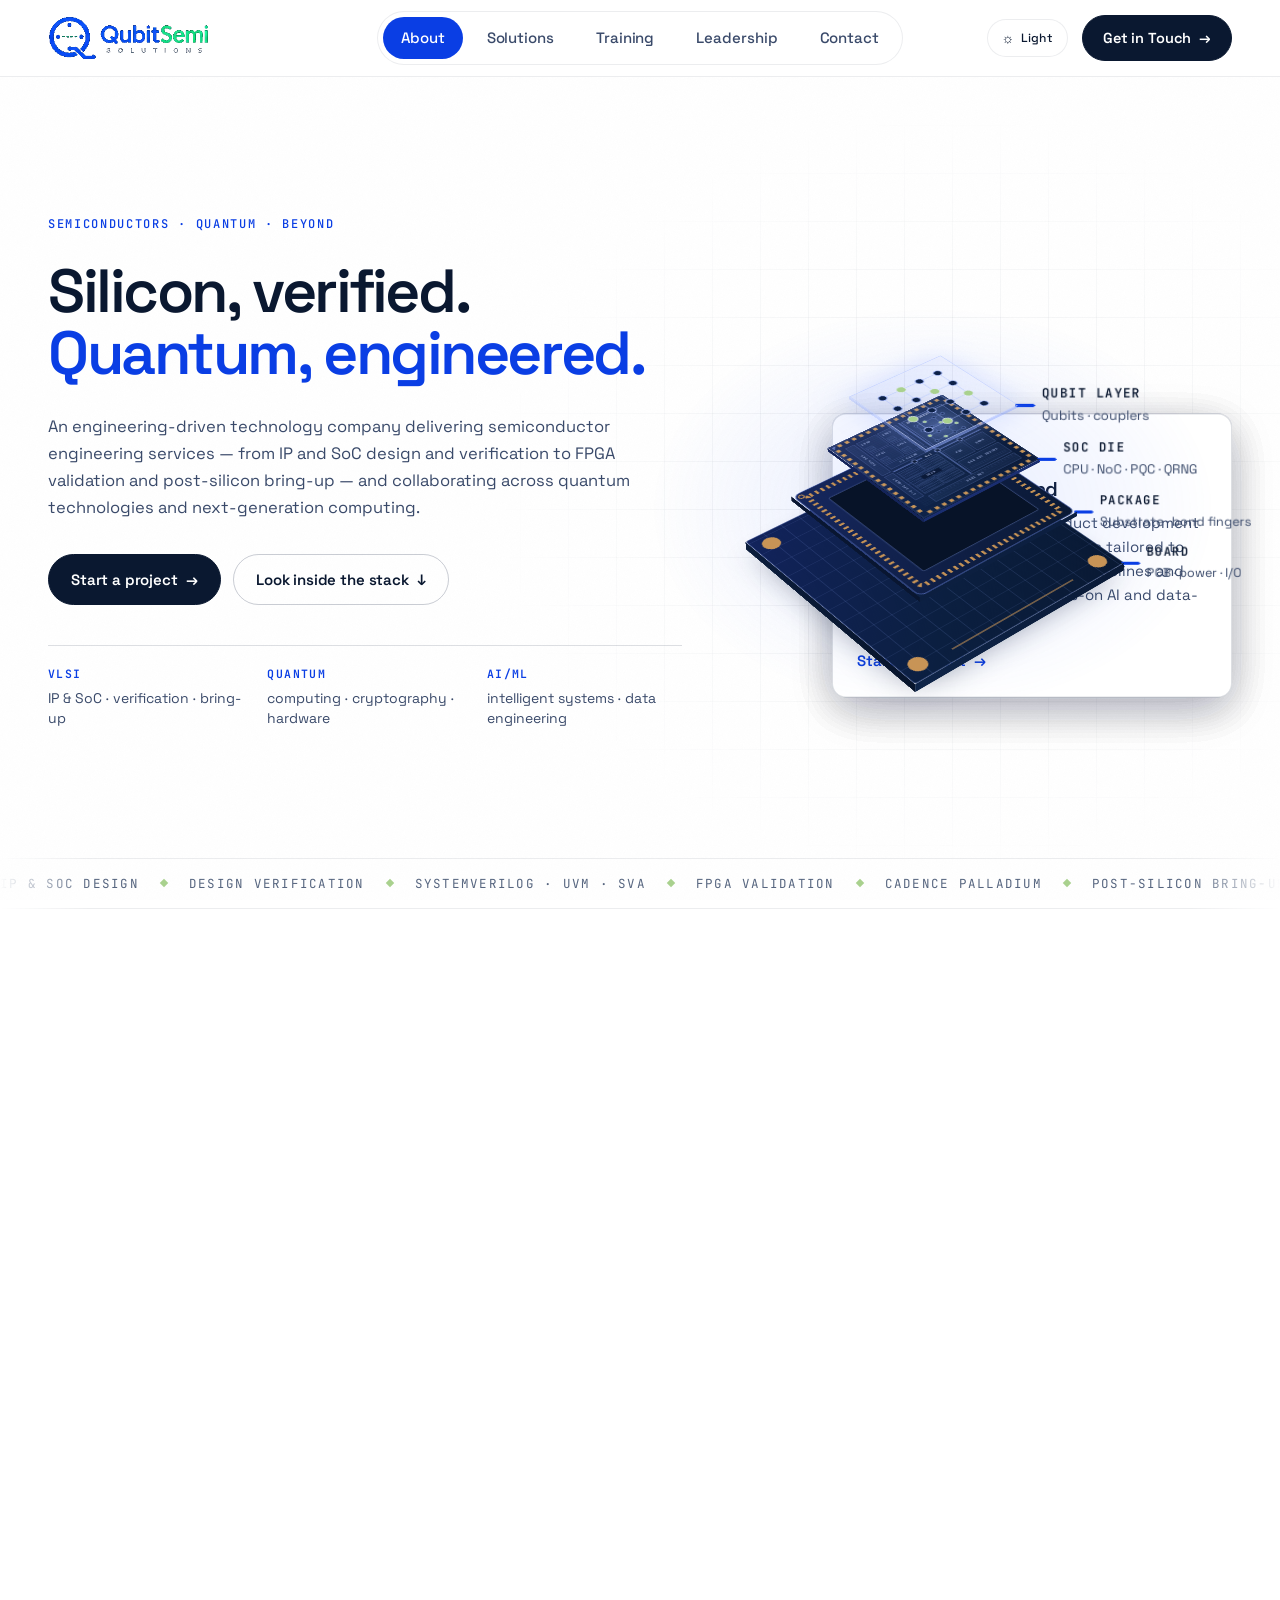
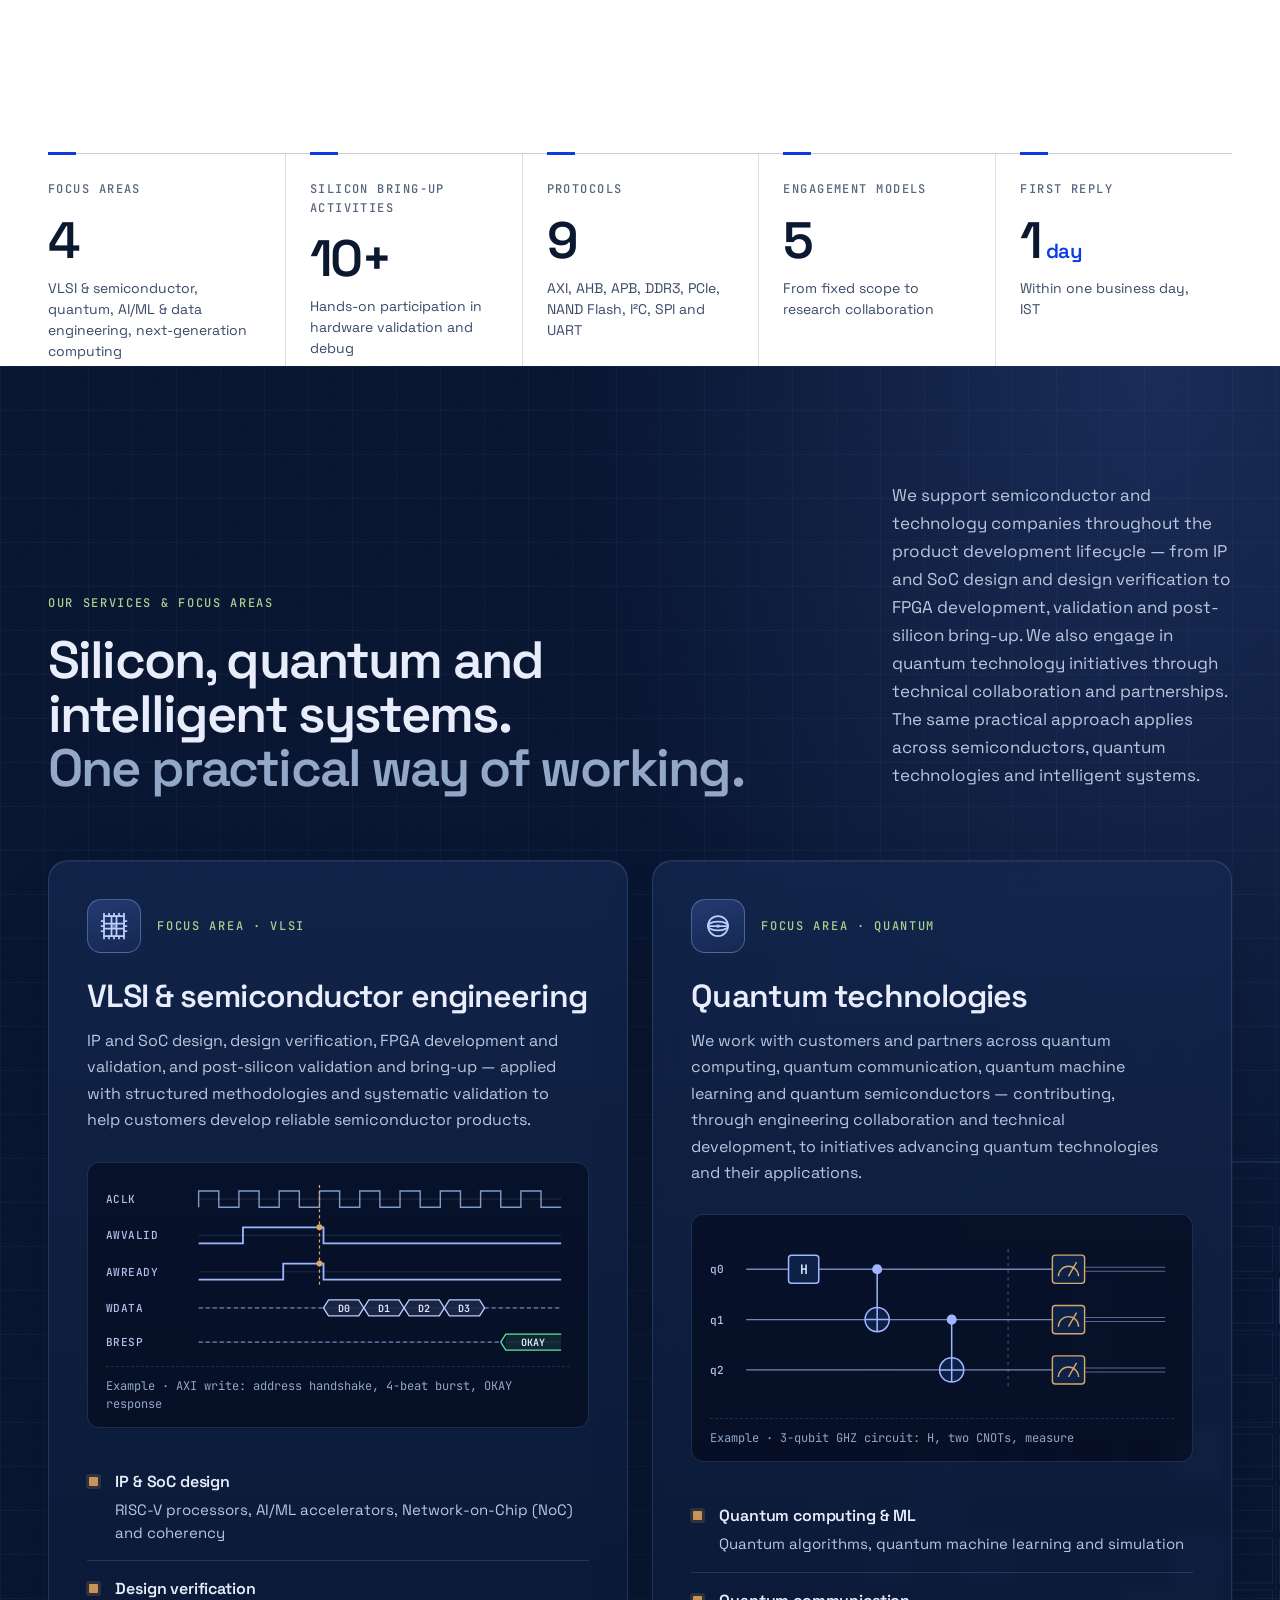
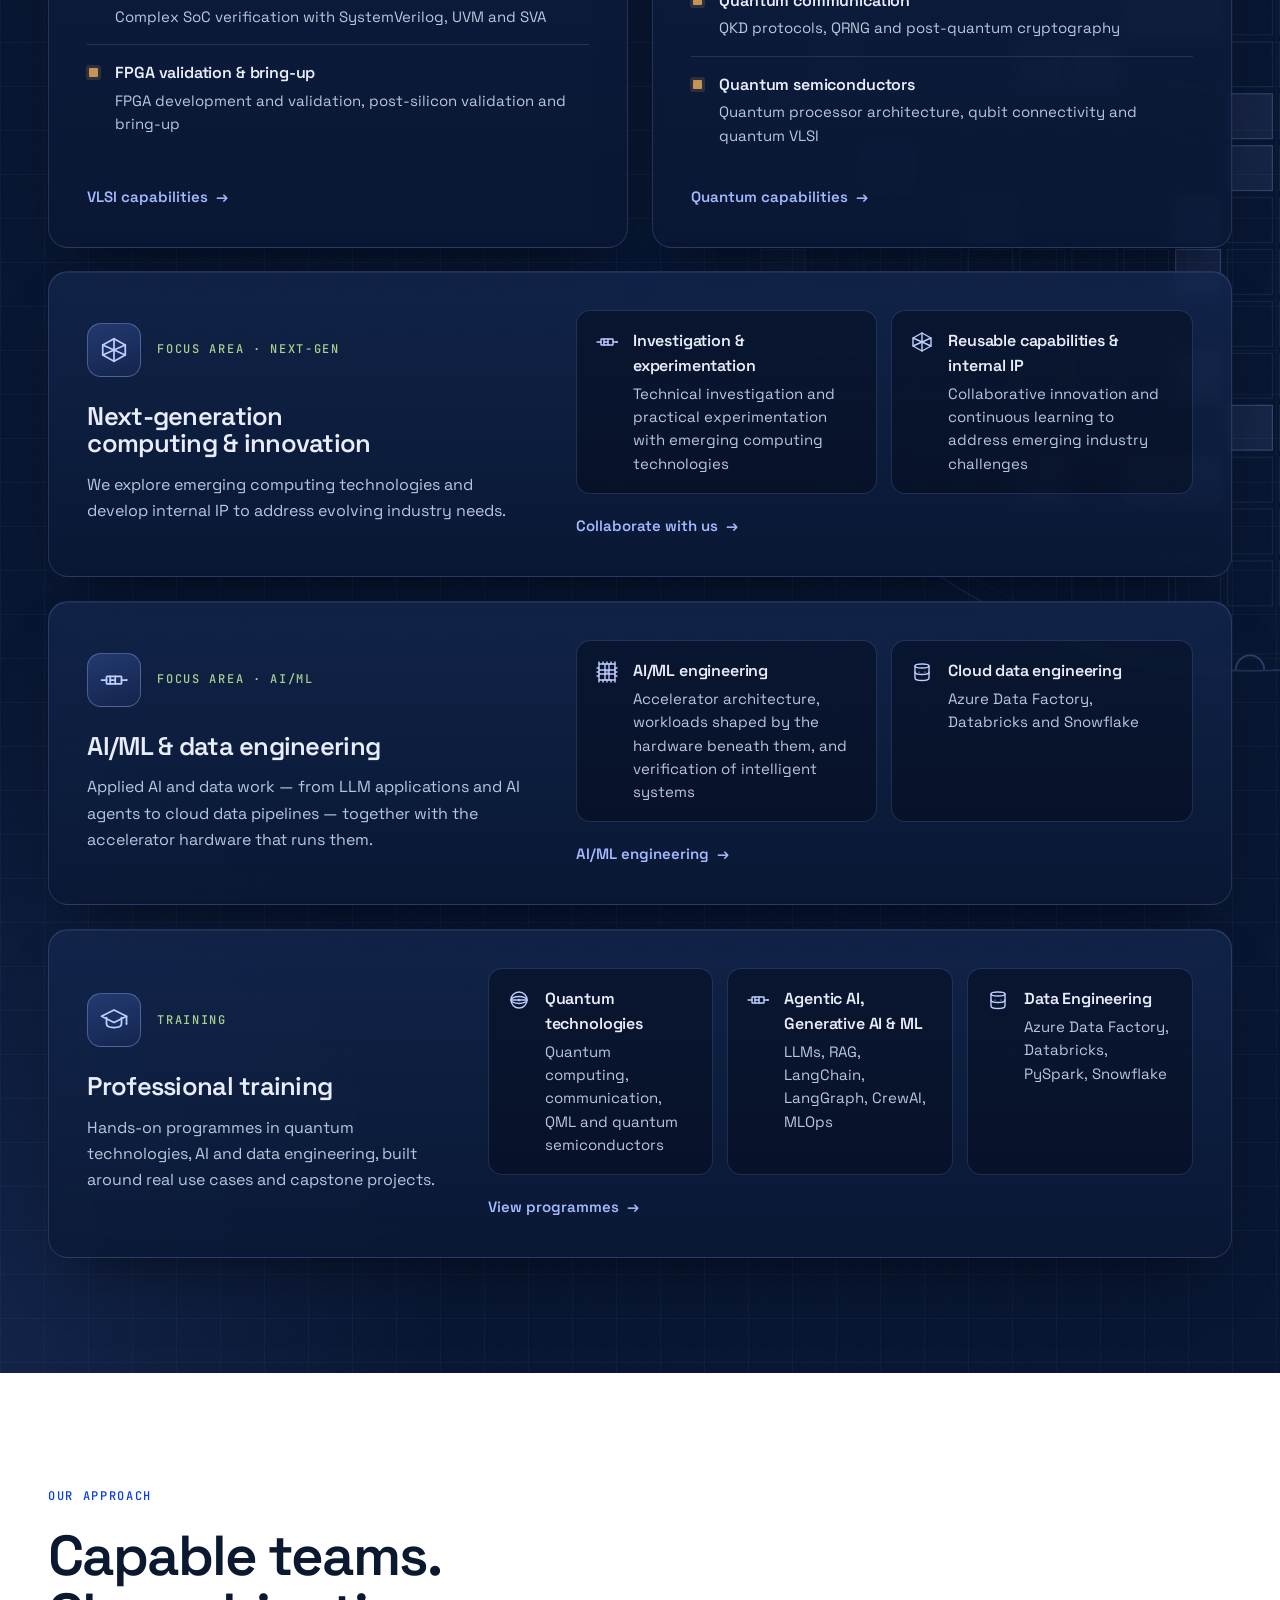
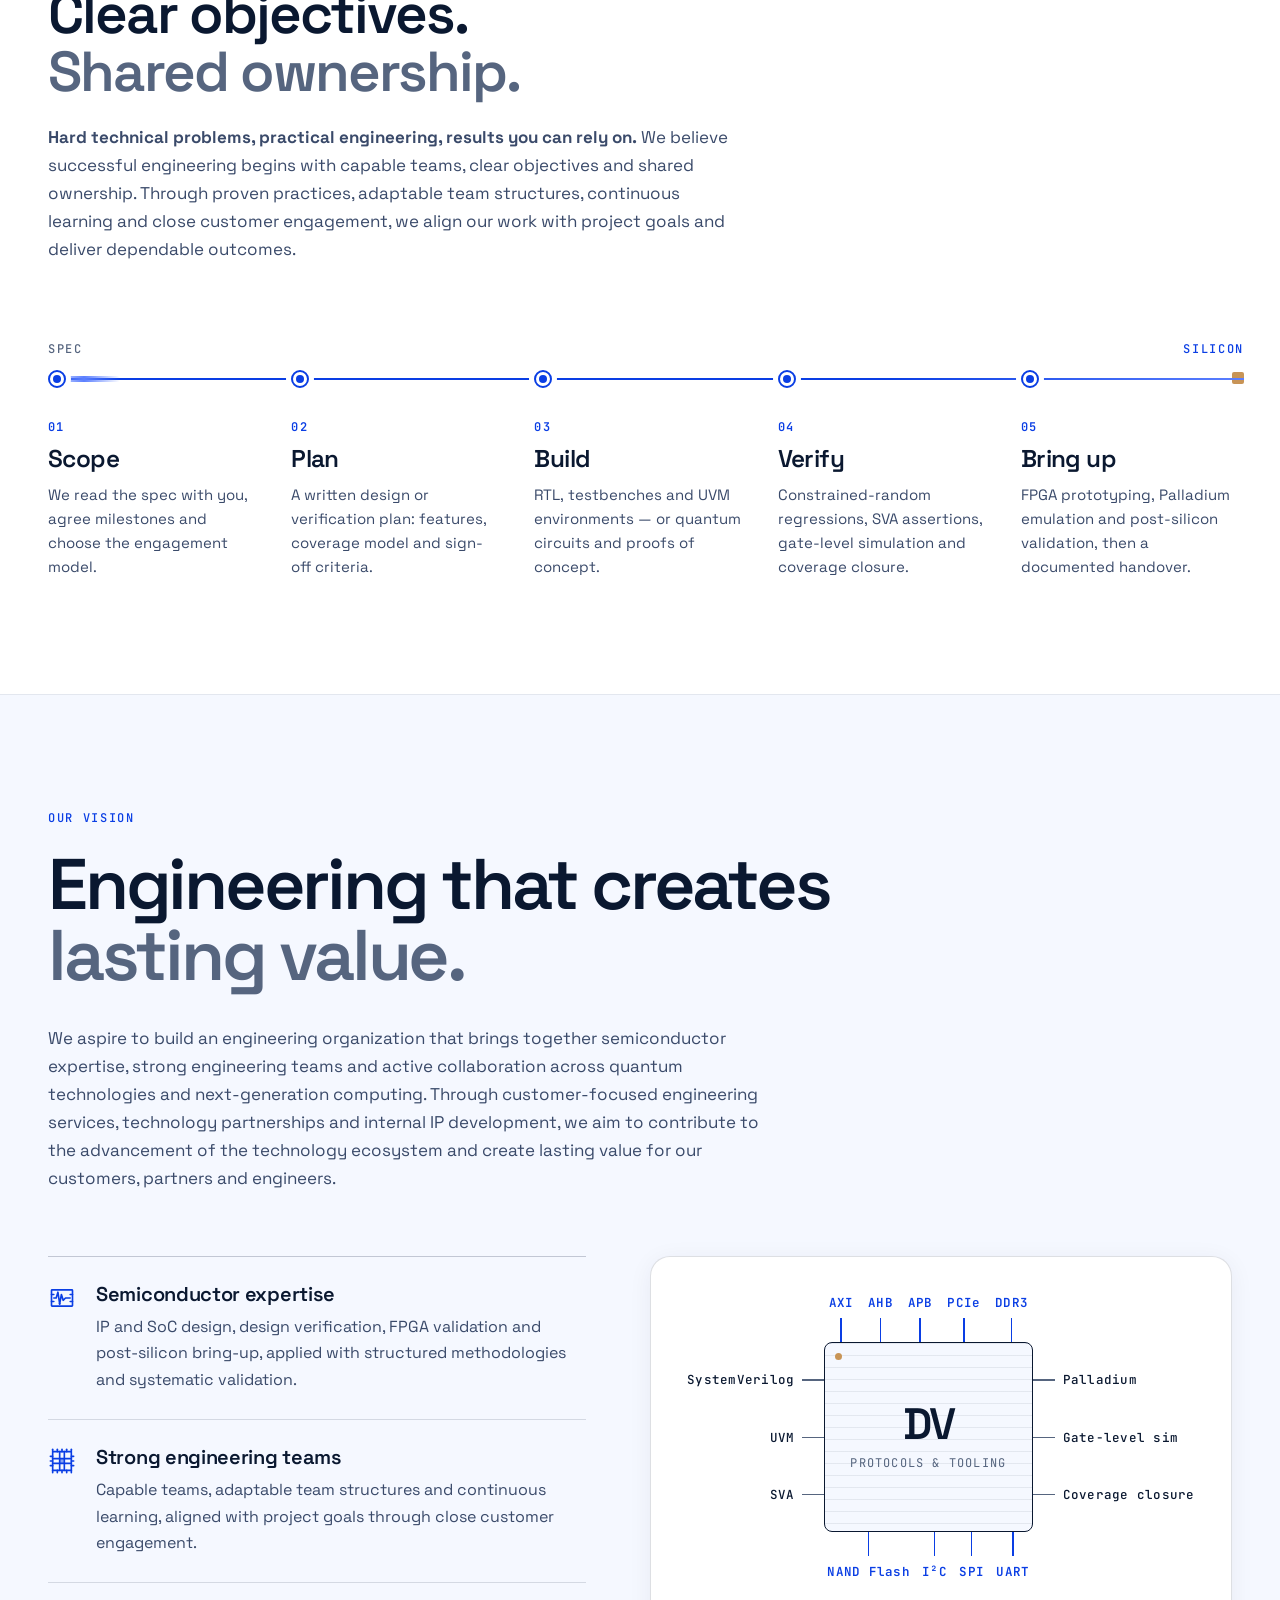
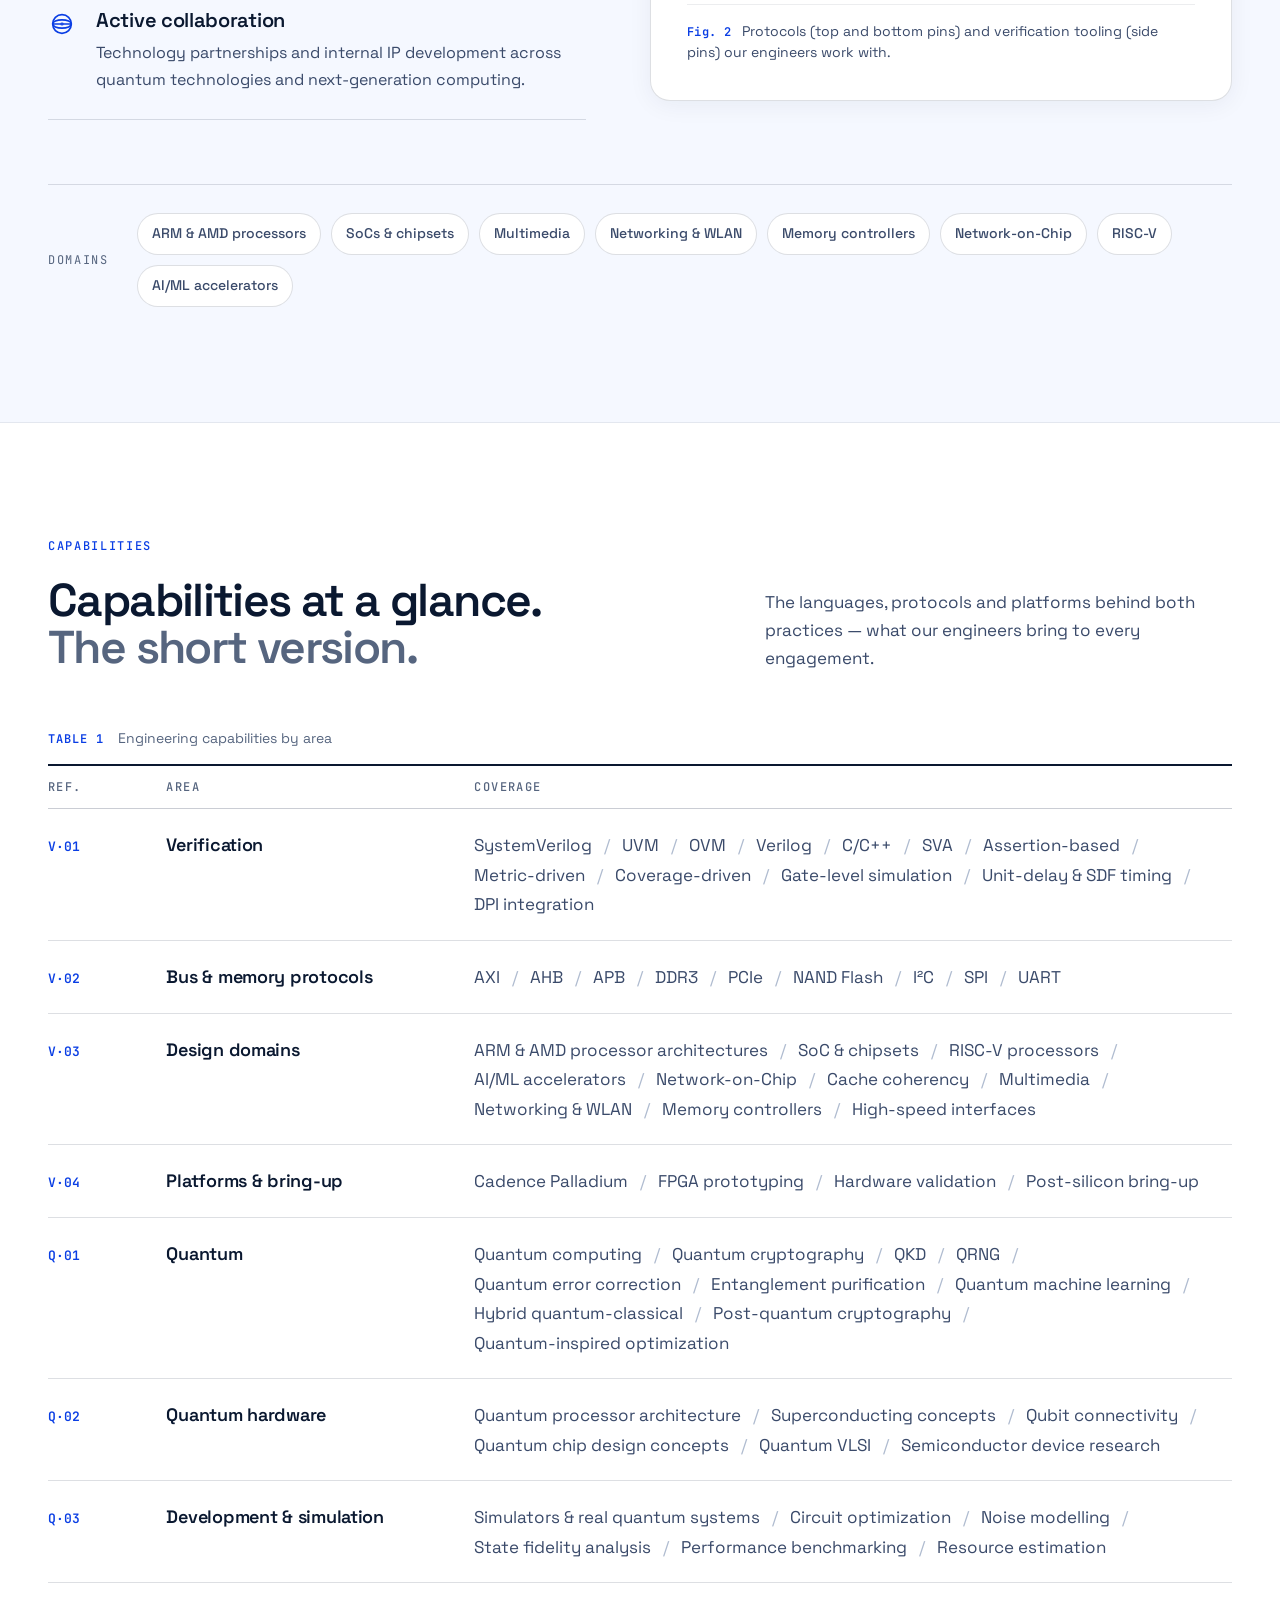
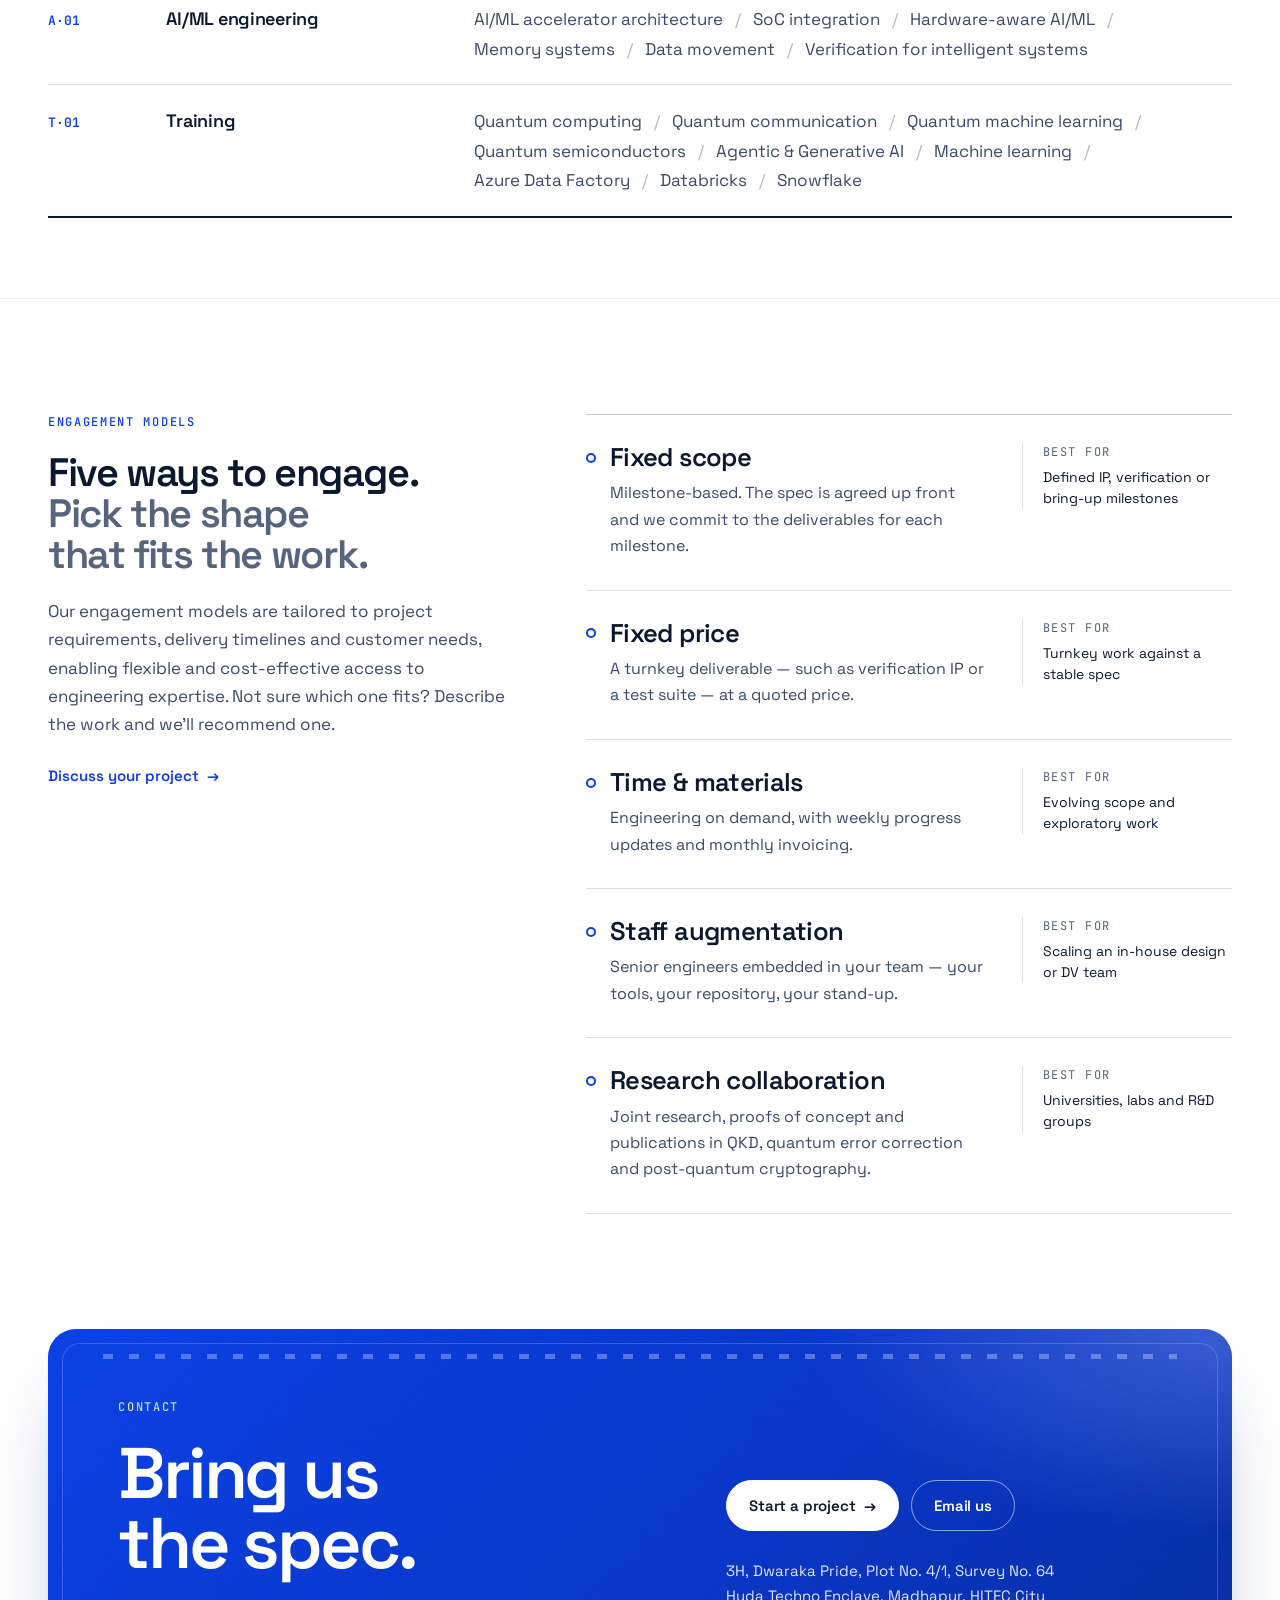
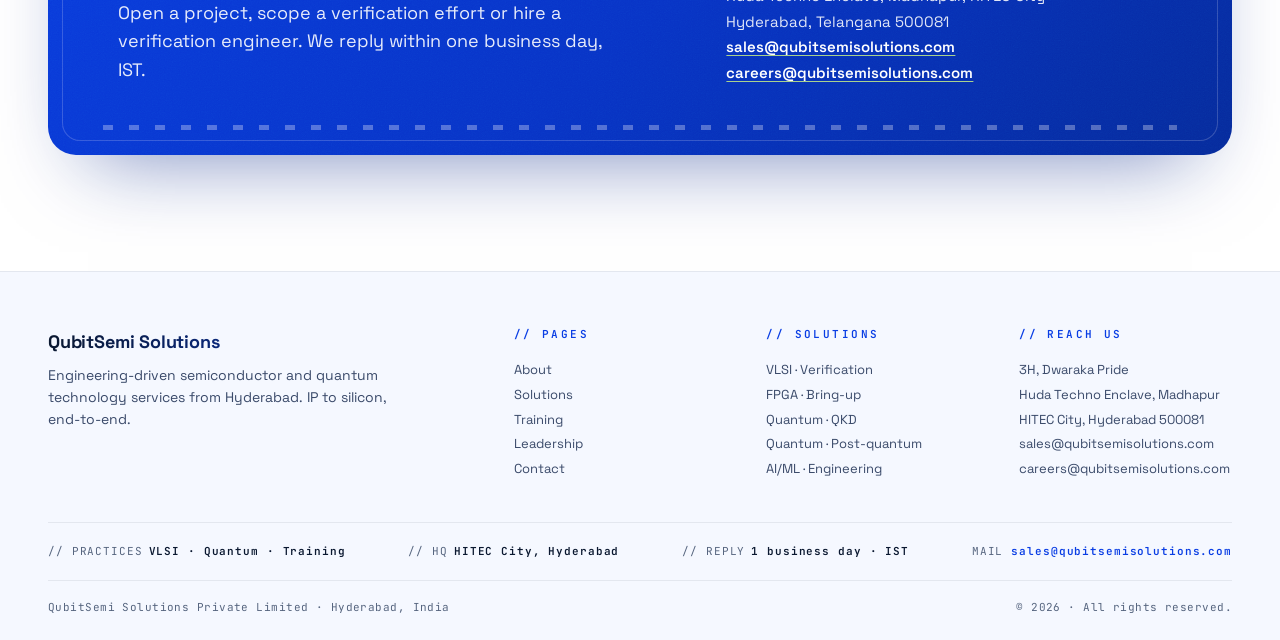
==== index.html @ c495916e "Build QubitSemi Solutions marketing site Static HTML/CSS/JS site: Home, Solutions, Training, Leaders" ====
<!DOCTYPE html>
<html lang="en" data-theme="light">
<head>
<meta charset="UTF-8" />
<meta name="viewport" content="width=device-width, initial-scale=1.0" />
<title>QubitSemi Solutions · Semiconductor, Quantum, AI Engineering</title>
<meta name="description" content="Hyderabad engineering company: IP/SoC design, verification, FPGA validation and silicon bring-up, plus quantum technologies and AI/ML & data engineering." />
<link rel="icon" type="image/png" sizes="64x64" href="favicon.png" />
<link rel="apple-touch-icon" href="apple-touch-icon.png" />
<meta name="robots" content="index, follow, max-image-preview:large" />
<meta name="theme-color" content="#ffffff" />
<link rel="preconnect" href="https://fonts.googleapis.com">
<link rel="preconnect" href="https://fonts.gstatic.com" crossorigin>
<link href="https://fonts.googleapis.com/css2?family=JetBrains+Mono:wght@400;500;600;700&family=Space+Grotesk:wght@400;500;600;700&display=swap" rel="stylesheet">
<meta property="og:type" content="website" />
<meta property="og:site_name" content="QubitSemi Solutions" />
<meta property="og:title" content="QubitSemi Solutions · Semiconductor, Quantum, AI Engineering" />
<meta property="og:description" content="Hyderabad engineering company: IP/SoC design, verification, FPGA validation and silicon bring-up, plus quantum technologies and AI/ML & data engineering." />
<meta property="og:url" content="https://www.qubitsemisolutions.com/" />
<meta property="og:image" content="https://www.qubitsemisolutions.com/og.png" />
<meta property="og:image:alt" content="QubitSemi Solutions — semiconductors, quantum technologies and beyond" />
<meta property="og:image:width" content="1200" />
<meta property="og:image:height" content="630" />
<meta property="og:locale" content="en_IN" />
<meta name="twitter:card" content="summary_large_image" />
<meta name="twitter:title" content="QubitSemi Solutions · Semiconductor, Quantum, AI Engineering" />
<meta name="twitter:description" content="Hyderabad engineering company: IP/SoC design, verification, FPGA validation and silicon bring-up, plus quantum technologies and AI/ML & data engineering." />
<meta name="twitter:image" content="https://www.qubitsemisolutions.com/og.png" />
<link rel="canonical" href="https://www.qubitsemisolutions.com/" />
<link rel="alternate" hreflang="en-IN" href="https://www.qubitsemisolutions.com/" />
<link rel="alternate" hreflang="x-default" href="https://www.qubitsemisolutions.com/" />
<script type="application/ld+json">
{
  "@context": "https://schema.org",
  "@type": "Organization",
  "name": "QubitSemi Solutions Private Limited",
  "alternateName": "QubitSemi Solutions",
  "url": "https://www.qubitsemisolutions.com/",
  "logo": "https://www.qubitsemisolutions.com/logo.png",
  "image": "https://www.qubitsemisolutions.com/og.png",
  "description": "Engineering-driven semiconductor and quantum technology services from Hyderabad. IP to silicon, end-to-end.",
  "email": "sales@qubitsemisolutions.com",
  "contactPoint": [
    { "@type": "ContactPoint", "contactType": "sales", "email": "sales@qubitsemisolutions.com", "areaServed": "IN" },
    { "@type": "ContactPoint", "contactType": "human resources", "email": "careers@qubitsemisolutions.com", "areaServed": "IN" }
  ],
  "address": {
    "@type": "PostalAddress",
    "streetAddress": "3H, Dwaraka Pride, Plot No. 4/1, Survey No. 64, Huda Techno Enclave, Madhapur, HITEC City",
    "addressLocality": "Hyderabad",
    "addressRegion": "Telangana",
    "postalCode": "500081",
    "addressCountry": "IN"
  },
  "geo": { "@type": "GeoCoordinates", "latitude": 17.44496, "longitude": 78.38548 },
  "areaServed": "IN",
  "knowsAbout": [
    "VLSI Design", "Design Verification", "SystemVerilog", "UVM", "FPGA",
    "Silicon Bring-Up", "Quantum Computing", "Quantum Cryptography",
    "Post-Quantum Cryptography", "Quantum Key Distribution",
    "Generative AI", "Agentic AI", "Machine Learning", "Data Engineering"
  ]
}
</script>
<script>/* runs before first paint: theme, js flag, page-transition support and the once-per-visit opening scene */
(function(d){d.classList.add('js');if('CSSViewTransitionRule' in window)d.classList.add('vt');try{if(!sessionStorage.getItem('qsmi-intro')&&!(window.matchMedia&&matchMedia('(prefers-reduced-motion: reduce)').matches)){sessionStorage.setItem('qsmi-intro','1');d.classList.add('intro','intro-wait');var go=function(){d.classList.remove('intro-wait')};document.addEventListener('DOMContentLoaded',function(){try{document.fonts.load('600 1em "Space Grotesk"').then(go,go)}catch(e){go()}});setTimeout(go,1100);setTimeout(function(){d.classList.remove('intro')},4200)}}catch(e){}var t=null;try{t=localStorage.getItem('qsmi-theme')}catch(e){}if(t!=='light'&&t!=='dark'){t=(window.matchMedia&&matchMedia('(prefers-color-scheme: dark)').matches)?'dark':'light'}d.setAttribute('data-theme',t);var m=document.querySelector('meta[name="theme-color"]');if(m)m.setAttribute('content',t==='dark'?'#060c1a':'#ffffff')})(document.documentElement);</script>
<link rel="stylesheet" href="styles.css?v=20261104f" />
</head>
<body>
<a class="skip-link" href="#main">Skip to content</a>

<div class="scroll-progress" id="scroll-progress" aria-hidden="true"></div>

<!-- ─── MASTHEAD ─────────────────────────────────────────── -->
<header class="masthead" role="banner">
  <div class="container masthead-inner">

    <a href="index.html" class="masthead-logo" aria-label="QubitSemi Solutions — home">
      <img class="masthead-logo-img logo-light" src="logo.png" alt="QubitSemi Solutions" width="297" height="81" />
      <img class="masthead-logo-img logo-dark" src="logo-dark.png" alt="" width="297" height="81" aria-hidden="true" />
    </a>

    <nav class="masthead-nav" aria-label="Primary">
      <a href="index.html" class="active">About</a>
      <a href="solutions.html">Solutions</a>
      <a href="training.html">Training</a>
      <a href="leadership.html">Leadership</a>
      <a href="contact.html">Contact</a>
    </nav>

    <div class="masthead-actions">
      <button type="button" class="theme-toggle-pill" data-theme-toggle aria-label="Switch theme">
        <span class="theme-icon-light" aria-hidden="true">☼</span>
        <span class="theme-icon-dark" aria-hidden="true">☾</span>
        <span class="theme-label">Light</span>
      </button>
      <a href="contact.html" class="btn-cta">Get in Touch <span aria-hidden="true">→</span></a>
    </div>

    <button type="button" class="masthead-burger" data-nav-toggle aria-label="Open menu" aria-expanded="false" aria-controls="mobile-nav">
      <span class="burger-bar"></span><span class="burger-bar"></span><span class="burger-bar"></span>
    </button>

  </div>
</header>

<div class="nav-scrim" data-nav-scrim aria-hidden="true"></div>

<div class="nav-drawer" id="mobile-nav" data-nav-drawer aria-hidden="true">
  <nav aria-label="Mobile">
    <a href="index.html">About</a>
    <a href="solutions.html">Solutions</a>
    <a href="training.html">Training</a>
    <a href="leadership.html">Leadership</a>
    <a href="contact.html">Contact</a>
  </nav>
  <a href="contact.html" class="btn-cta nav-drawer-cta">Get in Touch <span aria-hidden="true">→</span></a>
  <p class="nav-drawer-meta">
    3H, Dwaraka Pride<br>Huda Techno Enclave, Madhapur<br>HITEC City, Hyderabad 500081<br>
    <a href="mailto:sales@qubitsemisolutions.com">sales@qubitsemisolutions.com</a><br>
    <a href="mailto:careers@qubitsemisolutions.com">careers@qubitsemisolutions.com</a>
  </p>
</div>


<main id="main" tabindex="-1" class="hv2">

<!-- ─── HERO · headline + one die illustration (identical in both themes) ─── -->
<div class="hv2-scene" data-story>
<section class="hv2-hero" aria-labelledby="hv2-title">
  <div class="container hv2-railed">
    <div class="hv2-hero-grid">
      <div class="hv2-hero-main">
        <p class="hv2-net hv2-hero-net"><span class="hv2-via" aria-hidden="true"></span>Semiconductors · Quantum · Beyond</p>

        <h1 class="hv2-title" id="hv2-title">
          <span class="hv2-title-line">Silicon, verified.</span>
          <span class="hv2-title-line hv2-title-accent">Quantum, engineered.</span>
        </h1>

        <p class="hv2-hero-sub">An engineering-driven technology company delivering semiconductor engineering services — from IP and SoC design and verification to FPGA validation and post-silicon bring-up — and collaborating across quantum technologies and next-generation computing.</p>

        <div class="hv2-hero-ctas">
          <a href="contact.html" class="btn-cta">Start a project <span aria-hidden="true">→</span></a>
          <a href="#stack" class="btn-cta-outline" data-story-jump>Look inside the stack <span aria-hidden="true">↓</span></a>
        </div>

        <ul class="hv2-hero-points">
          <li><b>VLSI</b> IP &amp; SoC · verification · bring-up</li>
          <li><b>Quantum</b> computing · cryptography · hardware</li>
          <li><b>AI/ML</b> intelligent systems · data engineering</li>
        </ul>
      </div>

      <figure class="hv2-die hv2-chip3d">
        <div class="hv2-die-frame">
          <div class="hv2-3d" data-chip3d role="img" aria-label="Illustrative chip stack separated into four layers: a circuit board, the chip package, a system-on-chip die with CPU cores, network-on-chip, post-quantum crypto and QRNG blocks, and a qubit layer on top.">
            <div class="hv2-3d-stage">
              <div class="hv2-3d-shadow"></div>
              <div class="hv2-3d-layer hv2-3d-board">
                <span class="hv2-3d-tag"><b>Board</b><small>PCB · power · I/O</small></span>
              </div>
              <div class="hv2-3d-layer hv2-3d-pkg">
                <svg viewBox="0 0 100 100" aria-hidden="true" focusable="false">
              <defs><linearGradient id="hv2-3d-pkgf" x1="0" y1="0" x2="1" y2="1"><stop offset="0" stop-color="#16275e"/><stop offset="1" stop-color="#0a1934"/></linearGradient></defs>
              <rect x=".5" y=".5" width="99" height="99" rx="4" fill="url(#hv2-3d-pkgf)" stroke="#5e77ca" stroke-opacity=".65" stroke-width=".6"/>
              <rect x="5.5" y="5.5" width="89" height="89" rx="2" fill="none" stroke="#c89456" stroke-width="3" stroke-dasharray="1.4 2.1"/>
              <rect x="13.2" y="13.2" width="73.6" height="73.6" rx="1" fill="#071328" stroke="#92acff" stroke-opacity=".35" stroke-width=".5"/>
              <circle cx="3.6" cy="3.6" r="1.4" fill="none" stroke="#c89456" stroke-width=".6"/>
            </svg>
                <span class="hv2-3d-tag"><b>Package</b><small>Substrate · bond fingers</small></span>
              </div>
              <div class="hv2-3d-layer hv2-3d-die">
                <svg class="hv2-die-svg" viewBox="96 96 408 408" aria-hidden="true" focusable="false">
          <defs>
            <linearGradient id="hv2-pkg" x1="0" y1="0" x2="1" y2="1"><stop offset="0" stop-color="#11244a"/><stop offset="1" stop-color="#081329"/></linearGradient>
            <linearGradient id="hv2-dief" x1="0" y1="0" x2="1" y2="1"><stop offset="0" stop-color="#15265c"/><stop offset=".55" stop-color="#0e2246"/><stop offset="1" stop-color="#0b1a38"/></linearGradient>
            <linearGradient id="hv2-sheen" x1="0" y1="0" x2="1" y2="1"><stop offset="0" stop-color="#ffffff" stop-opacity=".10"/><stop offset=".45" stop-color="#ffffff" stop-opacity="0"/></linearGradient>
            <radialGradient id="hv2-qglow" cx=".5" cy=".55" r=".6"><stop offset="0" stop-color="#91abff" stop-opacity=".30"/><stop offset="1" stop-color="#91abff" stop-opacity="0"/></radialGradient>
            <pattern id="hv2-bits" width="6" height="4" patternUnits="userSpaceOnUse"><rect width="4" height="2" fill="#92acff" fill-opacity=".22"/></pattern>
            <pattern id="hv2-std" width="8" height="8" patternUnits="userSpaceOnUse"><path d="M0 .5H8M0 4.5H5" stroke="#92acff" stroke-opacity=".14" stroke-width="1"/></pattern>
          </defs>
          <rect x="6" y="6" width="588" height="588" rx="28" fill="url(#hv2-pkg)" stroke="#3a54a8" stroke-opacity=".55"/>
          <rect x="20" y="20" width="560" height="560" rx="18" fill="none" stroke="#94adff" stroke-opacity=".10"/>
          <g fill="#c89456" fill-opacity=".85"><rect x="67.0" y="34" width="6" height="16" rx="1"/><rect x="67.0" y="550" width="6" height="16" rx="1"/><rect x="34" y="67.0" width="16" height="6" rx="1"/><rect x="550" y="67.0" width="16" height="6" rx="1"/><rect x="99.9" y="34" width="6" height="16" rx="1"/><rect x="99.9" y="550" width="6" height="16" rx="1"/><rect x="34" y="99.9" width="16" height="6" rx="1"/><rect x="550" y="99.9" width="16" height="6" rx="1"/><rect x="132.7" y="34" width="6" height="16" rx="1"/><rect x="132.7" y="550" width="6" height="16" rx="1"/><rect x="34" y="132.7" width="16" height="6" rx="1"/><rect x="550" y="132.7" width="16" height="6" rx="1"/><rect x="165.6" y="34" width="6" height="16" rx="1"/><rect x="165.6" y="550" width="6" height="16" rx="1"/><rect x="34" y="165.6" width="16" height="6" rx="1"/><rect x="550" y="165.6" width="16" height="6" rx="1"/><rect x="198.4" y="34" width="6" height="16" rx="1"/><rect x="198.4" y="550" width="6" height="16" rx="1"/><rect x="34" y="198.4" width="16" height="6" rx="1"/><rect x="550" y="198.4" width="16" height="6" rx="1"/><rect x="231.3" y="34" width="6" height="16" rx="1"/><rect x="231.3" y="550" width="6" height="16" rx="1"/><rect x="34" y="231.3" width="16" height="6" rx="1"/><rect x="550" y="231.3" width="16" height="6" rx="1"/><rect x="264.1" y="34" width="6" height="16" rx="1"/><rect x="264.1" y="550" width="6" height="16" rx="1"/><rect x="34" y="264.1" width="16" height="6" rx="1"/><rect x="550" y="264.1" width="16" height="6" rx="1"/><rect x="297.0" y="34" width="6" height="16" rx="1"/><rect x="297.0" y="550" width="6" height="16" rx="1"/><rect x="34" y="297.0" width="16" height="6" rx="1"/><rect x="550" y="297.0" width="16" height="6" rx="1"/><rect x="329.9" y="34" width="6" height="16" rx="1"/><rect x="329.9" y="550" width="6" height="16" rx="1"/><rect x="34" y="329.9" width="16" height="6" rx="1"/><rect x="550" y="329.9" width="16" height="6" rx="1"/><rect x="362.7" y="34" width="6" height="16" rx="1"/><rect x="362.7" y="550" width="6" height="16" rx="1"/><rect x="34" y="362.7" width="16" height="6" rx="1"/><rect x="550" y="362.7" width="16" height="6" rx="1"/><rect x="395.6" y="34" width="6" height="16" rx="1"/><rect x="395.6" y="550" width="6" height="16" rx="1"/><rect x="34" y="395.6" width="16" height="6" rx="1"/><rect x="550" y="395.6" width="16" height="6" rx="1"/><rect x="428.4" y="34" width="6" height="16" rx="1"/><rect x="428.4" y="550" width="6" height="16" rx="1"/><rect x="34" y="428.4" width="16" height="6" rx="1"/><rect x="550" y="428.4" width="16" height="6" rx="1"/><rect x="461.3" y="34" width="6" height="16" rx="1"/><rect x="461.3" y="550" width="6" height="16" rx="1"/><rect x="34" y="461.3" width="16" height="6" rx="1"/><rect x="550" y="461.3" width="16" height="6" rx="1"/><rect x="494.1" y="34" width="6" height="16" rx="1"/><rect x="494.1" y="550" width="6" height="16" rx="1"/><rect x="34" y="494.1" width="16" height="6" rx="1"/><rect x="550" y="494.1" width="16" height="6" rx="1"/><rect x="527.0" y="34" width="6" height="16" rx="1"/><rect x="527.0" y="550" width="6" height="16" rx="1"/><rect x="34" y="527.0" width="16" height="6" rx="1"/><rect x="550" y="527.0" width="16" height="6" rx="1"/></g>
          <path class="hv2-die-wires" d="M128.0 106 L70.0 48 M128.0 494 L70.0 552 M106 128.0 L48 70.0 M494 128.0 L552 70.0 M152.6 106 L102.9 48 M152.6 494 L102.9 552 M106 152.6 L48 102.9 M494 152.6 L552 102.9 M177.1 106 L135.7 48 M177.1 494 L135.7 552 M106 177.1 L48 135.7 M494 177.1 L552 135.7 M201.7 106 L168.6 48 M201.7 494 L168.6 552 M106 201.7 L48 168.6 M494 201.7 L552 168.6 M226.3 106 L201.4 48 M226.3 494 L201.4 552 M106 226.3 L48 201.4 M494 226.3 L552 201.4 M250.9 106 L234.3 48 M250.9 494 L234.3 552 M106 250.9 L48 234.3 M494 250.9 L552 234.3 M275.4 106 L267.1 48 M275.4 494 L267.1 552 M106 275.4 L48 267.1 M494 275.4 L552 267.1 M300.0 106 L300.0 48 M300.0 494 L300.0 552 M106 300.0 L48 300.0 M494 300.0 L552 300.0 M324.6 106 L332.9 48 M324.6 494 L332.9 552 M106 324.6 L48 332.9 M494 324.6 L552 332.9 M349.1 106 L365.7 48 M349.1 494 L365.7 552 M106 349.1 L48 365.7 M494 349.1 L552 365.7 M373.7 106 L398.6 48 M373.7 494 L398.6 552 M106 373.7 L48 398.6 M494 373.7 L552 398.6 M398.3 106 L431.4 48 M398.3 494 L431.4 552 M106 398.3 L48 431.4 M494 398.3 L552 431.4 M422.9 106 L464.3 48 M422.9 494 L464.3 552 M106 422.9 L48 464.3 M494 422.9 L552 464.3 M447.4 106 L497.1 48 M447.4 494 L497.1 552 M106 447.4 L48 497.1 M494 447.4 L552 497.1 M472.0 106 L530.0 48 M472.0 494 L530.0 552 M106 472.0 L48 530.0 M494 472.0 L552 530.0" stroke="#e0b47c" stroke-opacity=".55" stroke-width=".9" fill="none"/>
          <rect x="96" y="96" width="408" height="408" rx="3" fill="url(#hv2-dief)" stroke="#627dd6" stroke-opacity=".75"/>
          <rect x="100.5" y="100.5" width="399" height="399" fill="none" stroke="#92acff" stroke-opacity=".28"/>
          <rect x="120.5" y="120.5" width="359" height="359" fill="none" stroke="#92acff" stroke-opacity=".16" stroke-dasharray="2 3"/>
          <g fill="#c89456" stroke="#f0c992" stroke-opacity=".5" stroke-width=".8"><rect x="122.5" y="104" width="11" height="11"/><rect x="122.5" y="485" width="11" height="11"/><rect x="104" y="122.5" width="11" height="11"/><rect x="485" y="122.5" width="11" height="11"/><rect x="147.1" y="104" width="11" height="11"/><rect x="147.1" y="485" width="11" height="11"/><rect x="104" y="147.1" width="11" height="11"/><rect x="485" y="147.1" width="11" height="11"/><rect x="171.6" y="104" width="11" height="11"/><rect x="171.6" y="485" width="11" height="11"/><rect x="104" y="171.6" width="11" height="11"/><rect x="485" y="171.6" width="11" height="11"/><rect x="196.2" y="104" width="11" height="11"/><rect x="196.2" y="485" width="11" height="11"/><rect x="104" y="196.2" width="11" height="11"/><rect x="485" y="196.2" width="11" height="11"/><rect x="220.8" y="104" width="11" height="11"/><rect x="220.8" y="485" width="11" height="11"/><rect x="104" y="220.8" width="11" height="11"/><rect x="485" y="220.8" width="11" height="11"/><rect x="245.4" y="104" width="11" height="11"/><rect x="245.4" y="485" width="11" height="11"/><rect x="104" y="245.4" width="11" height="11"/><rect x="485" y="245.4" width="11" height="11"/><rect x="269.9" y="104" width="11" height="11"/><rect x="269.9" y="485" width="11" height="11"/><rect x="104" y="269.9" width="11" height="11"/><rect x="485" y="269.9" width="11" height="11"/><rect x="294.5" y="104" width="11" height="11"/><rect x="294.5" y="485" width="11" height="11"/><rect x="104" y="294.5" width="11" height="11"/><rect x="485" y="294.5" width="11" height="11"/><rect x="319.1" y="104" width="11" height="11"/><rect x="319.1" y="485" width="11" height="11"/><rect x="104" y="319.1" width="11" height="11"/><rect x="485" y="319.1" width="11" height="11"/><rect x="343.6" y="104" width="11" height="11"/><rect x="343.6" y="485" width="11" height="11"/><rect x="104" y="343.6" width="11" height="11"/><rect x="485" y="343.6" width="11" height="11"/><rect x="368.2" y="104" width="11" height="11"/><rect x="368.2" y="485" width="11" height="11"/><rect x="104" y="368.2" width="11" height="11"/><rect x="485" y="368.2" width="11" height="11"/><rect x="392.8" y="104" width="11" height="11"/><rect x="392.8" y="485" width="11" height="11"/><rect x="104" y="392.8" width="11" height="11"/><rect x="485" y="392.8" width="11" height="11"/><rect x="417.4" y="104" width="11" height="11"/><rect x="417.4" y="485" width="11" height="11"/><rect x="104" y="417.4" width="11" height="11"/><rect x="485" y="417.4" width="11" height="11"/><rect x="441.9" y="104" width="11" height="11"/><rect x="441.9" y="485" width="11" height="11"/><rect x="104" y="441.9" width="11" height="11"/><rect x="485" y="441.9" width="11" height="11"/><rect x="466.5" y="104" width="11" height="11"/><rect x="466.5" y="485" width="11" height="11"/><rect x="104" y="466.5" width="11" height="11"/><rect x="485" y="466.5" width="11" height="11"/></g>
          <circle cx="44" cy="44" r="5" fill="none" stroke="#c89456" stroke-width="1.5"/>
          <path d="M104 104 L118 104 L104 118 Z" fill="#92acff" fill-opacity=".55"/>
          <rect x="132" y="132" width="336" height="336" fill="url(#hv2-std)"/>
          <rect x="132" y="132" width="28" height="160" fill="#92acff" fill-opacity=".05" stroke="#92acff" stroke-opacity=".5" stroke-width="1"/>
          <text class="hv2-die-lbl" transform="translate(150 212) rotate(-90)" text-anchor="middle">PCIe PHY</text>
          <rect x="132" y="300" width="28" height="130" fill="#92acff" fill-opacity=".05" stroke="#92acff" stroke-opacity=".5" stroke-width="1"/>
          <text class="hv2-die-lbl" transform="translate(150 365) rotate(-90)" text-anchor="middle">I²C·SPI·UART</text>
          <rect x="168" y="438" width="300" height="30" fill="#92acff" fill-opacity=".05" stroke="#92acff" stroke-opacity=".5" stroke-width="1"/>
          <text class="hv2-die-lbl" x="318" y="457" text-anchor="middle">DDR3 PHY</text>
          <g stroke="#92acff" stroke-opacity=".35"><path d="M178 442V448"/><path d="M190 442V448"/><path d="M202 442V448"/><path d="M214 442V448"/><path d="M226 442V448"/><path d="M238 442V448"/><path d="M250 442V448"/><path d="M262 442V448"/><path d="M274 442V448"/><path d="M286 442V448"/><path d="M298 442V448"/><path d="M310 442V448"/><path d="M322 442V448"/><path d="M334 442V448"/><path d="M346 442V448"/><path d="M358 442V448"/><path d="M370 442V448"/><path d="M382 442V448"/><path d="M394 442V448"/><path d="M406 442V448"/><path d="M418 442V448"/><path d="M430 442V448"/><path d="M442 442V448"/><path d="M454 442V448"/><path d="M466 442V448"/></g>
          <rect x="168" y="132" width="66" height="58" fill="#92acff" fill-opacity=".05" stroke="#92acff" stroke-opacity=".5" stroke-width="1"/>
          <rect x="174" y="166" width="22" height="18" fill="url(#hv2-bits)" stroke="#92acff" stroke-opacity=".3"/>
          <text class="hv2-die-lbl" x="176" y="150">CPU0</text>
          <rect x="240" y="132" width="66" height="58" fill="#92acff" fill-opacity=".05" stroke="#92acff" stroke-opacity=".5" stroke-width="1"/>
          <rect x="246" y="166" width="22" height="18" fill="url(#hv2-bits)" stroke="#92acff" stroke-opacity=".3"/>
          <text class="hv2-die-lbl" x="248" y="150">CPU1</text>
          <rect x="168" y="196" width="66" height="58" fill="#92acff" fill-opacity=".05" stroke="#92acff" stroke-opacity=".5" stroke-width="1"/>
          <rect x="174" y="230" width="22" height="18" fill="url(#hv2-bits)" stroke="#92acff" stroke-opacity=".3"/>
          <text class="hv2-die-lbl" x="176" y="214">CPU2</text>
          <rect x="240" y="196" width="66" height="58" fill="#92acff" fill-opacity=".05" stroke="#92acff" stroke-opacity=".5" stroke-width="1"/>
          <rect x="246" y="230" width="22" height="18" fill="url(#hv2-bits)" stroke="#92acff" stroke-opacity=".3"/>
          <text class="hv2-die-lbl" x="248" y="214">CPU3</text>
          <rect x="168" y="260" width="138" height="24" fill="#92acff" fill-opacity=".05" stroke="#92acff" stroke-opacity=".5" stroke-width="1"/>
          <text class="hv2-die-lbl" x="237" y="276" text-anchor="middle">L2 CACHE</text>
          <rect x="168" y="308" width="67" height="36" fill="url(#hv2-bits)" stroke="#92acff" stroke-opacity=".4"/>
          <rect x="239" y="308" width="67" height="36" fill="url(#hv2-bits)" stroke="#92acff" stroke-opacity=".4"/>
          <rect x="168" y="348" width="67" height="36" fill="url(#hv2-bits)" stroke="#92acff" stroke-opacity=".4"/>
          <rect x="239" y="348" width="67" height="36" fill="url(#hv2-bits)" stroke="#92acff" stroke-opacity=".4"/>
          <rect x="168" y="388" width="67" height="36" fill="url(#hv2-bits)" stroke="#92acff" stroke-opacity=".4"/>
          <rect x="239" y="388" width="67" height="36" fill="url(#hv2-bits)" stroke="#92acff" stroke-opacity=".4"/>
          <rect x="206" y="358" width="62" height="16" rx="2" fill="#0b1a38"/>
          <text class="hv2-die-lbl" x="237" y="370" text-anchor="middle">SRAM</text>
          <rect x="326" y="132" width="142" height="152" fill="url(#hv2-qglow)"/>
          <rect x="326" y="132" width="142" height="152" fill="#91abff" fill-opacity=".05" stroke="#92acff" stroke-opacity=".8" stroke-width="1.2"/>
          <text class="hv2-die-lbl hv2-die-lbl--hi" x="334" y="148">QUBIT ARRAY</text>
          <path d="M346 170H442 M346 170V200 M410 170V200 M346 200H442 M378 200V230 M442 200V230 M346 230H442 M346 230V260 M410 230V260 M346 260H442" stroke="#92acff" stroke-opacity=".55" stroke-width="1.2" fill="none"/>
          <circle class="hv2-q" cx="346" cy="170" r="5" fill="#0d2147" stroke="#92acff" stroke-width="1.2"/>
          <circle class="hv2-q hv2-q--on" style="animation-delay:0s" cx="378" cy="170" r="5.5" fill="#abbeff" stroke="#e5ebff" stroke-width="1"/>
          <circle class="hv2-q" cx="410" cy="170" r="5" fill="#0d2147" stroke="#92acff" stroke-width="1.2"/>
          <circle class="hv2-q" cx="442" cy="170" r="5" fill="#0d2147" stroke="#92acff" stroke-width="1.2"/>
          <circle class="hv2-q" cx="346" cy="200" r="5" fill="#0d2147" stroke="#92acff" stroke-width="1.2"/>
          <circle class="hv2-q" cx="378" cy="200" r="5" fill="#0d2147" stroke="#92acff" stroke-width="1.2"/>
          <circle class="hv2-q hv2-q--on" style="animation-delay:-1.1s" cx="410" cy="200" r="5.5" fill="#abbeff" stroke="#e5ebff" stroke-width="1"/>
          <circle class="hv2-q" cx="442" cy="200" r="5" fill="#0d2147" stroke="#92acff" stroke-width="1.2"/>
          <circle class="hv2-q hv2-q--on" style="animation-delay:-2.3s" cx="346" cy="230" r="5.5" fill="#abbeff" stroke="#e5ebff" stroke-width="1"/>
          <circle class="hv2-q" cx="378" cy="230" r="5" fill="#0d2147" stroke="#92acff" stroke-width="1.2"/>
          <circle class="hv2-q" cx="410" cy="230" r="5" fill="#0d2147" stroke="#92acff" stroke-width="1.2"/>
          <circle class="hv2-q hv2-q--on" style="animation-delay:-0.6s" cx="442" cy="230" r="5.5" fill="#abbeff" stroke="#e5ebff" stroke-width="1"/>
          <circle class="hv2-q" cx="346" cy="260" r="5" fill="#0d2147" stroke="#92acff" stroke-width="1.2"/>
          <circle class="hv2-q hv2-q--on" style="animation-delay:-1.7s" cx="378" cy="260" r="5.5" fill="#abbeff" stroke="#e5ebff" stroke-width="1"/>
          <circle class="hv2-q" cx="410" cy="260" r="5" fill="#0d2147" stroke="#92acff" stroke-width="1.2"/>
          <circle class="hv2-q" cx="442" cy="260" r="5" fill="#0d2147" stroke="#92acff" stroke-width="1.2"/>
          <rect x="326" y="308" width="68" height="56" fill="#92acff" fill-opacity=".05" stroke="#92acff" stroke-opacity=".5" stroke-width="1"/>
          <text class="hv2-die-lbl" x="360" y="340" text-anchor="middle">PQC</text>
          <rect x="400" y="308" width="68" height="56" fill="#92acff" fill-opacity=".05" stroke="#92acff" stroke-opacity=".5" stroke-width="1"/>
          <text class="hv2-die-lbl" x="434" y="340" text-anchor="middle">QRNG</text>
          <rect x="326" y="372" width="142" height="58" fill="#92acff" fill-opacity=".05" stroke="#92acff" stroke-opacity=".5" stroke-width="1"/>
          <text class="hv2-die-lbl" x="397" y="398" text-anchor="middle">QKD KEY ENGINE</text>
          <g stroke="#92acff" stroke-opacity=".3"><path d="M336 410V420"/><path d="M344 410V420"/><path d="M352 410V420"/><path d="M360 410V420"/><path d="M368 410V420"/><path d="M376 410V420"/><path d="M384 410V420"/><path d="M392 410V420"/><path d="M400 410V420"/><path d="M408 410V420"/><path d="M416 410V420"/><path d="M424 410V420"/><path d="M432 410V420"/><path d="M440 410V420"/><path d="M448 410V420"/><path d="M456 410V420"/></g>
          <path d="M164 296H472M318 128V434" stroke="#91abff" stroke-opacity=".9" stroke-width="2.4" fill="none"/>
          <path d="M237 284V296M237 296V308M397 284V296M397 296V308M160 212H164M160 365H164M318 434V438" stroke="#91abff" stroke-opacity=".7" stroke-width="1.4" fill="none"/>
          <rect x="312" y="290" width="12" height="12" fill="#0b1a38" stroke="#abbeff" stroke-width="1.4"/>
          <rect x="231" y="290" width="12" height="12" fill="#0b1a38" stroke="#abbeff" stroke-width="1.4"/>
          <rect x="391" y="290" width="12" height="12" fill="#0b1a38" stroke="#abbeff" stroke-width="1.4"/>
          <rect x="263" y="289" width="44" height="14" rx="2" fill="#0d2147"/>
          <text class="hv2-die-lbl hv2-die-lbl--hi" x="285" y="300" text-anchor="middle">NoC</text>
          <path class="hv2-pulse" d="M164 296H472" />
          <path class="hv2-pulse hv2-pulse--b" d="M318 128V434" />
          <path class="hv2-pulse hv2-pulse--c" d="M472 296H164" />
          <rect x="6" y="6" width="588" height="588" rx="28" fill="url(#hv2-sheen)" pointer-events="none"/>
          </svg>
                <span class="hv2-3d-tag"><b>SoC die</b><small>CPU · NoC · PQC · QRNG</small></span>
              </div>
              <div class="hv2-3d-layer hv2-3d-q">
                <svg viewBox="0 0 100 100" aria-hidden="true" focusable="false">
              <path d="M20 20H80M20 40H80M20 60H80M20 80H80M20 20V80M40 20V80M60 20V80M80 20V80" stroke="#abbeff" stroke-opacity=".55" stroke-width=".8" fill="none"/>
              <circle class="hv2-q" cx="20" cy="20" r="3.6" fill="#0d2147" stroke="#abbeff" stroke-width=".9"/>
              <circle class="hv2-q hv2-q--on" style="animation-delay:0s" cx="40" cy="20" r="4.2" fill="#c2d0ff" stroke="#e6ebff" stroke-width=".8"/>
              <circle class="hv2-q" cx="60" cy="20" r="3.6" fill="#0d2147" stroke="#abbeff" stroke-width=".9"/>
              <circle class="hv2-q" cx="80" cy="20" r="3.6" fill="#0d2147" stroke="#abbeff" stroke-width=".9"/>
              <circle class="hv2-q" cx="20" cy="40" r="3.6" fill="#0d2147" stroke="#abbeff" stroke-width=".9"/>
              <circle class="hv2-q" cx="40" cy="40" r="3.6" fill="#0d2147" stroke="#abbeff" stroke-width=".9"/>
              <circle class="hv2-q hv2-q--on" style="animation-delay:-1.1s" cx="60" cy="40" r="4.2" fill="#c2d0ff" stroke="#e6ebff" stroke-width=".8"/>
              <circle class="hv2-q" cx="80" cy="40" r="3.6" fill="#0d2147" stroke="#abbeff" stroke-width=".9"/>
              <circle class="hv2-q hv2-q--on" style="animation-delay:-2.3s" cx="20" cy="60" r="4.2" fill="#c2d0ff" stroke="#e6ebff" stroke-width=".8"/>
              <circle class="hv2-q" cx="40" cy="60" r="3.6" fill="#0d2147" stroke="#abbeff" stroke-width=".9"/>
              <circle class="hv2-q" cx="60" cy="60" r="3.6" fill="#0d2147" stroke="#abbeff" stroke-width=".9"/>
              <circle class="hv2-q hv2-q--on" style="animation-delay:-0.6s" cx="80" cy="60" r="4.2" fill="#c2d0ff" stroke="#e6ebff" stroke-width=".8"/>
              <circle class="hv2-q" cx="20" cy="80" r="3.6" fill="#0d2147" stroke="#abbeff" stroke-width=".9"/>
              <circle class="hv2-q hv2-q--on" style="animation-delay:-1.7s" cx="40" cy="80" r="4.2" fill="#c2d0ff" stroke="#e6ebff" stroke-width=".8"/>
              <circle class="hv2-q" cx="60" cy="80" r="3.6" fill="#0d2147" stroke="#abbeff" stroke-width=".9"/>
              <circle class="hv2-q" cx="80" cy="80" r="3.6" fill="#0d2147" stroke="#abbeff" stroke-width=".9"/>
            </svg>
                <span class="hv2-3d-tag"><b>Qubit layer</b><small>Qubits · couplers</small></span>
              </div>
            </div>
          </div>
        </div>
      </figure>
    </div>
  </div>
  <div class="hv2-ticker">
    <div class="hv2-ticker-track">
      <ul aria-label="Capabilities">
        <li>IP &amp; SoC design</li>
        <li>Design verification</li>
        <li>SystemVerilog · UVM · SVA</li>
        <li>FPGA validation</li>
        <li>Cadence Palladium</li>
        <li>Post-silicon bring-up</li>
        <li>RISC-V processors</li>
        <li>AI/ML accelerators</li>
        <li>Network-on-Chip</li>
        <li>Cache coherency</li>
        <li>Quantum computing</li>
        <li>QKD · QRNG</li>
        <li>Post-quantum cryptography</li>
        <li>Quantum machine learning</li>
        <li>Quantum hardware architecture</li><li>Quantum communication</li><li>Fault tolerance</li><li>Agentic &amp; generative AI</li><li>Hardware-aware AI/ML</li><li>Cloud data engineering</li>
      </ul>
      <ul aria-hidden="true">
        <li>IP &amp; SoC design</li>
        <li>Design verification</li>
        <li>SystemVerilog · UVM · SVA</li>
        <li>FPGA validation</li>
        <li>Cadence Palladium</li>
        <li>Post-silicon bring-up</li>
        <li>RISC-V processors</li>
        <li>AI/ML accelerators</li>
        <li>Network-on-Chip</li>
        <li>Cache coherency</li>
        <li>Quantum computing</li>
        <li>QKD · QRNG</li>
        <li>Post-quantum cryptography</li>
        <li>Quantum machine learning</li>
        <li>Quantum hardware architecture</li><li>Quantum communication</li><li>Fault tolerance</li><li>Agentic &amp; generative AI</li><li>Hardware-aware AI/ML</li><li>Cloud data engineering</li>
      </ul>
    </div>
  </div>
</section>

<!-- ─── INSIDE THE STACK · scroll story (pinned in story mode, a card grid otherwise) ─── -->
<section class="hv2-story" id="stack" aria-labelledby="hv2-story-title">
  <div class="hv2-story-stage" data-story-stage></div>
  <div class="container hv2-railed hv2-story-inner">
    <header class="hv2-story-head">
      <p class="hv2-net"><span class="hv2-via" aria-hidden="true"></span>Inside the stack</p>
      <h2 class="hv2-h2" id="hv2-story-title">Four layers. <span class="hv2-mute">One engineering team.</span></h2>
      <p class="hv2-lede hv2-story-lede">Each layer of the chip maps to work our engineers do — from the qubits on top to the board underneath.</p>
      <div class="hv2-story-dots" aria-hidden="true"><span></span><span></span><span></span><span></span></div>
    </header>
    <ol class="hv2-story-steps">
      <li class="hv2-story-step" data-layer="q">
        <p class="hv2-story-n"><b>01</b> / 04 · Qubit layer</p>
        <h3>Quantum technologies</h3>
        <p>Quantum computing, quantum communication, quantum machine learning and quantum semiconductors — through engineering collaboration and technical development with customers and partners.</p>
        <a class="hv2-link hv2-link--ink" href="solutions.html#quantum">Quantum practice <span aria-hidden="true">→</span></a>
      </li>
      <li class="hv2-story-step" data-layer="die">
        <p class="hv2-story-n"><b>02</b> / 04 · SoC die</p>
        <h3>IP &amp; SoC design and verification</h3>
        <p>IP and SoC design and design verification across RISC-V processors, AI/ML accelerators, Network-on-Chip and coherency — with structured methodologies and systematic validation.</p>
        <a class="hv2-link hv2-link--ink" href="solutions.html#vlsi">VLSI practice <span aria-hidden="true">→</span></a>
      </li>
      <li class="hv2-story-step" data-layer="pkg">
        <p class="hv2-story-n"><b>03</b> / 04 · Package</p>
        <h3>FPGA validation, emulation &amp; bring-up</h3>
        <p>FPGA-based prototyping, hardware validation and Cadence Palladium emulation — with practical experience participating in more than 10 silicon bring-up activities.</p>
        <a class="hv2-link hv2-link--ink" href="solutions.html#vlsi">Bring-up services <span aria-hidden="true">→</span></a>
      </li>
      <li class="hv2-story-step" data-layer="board">
        <p class="hv2-story-n"><b>04</b> / 04 · Board</p>
        <h3>One team, end to end</h3>
        <p>Support throughout the product development lifecycle, on engagement models tailored to project requirements, delivery timelines and customer needs — plus hands-on AI and data-engineering training.</p>
        <a class="hv2-link hv2-link--ink" href="contact.html">Start a project <span aria-hidden="true">→</span></a>
      </li>
    </ol>
  </div>
</section>
<div class="hv2-story-track" aria-hidden="true"></div>
</div>

<!-- ─── KEY FACTS ─── -->
<section class="hv2-facts-sec" aria-label="Key facts">
  <div class="container hv2-railed">
    <dl class="hv2-facts">
      <div class="hv2-fact">
        <dt>Focus areas</dt>
        <dd><span class="hv2-fact-num">4</span><span class="hv2-fact-note">VLSI &amp; semiconductor, quantum, AI/ML &amp; data engineering, next-generation computing</span></dd>
      </div>
      <div class="hv2-fact">
        <dt>Silicon bring-up activities</dt>
        <dd><span class="hv2-fact-num">10+</span><span class="hv2-fact-note">Hands-on participation in hardware validation and debug</span></dd>
      </div>
      <div class="hv2-fact">
        <dt>Protocols</dt>
        <dd><span class="hv2-fact-num">9</span><span class="hv2-fact-note">AXI, AHB, APB, DDR3, PCIe, NAND Flash, I²C, SPI and UART</span></dd>
      </div>
      <div class="hv2-fact">
        <dt>Engagement models</dt>
        <dd><span class="hv2-fact-num">5</span><span class="hv2-fact-note">From fixed scope to research collaboration</span></dd>
      </div>
      <div class="hv2-fact">
        <dt>First reply</dt>
        <dd><span class="hv2-fact-num">1<small> day</small></span><span class="hv2-fact-note">Within one business day, IST</span></dd>
      </div>
    </dl>
  </div>
</section>

<!-- ─── PRACTICES · full-bleed dark band (dark in both themes) ─── -->
<section class="hv2-band" id="practices" aria-labelledby="hv2-practices-title">
  <div class="hv2-band-bg" aria-hidden="true">
    <svg class="hv2-wafer" viewBox="0 0 1000 1000" aria-hidden="true" focusable="false"><circle cx="500" cy="500" r="470" fill="none" stroke="#94adff" stroke-opacity=".22" stroke-width="1.5"/><circle cx="500" cy="500" r="456" fill="none" stroke="#94adff" stroke-opacity=".08"/><g fill="none" stroke="#94adff" stroke-opacity=".13"><rect x="85" y="349" width="38" height="38"/><rect x="85" y="393" width="38" height="38"/><rect x="85" y="437" width="38" height="38"/><rect x="85" y="525" width="38" height="38"/><rect x="85" y="569" width="38" height="38"/><rect x="129" y="261" width="38" height="38"/><rect x="129" y="349" width="38" height="38"/><rect x="129" y="481" width="38" height="38"/><rect x="129" y="525" width="38" height="38"/><rect x="129" y="569" width="38" height="38"/><rect x="129" y="613" width="38" height="38"/><rect x="129" y="657" width="38" height="38"/><rect x="129" y="701" width="38" height="38"/><rect x="173" y="217" width="38" height="38"/><rect x="173" y="261" width="38" height="38"/><rect x="173" y="305" width="38" height="38"/><rect x="173" y="393" width="38" height="38"/><rect x="173" y="437" width="38" height="38"/><rect x="173" y="481" width="38" height="38"/><rect x="173" y="569" width="38" height="38"/><rect x="173" y="613" width="38" height="38"/><rect x="173" y="657" width="38" height="38"/><rect x="173" y="701" width="38" height="38"/><rect x="173" y="745" width="38" height="38"/><rect x="217" y="173" width="38" height="38"/><rect x="217" y="217" width="38" height="38"/><rect x="217" y="349" width="38" height="38"/><rect x="217" y="393" width="38" height="38"/><rect x="217" y="437" width="38" height="38"/><rect x="217" y="481" width="38" height="38"/><rect x="217" y="525" width="38" height="38"/><rect x="217" y="569" width="38" height="38"/><rect x="217" y="613" width="38" height="38"/><rect x="217" y="657" width="38" height="38"/><rect x="217" y="701" width="38" height="38"/><rect x="217" y="745" width="38" height="38"/><rect x="217" y="789" width="38" height="38"/><rect x="261" y="129" width="38" height="38"/><rect x="261" y="173" width="38" height="38"/><rect x="261" y="217" width="38" height="38"/><rect x="261" y="261" width="38" height="38"/><rect x="261" y="305" width="38" height="38"/><rect x="261" y="393" width="38" height="38"/><rect x="261" y="437" width="38" height="38"/><rect x="261" y="481" width="38" height="38"/><rect x="261" y="525" width="38" height="38"/><rect x="261" y="613" width="38" height="38"/><rect x="261" y="657" width="38" height="38"/><rect x="261" y="701" width="38" height="38"/><rect x="261" y="745" width="38" height="38"/><rect x="261" y="789" width="38" height="38"/><rect x="261" y="833" width="38" height="38"/><rect x="305" y="129" width="38" height="38"/><rect x="305" y="173" width="38" height="38"/><rect x="305" y="217" width="38" height="38"/><rect x="305" y="261" width="38" height="38"/><rect x="305" y="305" width="38" height="38"/><rect x="305" y="349" width="38" height="38"/><rect x="305" y="393" width="38" height="38"/><rect x="305" y="481" width="38" height="38"/><rect x="305" y="525" width="38" height="38"/><rect x="305" y="569" width="38" height="38"/><rect x="305" y="613" width="38" height="38"/><rect x="305" y="657" width="38" height="38"/><rect x="305" y="701" width="38" height="38"/><rect x="305" y="745" width="38" height="38"/><rect x="305" y="833" width="38" height="38"/><rect x="349" y="85" width="38" height="38"/><rect x="349" y="217" width="38" height="38"/><rect x="349" y="261" width="38" height="38"/><rect x="349" y="305" width="38" height="38"/><rect x="349" y="349" width="38" height="38"/><rect x="349" y="393" width="38" height="38"/><rect x="349" y="481" width="38" height="38"/><rect x="349" y="525" width="38" height="38"/><rect x="349" y="569" width="38" height="38"/><rect x="349" y="613" width="38" height="38"/><rect x="349" y="657" width="38" height="38"/><rect x="349" y="701" width="38" height="38"/><rect x="349" y="745" width="38" height="38"/><rect x="349" y="789" width="38" height="38"/><rect x="349" y="833" width="38" height="38"/><rect x="349" y="877" width="38" height="38"/><rect x="393" y="85" width="38" height="38"/><rect x="393" y="129" width="38" height="38"/><rect x="393" y="173" width="38" height="38"/><rect x="393" y="217" width="38" height="38"/><rect x="393" y="261" width="38" height="38"/><rect x="393" y="305" width="38" height="38"/><rect x="393" y="349" width="38" height="38"/><rect x="393" y="437" width="38" height="38"/><rect x="393" y="481" width="38" height="38"/><rect x="393" y="525" width="38" height="38"/><rect x="393" y="569" width="38" height="38"/><rect x="393" y="613" width="38" height="38"/><rect x="393" y="657" width="38" height="38"/><rect x="393" y="701" width="38" height="38"/><rect x="393" y="745" width="38" height="38"/><rect x="393" y="833" width="38" height="38"/><rect x="393" y="877" width="38" height="38"/><rect x="437" y="85" width="38" height="38"/><rect x="437" y="129" width="38" height="38"/><rect x="437" y="173" width="38" height="38"/><rect x="437" y="217" width="38" height="38"/><rect x="437" y="305" width="38" height="38"/><rect x="437" y="437" width="38" height="38"/><rect x="437" y="481" width="38" height="38"/><rect x="437" y="525" width="38" height="38"/><rect x="437" y="657" width="38" height="38"/><rect x="437" y="745" width="38" height="38"/><rect x="437" y="833" width="38" height="38"/><rect x="437" y="877" width="38" height="38"/><rect x="481" y="85" width="38" height="38"/><rect x="481" y="129" width="38" height="38"/><rect x="481" y="173" width="38" height="38"/><rect x="481" y="217" width="38" height="38"/><rect x="481" y="261" width="38" height="38"/><rect x="481" y="305" width="38" height="38"/><rect x="481" y="349" width="38" height="38"/><rect x="481" y="393" width="38" height="38"/><rect x="481" y="437" width="38" height="38"/><rect x="481" y="569" width="38" height="38"/><rect x="481" y="613" width="38" height="38"/><rect x="481" y="657" width="38" height="38"/><rect x="481" y="701" width="38" height="38"/><rect x="481" y="789" width="38" height="38"/><rect x="481" y="833" width="38" height="38"/><rect x="481" y="877" width="38" height="38"/><rect x="525" y="85" width="38" height="38"/><rect x="525" y="173" width="38" height="38"/><rect x="525" y="217" width="38" height="38"/><rect x="525" y="261" width="38" height="38"/><rect x="525" y="305" width="38" height="38"/><rect x="525" y="349" width="38" height="38"/><rect x="525" y="393" width="38" height="38"/><rect x="525" y="437" width="38" height="38"/><rect x="525" y="481" width="38" height="38"/><rect x="525" y="525" width="38" height="38"/><rect x="525" y="569" width="38" height="38"/><rect x="525" y="613" width="38" height="38"/><rect x="525" y="657" width="38" height="38"/><rect x="525" y="701" width="38" height="38"/><rect x="525" y="745" width="38" height="38"/><rect x="525" y="789" width="38" height="38"/><rect x="525" y="833" width="38" height="38"/><rect x="525" y="877" width="38" height="38"/><rect x="569" y="85" width="38" height="38"/><rect x="569" y="129" width="38" height="38"/><rect x="569" y="173" width="38" height="38"/><rect x="569" y="217" width="38" height="38"/><rect x="569" y="349" width="38" height="38"/><rect x="569" y="393" width="38" height="38"/><rect x="569" y="437" width="38" height="38"/><rect x="569" y="481" width="38" height="38"/><rect x="569" y="525" width="38" height="38"/><rect x="569" y="569" width="38" height="38"/><rect x="569" y="613" width="38" height="38"/><rect x="569" y="657" width="38" height="38"/><rect x="569" y="701" width="38" height="38"/><rect x="569" y="745" width="38" height="38"/><rect x="569" y="789" width="38" height="38"/><rect x="569" y="833" width="38" height="38"/><rect x="569" y="877" width="38" height="38"/><rect x="613" y="85" width="38" height="38"/><rect x="613" y="129" width="38" height="38"/><rect x="613" y="173" width="38" height="38"/><rect x="613" y="217" width="38" height="38"/><rect x="613" y="261" width="38" height="38"/><rect x="613" y="305" width="38" height="38"/><rect x="613" y="393" width="38" height="38"/><rect x="613" y="437" width="38" height="38"/><rect x="613" y="481" width="38" height="38"/><rect x="613" y="525" width="38" height="38"/><rect x="613" y="569" width="38" height="38"/><rect x="613" y="613" width="38" height="38"/><rect x="613" y="657" width="38" height="38"/><rect x="613" y="701" width="38" height="38"/><rect x="613" y="745" width="38" height="38"/><rect x="613" y="789" width="38" height="38"/><rect x="613" y="833" width="38" height="38"/><rect x="613" y="877" width="38" height="38"/><rect x="657" y="129" width="38" height="38"/><rect x="657" y="173" width="38" height="38"/><rect x="657" y="217" width="38" height="38"/><rect x="657" y="261" width="38" height="38"/><rect x="657" y="305" width="38" height="38"/><rect x="657" y="349" width="38" height="38"/><rect x="657" y="393" width="38" height="38"/><rect x="657" y="437" width="38" height="38"/><rect x="657" y="481" width="38" height="38"/><rect x="657" y="525" width="38" height="38"/><rect x="657" y="569" width="38" height="38"/><rect x="657" y="613" width="38" height="38"/><rect x="657" y="657" width="38" height="38"/><rect x="657" y="701" width="38" height="38"/><rect x="657" y="789" width="38" height="38"/><rect x="657" y="833" width="38" height="38"/><rect x="701" y="129" width="38" height="38"/><rect x="701" y="173" width="38" height="38"/><rect x="701" y="217" width="38" height="38"/><rect x="701" y="261" width="38" height="38"/><rect x="701" y="305" width="38" height="38"/><rect x="701" y="349" width="38" height="38"/><rect x="701" y="393" width="38" height="38"/><rect x="701" y="437" width="38" height="38"/><rect x="701" y="481" width="38" height="38"/><rect x="701" y="525" width="38" height="38"/><rect x="701" y="569" width="38" height="38"/><rect x="701" y="613" width="38" height="38"/><rect x="701" y="657" width="38" height="38"/><rect x="701" y="701" width="38" height="38"/><rect x="701" y="745" width="38" height="38"/><rect x="701" y="789" width="38" height="38"/><rect x="701" y="833" width="38" height="38"/><rect x="745" y="173" width="38" height="38"/><rect x="745" y="217" width="38" height="38"/><rect x="745" y="261" width="38" height="38"/><rect x="745" y="305" width="38" height="38"/><rect x="745" y="349" width="38" height="38"/><rect x="745" y="393" width="38" height="38"/><rect x="745" y="481" width="38" height="38"/><rect x="745" y="525" width="38" height="38"/><rect x="745" y="613" width="38" height="38"/><rect x="745" y="657" width="38" height="38"/><rect x="745" y="701" width="38" height="38"/><rect x="745" y="745" width="38" height="38"/><rect x="745" y="789" width="38" height="38"/><rect x="789" y="217" width="38" height="38"/><rect x="789" y="261" width="38" height="38"/><rect x="789" y="305" width="38" height="38"/><rect x="789" y="349" width="38" height="38"/><rect x="789" y="437" width="38" height="38"/><rect x="789" y="481" width="38" height="38"/><rect x="789" y="525" width="38" height="38"/><rect x="789" y="569" width="38" height="38"/><rect x="789" y="613" width="38" height="38"/><rect x="789" y="657" width="38" height="38"/><rect x="789" y="701" width="38" height="38"/><rect x="789" y="745" width="38" height="38"/><rect x="833" y="261" width="38" height="38"/><rect x="833" y="305" width="38" height="38"/><rect x="833" y="349" width="38" height="38"/><rect x="833" y="393" width="38" height="38"/><rect x="833" y="437" width="38" height="38"/><rect x="833" y="481" width="38" height="38"/><rect x="833" y="525" width="38" height="38"/><rect x="833" y="569" width="38" height="38"/><rect x="833" y="613" width="38" height="38"/><rect x="833" y="657" width="38" height="38"/><rect x="833" y="701" width="38" height="38"/><rect x="877" y="349" width="38" height="38"/><rect x="877" y="393" width="38" height="38"/><rect x="877" y="437" width="38" height="38"/><rect x="877" y="481" width="38" height="38"/><rect x="877" y="525" width="38" height="38"/><rect x="877" y="569" width="38" height="38"/><rect x="877" y="613" width="38" height="38"/></g><g fill="#91abff" fill-opacity=".13" stroke="#92acff" stroke-opacity=".38"><rect x="85" y="481" width="38" height="38"/><rect x="85" y="613" width="38" height="38"/><rect x="129" y="305" width="38" height="38"/><rect x="129" y="393" width="38" height="38"/><rect x="129" y="437" width="38" height="38"/><rect x="173" y="349" width="38" height="38"/><rect x="173" y="525" width="38" height="38"/><rect x="217" y="261" width="38" height="38"/><rect x="217" y="305" width="38" height="38"/><rect x="261" y="349" width="38" height="38"/><rect x="261" y="569" width="38" height="38"/><rect x="305" y="437" width="38" height="38"/><rect x="305" y="789" width="38" height="38"/><rect x="349" y="129" width="38" height="38"/><rect x="349" y="173" width="38" height="38"/><rect x="349" y="437" width="38" height="38"/><rect x="393" y="393" width="38" height="38"/><rect x="393" y="789" width="38" height="38"/><rect x="437" y="261" width="38" height="38"/><rect x="437" y="349" width="38" height="38"/><rect x="437" y="393" width="38" height="38"/><rect x="437" y="569" width="38" height="38"/><rect x="437" y="613" width="38" height="38"/><rect x="437" y="701" width="38" height="38"/><rect x="437" y="789" width="38" height="38"/><rect x="481" y="481" width="38" height="38"/><rect x="481" y="525" width="38" height="38"/><rect x="481" y="745" width="38" height="38"/><rect x="525" y="129" width="38" height="38"/><rect x="569" y="261" width="38" height="38"/><rect x="569" y="305" width="38" height="38"/><rect x="613" y="349" width="38" height="38"/><rect x="657" y="745" width="38" height="38"/><rect x="745" y="437" width="38" height="38"/><rect x="745" y="569" width="38" height="38"/><rect x="789" y="393" width="38" height="38"/></g><path d="M488 969 A12 12 0 0 1 512 969" fill="none" stroke="#94adff" stroke-opacity=".35" stroke-width="1.5"/></svg>
  </div>
  <div class="container hv2-railed">
    <div class="hv2-band-head reveal">
      <div>
        <p class="hv2-net"><span class="hv2-via" aria-hidden="true"></span>Our services &amp; focus areas</p>
        <h2 class="hv2-h2" id="hv2-practices-title">Silicon, quantum and intelligent systems. <span class="hv2-mute">One practical way of working.</span></h2>
      </div>
      <p class="hv2-band-lede">We support semiconductor and technology companies throughout the product development lifecycle — from IP and SoC design and design verification to FPGA development, validation and post-silicon bring-up. We also engage in quantum technology initiatives through technical collaboration and partnerships. The same practical approach applies across semiconductors, quantum technologies and intelligent systems.</p>
    </div>

    <div class="hv2-practices">
      <article class="hv2-practice reveal">
        <div class="hv2-practice-head">
          <span class="hv2-icon" aria-hidden="true"><svg viewBox="0 0 24 24"><use href="#i-vlsi"/></svg></span>
          <p class="hv2-practice-tag">Focus area · VLSI</p>
        </div>
        <h3>VLSI &amp; semiconductor engineering</h3>
        <p class="hv2-practice-text">IP and SoC design, design verification, FPGA development and validation, and post-silicon validation and bring-up — applied with structured methodologies and systematic validation to help customers develop reliable semiconductor products.</p>
        <figure class="hv2-specimen">
          <svg viewBox="0 0 460 172" aria-hidden="true" focusable="false"><text class="hv2-spec-lbl" x="0" y="22">ACLK</text><path d="M92 18H452" stroke="#9eb0e9" stroke-opacity=".12"/><text class="hv2-spec-lbl" x="0" y="58">AWVALID</text><path d="M92 54H452" stroke="#9eb0e9" stroke-opacity=".12"/><text class="hv2-spec-lbl" x="0" y="94">AWREADY</text><path d="M92 90H452" stroke="#9eb0e9" stroke-opacity=".12"/><text class="hv2-spec-lbl" x="0" y="130">WDATA</text><path d="M92 126H452" stroke="#9eb0e9" stroke-opacity=".12"/><text class="hv2-spec-lbl" x="0" y="164">BRESP</text><path d="M92 160H452" stroke="#9eb0e9" stroke-opacity=".12"/><path d="M92 26 V10 H112 V26 H132 V10 H152 V26 H172 V10 H192 V26 H212 V10 H232 V26 H252 V10 H272 V26 H292 V10 H312 V26 H332 V10 H352 V26 H372 V10 H392 V26 H412 V10 H432 V26 H452" stroke="#7d9cc9" stroke-width="1.4" fill="none"/><path d="M212 4V104" stroke="#d9a866" stroke-width="1.2" stroke-dasharray="3 3"/><path d="M92 62H136V46H216V62H452" stroke="#a0b6ff" stroke-width="1.8" fill="none"/><path d="M92 98H176V82H216V98H452" stroke="#a0b6ff" stroke-width="1.8" fill="none"/><circle cx="212" cy="46" r="3" fill="#d9a866"/><circle cx="212" cy="82" r="3" fill="#d9a866"/><path d="M92 126H216M376 126H452" stroke="#9eb0e9" stroke-opacity=".7" stroke-width="1.4" stroke-dasharray="4 3"/><path d="M216 126L221 118H251L256 126L251 134H221Z" fill="#a0b6ff" fill-opacity=".12" stroke="#bdccff" stroke-width="1.3"/><text class="hv2-spec-val" x="236.0" y="130" text-anchor="middle">D0</text><path d="M256 126L261 118H291L296 126L291 134H261Z" fill="#a0b6ff" fill-opacity=".12" stroke="#bdccff" stroke-width="1.3"/><text class="hv2-spec-val" x="276.0" y="130" text-anchor="middle">D1</text><path d="M296 126L301 118H331L336 126L331 134H301Z" fill="#a0b6ff" fill-opacity=".12" stroke="#bdccff" stroke-width="1.3"/><text class="hv2-spec-val" x="316.0" y="130" text-anchor="middle">D2</text><path d="M336 126L341 118H371L376 126L371 134H341Z" fill="#a0b6ff" fill-opacity=".12" stroke="#bdccff" stroke-width="1.3"/><text class="hv2-spec-val" x="356.0" y="130" text-anchor="middle">D3</text><path d="M92 160H392" stroke="#9eb0e9" stroke-opacity=".7" stroke-width="1.4" stroke-dasharray="4 3"/><path d="M392 160L397 152H452M392 160L397 168H452" fill="none" stroke="#5fe39a" stroke-width="1.3"/><rect x="397" y="152" width="55" height="16" fill="#5fe39a" fill-opacity=".10"/><text class="hv2-spec-val" x="424" y="164" text-anchor="middle">OKAY</text></svg>
          <figcaption>Example · AXI write: address handshake, 4-beat burst, OKAY response</figcaption>
        </figure>
        <ul class="hv2-services">
          <li><strong>IP &amp; SoC design</strong><span>RISC-V processors, AI/ML accelerators, Network-on-Chip (NoC) and coherency</span></li>
          <li><strong>Design verification</strong><span>Complex SoC verification with SystemVerilog, UVM and SVA</span></li>
          <li><strong>FPGA validation &amp; bring-up</strong><span>FPGA development and validation, post-silicon validation and bring-up</span></li>
        </ul>
        <a class="hv2-link" href="solutions.html#vlsi">VLSI capabilities <span aria-hidden="true">→</span></a>
      </article>

      <article class="hv2-practice reveal" data-reveal-delay="1">
        <div class="hv2-practice-head">
          <span class="hv2-icon" aria-hidden="true"><svg viewBox="0 0 24 24"><use href="#i-quantum"/></svg></span>
          <p class="hv2-practice-tag">Focus area · Quantum</p>
        </div>
        <h3>Quantum technologies</h3>
        <p class="hv2-practice-text">We work with customers and partners across quantum computing, quantum communication, quantum machine learning and quantum semiconductors — contributing, through engineering collaboration and technical development, to initiatives advancing quantum technologies and their applications.</p>
        <figure class="hv2-specimen">
          <svg viewBox="0 0 460 172" aria-hidden="true" focusable="false"><text class="hv2-spec-lbl" x="0" y="40">q0</text><path d="M36 36H340" stroke="#9eb0e9" stroke-opacity=".75" stroke-width="1.3"/><path d="M372 34H452M372 38H452" stroke="#9eb0e9" stroke-opacity=".55" stroke-width="1"/><text class="hv2-spec-lbl" x="0" y="90">q1</text><path d="M36 86H340" stroke="#9eb0e9" stroke-opacity=".75" stroke-width="1.3"/><path d="M372 84H452M372 88H452" stroke="#9eb0e9" stroke-opacity=".55" stroke-width="1"/><text class="hv2-spec-lbl" x="0" y="140">q2</text><path d="M36 136H340" stroke="#9eb0e9" stroke-opacity=".75" stroke-width="1.3"/><path d="M372 134H452M372 138H452" stroke="#9eb0e9" stroke-opacity=".55" stroke-width="1"/><rect x="78" y="22" width="30" height="28" rx="3" fill="#0d2147" stroke="#a0b6ff" stroke-width="1.5"/><text class="hv2-spec-gate" x="93" y="41" text-anchor="middle">H</text><path d="M166 36V98" stroke="#a0b6ff" stroke-width="1.5"/><circle cx="166" cy="36" r="5" fill="#a0b6ff"/><circle cx="166" cy="86" r="12" fill="#0d2147" stroke="#a0b6ff" stroke-width="1.5"/><path d="M154 86H178M166 74V98" stroke="#a0b6ff" stroke-width="1.5"/><path d="M240 86V148" stroke="#a0b6ff" stroke-width="1.5"/><circle cx="240" cy="86" r="5" fill="#a0b6ff"/><circle cx="240" cy="136" r="12" fill="#0d2147" stroke="#a0b6ff" stroke-width="1.5"/><path d="M228 136H252M240 124V148" stroke="#a0b6ff" stroke-width="1.5"/><path d="M296 16V156" stroke="#9eb0e9" stroke-opacity=".45" stroke-dasharray="3 4"/><rect x="340" y="22" width="32" height="28" rx="3" fill="#0d2147" stroke="#d9a866" stroke-width="1.4"/><path d="M346 43A10 10 0 0 1 366 43M356 43L364 29" fill="none" stroke="#d9a866" stroke-width="1.4"/><rect x="340" y="72" width="32" height="28" rx="3" fill="#0d2147" stroke="#d9a866" stroke-width="1.4"/><path d="M346 93A10 10 0 0 1 366 93M356 93L364 79" fill="none" stroke="#d9a866" stroke-width="1.4"/><rect x="340" y="122" width="32" height="28" rx="3" fill="#0d2147" stroke="#d9a866" stroke-width="1.4"/><path d="M346 143A10 10 0 0 1 366 143M356 143L364 129" fill="none" stroke="#d9a866" stroke-width="1.4"/></svg>
          <figcaption>Example · 3-qubit GHZ circuit: H, two CNOTs, measure</figcaption>
        </figure>
        <ul class="hv2-services">
          <li><strong>Quantum computing &amp; ML</strong><span>Quantum algorithms, quantum machine learning and simulation</span></li>
          <li><strong>Quantum communication</strong><span>QKD protocols, QRNG and post-quantum cryptography</span></li>
          <li><strong>Quantum semiconductors</strong><span>Quantum processor architecture, qubit connectivity and quantum VLSI</span></li>
        </ul>
        <a class="hv2-link" href="solutions.html#quantum">Quantum capabilities <span aria-hidden="true">→</span></a>
      </article>
    </div>

    <article class="hv2-training hv2-nextgen reveal">
      <div class="hv2-training-main">
        <div class="hv2-practice-head">
          <span class="hv2-icon" aria-hidden="true"><svg viewBox="0 0 24 24"><use href="#i-nextgen"/></svg></span>
          <p class="hv2-practice-tag">Focus area · Next-gen</p>
        </div>
        <h3>Next-generation computing &amp; innovation</h3>
        <p class="hv2-practice-text">We explore emerging computing technologies and develop internal IP to address evolving industry needs.</p>
      </div>
      <ul class="hv2-tracks">
        <li class="hv2-track">
          <svg class="hv2-track-icon" viewBox="0 0 24 24" aria-hidden="true"><use href="#i-algorithms"/></svg>
          <div><strong>Investigation &amp; experimentation</strong><span>Technical investigation and practical experimentation with emerging computing technologies</span></div>
        </li>
        <li class="hv2-track">
          <svg class="hv2-track-icon" viewBox="0 0 24 24" aria-hidden="true"><use href="#i-nextgen"/></svg>
          <div><strong>Reusable capabilities &amp; internal IP</strong><span>Collaborative innovation and continuous learning to address emerging industry challenges</span></div>
        </li>
      </ul>
      <a class="hv2-link" href="contact.html">Collaborate with us <span aria-hidden="true">→</span></a>
    </article>

    <article class="hv2-training hv2-nextgen reveal">
      <div class="hv2-training-main">
        <div class="hv2-practice-head">
          <span class="hv2-icon" aria-hidden="true"><svg viewBox="0 0 24 24"><use href="#i-algorithms"/></svg></span>
          <p class="hv2-practice-tag">Focus area · AI/ML</p>
        </div>
        <h3>AI/ML &amp; data engineering</h3>
        <p class="hv2-practice-text">Applied AI and data work — from LLM applications and AI agents to cloud data pipelines — together with the accelerator hardware that runs them.</p>
      </div>
      <ul class="hv2-tracks">
        <li class="hv2-track">
          <svg class="hv2-track-icon" viewBox="0 0 24 24" aria-hidden="true"><use href="#i-vlsi"/></svg>
          <div><strong>AI/ML engineering</strong><span>Accelerator architecture, workloads shaped by the hardware beneath them, and verification of intelligent systems</span></div>
        </li>
        <li class="hv2-track">
          <svg class="hv2-track-icon" viewBox="0 0 24 24" aria-hidden="true"><use href="#i-data"/></svg>
          <div><strong>Cloud data engineering</strong><span>Azure Data Factory, Databricks and Snowflake</span></div>
        </li>
      </ul>
      <a class="hv2-link" href="solutions.html#ai-ml">AI/ML engineering <span aria-hidden="true">→</span></a>
    </article>

    <article class="hv2-training reveal">
      <div class="hv2-training-main">
        <div class="hv2-practice-head">
          <span class="hv2-icon" aria-hidden="true"><svg viewBox="0 0 24 24"><use href="#i-training"/></svg></span>
          <p class="hv2-practice-tag">Training</p>
        </div>
        <h3>Professional training</h3>
        <p class="hv2-practice-text">Hands-on programmes in quantum technologies, AI and data engineering, built around real use cases and capstone projects.</p>
      </div>
      <ul class="hv2-tracks hv2-tracks--3">
        <li class="hv2-track">
          <svg class="hv2-track-icon" viewBox="0 0 24 24" aria-hidden="true"><use href="#i-quantum"/></svg>
          <div><strong>Quantum technologies</strong><span>Quantum computing, communication, QML and quantum semiconductors</span></div>
        </li>
        <li class="hv2-track">
          <svg class="hv2-track-icon" viewBox="0 0 24 24" aria-hidden="true"><use href="#i-algorithms"/></svg>
          <div><strong>Agentic AI, Generative AI &amp; ML</strong><span>LLMs, RAG, LangChain, LangGraph, CrewAI, MLOps</span></div>
        </li>
        <li class="hv2-track">
          <svg class="hv2-track-icon" viewBox="0 0 24 24" aria-hidden="true"><use href="#i-data"/></svg>
          <div><strong>Data Engineering</strong><span>Azure Data Factory, Databricks, PySpark, Snowflake</span></div>
        </li>
      </ul>
      <a class="hv2-link" href="training.html">View programmes <span aria-hidden="true">→</span></a>
    </article>
  </div>
</section>

<!-- ─── HOW WE WORK · the process drawn as a signal path ─── -->
<section class="hv2-sec hv2-process" id="process" aria-labelledby="hv2-process-title">
  <div class="container hv2-railed">
    <div class="hv2-process-head reveal">
      <p class="hv2-net"><span class="hv2-via" aria-hidden="true"></span>Our approach</p>
      <h2 class="hv2-h2" id="hv2-process-title">Capable teams. Clear objectives. <span class="hv2-mute">Shared ownership.</span></h2>
      <p class="hv2-lede"><strong>Hard technical problems, practical engineering, results you can rely on.</strong> We believe successful engineering begins with capable teams, clear objectives and shared ownership. Through proven practices, adaptable team structures, continuous learning and close customer engagement, we align our work with project goals and deliver dependable outcomes.</p>
    </div>
    <div class="hv2-path-wrap reveal">
      <span class="hv2-term hv2-term--in" aria-hidden="true">Spec</span>
      <span class="hv2-term hv2-term--out" aria-hidden="true">Silicon</span>
      <ol class="hv2-path">
        <li class="hv2-step">
          <span class="hv2-step-via" aria-hidden="true"></span>
          <span class="hv2-step-num" aria-hidden="true">01</span>
          <h3>Scope</h3>
          <p>We read the spec with you, agree milestones and choose the engagement model.</p>
        </li>
        <li class="hv2-step">
          <span class="hv2-step-via" aria-hidden="true"></span>
          <span class="hv2-step-num" aria-hidden="true">02</span>
          <h3>Plan</h3>
          <p>A written design or verification plan: features, coverage model and sign-off criteria.</p>
        </li>
        <li class="hv2-step">
          <span class="hv2-step-via" aria-hidden="true"></span>
          <span class="hv2-step-num" aria-hidden="true">03</span>
          <h3>Build</h3>
          <p>RTL, testbenches and UVM environments — or quantum circuits and proofs of concept.</p>
        </li>
        <li class="hv2-step">
          <span class="hv2-step-via" aria-hidden="true"></span>
          <span class="hv2-step-num" aria-hidden="true">04</span>
          <h3>Verify</h3>
          <p>Constrained-random regressions, SVA assertions, gate-level simulation and coverage closure.</p>
        </li>
        <li class="hv2-step">
          <span class="hv2-step-via" aria-hidden="true"></span>
          <span class="hv2-step-num" aria-hidden="true">05</span>
          <h3>Bring up</h3>
          <p>FPGA prototyping, Palladium emulation and post-silicon validation, then a documented handover.</p>
        </li>
      </ol>
    </div>
  </div>
</section>

<!-- ─── OUR VISION · statement, client vision text, reasons ─── -->
<section class="hv2-sec hv2-why" id="why" aria-labelledby="hv2-why-title">
  <div class="container hv2-railed">
    <div class="reveal">
      <p class="hv2-net"><span class="hv2-via" aria-hidden="true"></span>Our vision</p>
      <h2 class="hv2-statement" id="hv2-why-title">Engineering that creates <span class="hv2-mute">lasting value.</span></h2>
      <p class="hv2-lede hv2-vision-text">We aspire to build an engineering organization that brings together semiconductor expertise, strong engineering teams and active collaboration across quantum technologies and next-generation computing. Through customer-focused engineering services, technology partnerships and internal IP development, we aim to contribute to the advancement of the technology ecosystem and create lasting value for our customers, partners and engineers.</p>
    </div>

    <div class="hv2-why-grid">
      <ul class="hv2-reasons reveal">
        <li>
          <svg class="hv2-reason-icon" viewBox="0 0 24 24" aria-hidden="true"><use href="#i-verification"/></svg>
          <div>
            <h3>Semiconductor expertise</h3>
            <p>IP and SoC design, design verification, FPGA validation and post-silicon bring-up, applied with structured methodologies and systematic validation.</p>
          </div>
        </li>
        <li>
          <svg class="hv2-reason-icon" viewBox="0 0 24 24" aria-hidden="true"><use href="#i-vlsi"/></svg>
          <div>
            <h3>Strong engineering teams</h3>
            <p>Capable teams, adaptable team structures and continuous learning, aligned with project goals through close customer engagement.</p>
          </div>
        </li>
        <li>
          <svg class="hv2-reason-icon" viewBox="0 0 24 24" aria-hidden="true"><use href="#i-quantum"/></svg>
          <div>
            <h3>Active collaboration</h3>
            <p>Technology partnerships and internal IP development across quantum technologies and next-generation computing.</p>
          </div>
        </li>
      </ul>

      <figure class="hv2-pinout reveal" data-reveal-delay="1">
        <div class="hv2-pinout-grid">
          <ul class="hv2-pins hv2-pins--top" aria-label="Bus and interconnect protocols">
            <li>AXI</li><li>AHB</li><li>APB</li><li>PCIe</li><li>DDR3</li>
          </ul>
          <ul class="hv2-pins hv2-pins--left" aria-label="Verification languages and methodology">
            <li>SystemVerilog</li><li>UVM</li><li>SVA</li>
          </ul>
          <div class="hv2-chip">
            <span class="hv2-chip-big">DV</span>
            <span class="hv2-chip-sub">Protocols &amp; tooling</span>
          </div>
          <ul class="hv2-pins hv2-pins--right" aria-label="Verification platforms and sign-off">
            <li>Palladium</li><li>Gate-level sim</li><li>Coverage closure</li>
          </ul>
          <ul class="hv2-pins hv2-pins--bot" aria-label="Memory and peripheral protocols">
            <li>NAND Flash</li><li>I²C</li><li>SPI</li><li>UART</li>
          </ul>
        </div>
        <figcaption><b>Fig. 2</b> Protocols (top and bottom pins) and verification tooling (side pins) our engineers work with.</figcaption>
      </figure>
    </div>

    <!-- PLACEHOLDER: client logos. Domains below come from the client's Solutions content (Domain Expertise); add approved client names/logos here when available. Do not invent names. -->
    <div class="hv2-clients">
      <p class="hv2-clients-label">Domains</p>
      <ul class="hv2-domains" aria-label="Domains we work in">
        <li>ARM &amp; AMD processors</li><li>SoCs &amp; chipsets</li><li>Multimedia</li><li>Networking &amp; WLAN</li><li>Memory controllers</li><li>Network-on-Chip</li><li>RISC-V</li><li>AI/ML accelerators</li>
      </ul>
    </div>
  </div>
</section>

<!-- ─── CAPABILITIES · datasheet table ─── -->
<section class="hv2-sec hv2-caps" id="capabilities" aria-labelledby="hv2-caps-title">
  <div class="container hv2-railed">
    <div class="hv2-caps-head reveal">
      <div>
        <p class="hv2-net"><span class="hv2-via" aria-hidden="true"></span>Capabilities</p>
        <h2 class="hv2-h2" id="hv2-caps-title">Capabilities at a glance. <span class="hv2-mute">The short version.</span></h2>
      </div>
      <p class="hv2-lede">The languages, protocols and platforms behind both practices — what our engineers bring to every engagement.</p>
    </div>

    <div class="hv2-caps-table reveal" data-reveal-delay="1">
      <table class="hv2-spec">
        <caption><span class="hv2-spec-n">Table 1</span> Engineering capabilities by area</caption>
        <thead>
          <tr><th scope="col" class="hv2-c-ref">Ref.</th><th scope="col" class="hv2-c-area">Area</th><th scope="col">Coverage</th></tr>
        </thead>
        <tbody>
          <tr><td class="hv2-c-ref">V·01</td><th scope="row" class="hv2-c-area">Verification</th>
            <td><ul class="hv2-inline"><li>SystemVerilog</li><li>UVM</li><li>OVM</li><li>Verilog</li><li>C/C++</li><li>SVA</li><li>Assertion-based</li><li>Metric-driven</li><li>Coverage-driven</li><li>Gate-level simulation</li><li>Unit-delay &amp; SDF timing</li><li>DPI integration</li></ul></td></tr>
          <tr><td class="hv2-c-ref">V·02</td><th scope="row" class="hv2-c-area">Bus &amp; memory protocols</th>
            <td><ul class="hv2-inline"><li>AXI</li><li>AHB</li><li>APB</li><li>DDR3</li><li>PCIe</li><li>NAND Flash</li><li>I²C</li><li>SPI</li><li>UART</li></ul></td></tr>
          <tr><td class="hv2-c-ref">V·03</td><th scope="row" class="hv2-c-area">Design domains</th>
            <td><ul class="hv2-inline"><li>ARM &amp; AMD processor architectures</li><li>SoC &amp; chipsets</li><li>RISC-V processors</li><li>AI/ML accelerators</li><li>Network-on-Chip</li><li>Cache coherency</li><li>Multimedia</li><li>Networking &amp; WLAN</li><li>Memory controllers</li><li>High-speed interfaces</li></ul></td></tr>
          <tr><td class="hv2-c-ref">V·04</td><th scope="row" class="hv2-c-area">Platforms &amp; bring-up</th>
            <td><ul class="hv2-inline"><li>Cadence Palladium</li><li>FPGA prototyping</li><li>Hardware validation</li><li>Post-silicon bring-up</li></ul></td></tr>
          <tr><td class="hv2-c-ref">Q·01</td><th scope="row" class="hv2-c-area">Quantum</th>
            <td><ul class="hv2-inline"><li>Quantum computing</li><li>Quantum cryptography</li><li>QKD</li><li>QRNG</li><li>Quantum error correction</li><li>Entanglement purification</li><li>Quantum machine learning</li><li>Hybrid quantum-classical</li><li>Post-quantum cryptography</li><li>Quantum-inspired optimization</li></ul></td></tr>
          <tr><td class="hv2-c-ref">Q·02</td><th scope="row" class="hv2-c-area">Quantum hardware</th>
            <td><ul class="hv2-inline"><li>Quantum processor architecture</li><li>Superconducting concepts</li><li>Qubit connectivity</li><li>Quantum chip design concepts</li><li>Quantum VLSI</li><li>Semiconductor device research</li></ul></td></tr>
          <tr><td class="hv2-c-ref">Q·03</td><th scope="row" class="hv2-c-area">Development &amp; simulation</th>
            <td><ul class="hv2-inline"><li>Simulators &amp; real quantum systems</li><li>Circuit optimization</li><li>Noise modelling</li><li>State fidelity analysis</li><li>Performance benchmarking</li><li>Resource estimation</li></ul></td></tr>
          <tr><td class="hv2-c-ref">A·01</td><th scope="row" class="hv2-c-area">AI/ML engineering</th>
            <td><ul class="hv2-inline"><li>AI/ML accelerator architecture</li><li>SoC integration</li><li>Hardware-aware AI/ML</li><li>Memory systems</li><li>Data movement</li><li>Verification for intelligent systems</li></ul></td></tr>
          <tr><td class="hv2-c-ref">T·01</td><th scope="row" class="hv2-c-area">Training</th>
            <td><ul class="hv2-inline"><li>Quantum computing</li><li>Quantum communication</li><li>Quantum machine learning</li><li>Quantum semiconductors</li><li>Agentic &amp; Generative AI</li><li>Machine learning</li><li>Azure Data Factory</li><li>Databricks</li><li>Snowflake</li></ul></td></tr>
        </tbody>
      </table>
    </div>
  </div>
</section>

<!-- ─── ENGAGEMENT MODELS · sticky intro + model list ─── -->
<section class="hv2-sec hv2-engage" id="engagement" aria-labelledby="hv2-engage-title">
  <div class="container hv2-railed">
    <div class="hv2-engage-grid">
      <div class="hv2-engage-head reveal">
        <p class="hv2-net"><span class="hv2-via" aria-hidden="true"></span>Engagement models</p>
        <h2 class="hv2-h2" id="hv2-engage-title">Five ways to engage. <span class="hv2-mute">Pick the shape that fits the work.</span></h2>
        <p class="hv2-lede">Our engagement models are tailored to project requirements, delivery timelines and customer needs, enabling flexible and cost-effective access to engineering expertise. Not sure which one fits? Describe the work and we’ll recommend one.</p>
        <a class="hv2-link hv2-link--ink" href="contact.html">Discuss your project <span aria-hidden="true">→</span></a>
      </div>

      <ul class="hv2-models reveal" data-reveal-delay="1">
        <li class="hv2-model">
          <h3>Fixed scope</h3>
          <p>Milestone-based. The spec is agreed up front and we commit to the deliverables for each milestone.</p>
          <p class="hv2-model-fit"><span>Best for</span>Defined IP, verification or bring-up milestones</p>
        </li>
        <li class="hv2-model">
          <h3>Fixed price</h3>
          <p>A turnkey deliverable — such as verification IP or a test suite — at a quoted price.</p>
          <p class="hv2-model-fit"><span>Best for</span>Turnkey work against a stable spec</p>
        </li>
        <li class="hv2-model">
          <h3>Time &amp; materials</h3>
          <p>Engineering on demand, with weekly progress updates and monthly invoicing.</p>
          <p class="hv2-model-fit"><span>Best for</span>Evolving scope and exploratory work</p>
        </li>
        <li class="hv2-model">
          <h3>Staff augmentation</h3>
          <p>Senior engineers embedded in your team — your tools, your repository, your stand-up.</p>
          <p class="hv2-model-fit"><span>Best for</span>Scaling an in-house design or DV team</p>
        </li>
        <li class="hv2-model">
          <h3>Research collaboration</h3>
          <p>Joint research, proofs of concept and publications in QKD, quantum error correction and post-quantum cryptography.</p>
          <p class="hv2-model-fit"><span>Best for</span>Universities, labs and R&amp;D groups</p>
        </li>
      </ul>
    </div>
  </div>
</section>

<!-- ─── CTA · the signal path terminates here ─── -->
<section class="hv2-cta-sec" aria-labelledby="hv2-cta-title">
  <div class="container hv2-railed">
    <div class="hv2-cta reveal">
      <span class="hv2-cta-pads" aria-hidden="true"></span>
      <div class="hv2-cta-body">
        <p class="hv2-net hv2-net--inline"><span class="hv2-via" aria-hidden="true"></span>Contact</p>
        <h2 id="hv2-cta-title">Bring us the spec.</h2>
        <p>Open a project, scope a verification effort or hire a verification engineer. We reply within one business day, IST.</p>
      </div>
      <div class="hv2-cta-side">
        <div class="hv2-cta-actions">
          <a class="btn-cta" href="contact.html">Start a project <span aria-hidden="true">→</span></a>
          <a class="btn-cta-outline" href="mailto:sales@qubitsemisolutions.com">Email us</a>
        </div>
        <address class="hv2-cta-addr">
          3H, Dwaraka Pride, Plot No. 4/1, Survey No. 64<br>Huda Techno Enclave, Madhapur, HITEC City<br>Hyderabad, Telangana 500081<br>
          <a href="mailto:sales@qubitsemisolutions.com">sales@qubitsemisolutions.com</a><br>
          <a href="mailto:careers@qubitsemisolutions.com">careers@qubitsemisolutions.com</a>
        </address>
      </div>
    </div>
  </div>
</section>

</main>

<footer class="footprint" role="contentinfo">
  <div class="container">
    <div class="footprint-grid">

      <div class="footprint-brand">
        <div class="brand-name">QubitSemi Solutions</div>
        <p>Engineering-driven semiconductor and quantum technology services from Hyderabad. IP to silicon, end-to-end.</p>
      </div>

      <div>
        <h2>// PAGES</h2>
        <ul>
          <li><a href="index.html">About</a></li>
          <li><a href="solutions.html">Solutions</a></li>
          <li><a href="training.html">Training</a></li>
          <li><a href="leadership.html">Leadership</a></li>
          <li><a href="contact.html">Contact</a></li>
        </ul>
      </div>

      <div>
        <h2>// SOLUTIONS</h2>
        <ul>
          <li><a href="solutions.html#vlsi">VLSI · Verification</a></li>
          <li><a href="solutions.html#vlsi">FPGA · Bring-up</a></li>
          <li><a href="solutions.html#quantum">Quantum · QKD</a></li>
          <li><a href="solutions.html#quantum">Quantum · Post-quantum</a></li><li><a href="solutions.html#ai-ml">AI/ML · Engineering</a></li>
        </ul>
      </div>

      <div>
        <h2>// REACH US</h2>
        <ul>
          <li>3H, Dwaraka Pride</li>
          <li>Huda Techno Enclave, Madhapur</li>
          <li>HITEC City, Hyderabad 500081</li>
          <li><a href="mailto:sales@qubitsemisolutions.com">sales@qubitsemisolutions.com</a></li><li><a href="mailto:careers@qubitsemisolutions.com">careers@qubitsemisolutions.com</a></li>
        </ul>
      </div>

    </div>

    <div class="colophon">
      <div class="colophon-cell"><span class="ck">// PRACTICES</span><span class="cv">VLSI · Quantum · Training</span></div>
      <div class="colophon-cell"><span class="ck">// HQ</span><span class="cv">HITEC City, Hyderabad</span></div>
      <div class="colophon-cell"><span class="ck">// REPLY</span><span class="cv">1 business day · IST</span></div>
      <div class="colophon-sig">
        <span class="sig-k">MAIL</span><a class="sig-v" href="mailto:sales@qubitsemisolutions.com">sales@qubitsemisolutions.com</a>
      </div>
    </div>

    <div class="footprint-base">
      <!-- PLACEHOLDER: add the company's registered CIN here once confirmed (the previous value was a dummy). -->
      <span>QubitSemi Solutions Private Limited · Hyderabad, India</span>
      <span>© <span data-year>2026</span> · All rights reserved.</span>
    </div>
  </div>
</footer>

<div class="sticky-cta" data-sticky-cta>
  <span class="sticky-cta-label">VLSI · Quantum · Training</span>
  <a href="contact.html" class="btn-cta">Get in Touch <span aria-hidden="true">→</span></a>
</div>

<svg class="hv2-sprite" style="position:absolute;width:0;height:0;overflow:hidden" width="0" height="0" aria-hidden="true" focusable="false"><defs><symbol id="i-vlsi" viewBox="0 0 24 24" fill="none" stroke="currentColor" stroke-width="1.4" stroke-linecap="round" stroke-linejoin="round"><line x1="4"  y1="2"  x2="4"  y2="4"/><line x1="8"  y1="2"  x2="8"  y2="4"/><line x1="12" y1="2"  x2="12" y2="4"/><line x1="16" y1="2"  x2="16" y2="4"/><line x1="20" y1="2"  x2="20" y2="4"/><line x1="4"  y1="20" x2="4"  y2="22"/><line x1="8"  y1="20" x2="8"  y2="22"/><line x1="12" y1="20" x2="12" y2="22"/><line x1="16" y1="20" x2="16" y2="22"/><line x1="20" y1="20" x2="20" y2="22"/><line x1="2"  y1="8"  x2="4"  y2="8"/><line x1="2"  y1="12" x2="4"  y2="12"/><line x1="2"  y1="16" x2="4"  y2="16"/><line x1="20" y1="8"  x2="22" y2="8"/><line x1="20" y1="12" x2="22" y2="12"/><line x1="20" y1="16" x2="22" y2="16"/><rect x="4" y="4" width="16" height="16" rx="0.5"/><line x1="4"  y1="10" x2="20" y2="10"/><line x1="4"  y1="14" x2="20" y2="14"/><line x1="10" y1="4"  x2="10" y2="20"/><line x1="14" y1="4"  x2="14" y2="20"/><rect x="10" y="10" width="4" height="4" fill="currentColor" fill-opacity="0.45" stroke="none"/></symbol><symbol id="i-nextgen" viewBox="0 0 24 24" fill="none" stroke="currentColor" stroke-width="1.4" stroke-linecap="round" stroke-linejoin="round"><polygon points="12,3 21,8 21,16 12,21 3,16 3,8"/><line x1="12" y1="3" x2="12" y2="21"/><line x1="3" y1="8" x2="21" y2="16"/><line x1="21" y1="8" x2="3" y2="16"/><circle cx="12" cy="12" r="1.4" fill="currentColor" fill-opacity="0.5" stroke="none"/></symbol><symbol id="i-quantum" viewBox="0 0 24 24" fill="none" stroke="currentColor" stroke-width="1.4" stroke-linecap="round" stroke-linejoin="round"><circle cx="12" cy="12" r="8"/><ellipse cx="12" cy="12" rx="8" ry="3.5"/><line x1="4" y1="12" x2="20" y2="12"/><circle cx="12" cy="12" r="1.5" fill="currentColor" fill-opacity="0.7" stroke="none"/></symbol><symbol id="i-verification" viewBox="0 0 24 24" fill="none" stroke="currentColor" stroke-width="1.4" stroke-linecap="round" stroke-linejoin="round"><rect x="3" y="5" width="18" height="14" rx="0.5"/><line x1="3"  y1="9"  x2="5"  y2="9"/><line x1="3"  y1="15" x2="5"  y2="15"/><line x1="19" y1="9"  x2="21" y2="9"/><line x1="19" y1="15" x2="21" y2="15"/><path d="M5 12 L7 12 L8.5 7 L10 17 L11.5 9 L13 14 L15 12 L19 12"/><circle cx="10" cy="17" r="0.9" fill="currentColor" stroke="none"/></symbol><symbol id="i-training" viewBox="0 0 24 24" fill="none" stroke="currentColor" stroke-width="1.4" stroke-linecap="round" stroke-linejoin="round"><polygon points="12,4 22,9 12,14 2,9"/><path d="M6 10 L6 15 C6 17 9 18 12 18 C15 18 18 17 18 15 L18 10"/><line x1="22" y1="9" x2="22" y2="14"/><circle cx="22" cy="15" r="0.9" fill="currentColor" stroke="none"/></symbol><symbol id="i-algorithms" viewBox="0 0 24 24" fill="none" stroke="currentColor" stroke-width="1.4" stroke-linecap="round" stroke-linejoin="round"><line x1="2"  y1="12" x2="6"  y2="12"/><rect x="6" y="9" width="12" height="6" rx="0.5"/><line x1="18" y1="12" x2="22" y2="12"/><line x1="9"  y1="9"  x2="9"  y2="15"/><line x1="13" y1="9"  x2="13" y2="15"/><line x1="9"  y1="12" x2="13" y2="12"/><circle cx="22" cy="12" r="0.9" fill="currentColor" stroke="none"/></symbol><symbol id="i-data" viewBox="0 0 24 24" fill="none" stroke="currentColor" stroke-width="1.4" stroke-linecap="round" stroke-linejoin="round"><ellipse cx="12" cy="6" rx="7" ry="2"/><path d="M5 6 L5 18 C5 19.5 8.2 20.5 12 20.5 C15.8 20.5 19 19.5 19 18 L19 6"/><path d="M5 12 C5 13.5 8.2 14.5 12 14.5 C15.8 14.5 19 13.5 19 12"/><circle cx="9"  cy="12" r="0.6" fill="currentColor" stroke="none"/><circle cx="15" cy="12" r="0.6" fill="currentColor" stroke="none"/></symbol></defs></svg>
<script src="script.js?v=20261104f" defer></script>
</body>
</html>
---- styles.css ----
/* ════════════════════════════════════════════════════════════════
   QUBITSEMI SOLUTIONS — Dual-Theme Marketing
   Theme 1 · LIGHT  (Sample 5 reference) — default
   Theme 2 · DARK   (Sample 6 reference) — opt-in via [data-theme="dark"]
   ════════════════════════════════════════════════════════════════ */

/* ── RESET ─────────────────────────────────────────────────────── */
*, *::before, *::after { box-sizing: border-box; margin: 0; padding: 0; }
html { scroll-behavior: smooth; }
body {
  font-family: var(--font-sans);
  background: var(--bg);
  color: var(--text);
  line-height: 1.55;
  font-size: 16px;
  -webkit-font-smoothing: antialiased;
  text-rendering: optimizeLegibility;
  overflow-x: hidden;
  overflow-x: clip;
}
/* html must clip too: the off-screen fixed .nav-drawer would otherwise widen
   documentElement.scrollWidth on narrow viewports. */
html {
  overflow-x: hidden;
  overflow-x: clip;
  scroll-padding-top: 96px;
  transition: background 0.4s ease, color 0.4s ease;
}
img, svg { display: block; max-width: 100%; }
button { font: inherit; cursor: pointer; background: none; border: none; color: inherit; }
a { color: inherit; text-decoration: none; }

/* ── TOKENS · LIGHT (default) ──────────────────────────────────── */
:root,
:root[data-theme="light"] {
  --bg:               #ffffff;
  --bg-soft:          #f5f8ff;
  --bg-mid:           #eaefff;
  --bg-card:          #ffffff;
  --bg-glass:         rgba(255, 255, 255, 0.55);
  --bg-glass-strong:  rgba(255, 255, 255, 0.78);
  --bg-glow:          radial-gradient(circle at 50% 0%, #dde5ff 0%, transparent 70%);
  --text:             #0a1830;
  --text-mid:         #3a4a6a;
  --text-soft:        #56657f;
  --text-faint:       #b0bcd0;
  --field-border:     #7d8aa3;
  --line:             rgba(15, 30, 60, 0.08);
  --line-mid:         rgba(15, 30, 60, 0.14);
  --line-strong:      rgba(15, 30, 60, 0.22);
  --brand-blue:       #0A3EE4;   /* client brand blue */
  --brand-green:      #A9D18E;   /* client brand green */
  --brand-green-soft: #bfe0a8;   /* green for small text on the brand-blue panel */
  --accent:           #0A3EE4;
  --accent-text:      #0A3EE4;   /* accent for small text: 5.2:1 on white */
  --accent-strong:    #0830B8;   /* button hover fill under white text */
  --accent-bright:    #5b7fff;
  --accent-soft:      rgba(10, 62, 228, 0.10);
  --accent-glow:      rgba(10, 62, 228, 0.28);
  --shadow:           0 4px 24px rgba(15, 30, 60, 0.06);
  --shadow-strong:    0 12px 48px rgba(15, 30, 60, 0.10);
  --shadow-glow:      0 0 60px rgba(10, 62, 228, 0.18);
  --gold:             #c89456;
  --ok:               #166534;
  --warn:             #92400e;
  --err:              #991b1b;
  --ink:              #0a1426;   /* terminal / evidence panel surface */
  color-scheme: light;

  --font-sans: 'Space Grotesk', 'Inter', -apple-system, BlinkMacSystemFont, sans-serif;
  --font-mono: 'JetBrains Mono', ui-monospace, SFMono-Regular, Menlo, monospace;

  --gutter:   28px;
  --page-max: 1240px;
}

/* ── TOKENS · DARK ─────────────────────────────────────────────── */
:root[data-theme="dark"] {
  --bg:               #060c1a;
  --bg-soft:          #0a1226;
  --bg-mid:           #0d1830;
  --bg-card:          #0f1d36;
  --bg-glass:         rgba(15, 30, 55, 0.50);
  --bg-glass-strong:  rgba(15, 30, 55, 0.72);
  --bg-glow:          radial-gradient(circle at 50% 0%, rgba(101, 137, 255,0.18) 0%, transparent 60%);
  --text:             #eaedf9;
  --text-mid:         #a8b6cf;
  --text-soft:        #8a99b5;
  --text-faint:       #455875;
  --field-border:     #64779a;
  --line:             rgba(255, 255, 255, 0.08);
  --line-mid:         rgba(255, 255, 255, 0.14);
  --line-strong:      rgba(255, 255, 255, 0.22);
  --accent:           #668aff;
  --accent-text:      #668aff;
  --accent-strong:    #0A3EE4;
  --accent-bright:    #8fa8ff;
  --accent-soft:      rgba(102, 138, 255, 0.18);
  --accent-glow:      rgba(102, 138, 255, 0.40);
  --shadow:           0 4px 24px rgba(0, 0, 0, 0.3);
  --shadow-strong:    0 12px 48px rgba(0, 0, 0, 0.45);
  --shadow-glow:      0 0 60px rgba(101, 137, 255, 0.22);
  --gold:             #d4a574;
  --ok:               #4ade80;
  --warn:             #fbbf24;
  --err:              #f87171;
  --ink:              #030812;
  color-scheme: dark;
}

/* ── LAYOUT ────────────────────────────────────────────────────── */
.container { max-width: var(--page-max); margin: 0 auto; padding-inline: var(--gutter); }

/* ── TYPOGRAPHY ────────────────────────────────────────────────── */
h1, h2, h3, h4 { line-height: 1.15; text-wrap: balance; }
.sr-only {
  position: absolute !important; width: 1px; height: 1px;
  padding: 0; margin: -1px; overflow: hidden;
  clip: rect(0 0 0 0); white-space: nowrap; border: 0;
}

.lede {
  font-size: 17px;
  line-height: 1.65;
  color: var(--text-mid);
  max-width: 60ch;
}

/* ── MASTHEAD ──────────────────────────────────────────────────── */
.masthead {
  position: sticky;
  top: 0;
  z-index: 50;
  background: var(--bg);
  border-bottom: 1px solid var(--line);
  backdrop-filter: blur(10px);
  -webkit-backdrop-filter: blur(10px);
}
.masthead-inner {
  display: flex;
  align-items: center;
  justify-content: space-between;
  gap: 24px;
  height: 68px;
}
.masthead-logo {
  display: flex;
  align-items: center;
  gap: 10px;
  font-weight: 700;
  font-size: 18px;
  letter-spacing: -0.01em;
  color: var(--text);
  text-decoration: none;
}
.masthead-logo-mark {
  width: 34px;
  height: 34px;
  flex-shrink: 0;
  display: block;
}
.masthead-logo-text {
  display: flex;
  flex-direction: column;
  line-height: 1.05;
}
.masthead-logo-sub {
  display: block;
  font-family: var(--font-mono);
  font-size: 9px;
  letter-spacing: 0.22em;
  font-weight: 500;
  color: var(--text-soft);
  margin-top: 3px;
}
.masthead-nav {
  display: flex;
  gap: 28px;
  align-items: center;
}
.masthead-nav a {
  font-size: 14px;
  color: var(--text-mid);
  font-weight: 500;
  transition: color 0.2s ease;
}
.masthead-nav a:hover,
.masthead-nav a.active { color: var(--text); }

.masthead-actions {
  display: flex;
  align-items: center;
  gap: 12px;
}

/* Theme toggle (pill) */

/* ── THEME TOGGLE PILL (Sun/Moon single-button) ─────────────── */
.theme-toggle-pill {
  display: inline-flex;
  align-items: center;
  gap: 6px;
  padding: 9px 14px;
  border: 1px solid var(--line);
  border-radius: 999px;
  background: var(--bg-glass, rgba(255,255,255,0.65));
  color: var(--text);
  font: inherit;
  font-size: 12px;
  font-weight: 500;
  letter-spacing: 0.02em;
  cursor: pointer;
  white-space: nowrap;
  transition: background 0.2s ease, transform 0.2s ease;
}
.theme-toggle-pill:hover { transform: translateY(-1px); }
.theme-toggle-pill .theme-icon-light,
.theme-toggle-pill .theme-icon-dark { font-size: 14px; line-height: 1; }
:root[data-theme="dark"] .theme-toggle-pill { background: rgba(14, 37, 70, 0.7); }
:root[data-theme="dark"] .theme-icon-light,
:root:not([data-theme="dark"]) .theme-icon-dark { display: none; }

/* CTA button (Get in Touch / Explore Our Solutions) */
.btn-cta {
  display: inline-flex;
  align-items: center;
  gap: 8px;
  padding: 10px 18px;
  border-radius: 999px;
  font-size: 14px;
  font-weight: 600;
  letter-spacing: -0.01em;
  background: var(--text);
  color: var(--bg);
  border: 1px solid var(--text);
  transition: all 0.2s ease;
}
.btn-cta:hover {
  background: var(--accent-strong);
  color: #ffffff;
  border-color: var(--accent-strong);
  box-shadow: var(--shadow-glow);
}
.btn-cta-outline {
  display: inline-flex;
  align-items: center;
  gap: 8px;
  padding: 10px 18px;
  border-radius: 999px;
  font-size: 14px;
  font-weight: 600;
  letter-spacing: -0.01em;
  background: transparent;
  color: var(--text);
  border: 1px solid var(--line-strong);
  transition: all 0.2s ease;
}
.btn-cta-outline:hover {
  background: var(--bg-soft);
  border-color: var(--accent);
  color: var(--accent-text);
}

/* ── HERO (Sample 5 + Sample 6 fidelity) ───────────────────────── */
.hero {
  position: relative;
  padding-block: 88px 32px;
  overflow: hidden;
}
.hero::before {
  content: '';
  position: absolute;
  inset: 0;
  background: var(--bg-glow);
  pointer-events: none;
  z-index: 0;
}
/* Decorative arc — pure background flourish. Kept faint and pushed low so it
   never competes with the glass panels or the capability row above it. */
.hero::after {
  content: '';
  position: absolute;
  z-index: 0;
  width: 820px;
  height: 410px;
  right: -140px;
  bottom: -225px;
  border: 1px solid rgba(113, 146, 255, 0.13);
  border-radius: 50%;
  transform: rotate(-18deg);
  box-shadow:
    0 -35px 0 -34px rgba(113, 146, 255, 0.17),
    0 -70px 0 -69px rgba(113, 146, 255, 0.11),
    0 -105px 0 -104px rgba(113, 146, 255, 0.06);
  pointer-events: none;
}
:root[data-theme="dark"] .hero::after {
  border-color: rgba(119, 151, 255, 0.15);
  box-shadow:
    0 -35px 0 -34px rgba(119, 151, 255, 0.20),
    0 -70px 0 -69px rgba(119, 151, 255, 0.13),
    0 -105px 0 -104px rgba(119, 151, 255, 0.07);
}

/* position + z-index lift the capability row above .hero::before/::after,
   so the decorative arc and glow always render behind the icons and copy. */

/* Hero statement · text inside the hero-thesis section.
   30em at the 28px clamp cap is ~840px, so the full sentence sits on one line
   inside the 1184px desktop container; `text-wrap: balance` splits it evenly
   once the container gets narrower instead of letting it clip. */

/* ── HERO VISUAL · LIGHT (Sample 5: glass panels) ──────────────── */

/* Top edge highlight — light catching the glass rim */

/* Specular sheen from upper-left lighting */

/* Right panel (Next-Generation Computing) — dark navy fill */

/* ── HERO VISUAL · DARK (Sample 6: layered chip architecture) ──── */

/* ── SECTION BLOCKS (below hero) ──────────────────────────────── */
.section {
  padding-block: 80px;
  border-top: 1px solid var(--line);
}

/* Hero thesis · statement as a separate section (visual separator from hero).
   position + z-index guarantee the line paints above every decorative layer. */

.section-head {
  display: flex;
  flex-wrap: wrap;
  align-items: baseline;
  gap: 16px;
  margin-bottom: 32px;
}
.section-head .num {
  font-family: var(--font-mono);
  font-size: 11px;
  letter-spacing: 0.22em;
  text-transform: uppercase;
  color: var(--accent-text);
  font-weight: 600;
  white-space: nowrap;
}
.section-head h2 {
  font-size: clamp(28px, 3vw, 40px);
  font-weight: 700;
  letter-spacing: -0.02em;
  color: var(--text);
}
.section-head h2 em { color: var(--accent); font-style: italic; }

/* Spec table */

/* Characteristics (bench stats) */

/* Pin diagram */

/* Pods list */

/* Timing diagram */

/* Engage pinout (5 engagement models) */

/* Vision pull-quote · removed in hero-refinement pass;
   the thesis line is now anchored inside .hero-statement. */

/* CTA strip */

/* ── FOOTER (footprint) ────────────────────────────────────────── */
.footprint {
  background: var(--bg-soft);
  border-top: 1px solid var(--line);
  padding-block: 56px 24px;
  color: var(--text);
}
.footprint-grid {
  display: grid;
  grid-template-columns: 2fr 1fr 1fr 1fr;
  gap: 40px;
  margin-bottom: 40px;
}
.footprint h2 {
  font-family: var(--font-mono);
  font-size: 11px;
  letter-spacing: 0.22em;
  text-transform: uppercase;
  color: var(--accent-text);
  font-weight: 600;
  margin-bottom: 18px;
}
.footprint ul { list-style: none; }
.footprint li {
  font-size: 13px;
  line-height: 1.9;
  color: var(--text-mid);
}
.footprint li a {
  color: var(--text-mid);
  border-bottom: 1px solid transparent;
  transition: all 0.2s ease;
}
.footprint li a:hover {
  color: var(--text);
  border-bottom-color: var(--accent);
}
.footprint-brand .brand-name {
  font-size: 18px;
  font-weight: 700;
  letter-spacing: -0.01em;
  color: var(--text);
  margin-bottom: 8px;
}
.footprint-brand p {
  font-size: 14px;
  color: var(--text-mid);
  line-height: 1.6;
  max-width: 38ch;
}

.colophon {
  display: flex;
  align-items: center;
  justify-content: space-between;
  flex-wrap: wrap;
  gap: 16px;
  padding: 20px 0;
  border-top: 1px solid var(--line);
  border-bottom: 1px solid var(--line);
  font-family: var(--font-mono);
  font-size: 11px;
  letter-spacing: 0.08em;
  color: var(--text-soft);
}
.colophon-cell { display: inline-flex; align-items: baseline; gap: 6px; }
.colophon-cell .ck { color: var(--text-soft); }
.colophon-cell .cv { color: var(--text); font-weight: 600; }
.colophon-sig {
  display: inline-flex;
  align-items: baseline;
  gap: 8px;
}
.colophon-sig .sig-k { color: var(--text-soft); }
.colophon-sig .sig-v { color: var(--accent-text); font-weight: 600; }

.footprint-base {
  display: flex;
  justify-content: space-between;
  align-items: center;
  padding-top: 18px;
  font-family: var(--font-mono);
  font-size: 11px;
  color: var(--text-soft);
  letter-spacing: 0.04em;
}

/* ── UTILITY ───────────────────────────────────────────────────── */

/* Scroll progress */
.scroll-progress {
  position: fixed;
  top: 0; left: 0;
  height: 2px;
  width: 0;
  background: var(--accent);
  box-shadow: 0 0 6px var(--accent-glow);
  z-index: 100;
  transition: width 0.1s ease;
}



/* ── SOLUTIONS / LEADERSHIP / TRAINING / CONTACT (theme-aware) ─── */

/* Cards grid */

.card {
  border: 1px solid var(--line);
  background: var(--bg-card);
  border-radius: 8px;
  padding: 24px;
  transition: all 0.2s ease;
}
.card:hover { box-shadow: var(--shadow); border-color: var(--line-mid); }
.card h3 {
  font-size: 20px;
  font-weight: 600;
  margin-bottom: 12px;
  color: var(--text);
  letter-spacing: -0.01em;
}
.card p {
  font-size: 14px;
  line-height: 1.65;
  color: var(--text-mid);
  margin-bottom: 16px;
}

.chip {
  font-family: var(--font-mono);
  font-size: 10px;
  letter-spacing: 0.06em;
  padding: 4px 10px;
  border: 1px solid var(--line-mid);
  border-radius: 4px;
  color: var(--text-mid);
  background: var(--bg-soft);
}
.chip.accent {
  color: var(--accent-text);
  border-color: var(--accent);
  background: var(--accent-soft);
}

/* Bio blocks (leadership) */

/* Capability grid */

/* Tabs (training) */
.tabs {
  display: flex;
  gap: 0;
  border: 1px solid var(--line);
  border-radius: 8px;
  overflow: hidden;
  margin-bottom: 28px;
}
.tab {
  flex: 1;
  padding: 16px 20px;
  font-family: var(--font-mono);
  font-size: 12px;
  letter-spacing: 0.12em;
  text-transform: uppercase;
  color: var(--text-soft);
  background: var(--bg-card);
  text-align: left;
  border-right: 1px solid var(--line);
  transition: all 0.2s ease;
}
.tab:last-child { border-right: none; }
.tab:hover { background: var(--bg-soft); color: var(--text); }
.tab.active {
  background: var(--text);
  color: var(--bg);
  font-weight: 600;
  box-shadow: inset 0 -3px 0 var(--accent);
}
.tab:focus-visible { outline-offset: -4px; }
.tab-panel { display: none; }
.tab-panel.active { display: block; }

/* Contact */

/* Form */
.form {
  margin-top: 24px;
  border-top: 1px solid var(--line);
  padding-top: 28px;
}

.form textarea { resize: vertical; min-height: 120px; }
.sent {
  font-family: var(--font-mono);
  font-size: 12px;
  color: var(--accent-text);
  margin-top: 16px;
}

/* Evidence block (Qiskit readout) */

/* ── RESPONSIVE ────────────────────────────────────────────────── */
@media (max-width: 980px) {

  .masthead-actions { margin-left: auto; }

  .footprint-grid { grid-template-columns: 1fr 1fr; gap: 32px; }
  .masthead-nav { display: none; }

}
@media (max-width: 640px) {
  :root, :root[data-theme] { --gutter: 18px; }
  html { scroll-padding-top: 76px; }
  
  .section-head { gap: 6px 12px; margin-bottom: 24px; }
  .section-head h2 { order: 3; flex-basis: 100%; }
  .tab { padding: 12px 14px; font-size: 11px; letter-spacing: 0.06em; }
  /* spec tables → datasheet cards: no crushed 60px columns */

  /* schematic figures keep a legible size and scroll sideways instead of shrinking */

  .hero { padding-block: 48px 32px; }
  .section { padding-block: 48px; }

  .btn-cta, .btn-cta-outline { width: 100%; justify-content: center; }
  /* the full-width CTA rule is for in-page CTAs, not the sticky masthead button */
  .masthead .btn-cta { width: auto; padding: 8px 12px; font-size: 13px; white-space: nowrap; }
  .masthead-inner { gap: 10px; height: 60px; }
  .masthead-logo { font-size: 16px; }
  .masthead-logo-mark { width: 28px; height: 28px; }
  .theme-toggle-pill .theme-label { display: none; }
  /* let the hero grid and glass flex row shrink below their min-content,
     otherwise the 1fr track locks to 460px and overflows every phone width */

  .footprint-grid { grid-template-columns: 1fr; }
  .colophon { flex-direction: column; align-items: flex-start; }
  .footprint-base { flex-direction: column; align-items: flex-start; gap: 6px; }
  
}

/* ── EXTRA-NARROW (320/360-class phones) ─────────────────────── */
@media (max-width: 420px) {
  /* logo + toggle + CTA + burger no longer fit one row; the drawer and the
     sticky bar both carry a Get in Touch, so drop the duplicate here. */
  .masthead .btn-cta { display: none; }
}
@media (max-width: 360px) {
  /* the nowrap'd masthead CTA needs a few more px back at 320 */
  .masthead-inner { gap: 8px; }
}

/* ── REDUCED MOTION ────────────────────────────────────────────── */
@media (prefers-reduced-motion: reduce) {
  *, *::before, *::after { animation-duration: 0.001ms !important; transition-duration: 0.001ms !important; }
}

/* ══════════════════════════════════════════════════════════════════
   ENHANCEMENT BLOCK · site-wide polish (uniform across 5 pages)
   ════════════════════════════════════════════════════════════════ */

/* ── THEME-AWARE TRANSITIONS ────────────────────────────────────
   When [data-theme] flips, every chrome element crossfades its
   background-color / color / border-color / box-shadow in one beat. */
:root {
  --t-theme: background-color 0.4s ease,
             color 0.3s ease,
             border-color 0.3s ease,
             box-shadow 0.3s ease,
             background 0.4s ease;
}
body,
.masthead,
.footprint,
.tab,
.tab-panel,
.theme-toggle-pill,
.btn-cta,
.btn-cta-outline,
.section {
  transition: var(--t-theme);
}

/* ── SMOOTH ANCHOR SCROLL ────────────────────────────────────── */
html { scroll-behavior: smooth; }
@media (prefers-reduced-motion: reduce) {
  html { scroll-behavior: auto; }
}

/* ── SKIP LINK · visible only on focus ────────────────────────── */
.skip-link {
  position: fixed; top: 12px; left: 12px;
  background: var(--text); color: var(--bg);
  padding: 10px 18px; border-radius: 8px;
  z-index: 1000; font-weight: 600; font-size: 13px;
  text-decoration: none;
  transform: translateY(-180%);
  opacity: 0;
  transition: transform 0.25s ease, opacity 0.25s ease;
}
.skip-link:focus-visible {
  transform: translateY(0);
  opacity: 1;
  outline: 2px solid var(--accent); outline-offset: 3px;
}

/* ── PAGE-LOAD FADE-IN ───────────────────────────────────────── */
.js body { opacity: 0; }
.js body.loaded { opacity: 1; transition: opacity 0.5s ease, var(--t-theme); }

/* ── SCROLL REVEAL · IntersectionObserver-driven fade-up ─────── */
.js .reveal {
  opacity: 0;
  transform: translateY(20px);
  transition: opacity 0.7s ease, transform 0.7s cubic-bezier(.2,.8,.2,1);
  will-change: opacity, transform;
}
.js .reveal.revealed {
  opacity: 1;
  transform: translateY(0);
}
.reveal[data-reveal-delay="1"] { transition-delay: 0.08s; }
.reveal[data-reveal-delay="2"] { transition-delay: 0.16s; }
.reveal[data-reveal-delay="3"] { transition-delay: 0.24s; }
@media (prefers-reduced-motion: reduce) {
  .reveal { opacity: 1 !important; transform: none !important; transition: none !important; }
}

/* ── BUTTON HOVER POLISH ─────────────────────────────────────── */
.btn-cta, .btn-cta-outline {
  transition: transform 0.22s ease, box-shadow 0.22s ease,
              background 0.22s ease, color 0.22s ease, border-color 0.22s ease;
  will-change: transform;
}
.btn-cta:hover, .btn-cta-outline:hover {
  transform: translateY(-2px);
  box-shadow: 0 12px 28px rgba(71, 113, 251, 0.22);
}
.btn-cta-outline:hover {
  box-shadow: 0 6px 16px rgba(15, 30, 60, 0.08);
}

/* ── CARD HOVER POLISH · unified across capability / engage / contact / location ── */

/* ── FORM LABELS · static mono caption above each field ─────── */
.form label { position: relative; display: block; margin: 0; }
.form > label { margin-bottom: 18px; }
.form label > span:first-child {
  display: block;
  margin-bottom: 6px;
  font-family: var(--font-mono);
  font-size: 11px;
  letter-spacing: 0.14em;
  text-transform: uppercase;
  color: var(--text-soft);
  font-weight: 600;
}
.form label > span:first-child abbr { color: var(--err); text-decoration: none; }
.form label > span:first-child small { font-size: 10px; letter-spacing: 0.06em; text-transform: none; }
.form input, .form textarea, .form select {
  width: 100%;
  padding: 12px 14px;
  border-radius: 8px;
  border: 1px solid var(--field-border);
  background: var(--bg-card);
  color: var(--text);
  font-family: var(--font-sans);
  font-size: 14px;
  letter-spacing: normal;
  transition: border-color 0.2s ease, box-shadow 0.2s ease, background 0.2s ease;
}
.form ::placeholder { color: var(--text-soft); opacity: 1; }
.form input:focus, .form textarea:focus, .form select:focus {
  outline: none;
  border-color: var(--accent);
  box-shadow: 0 0 0 3px var(--accent-glow);
}

/* ── MASTHEAD SHADOW ON SCROLL ───────────────────────────────── */
.masthead {
  transition: box-shadow 0.3s ease, background 0.4s ease, border-color 0.3s ease;
}
.masthead.scrolled {
  box-shadow: 0 4px 24px rgba(15, 30, 60, 0.08);
}

/* ── THEME-TOGGLE PULSE ON TOGGLE ────────────────────────────── */
@keyframes toggle-pulse {
  0%   { box-shadow: 0 0 0 0 rgba(71, 113, 251, 0.30); }
  100% { box-shadow: 0 0 0 14px rgba(71, 113, 251, 0.00); }
}
.theme-toggle-pill.toggling { animation: toggle-pulse 0.7s ease-out; }

/* ── FOCUS VISIBLE · UNIVERSAL ────────────────────────────────── */
:focus-visible {
  outline: 2px solid var(--accent);
  outline-offset: 3px;
}
main:focus { outline: none; }

/* ── GLASS-CARD STAGGER ON THEME TOGGLE ──────────────────────── */

/* ── GLASS-CARD HOVER (already in dark theme; light-theme match) ── */

/* ── HERO-EYEBROW DOT ANIMATION (legacy) ─────────────────────── */

/* ── FOOTPRINT-BASE TYPOGRAPHIC LIFT ─────────────────────────── */
.footprint-brand .brand-name {
  background: linear-gradient(90deg, var(--text), var(--accent));
  -webkit-background-clip: text; background-clip: text;
  -webkit-text-fill-color: transparent;
}

/* ═══════════════════════════════════════════════════════════════
   ENHANCEMENTS · mobile nav, sticky CTA, form validation,
   anchor links, dark-hero polish, print stylesheet
   ═══════════════════════════════════════════════════════════════ */

/* ── ACTIVE NAV INDICATOR ──────────────────────────────────────── */
.masthead-nav a {
  position: relative;
  padding-block: 6px;
}
.masthead-nav a::after {
  content: '';
  position: absolute;
  left: 0; right: 0; bottom: 0;
  height: 2px;
  border-radius: 2px;
  background: var(--accent);
  transform: scaleX(0);
  transform-origin: left;
  transition: transform 0.24s cubic-bezier(.2,.8,.2,1);
}
.masthead-nav a:hover::after,
.masthead-nav a.active::after { transform: scaleX(1); }

/* ── MOBILE NAV · burger + drawer ─────────────────────────────── */
.masthead-burger {
  display: none;
  width: 42px; height: 42px;
  padding: 0;
  border: 1px solid var(--line-mid);
  border-radius: 10px;
  background: var(--bg-card);
  cursor: pointer;
  flex-direction: column;
  align-items: center;
  justify-content: center;
  gap: 4px;
  flex-shrink: 0;
}
.burger-bar {
  display: block;
  width: 17px; height: 1.6px;
  border-radius: 2px;
  background: var(--text);
  transition: transform 0.26s cubic-bezier(.2,.8,.2,1), opacity 0.18s ease;
}
.nav-open .burger-bar:nth-child(1) { transform: translateY(5.6px) rotate(45deg); }
.nav-open .burger-bar:nth-child(2) { opacity: 0; }
.nav-open .burger-bar:nth-child(3) { transform: translateY(-5.6px) rotate(-45deg); }

.nav-scrim {
  position: fixed;
  inset: 0;
  background: rgba(2, 10, 25, 0.55);
  backdrop-filter: blur(3px);
  -webkit-backdrop-filter: blur(3px);
  opacity: 0;
  visibility: hidden;
  pointer-events: none;
  transition: opacity 0.28s ease, visibility 0.28s ease;
  z-index: 60;
}
.nav-open .nav-scrim { opacity: 1; visibility: visible; pointer-events: auto; }

.nav-drawer {
  position: fixed;
  top: 0; right: 0; bottom: 0;
  width: min(320px, 86vw);
  background: var(--bg);
  border-left: 1px solid var(--line);
  box-shadow: -24px 0 60px -20px rgba(2, 10, 25, 0.4);
  display: flex;
  flex-direction: column;
  padding: 84px 26px 28px;
  gap: 6px;
  overflow-y: auto;
  transform: translateX(100%);
  visibility: hidden;
  transition: transform 0.34s cubic-bezier(.22,.8,.24,1), visibility 0.34s ease;
  z-index: 61;
}
.nav-open .nav-drawer {
  transform: none;
  visibility: visible;
  /* visible immediately on open so the first link can take focus */
  transition: transform 0.34s cubic-bezier(.22,.8,.24,1), visibility 0s;
}
.nav-drawer nav a {
  display: block;
  padding: 13px 2px;
  font-size: 17px;
  font-weight: 500;
  color: var(--text-mid);
  text-decoration: none;
  border-bottom: 1px solid var(--line);
}
.nav-drawer nav a.active, .nav-drawer nav a:hover { color: var(--accent-text); }
.nav-drawer-cta { margin-top: 22px; width: 100%; justify-content: center; }
.nav-drawer-meta {
  margin-top: auto;
  padding-top: 22px;
  font-family: var(--font-mono);
  font-size: 11px;
  line-height: 1.7;
  color: var(--text-soft);
  overflow-wrap: anywhere;
}
.nav-drawer-meta a { color: var(--accent-text); text-decoration: none; }

@media (max-width: 980px) {
  .masthead-burger { display: flex; }
  html { scroll-padding-bottom: 88px; }
}
html.nav-open { overflow: hidden; }
.nav-open .masthead { z-index: 62; }
@media (min-width: 981px) {
  .nav-drawer, .nav-scrim { display: none !important; }
}

/* ── STICKY MOBILE CTA ─────────────────────────────────────────── */
.sticky-cta {
  position: fixed;
  left: 0; right: 0; bottom: 0;
  z-index: 45;
  display: none;
  align-items: center;
  justify-content: space-between;
  gap: 12px;
  padding: 10px var(--gutter) calc(10px + env(safe-area-inset-bottom, 0px));
  background: var(--bg);
  border-top: 1px solid var(--line);
  transform: translateY(115%);
  transition: transform 0.32s cubic-bezier(.22,.8,.24,1);
}
.sticky-cta.show { transform: none; }
.sticky-cta-label {
  font-family: var(--font-mono);
  font-size: 10px;
  letter-spacing: 0.14em;
  text-transform: uppercase;
  color: var(--text-soft);
  line-height: 1.4;
}
.sticky-cta .btn-cta { width: auto; white-space: nowrap; }
@media (max-width: 980px) {
  .sticky-cta { display: flex; }
}
@media (max-width: 640px) {
  .sticky-cta-label { display: none; }
  .sticky-cta .btn-cta { width: 100%; justify-content: center; }
}

/* ── FORM VALIDATION ──────────────────────────────────────────── */
.field-error {
  display: block;
  margin-top: 6px;
  font-family: var(--font-mono);
  font-size: 11px;
  letter-spacing: 0.02em;
  color: var(--err);
}
.form input[aria-invalid="true"],
.form textarea[aria-invalid="true"],
.form select[aria-invalid="true"] {
  border-color: var(--err);
  box-shadow: 0 0 0 3px rgba(220, 38, 38, 0.16);
}
.form-ok {
  display: block;
  margin-top: 18px;
  padding: 14px 16px;
  border: 1px solid var(--line);
  border-left: 3px solid var(--accent);
  background: var(--bg-card);
  font-family: var(--font-mono);
  font-size: 12px;
  line-height: 1.6;
  color: var(--text-mid);
}
.form-ok b { color: var(--accent-text); font-weight: 600; }

/* ── SECTION ANCHOR LINKS ─────────────────────────────────────── */

/* ── DARK HERO · chip-stack depth pass ─────────────────────────── */

/* ── PRINT STYLESHEET ──────────────────────────────────────────── */
@media print {
  @page { margin: 14mm 12mm; }
  html, body {
    background: #fff !important;
    color: #111 !important;
    overflow: visible !important;
  }
  .masthead,
.masthead-actions,
.masthead-burger,
.nav-drawer,
.nav-scrim,
.sticky-cta,
.scroll-progress,
.footprint,
.hero::before,
.hero::after,
.btn-cta,
.btn-cta-outline,
.tabs,
.skip-link { display: none !important; }

  .section,
.hero {
    padding-block: 10mm !important;
    border-color: #bbb !important;
    background: #fff !important;
    break-inside: avoid;
  }
  .card,
.form {
    box-shadow: none !important;
    border-color: #999 !important;
    background: #fff !important;
    backdrop-filter: none !important;
    -webkit-backdrop-filter: none !important;
  }
  h1, h2, h3, h4, h5 { break-after: avoid; color: #111 !important; }
  p, li { orphans: 3; widows: 3; }
  em { color: #111 !important; font-style: italic; }
  a { color: #111 !important; text-decoration: underline; }
  a[href^="http"]::after, a[href^="mailto"]::after {
    content: ' (' attr(href) ')';
    font-size: 9pt;
    font-family: var(--font-mono);
    color: #666;
  }
  .reveal { opacity: 1 !important; transform: none !important; }
  .tab-panel { display: block !important; margin-bottom: 8mm; }
  table { break-inside: avoid; }
}

/* ── FORCED COLORS ─────────────────────────────────────────────── */
@media (forced-colors: active) {
  .burger-bar { forced-color-adjust: none; background: CanvasText; }

  .tab.active { forced-color-adjust: none; background: Highlight; color: HighlightText; }
}

/* ══ HOME v2 ════════════════════════════════════════════════════════
   Home page only (index.html, <main class="hv2">). Every selector is
   prefixed .hv2- so nothing here reaches solutions / training /
   leadership / contact / 404. Visual system: silicon die + schematic.
     · hero die illustration  — fixed colours, identical in both themes
     · practices band         — dark in both themes, wafer-map backdrop
     · signal rail            — 1px trace in the left margin (≥1360px)
                                 linking every section's net label
     · copper                 — reserved for bond pads / probe marks
   ══════════════════════════════════════════════════════════════════ */
.hv2 {
  --hv2-band:        #081530;
  --hv2-band-text:   #e9edfb;
  --hv2-band-mid:    #b9c7de;
  --hv2-band-soft:   #93a7c7;
  --hv2-band-line:   rgba(158, 181, 255, 0.17);
  --hv2-band-accent: #a4b9ff;
  --hv2-copper:      #c89456;
  --hv2-pad:         clamp(72px, 9vw, 128px);
  --hv2-rail:        var(--line-strong);
  --hv2-rail-x:      calc(var(--gutter) - 56px);
  --hv2-title-size:  clamp(34px, 11.4vw, 96px);
}
@media (min-width: 981px) {
  .hv2 { --hv2-title-size: clamp(80px, 8.6vw, 128px); }
}
:root[data-theme="dark"] .hv2 { --hv2-rail: rgba(158, 181, 255, 0.22); }

/* ── shared type ─────────────────────────────────────────────────── */
.hv2-net {
  position: relative;
  display: flex;
  align-items: center;
  margin: 0 0 22px;
  font-family: var(--font-mono);
  font-size: 12px;
  font-weight: 500;
  line-height: 1.4;
  letter-spacing: 0.14em;
  text-transform: uppercase;
  color: var(--accent-text);
}
.hv2-via {
  position: relative;
  flex: none;
  width: 11px;
  height: 11px;
  margin-right: 34px;
  border: 2px solid currentColor;
  border-radius: 50%;
  background: var(--bg);
  box-shadow: 0 0 0 3px var(--accent-soft);
}
.hv2-via::after {           /* trace stub from via to label */
  content: '';
  position: absolute;
  top: 50%;
  left: calc(100% + 2px);
  width: 24px;
  height: 1px;
  background: currentColor;
  opacity: 0.55;
}
.hv2-h2 {
  font-size: clamp(32px, 4.4vw, 60px);
  font-weight: 600;
  line-height: 1.03;
  letter-spacing: -0.035em;
  color: var(--text);
  max-width: 22ch;
}
.hv2-mute { color: var(--text-soft); }
.hv2-h2 .hv2-mute,
.hv2-statement .hv2-mute { display: block; }
.hv2-lede {
  font-size: 17px;
  line-height: 1.65;
  color: var(--text-mid);
  max-width: 46ch;
  margin-top: 22px;
}
.hv2-link {
  display: inline-flex;
  align-items: center;
  gap: 8px;
  font-size: 15px;
  font-weight: 600;
  color: var(--hv2-band-accent);
  text-decoration: underline;
  text-decoration-color: transparent;
  text-underline-offset: 5px;
  transition: text-decoration-color 0.2s ease, gap 0.2s ease;
}
.hv2-link:hover { text-decoration-color: currentColor; gap: 12px; }
.hv2-link--ink { color: var(--accent-text); margin-top: 26px; }

/* ── HERO ────────────────────────────────────────────────────────── */
.hv2-hero {
  position: relative;
  padding-block: clamp(44px, 6vw, 88px) clamp(48px, 6vw, 80px);
  overflow: hidden;
}
.hv2-hero::before {               /* blueprint grid, fades out from the die */
  content: '';
  position: absolute;
  inset: 0;
  background-image:
    linear-gradient(var(--line) 1px, transparent 1px),
    linear-gradient(90deg, var(--line) 1px, transparent 1px);
  background-size: 48px 48px;
  background-position: center top;
  -webkit-mask-image: radial-gradient(ellipse 55% 60% at 78% 48%, #000 0%, transparent 72%);
          mask-image: radial-gradient(ellipse 55% 60% at 78% 48%, #000 0%, transparent 72%);
  pointer-events: none;
}
.hv2-hero > .container { position: relative; }
.hv2-hero-grid {
  display: grid;
  grid-template-columns: minmax(0, 1fr) min(520px, 44%);
  grid-template-rows: auto auto auto 1fr;
  grid-template-areas:
    "net   net"
    "title title"
    "copy  die"
    ".     die";
  column-gap: 48px;
  align-items: start;
}
.hv2-hero-net { grid-area: net; }
.hv2-title {
  grid-area: title;
  font-size: var(--hv2-title-size);
  font-weight: 600;
  line-height: 0.94;
  letter-spacing: -0.042em;
  color: var(--text);
  text-wrap: nowrap;
}
.hv2-title-line { display: block; }
.hv2-title-accent { color: var(--accent); }
.hv2-hero-copy { grid-area: copy; padding-top: clamp(28px, 3vw, 40px); max-width: 520px; }
.hv2-hero-sub {
  font-size: clamp(17px, 1.45vw, 20px);
  line-height: 1.6;
  color: var(--text-mid);
  max-width: 36ch;
  margin-bottom: 32px;
}
.hv2-hero-ctas { display: flex; flex-wrap: wrap; gap: 12px; }
.hv2-hero-ctas .btn-cta,
.hv2-hero-ctas .btn-cta-outline { padding: 13px 22px; font-size: 15px; }

/* die figure — sits beside lines 2–3 of the headline on desktop */
.hv2-die {
  grid-column: 2;
  grid-row: 2 / span 3;
  margin-top: calc(var(--hv2-title-size) * 0.94 + 26px);
  position: relative;
  z-index: 1;
}
.hv2-die-frame {
  position: relative;
  padding: 16px;
}
.hv2-die-frame::before {          /* registration / crop marks */
  content: '';
  position: absolute;
  inset: 0;
  --m: var(--text-soft);
  background:
    linear-gradient(var(--m), var(--m)) top left / 18px 1px no-repeat,
    linear-gradient(var(--m), var(--m)) top left / 1px 18px no-repeat,
    linear-gradient(var(--m), var(--m)) top right / 18px 1px no-repeat,
    linear-gradient(var(--m), var(--m)) top right / 1px 18px no-repeat,
    linear-gradient(var(--m), var(--m)) bottom left / 18px 1px no-repeat,
    linear-gradient(var(--m), var(--m)) bottom left / 1px 18px no-repeat,
    linear-gradient(var(--m), var(--m)) bottom right / 18px 1px no-repeat,
    linear-gradient(var(--m), var(--m)) bottom right / 1px 18px no-repeat;
  opacity: 0.7;
  pointer-events: none;
}
.hv2-die-svg {
  width: 100%;
  height: auto;
  filter: drop-shadow(0 28px 44px rgba(10, 30, 70, 0.30)) drop-shadow(0 4px 10px rgba(10, 30, 70, 0.18));
}
:root[data-theme="dark"] .hv2-die-svg {
  filter: drop-shadow(0 0 48px rgba(100, 136, 255, 0.22)) drop-shadow(0 24px 40px rgba(0, 0, 0, 0.55));
}
.hv2-die-lbl {
  font-family: var(--font-mono);
  font-size: 10px;
  font-weight: 500;
  letter-spacing: 0.06em;
  fill: #b9c9fb;
}
.hv2-die-lbl--hi { fill: #e6ebff; font-weight: 600; }
.hv2-die-cap {
  margin-top: 12px;
  font-family: var(--font-mono);
  font-size: 12px;
  line-height: 1.5;
  letter-spacing: 0.02em;
  color: var(--text-soft);
  padding-inline: 16px;
}
.hv2-die-cap b { color: var(--accent-text); font-weight: 600; margin-right: 6px; }
.hv2-pulse {
  fill: none;
  stroke: #e6ebff;
  stroke-width: 3;
  stroke-linecap: round;
  stroke-dasharray: 18 720;
  stroke-dashoffset: 18;
  animation: hv2-run 4.2s cubic-bezier(.45, 0, .55, 1) infinite;
}
.hv2-pulse--b { animation-delay: -1.4s; }
.hv2-pulse--c { animation-delay: -2.8s; }
@keyframes hv2-run {
  0%   { stroke-dashoffset: 18; }
  55%  { stroke-dashoffset: -310; }
  100% { stroke-dashoffset: -310; }
}
.hv2-q--on { animation: hv2-qubit 3.2s ease-in-out infinite; }
@keyframes hv2-qubit {
  0%, 100% { opacity: 1; }
  50%      { opacity: 0.45; }
}

/* key facts — a datasheet "key characteristics" row */
.hv2-facts {
  display: grid;
  grid-template-columns: repeat(5, minmax(0, 1fr));
  margin-top: clamp(48px, 6vw, 88px);
  border-top: 1px solid var(--line-strong);
}
.hv2-fact {
  position: relative;
  padding: 26px 24px 4px;
  border-left: 1px solid var(--line-mid);
}
.hv2-fact:first-child { padding-left: 0; border-left: 0; }
.hv2-fact::before {               /* pin tick on the top rule */
  content: '';
  position: absolute;
  top: -2px;
  left: 24px;
  width: 28px;
  height: 3px;
  background: var(--accent);
}
.hv2-fact:first-child::before { left: 0; }
.hv2-fact dt {
  font-family: var(--font-mono);
  font-size: 12px;
  font-weight: 500;
  letter-spacing: 0.12em;
  text-transform: uppercase;
  color: var(--text-soft);
  margin-bottom: 16px;
}
.hv2-fact dd { margin: 0; }
.hv2-fact-num {
  display: block;
  font-size: clamp(40px, 4vw, 56px);
  font-weight: 600;
  line-height: 1;
  letter-spacing: -0.045em;
  color: var(--text);
}
.hv2-fact-num small {
  font-size: 0.4em;
  font-weight: 600;
  letter-spacing: -0.01em;
  color: var(--accent-text);
}
.hv2-fact-note {
  display: block;
  margin-top: 12px;
  font-size: 14px;
  line-height: 1.5;
  color: var(--text-mid);
  max-width: 26ch;
}

/* ── PRACTICES · dark band (both themes) ────────────────────────── */
.hv2-band {
  position: relative;
  isolation: isolate;
  padding-block: var(--hv2-pad);
  background:
    radial-gradient(ellipse 70% 55% at 90% 0%, rgba(100, 136, 255, 0.18), transparent 65%),
    radial-gradient(ellipse 50% 40% at 0% 100%, rgba(100, 136, 255, 0.10), transparent 70%),
    var(--hv2-band);
  color: var(--hv2-band-text);
  --hv2-rail: rgba(164, 185, 255, 0.38);
}
:root[data-theme="dark"] .hv2-band {
  border-block: 1px solid rgba(158, 181, 255, 0.14);
  background:
    radial-gradient(ellipse 70% 55% at 90% 0%, rgba(100, 136, 255, 0.20), transparent 65%),
    radial-gradient(ellipse 50% 40% at 0% 100%, rgba(100, 136, 255, 0.10), transparent 70%),
    #0a1836;
}
.hv2-band-bg {
  position: absolute;
  inset: 0;
  z-index: -1;
  overflow: hidden;
  pointer-events: none;
  background-image:
    linear-gradient(rgba(158, 181, 255, 0.045) 1px, transparent 1px),
    linear-gradient(90deg, rgba(158, 181, 255, 0.045) 1px, transparent 1px);
  background-size: 44px 44px;
}
.hv2-wafer {
  position: absolute;
  width: min(1180px, 120vw);
  height: auto;
  right: max(-560px, -48vw);
  top: 50%;
  transform: translateY(-46%);
  opacity: 0.75;
  -webkit-mask-image: linear-gradient(100deg, transparent 8%, #000 55%);
          mask-image: linear-gradient(100deg, transparent 8%, #000 55%);
}
.hv2-band .hv2-net { color: var(--hv2-band-accent); }
.hv2-band .hv2-via { background: var(--hv2-band); box-shadow: 0 0 0 3px rgba(164, 185, 255, 0.16); }
.hv2-band .hv2-h2 { color: var(--hv2-band-text); }
.hv2-band .hv2-mute { color: var(--hv2-band-soft); }
.hv2-band-head {
  display: grid;
  grid-template-columns: minmax(0, 1fr) minmax(0, 340px);
  gap: 28px 48px;
  align-items: end;
}
.hv2-band-head .hv2-h2 { font-size: clamp(32px, 4.1vw, 56px); max-width: none; }
.hv2-band-lede {
  font-size: 17px;
  line-height: 1.65;
  color: var(--hv2-band-mid);
  max-width: 44ch;
  padding-bottom: 6px;
}
.hv2-practices {
  display: grid;
  grid-template-columns: repeat(2, minmax(0, 1fr));
  gap: 24px;
  margin-top: clamp(40px, 5vw, 64px);
}
.hv2-practice,
.hv2-training {
  position: relative;
  border: 1px solid var(--hv2-band-line);
  border-radius: 20px;
  background: linear-gradient(180deg, rgba(20, 40, 80, 0.72), rgba(10, 24, 52, 0.72));
  box-shadow: inset 0 1px 0 rgba(255, 255, 255, 0.06), 0 30px 60px -30px rgba(0, 0, 0, 0.6);
  backdrop-filter: blur(6px);
  -webkit-backdrop-filter: blur(6px);
}
.hv2-practice {
  display: flex;
  flex-direction: column;
  padding: clamp(24px, 3vw, 40px);
}
.hv2-practice-head {
  display: flex;
  align-items: center;
  gap: 16px;
  margin-bottom: 26px;
}
.hv2-icon {
  display: grid;
  place-items: center;
  flex: none;
  width: 54px;
  height: 54px;
  border-radius: 14px;
  border: 1px solid rgba(164, 185, 255, 0.36);
  background: linear-gradient(160deg, rgba(100, 136, 255, 0.24), rgba(100, 136, 255, 0.06));
  color: #bfceff;
}
.hv2-icon svg { width: 30px; height: 30px; }
.hv2-practice-tag {
  font-family: var(--font-mono);
  font-size: 12px;
  font-weight: 500;
  letter-spacing: 0.14em;
  text-transform: uppercase;
  color: var(--hv2-band-soft);
}
.hv2-practice h3,
.hv2-training h3 {
  font-size: clamp(26px, 2.5vw, 34px);
  font-weight: 600;
  line-height: 1.08;
  letter-spacing: -0.028em;
  color: var(--hv2-band-text);
  margin-bottom: 14px;
}
.hv2-practice-text {
  font-size: 16px;
  line-height: 1.65;
  color: var(--hv2-band-mid);
  max-width: 48ch;
}
.hv2-specimen {
  margin: 28px 0 8px;
  padding: 18px 18px 14px;
  border: 1px solid var(--hv2-band-line);
  border-radius: 12px;
  background: rgba(3, 9, 22, 0.55);
}
.hv2-specimen svg { width: 100%; height: auto; overflow: visible; }
.hv2-specimen figcaption {
  margin-top: 12px;
  padding-top: 10px;
  border-top: 1px dashed var(--hv2-band-line);
  font-family: var(--font-mono);
  font-size: 12px;
  line-height: 1.5;
  color: var(--hv2-band-soft);
}
.hv2-spec-lbl {
  font-family: var(--font-mono);
  font-size: 11px;
  font-weight: 500;
  letter-spacing: 0.04em;
  fill: #b4c1eb;
}
.hv2-spec-val {
  font-family: var(--font-mono);
  font-size: 10px;
  font-weight: 600;
  fill: #e5ebff;
}
.hv2-spec-gate {
  font-family: var(--font-mono);
  font-size: 13px;
  font-weight: 600;
  fill: #e5ebff;
}
.hv2-services { list-style: none; margin: 18px 0 0; }
.hv2-services li {
  position: relative;
  padding: 16px 0 16px 28px;
  border-bottom: 1px solid var(--hv2-band-line);
}
.hv2-services li:last-child { border-bottom: 0; }
.hv2-services li::before {        /* copper bond-pad bullet */
  content: '';
  position: absolute;
  left: 2px;
  top: 23px;
  width: 9px;
  height: 9px;
  border-radius: 1px;
  background: var(--hv2-copper);
  box-shadow: 0 0 0 3px rgba(200, 148, 86, 0.18);
}
.hv2-services strong,
.hv2-track strong {
  display: block;
  font-size: 16px;
  font-weight: 600;
  color: var(--hv2-band-text);
  letter-spacing: -0.01em;
}
.hv2-services span,
.hv2-track span {
  display: block;
  margin-top: 3px;
  font-size: 15px;
  line-height: 1.55;
  color: var(--hv2-band-mid);
}
.hv2-practice .hv2-link { margin-top: auto; padding-top: 22px; align-self: flex-start; }

.hv2-training {
  display: grid;
  grid-template-columns: minmax(0, 5fr) minmax(0, 7fr);
  grid-template-areas: "main tracks" "main link";
  gap: 20px 48px;
  align-items: center;
  margin-top: 24px;
  padding: clamp(24px, 3vw, 40px);
}
.hv2-training-main { grid-area: main; }
.hv2-training h3 { font-size: clamp(22px, 2vw, 28px); }
.hv2-tracks {
  grid-area: tracks;
  list-style: none;
  display: grid;
  grid-template-columns: repeat(2, minmax(0, 1fr));
  gap: 14px;
}
.hv2-track {
  display: flex;
  gap: 14px;
  padding: 18px;
  border: 1px solid var(--hv2-band-line);
  border-radius: 14px;
  background: rgba(3, 9, 22, 0.4);
}
.hv2-track-icon { flex: none; width: 24px; height: 24px; color: #bfceff; margin-top: 1px; }
.hv2-training .hv2-link { grid-area: link; justify-self: start; }

/* ── generic light section ──────────────────────────────────────── */
.hv2-sec {
  position: relative;
  padding-block: var(--hv2-pad);
}

/* ── HOW WE WORK · signal path ──────────────────────────────────── */
.hv2-path-wrap {
  position: relative;
  margin-top: clamp(48px, 6vw, 80px);
  padding-top: 30px;
}
.hv2-path {
  position: relative;
  list-style: none;
  display: grid;
  grid-template-columns: repeat(var(--hv2-steps, 5), minmax(0, 1fr));
  gap: 32px;
}
.hv2-path::before {               /* the trace */
  content: '';
  position: absolute;
  top: 8px;
  left: 0;
  right: -12px;
  height: 2px;
  background: linear-gradient(90deg, var(--accent) 0%, var(--accent) 70%, var(--accent-bright) 100%);
}
.hv2-path::after {                /* a pulse travelling along it */
  content: '';
  position: absolute;
  top: 6px;
  left: 0;
  width: 72px;
  height: 6px;
  border-radius: 6px;
  background: linear-gradient(90deg, transparent, var(--accent-bright), transparent);
  animation: hv2-trace 6s cubic-bezier(.45, 0, .55, 1) infinite;
  pointer-events: none;
}
@keyframes hv2-trace {
  0%   { left: 0;                 opacity: 0; }
  8%   {                          opacity: 1; }
  62%  { left: calc(100% - 72px); opacity: 1; }
  70%, 100% { left: calc(100% - 72px); opacity: 0; }
}
.hv2-term {
  position: absolute;
  top: 0;
  font-family: var(--font-mono);
  font-size: 12px;
  font-weight: 500;
  letter-spacing: 0.14em;
  text-transform: uppercase;
  color: var(--text-soft);
}
.hv2-term--in  { left: 0; }
.hv2-term--out { right: -12px; color: var(--accent-text); }
.hv2-term--out::after {           /* terminal pad at the end of the trace */
  content: '';
  position: absolute;
  right: 0;
  top: calc(100% + 13px);
  width: 12px;
  height: 12px;
  background: var(--hv2-copper);
  border-radius: 2px;
}
.hv2-step { position: relative; min-width: 0; }
.hv2-step-via {
  position: relative;
  z-index: 1;
  display: block;
  width: 18px;
  height: 18px;
  border-radius: 50%;
  border: 2px solid var(--accent);
  background: var(--bg);
  box-shadow: 0 0 0 5px var(--bg);
}
.hv2-step-via::after {
  content: '';
  position: absolute;
  inset: 3px;
  border-radius: 50%;
  background: var(--accent);
}
.hv2-step-num {
  display: block;
  margin-top: 30px;
  font-family: var(--font-mono);
  font-size: 12px;
  font-weight: 600;
  letter-spacing: 0.12em;
  color: var(--accent-text);
}
.hv2-step h3 {
  margin: 8px 0 10px;
  font-size: clamp(22px, 1.9vw, 26px);
  font-weight: 600;
  letter-spacing: -0.025em;
  color: var(--text);
}
.hv2-step p {
  font-size: 15px;
  line-height: 1.6;
  color: var(--text-mid);
  max-width: 30ch;
}

/* ── WHY · statement + reasons + pinout ─────────────────────────── */
.hv2-why {
  background: var(--bg-soft);
  border-block: 1px solid var(--line);
}
.hv2-statement {
  font-size: clamp(34px, 5.6vw, 80px);
  font-weight: 600;
  line-height: 1;
  letter-spacing: -0.045em;
  color: var(--text);
  max-width: 18ch;
}
.hv2-why-grid {
  display: grid;
  grid-template-columns: minmax(0, 1fr) minmax(0, 1.08fr);
  gap: clamp(32px, 5vw, 80px);
  align-items: start;
  margin-top: clamp(40px, 5vw, 72px);
}
.hv2-reasons { list-style: none; border-top: 1px solid var(--line-strong); }
.hv2-reasons > li {
  display: grid;
  grid-template-columns: 28px minmax(0, 1fr);
  gap: 20px;
  padding: 26px 0;
  border-bottom: 1px solid var(--line-mid);
}
.hv2-reason-icon { width: 28px; height: 28px; color: var(--accent-text); margin-top: 1px; }
.hv2-reasons h3 {
  font-size: 20px;
  font-weight: 600;
  letter-spacing: -0.015em;
  color: var(--text);
  margin-bottom: 8px;
}
.hv2-reasons p { font-size: 16px; line-height: 1.65; color: var(--text-mid); max-width: 48ch; }

.hv2-pinout {
  padding: clamp(20px, 3vw, 36px);
  border: 1px solid var(--line-mid);
  border-radius: 20px;
  background: var(--bg-card);
  box-shadow: var(--shadow);
}
.hv2-pinout-grid {
  display: grid;
  grid-template-columns: auto minmax(120px, 1fr) auto;
  grid-template-areas:
    ".    top   ."
    "left chip  right"
    ".    bot   .";
}
.hv2-pins {
  list-style: none;
  font-family: var(--font-mono);
  font-size: 12.5px;
  font-weight: 500;
  letter-spacing: 0.02em;
  color: var(--text);
}
.hv2-pins--top, .hv2-pins--bot {
  display: flex;
  justify-content: space-around;
  gap: 6px;
}
.hv2-pins--top { grid-area: top; }
.hv2-pins--bot { grid-area: bot; }
.hv2-pins--top li, .hv2-pins--bot li {
  display: flex;
  flex-direction: column;
  align-items: center;
  color: var(--accent-text);
  font-weight: 600;
}
.hv2-pins--top li::after,
.hv2-pins--bot li::before {
  content: '';
  width: 1.5px;
  height: 24px;
  background: var(--accent);
  margin: 6px 0 0;
}
.hv2-pins--bot li::before { margin: 0 0 6px; }
.hv2-pins--left, .hv2-pins--right {
  display: flex;
  flex-direction: column;
  justify-content: space-around;
  gap: 10px;
  padding-block: 14px;
}
.hv2-pins--left  { grid-area: left; align-items: flex-end; }
.hv2-pins--right { grid-area: right; align-items: flex-start; }
.hv2-pins--left li, .hv2-pins--right li { display: flex; align-items: center; white-space: nowrap; }
.hv2-pins--left li::after,
.hv2-pins--right li::before {
  content: '';
  width: 22px;
  height: 1.5px;
  background: var(--text-soft);
  margin-left: 8px;
}
.hv2-pins--right li::before { margin: 0 8px 0 0; }
.hv2-chip {
  grid-area: chip;
  position: relative;
  display: flex;
  flex-direction: column;
  align-items: center;
  justify-content: center;
  min-height: 190px;
  padding: 16px;
  text-align: center;
  border: 1.5px solid var(--text);
  border-radius: 8px;
  background:
    linear-gradient(var(--line) 1px, transparent 1px) 0 0 / 100% 12px,
    var(--bg-soft);
}
.hv2-chip::before {               /* pin-1 mark */
  content: '';
  position: absolute;
  top: 10px;
  left: 10px;
  width: 7px;
  height: 7px;
  border-radius: 50%;
  background: var(--hv2-copper);
}
.hv2-chip-big {
  font-size: 44px;
  font-weight: 600;
  letter-spacing: -0.04em;
  line-height: 1;
  color: var(--text);
}
.hv2-chip-sub {
  margin-top: 8px;
  font-family: var(--font-mono);
  font-size: 12px;
  letter-spacing: 0.1em;
  text-transform: uppercase;
  color: var(--text-soft);
}
.hv2-pinout figcaption {
  margin-top: 22px;
  padding-top: 16px;
  border-top: 1px solid var(--line);
  font-size: 14px;
  line-height: 1.55;
  color: var(--text-mid);
}
.hv2-pinout figcaption b {
  font-family: var(--font-mono);
  font-size: 12px;
  font-weight: 600;
  letter-spacing: 0.04em;
  color: var(--accent-text);
  margin-right: 6px;
}

/* placeholder slots — visibly neutral until real client content exists */
.hv2-clients {
  display: flex;
  flex-wrap: wrap;
  align-items: center;
  gap: 16px 28px;
  margin-top: clamp(40px, 5vw, 64px);
  padding-top: 28px;
  border-top: 1px solid var(--line-mid);
}
.hv2-clients-label {
  font-family: var(--font-mono);
  font-size: 12px;
  letter-spacing: 0.14em;
  text-transform: uppercase;
  color: var(--text-soft);
}
.hv2-slots { list-style: none; display: flex; flex-wrap: wrap; gap: 12px; flex: 1; }
.hv2-slots li {
  flex: 1 1 120px;
  max-width: 180px;
  height: 52px;
  border: 1px dashed var(--line-strong);
  border-radius: 10px;
}

/* ── ENGAGEMENT MODELS ──────────────────────────────────────────── */
.hv2-engage-grid {
  display: grid;
  grid-template-columns: minmax(0, 5fr) minmax(0, 7fr);
  gap: clamp(40px, 6vw, 96px);
  align-items: start;
}
.hv2-engage-head { position: sticky; top: 108px; }
.hv2-engage-head .hv2-h2 { font-size: clamp(30px, 3.1vw, 44px); }
.hv2-models { list-style: none; border-top: 1px solid var(--line-strong); }
.hv2-model {
  display: grid;
  grid-template-columns: minmax(0, 1fr) minmax(0, 210px);
  grid-template-rows: auto 1fr;
  gap: 8px 36px;
  padding: 28px 0 30px;
  border-bottom: 1px solid var(--line-mid);
}
.hv2-model h3 {
  grid-column: 1;
  display: flex;
  align-items: center;
  gap: 14px;
  font-size: clamp(22px, 2vw, 26px);
  font-weight: 600;
  letter-spacing: -0.025em;
  color: var(--text);
}
.hv2-model h3::before {           /* via marker */
  content: '';
  flex: none;
  width: 10px;
  height: 10px;
  border-radius: 50%;
  border: 2px solid var(--accent);
}
.hv2-model > p:not(.hv2-model-fit) {
  grid-column: 1;
  font-size: 16px;
  line-height: 1.65;
  color: var(--text-mid);
  padding-left: 24px;
}
.hv2-model-fit {
  grid-column: 2;
  grid-row: 1 / span 2;
  align-self: start;
  padding-left: 20px;
  border-left: 1px solid var(--line-mid);
  font-size: 14px;
  line-height: 1.5;
  color: var(--text);
}
.hv2-model-fit span {
  display: block;
  margin-bottom: 6px;
  font-family: var(--font-mono);
  font-size: 12px;
  letter-spacing: 0.12em;
  text-transform: uppercase;
  color: var(--text-soft);
}

/* ── CTA · the signal terminates in a package ───────────────────── */
.hv2-cta-sec { padding-block: 0 var(--hv2-pad); }
.hv2-cta {
  position: relative;
  overflow: hidden;
  isolation: isolate;
  display: grid;
  grid-template-columns: minmax(0, 1.25fr) minmax(0, 1fr);
  gap: 40px 64px;
  align-items: end;
  padding: clamp(40px, 5.5vw, 80px);
  border-radius: 28px;
  color: #ffffff;
  background:
    radial-gradient(ellipse 60% 80% at 100% 0%, rgba(130, 160, 255, 0.38), transparent 60%),
    linear-gradient(135deg, #0A3EE4 0%, #0833c6 55%, #062a9c 100%);
  box-shadow: 0 40px 80px -40px rgba(8, 38, 136, 0.55);
}
:root[data-theme="dark"] .hv2-cta {
  background:
    radial-gradient(ellipse 60% 80% at 100% 0%, rgba(130, 160, 255, 0.30), transparent 60%),
    linear-gradient(135deg, #0A3EE4 0%, #0830b8 55%, #062590 100%);
  box-shadow: 0 0 0 1px rgba(158, 181, 255, 0.18), 0 40px 80px -40px rgba(0, 0, 0, 0.7);
}
.hv2-cta-pads {                   /* package outline with bond-finger rows */
  position: absolute;
  inset: 14px;
  z-index: -1;
  border: 1px solid rgba(255, 255, 255, 0.18);
  border-radius: 18px;
  background:
    repeating-linear-gradient(90deg, rgba(255, 255, 255, 0.30) 0 10px, transparent 10px 26px) 40px 10px / calc(100% - 80px) 5px no-repeat,
    repeating-linear-gradient(90deg, rgba(255, 255, 255, 0.30) 0 10px, transparent 10px 26px) 40px calc(100% - 10px) / calc(100% - 80px) 5px no-repeat;
  pointer-events: none;
}
.hv2-cta .hv2-net { color: #e1e8ff; }
.hv2-cta .hv2-via { background: transparent; box-shadow: 0 0 0 3px rgba(255, 255, 255, 0.16); }
.hv2-cta h2 {
  font-size: clamp(38px, 5.6vw, 80px);
  font-weight: 600;
  line-height: 0.98;
  letter-spacing: -0.045em;
  color: #ffffff;
}
.hv2-cta-body > p:last-child {
  margin-top: 20px;
  font-size: 18px;
  line-height: 1.6;
  color: rgba(255, 255, 255, 0.9);
  max-width: 42ch;
}
.hv2-cta-actions { display: flex; flex-wrap: wrap; gap: 12px; }
.hv2-cta .btn-cta {
  padding: 13px 22px;
  font-size: 15px;
  background: #ffffff;
  color: #0a1830;
  border-color: #ffffff;
}
.hv2-cta .btn-cta:hover { background: #e5ebff; color: #0a1830; border-color: #e5ebff; box-shadow: 0 14px 30px rgba(0, 20, 60, 0.35); }
.hv2-cta .btn-cta-outline {
  padding: 13px 22px;
  font-size: 15px;
  color: #ffffff;
  border-color: rgba(255, 255, 255, 0.55);
}
.hv2-cta .btn-cta-outline:hover { background: rgba(255, 255, 255, 0.12); color: #ffffff; border-color: #ffffff; }
.hv2-cta :focus-visible { outline-color: #ffffff; }
.hv2-cta-addr {
  margin-top: 26px;
  font-style: normal;
  font-size: 15px;
  line-height: 1.7;
  color: rgba(255, 255, 255, 0.88);
}
.hv2-cta-addr a {
  color: #ffffff;
  font-weight: 600;
  text-decoration: underline;
  text-decoration-color: rgba(255, 255, 255, 0.45);
  text-underline-offset: 4px;
  overflow-wrap: anywhere;
}
.hv2-cta-addr a:hover { text-decoration-color: #ffffff; }

/* footer colophon: the mail link sits in the sig slot on the home page */
a.sig-v { text-decoration: none; }
a.sig-v:hover { text-decoration: underline; text-underline-offset: 3px; }

/* ── SIGNAL RAIL · only where the margin can hold it ────────────── */
@media (min-width: 1360px) {
  .hv2-railed { position: relative; }
  .hv2-railed::before {
    content: '';
    position: absolute;
    left: var(--hv2-rail-x);
    top: calc(-1 * var(--hv2-pad));
    bottom: calc(-1 * var(--hv2-pad));
    width: 1px;
    background: var(--hv2-rail);
    pointer-events: none;
  }
  .hv2-net:not(.hv2-net--inline) .hv2-via {
    position: absolute;
    left: -61.5px;
    top: 50%;
    margin: -5.5px 0 0;
  }
  .hv2-net:not(.hv2-net--inline) .hv2-via::after { width: 48px; }
  /* hero: the rail starts at the first net label */
  .hv2-hero .hv2-railed::before {
    top: 8px;
    bottom: calc(-1 * clamp(48px, 6vw, 80px));
    background: linear-gradient(var(--hv2-rail), var(--hv2-rail));
  }
  /* process: the timeline trace branches off the rail */
  .hv2-path::before { left: -56px; }
  /* CTA: the rail ends by entering the package's left edge */
  .hv2-cta-sec .hv2-railed::before { bottom: 50%; }
  .hv2-cta-sec .hv2-railed::after {
    content: '';
    position: absolute;
    left: var(--hv2-rail-x);
    top: 50%;
    width: calc(var(--gutter) - var(--hv2-rail-x));
    height: 1px;
    background: var(--hv2-rail);
  }
}

/* ── RESPONSIVE ─────────────────────────────────────────────────── */
@media (max-width: 1180px) {
  .hv2-facts { grid-template-columns: repeat(3, minmax(0, 1fr)); }
  .hv2-fact { padding: 24px 24px 24px; }
  .hv2-fact:nth-child(3n + 1) { padding-left: 0; border-left: 0; }
  .hv2-fact:nth-child(3n + 1)::before { left: 0; }
  .hv2-fact:nth-child(n + 4) { border-top: 1px solid var(--line-mid); }
  .hv2-path { gap: 24px; }
}
@media (max-width: 980px) {
  .hv2-hero-grid {
    grid-template-columns: minmax(0, 1fr);
    grid-template-rows: none;
    grid-template-areas: "net" "title" "copy" "die";
  }
  .hv2-die {
    grid-column: 1;
    grid-row: auto;
    margin-top: 48px;
    width: 100%;
    max-width: 560px;
  }
  .hv2-band-head { grid-template-columns: minmax(0, 1fr); }
  .hv2-practices { grid-template-columns: minmax(0, 1fr); }
  .hv2-training {
    grid-template-columns: minmax(0, 1fr);
    grid-template-areas: "main" "tracks" "link";
  }
  .hv2-path {
    grid-template-columns: minmax(0, 1fr);
    gap: 0;
  }
  .hv2-path-wrap { padding-top: 0; padding-bottom: 38px; }
  .hv2-path::before {
    top: 0;
    bottom: -38px;
    left: 8px;
    right: auto;
    width: 2px;
    height: auto;
    background: linear-gradient(180deg, var(--accent) 0%, var(--accent) 80%, var(--accent-bright) 100%);
  }
  .hv2-path::after { display: none; }
  .hv2-term { display: none; }
  .hv2-step { padding: 0 0 36px 52px; }
  .hv2-step:last-child { padding-bottom: 0; }
  .hv2-step-via { position: absolute; left: 0; top: 2px; }
  .hv2-step-num { margin-top: 0; }
  .hv2-step p { max-width: 52ch; }
  .hv2-path-wrap::after {          /* terminal pad below the last stage */
    content: '';
    position: absolute;
    left: 3px;
    bottom: -6px;
    width: 12px;
    height: 12px;
    border-radius: 2px;
    background: var(--hv2-copper);
  }
  .hv2-why-grid { grid-template-columns: minmax(0, 1fr); }
  .hv2-engage-grid { grid-template-columns: minmax(0, 1fr); }
  .hv2-engage-head { position: static; }
  .hv2-cta { grid-template-columns: minmax(0, 1fr); align-items: start; }
}
@media (max-width: 640px) {
  .hv2 { --hv2-pad: 64px; }
  .hv2-hero { padding-block: 36px 52px; }
  .hv2-hero::before {
    -webkit-mask-image: radial-gradient(ellipse 90% 40% at 50% 78%, #000 0%, transparent 75%);
            mask-image: radial-gradient(ellipse 90% 40% at 50% 78%, #000 0%, transparent 75%);
  }
  .hv2-net { font-size: 11px; letter-spacing: 0.12em; }
  .hv2-via { margin-right: 26px; }
  .hv2-via::after { width: 16px; }
  .hv2-hero-sub { font-size: 17px; }
  .hv2-die { margin-top: 40px; }
  .hv2-die-frame { padding: 10px; }
  .hv2-die-cap { padding-inline: 10px; }
  /* facts → datasheet rows: value column + label/note column */
  .hv2-facts { grid-template-columns: minmax(0, 1fr); margin-top: 44px; }
  .hv2-fact,
  .hv2-fact:nth-child(3n + 1),
  .hv2-fact:nth-child(n + 4) {
    display: grid;
    grid-template-columns: 96px minmax(0, 1fr);
    grid-template-areas: "num dt" "num note";
    column-gap: 16px;
    padding: 20px 0;
    border-left: 0;
    border-top: 0;
    border-bottom: 1px solid var(--line-mid);
  }
  .hv2-fact::before,
  .hv2-fact:nth-child(3n + 1)::before { display: none; }
  .hv2-fact:first-child::before { display: block; left: 0; }
  .hv2-fact dd { display: contents; }
  .hv2-fact dt { grid-area: dt; margin-bottom: 6px; }
  .hv2-fact-num { grid-area: num; font-size: 42px; align-self: center; }
  .hv2-fact-note { grid-area: note; margin-top: 0; max-width: none; }
  .hv2-clients { flex-direction: column; align-items: stretch; gap: 14px; }
  .hv2-slots { display: grid; grid-template-columns: repeat(3, minmax(0, 1fr)); gap: 10px; }
  .hv2-slots li { max-width: none; height: 44px; }
  .hv2-practice, .hv2-training { border-radius: 16px; }
  .hv2-specimen { padding: 12px 12px 10px; }
  .hv2-tracks { grid-template-columns: minmax(0, 1fr); }
  .hv2-reasons > li { grid-template-columns: 24px minmax(0, 1fr); gap: 16px; }
  .hv2-reason-icon { width: 24px; height: 24px; }
  /* pinout → stacked: chip, then each pin group as a labelled row */
  .hv2-pinout-grid {
    grid-template-columns: minmax(0, 1fr);
    grid-template-areas: "top" "chip" "bot" "left" "right";
  }
  .hv2-pins--top, .hv2-pins--bot { justify-content: space-between; }
  .hv2-pins--left, .hv2-pins--right {
    flex-direction: row;
    flex-wrap: wrap;
    justify-content: flex-start;
    gap: 8px;
    padding: 0;
    margin-top: 14px;
  }
  .hv2-pins--left li::after, .hv2-pins--right li::before { display: none; }
  .hv2-pins--left li, .hv2-pins--right li {
    padding: 6px 10px;
    border: 1px solid var(--line-mid);
    border-radius: 6px;
    background: var(--bg-soft);
    font-size: 12px;
  }
  .hv2-pins--left { margin-top: 20px; }
  .hv2-chip { min-height: 120px; }
  .hv2-chip-big { font-size: 36px; }
  .hv2-model { grid-template-columns: minmax(0, 1fr); padding: 24px 0; }
  .hv2-model-fit {
    grid-column: 1;
    grid-row: auto;
    margin-top: 8px;
    margin-left: 24px;
    padding: 10px 0 0;
    border-left: 0;
    border-top: 1px dashed var(--line-mid);
  }
  .hv2-cta { border-radius: 20px; padding: 40px 24px 44px; }
  .hv2-cta-pads { inset: 8px; border-radius: 14px; }
  .hv2-cta-body > p:last-child { font-size: 17px; }
}
@media (max-width: 380px) {
  .hv2-pins--top, .hv2-pins--bot { font-size: 11.5px; }
  .hv2-fact-note { font-size: 14px; }
}

/* ── MOTION ─────────────────────────────────────────────────────── */
@media (prefers-reduced-motion: reduce) {
  .hv2-pulse,
  .hv2-path::after { display: none; animation: none !important; }
  .hv2-q--on { animation: none !important; }
  .hv2-link, .hv2-link:hover { transition: none; }
}

/* ── PRINT ──────────────────────────────────────────────────────── */
@media print {
  .hv2-band, .hv2-cta, .hv2-why { background: #fff !important; color: #111 !important; box-shadow: none !important; }
  .hv2-band *, .hv2-cta * { color: #111 !important; }
  .hv2-band-bg, .hv2-cta-pads, .hv2-hero::before, .hv2-path::after, .hv2-clients { display: none !important; }
  .hv2-practice, .hv2-training { background: #fff !important; border-color: #999 !important; backdrop-filter: none !important; }
  .hv2-die { break-inside: avoid; }
  .hv2-railed::before, .hv2-railed::after { display: none !important; }
}
/* capabilities and engagement are both plain sections: tighten the seam and rule it */
.hv2-caps { padding-bottom: calc(var(--hv2-pad) * 0.7); }
.hv2-caps + .hv2-engage { border-top: 1px solid var(--line); }

/* ── DOMAINS (replaces empty client-logo slots) ───────────────── */
.hv2-domains { list-style: none; display: flex; flex-wrap: wrap; gap: 10px; flex: 1; }
.hv2-domains li {
  padding: 9px 14px;
  border: 1px solid var(--line-mid);
  border-radius: 999px;
  background: var(--bg-card);
  font-size: 14px;
  font-weight: 500;
  color: var(--text-mid);
}

/* ── CAPABILITIES · datasheet table ───────────────────────────── */
.hv2-caps-head {
  display: grid;
  grid-template-columns: minmax(0, 7fr) minmax(0, 5fr);
  gap: clamp(24px, 5vw, 80px);
  align-items: end;
  margin-bottom: clamp(36px, 4.5vw, 56px);
}
.hv2-caps-head .hv2-h2 { font-size: clamp(30px, 3.6vw, 52px); }
.hv2-caps-head .hv2-lede { margin-top: 0; }
.hv2-spec { width: 100%; border-collapse: collapse; text-align: left; }
.hv2-spec caption {
  caption-side: top;
  text-align: left;
  padding-bottom: 14px;
  font-size: 14px;
  color: var(--text-soft);
}
.hv2-spec-n {
  margin-right: 10px;
  font-family: var(--font-mono);
  font-size: 12px;
  font-weight: 600;
  letter-spacing: 0.08em;
  text-transform: uppercase;
  color: var(--accent-text);
}
.hv2-spec thead th {
  padding: 12px 0;
  border-top: 2px solid var(--text);
  border-bottom: 1px solid var(--line-strong);
  font-family: var(--font-mono);
  font-size: 12px;
  font-weight: 500;
  letter-spacing: 0.12em;
  text-transform: uppercase;
  color: var(--text-soft);
}
.hv2-spec tbody td,
.hv2-spec tbody th {
  padding: 22px 0;
  border-bottom: 1px solid var(--line-mid);
  vertical-align: baseline;
}
.hv2-spec tbody tr:last-child td,
.hv2-spec tbody tr:last-child th { border-bottom: 2px solid var(--text); }
.hv2-spec .hv2-c-ref {
  width: 10%;
  font-family: var(--font-mono);
  font-size: 13px;
  font-weight: 600;
  color: var(--accent-text);
}
.hv2-spec thead .hv2-c-ref { font-size: 12px; font-weight: 500; color: var(--text-soft); }
.hv2-spec .hv2-c-area { width: 26%; padding-right: 24px; }
.hv2-spec tbody th { font-size: 18px; font-weight: 600; letter-spacing: -0.015em; color: var(--text); }
@media (hover: hover) {
  .hv2-spec tbody tr { transition: background 0.2s ease; }
  .hv2-spec tbody tr:hover { background: linear-gradient(90deg, var(--accent-soft), transparent 70%); }
}
.hv2-inline {
  list-style: none;
  display: flex;
  flex-wrap: wrap;
  gap: 4px 0;
  font-size: 17px;
  line-height: 1.5;
  color: var(--text-mid);
}
.hv2-inline li { white-space: nowrap; }
.hv2-inline li:not(:last-child)::after { content: '/'; padding-inline: 12px; color: var(--text-faint); }

@media (max-width: 980px) {
  .hv2-caps-head { grid-template-columns: minmax(0, 1fr); align-items: start; }
}
@media (max-width: 640px) {
  .hv2-domains li { font-size: 13px; padding: 8px 12px; }
  .hv2-spec thead { position: absolute; width: 1px; height: 1px; overflow: hidden; clip: rect(0 0 0 0); }
  .hv2-spec, .hv2-spec tbody, .hv2-spec tr, .hv2-spec td, .hv2-spec th { display: block; width: auto; }
  .hv2-spec tbody { border-top: 2px solid var(--text); }
  .hv2-spec tbody tr { display: grid; grid-template-columns: 52px minmax(0, 1fr); padding: 18px 0; border-bottom: 1px solid var(--line-mid); }
  .hv2-spec tbody tr:last-child { border-bottom: 2px solid var(--text); }
  .hv2-spec tbody td, .hv2-spec tbody th,
  .hv2-spec tbody tr:last-child td, .hv2-spec tbody tr:last-child th { padding: 0; border: 0; }
  .hv2-spec .hv2-c-ref { width: auto; grid-row: 1 / span 2; padding-top: 3px; }
  .hv2-spec .hv2-c-area { width: auto; margin-bottom: 6px; padding-right: 0; }
  .hv2-spec caption { display: block; }
  .hv2-inline { font-size: 15px; }
  .hv2-inline li:not(:last-child)::after { padding-inline: 8px; }
}
@media print {
  .hv2-spec tbody tr:hover { background: none; }
}

/* ══ /HOME v2 ══════════════════════════════════════════════════════ */

/* ══ SITE v2 · subpages ════════════════════════════════════════════
   Shared components for solutions / training / leadership / contact /
   404. Every page uses <main id="main" tabindex="-1" class="hv2"> so the
   HOME v2 tokens apply, and reuses these HOME v2 primitives unchanged:
     .hv2-net + .hv2-via (eyebrow), .hv2-h2 + .hv2-mute (two-tone h2),
     .hv2-statement, .hv2-lede, .hv2-link, .hv2-sec, .hv2-railed,
     .hv2-band + .hv2-band-bg, .hv2-facts, .hv2-spec + .hv2-inline,
     .hv2-engage-grid + .hv2-models, .hv2-cta-sec + .hv2-cta.
   New in this block (all prefixed .hv2-):
     · page hero      .hv2-page-hero, .hv2-page-title, .hv2-page-copy,
                      .hv2-page-lede, .hv2-actions, .hv2-hero-art, .hv2-toc
     · section head   .hv2-sec-head (+ --stack); tones .hv2-sec--soft/--ruled
     · layout         .hv2-grid--2/3/4, .hv2-split (+ --7-5/--5-7), .hv2-mt
     · card           .hv2-card, .hv2-card-head, .hv2-card-icon, .hv2-ref,
                      .hv2-card-fact, .hv2-card-foot (light + in-band)
     · chips          .hv2-chips, .hv2-chipset, .hv2-chipset-label
     · datasheet      .hv2-datasheet + .hv2-dl (definition-list rows)
     · figure         .hv2-figure (+ --ink), .hv2-figure-head, .hv2-cap,
                      .hv2-tag, .hv2-code, .hv2-art-frame (crop marks)
     · schematic kit  .hv2-sk-*  theme-aware SVG strokes / fills / labels
     · misc           .hv2-note, .hv2-cta--slim, .hv2-backdrop
   Page-specific CSS goes in its own delimited block after this one:
   "SITE v2 · solutions" (.hv2-sol-), then "PAGE v2 · training"
   (.trav2-), "PAGE v2 · leadership" (.leav2-), "PAGE v2 · contact"
   (.conv2-) and "PAGE v2 · 404" (.nfv2-). New pages: "PAGE v2 · <page>"
   with a <page>v2- prefix.
   ══════════════════════════════════════════════════════════════════ */
.hv2 {
  --hv2-radius:     20px;
  --hv2-ph-pt:      clamp(40px, 5.5vw, 80px);   /* page hero padding */
  --hv2-ph-pb:      clamp(48px, 6vw, 88px);
  --hv2-page-title: clamp(30px, 9vw, 56px);
  --hv2-icon-line:  rgba(71, 113, 251, 0.26);
  --hv2-ink:        #0a1631;                      /* dark figure panel, both themes */
  --hv2-sk-sub:     #e9edfb;
  --hv2-sk-die:     #e7ecfe;
  --hv2-sk-bits:    rgba(71, 113, 251, 0.22);
  --hv2-sk-hatch:   rgba(71, 113, 251, 0.10);
}
@media (min-width: 641px) {
  .hv2 { --hv2-page-title: clamp(48px, 5.6vw, 80px); }
}
:root[data-theme="dark"] .hv2 {
  --hv2-icon-line:  rgba(100, 136, 255, 0.38);
  --hv2-sk-sub:     #0b1529;
  --hv2-sk-die:     #0e2148;
  --hv2-sk-bits:    rgba(146, 172, 255, 0.24);
  --hv2-sk-hatch:   rgba(146, 172, 255, 0.12);
}

/* ── PAGE HERO ───────────────────────────────────────────────────── */
.hv2-page-hero {
  position: relative;
  padding-block: var(--hv2-ph-pt) var(--hv2-ph-pb);
  border-bottom: 1px solid var(--line);
  overflow: hidden;
}
.hv2-page-hero::before {          /* blueprint grid, fades out from the art */
  content: '';
  position: absolute;
  inset: 0;
  background-image:
    linear-gradient(var(--line) 1px, transparent 1px),
    linear-gradient(90deg, var(--line) 1px, transparent 1px);
  background-size: 48px 48px;
  background-position: center top;
  -webkit-mask-image: radial-gradient(ellipse 48% 70% at 84% 62%, #000 0%, transparent 72%);
          mask-image: radial-gradient(ellipse 48% 70% at 84% 62%, #000 0%, transparent 72%);
  pointer-events: none;
}
.hv2-page-hero--plain::before {
  -webkit-mask-image: radial-gradient(ellipse 60% 80% at 92% 30%, #000 0%, transparent 70%);
          mask-image: radial-gradient(ellipse 60% 80% at 92% 30%, #000 0%, transparent 70%);
}
.hv2-page-hero > .container { position: relative; }
.hv2-page-hero-grid {
  display: grid;
  grid-template-columns: minmax(0, 1fr) minmax(0, 460px);
  grid-template-areas:
    "net   net"
    "title title"
    "copy  art";
  column-gap: clamp(32px, 5vw, 88px);
  align-items: start;
}
.hv2-page-hero-grid > .hv2-net { grid-area: net; }
.hv2-page-hero--plain .hv2-page-hero-grid {
  grid-template-columns: minmax(0, 1fr);
  grid-template-areas: "net" "title" "copy";
}
.hv2-page-title {
  grid-area: title;
  font-size: var(--hv2-page-title);
  font-weight: 600;
  line-height: 0.98;
  letter-spacing: -0.042em;
  color: var(--text);
  max-width: 19ch;
  text-wrap: balance;
}
.hv2-page-title .hv2-mute { display: block; }
.hv2-page-copy { grid-area: copy; padding-top: clamp(26px, 3vw, 40px); min-width: 0; }
.hv2-page-lede {
  font-size: clamp(17px, 1.45vw, 20px);
  line-height: 1.6;
  color: var(--text-mid);
  max-width: 46ch;
}
.hv2-actions { display: flex; flex-wrap: wrap; gap: 12px; margin-top: 32px; }
.hv2-actions .btn-cta,
.hv2-actions .btn-cta-outline { padding: 13px 22px; font-size: 15px; }

/* hero accent: a small schematic in a crop-marked frame */
.hv2-hero-art { grid-area: art; margin: clamp(26px, 3vw, 40px) 0 0; min-width: 0; }
.hv2-art-frame { position: relative; padding: 14px; }
.hv2-art-frame::before {          /* registration / crop marks (as on the home die) */
  content: '';
  position: absolute;
  inset: 0;
  --m: var(--text-soft);
  background:
    linear-gradient(var(--m), var(--m)) top left / 18px 1px no-repeat,
    linear-gradient(var(--m), var(--m)) top left / 1px 18px no-repeat,
    linear-gradient(var(--m), var(--m)) top right / 18px 1px no-repeat,
    linear-gradient(var(--m), var(--m)) top right / 1px 18px no-repeat,
    linear-gradient(var(--m), var(--m)) bottom left / 18px 1px no-repeat,
    linear-gradient(var(--m), var(--m)) bottom left / 1px 18px no-repeat,
    linear-gradient(var(--m), var(--m)) bottom right / 18px 1px no-repeat,
    linear-gradient(var(--m), var(--m)) bottom right / 1px 18px no-repeat;
  opacity: 0.7;
  pointer-events: none;
}
.hv2-art-frame > svg { display: block; width: 100%; height: auto; overflow: visible; }
.hv2-hero-art .hv2-cap { margin-top: 10px; padding: 0 14px; border: 0; }

/* on-this-page strip: same top rule + accent ticks as the home facts row */
.hv2-toc { margin-top: clamp(44px, 5vw, 72px); }
.hv2-toc ol {
  list-style: none;
  display: grid;
  grid-template-columns: repeat(auto-fit, minmax(220px, 1fr));
  border-top: 1px solid var(--line-strong);
}
.hv2-toc li { position: relative; min-width: 0; border-left: 1px solid var(--line-mid); }
.hv2-toc li:first-child { border-left: 0; }
.hv2-toc li::before {
  content: '';
  position: absolute;
  top: -2px;
  left: 24px;
  width: 28px;
  height: 3px;
  background: var(--accent);
}
.hv2-toc li:first-child::before { left: 0; }
.hv2-toc a {
  display: block;
  height: 100%;
  padding: 24px 24px 6px;
  border-radius: 4px;
}
.hv2-toc li:first-child a { padding-left: 0; }
.hv2-toc-n {
  display: block;
  font-family: var(--font-mono);
  font-size: 12px;
  font-weight: 600;
  letter-spacing: 0.12em;
  color: var(--accent-text);
}
.hv2-toc-t {
  display: block;
  margin-top: 10px;
  padding-right: 28px;            /* room for the arrow … */
  font-size: 20px;
  font-weight: 600;
  letter-spacing: -0.02em;
  color: var(--text);
  transition: color 0.2s ease;
}
.hv2-toc-t::after {
  content: '↓';
  display: inline-block;
  margin-left: 10px;
  margin-right: -28px;            /* … which then never wraps alone onto a new line */
  font-size: 16px;
  color: var(--accent-text);
  transition: transform 0.2s ease;
}
.hv2-toc-d {
  display: block;
  margin-top: 6px;
  font-size: 14px;
  line-height: 1.5;
  color: var(--text-mid);
  max-width: 42ch;
}
.hv2-toc a:hover .hv2-toc-t { color: var(--accent-text); }
.hv2-toc a:hover .hv2-toc-t::after { transform: translateY(3px); }
/* --pages: same strip linking to other pages (→ instead of ↓) */
.hv2-toc--pages .hv2-toc-t::after { content: '→'; }
.hv2-toc--pages a:hover .hv2-toc-t::after { transform: translateX(3px); }

/* ── SECTION HEAD + TONES ────────────────────────────────────────── */
.hv2-sec-head {
  display: grid;
  grid-template-columns: minmax(0, 1fr) minmax(0, 380px);
  gap: 24px clamp(24px, 5vw, 80px);
  align-items: end;
  margin-bottom: clamp(36px, 4.5vw, 60px);
}
.hv2-sec-head .hv2-h2 { font-size: clamp(30px, 3.6vw, 52px); }
.hv2-sec-head .hv2-lede { margin-top: 0; padding-bottom: 6px; }
.hv2-sec-head--stack { grid-template-columns: minmax(0, 1fr); align-items: start; }
.hv2-sec-head--stack .hv2-lede { padding-bottom: 0; }
.hv2-band .hv2-sec-head .hv2-lede { color: var(--hv2-band-mid); }
.hv2-sec--soft { background: var(--bg-soft); border-block: 1px solid var(--line); }
.hv2-sec--ruled { border-top: 1px solid var(--line); }

/* ── LAYOUT ──────────────────────────────────────────────────────── */
.hv2-grid {
  display: grid;
  grid-template-columns: repeat(var(--hv2-cols, 3), minmax(0, 1fr));
  gap: clamp(16px, 2vw, 24px);
}
.hv2-grid--2 { --hv2-cols: 2; }
.hv2-grid--3 { --hv2-cols: 3; }
.hv2-grid--4 { --hv2-cols: 4; }
.hv2-split {
  display: grid;
  grid-template-columns: minmax(0, 1fr) minmax(0, 1fr);
  gap: clamp(28px, 4vw, 64px);
  align-items: start;
}
.hv2-split--7-5 { grid-template-columns: minmax(0, 7fr) minmax(0, 5fr); }
.hv2-split--5-7 { grid-template-columns: minmax(0, 5fr) minmax(0, 7fr); }

/* ── CARD ────────────────────────────────────────────────────────── */
.hv2-card {
  position: relative;
  display: flex;
  flex-direction: column;
  min-width: 0;
  padding: clamp(22px, 2.6vw, 34px);
  border: 1px solid var(--line-mid);
  border-radius: var(--hv2-radius);
  background: var(--bg-card);
  box-shadow: var(--shadow);
}
.hv2-card::before {               /* pin tick on the top edge */
  content: '';
  position: absolute;
  top: -1px;
  left: clamp(22px, 2.6vw, 34px);
  width: 28px;
  height: 3px;
  border-radius: 0 0 2px 2px;
  background: var(--accent);
}
.hv2-card-head {
  display: flex;
  align-items: center;
  justify-content: space-between;
  gap: 16px;
  margin-bottom: 22px;
}
.hv2-card-icon {
  display: grid;
  place-items: center;
  flex: none;
  width: 48px;
  height: 48px;
  border-radius: 12px;
  border: 1px solid var(--hv2-icon-line);
  background: linear-gradient(160deg, var(--accent-soft), transparent);
  color: var(--accent-text);
}
.hv2-card-icon svg { width: 26px; height: 26px; }
.hv2-ref {                        /* part-number badge: V·01, Q·02, T·01 … */
  flex: none;
  padding: 4px 9px;
  border: 1px solid var(--line-mid);
  border-radius: 6px;
  font-family: var(--font-mono);
  font-size: 13px;
  font-weight: 600;
  letter-spacing: 0.06em;
  line-height: 1.4;
  color: var(--accent-text);
}
.hv2-card h3 {
  font-size: clamp(21px, 1.9vw, 26px);
  font-weight: 600;
  line-height: 1.15;
  letter-spacing: -0.025em;
  color: var(--text);
  margin-bottom: 10px;
}
.hv2-card > p {
  font-size: 16px;
  line-height: 1.65;
  color: var(--text-mid);
  max-width: 54ch;
}
.hv2-card > .hv2-chips,
.hv2-card > .hv2-chipset { margin-top: 22px; }
.hv2-card > .hv2-chipset + .hv2-chipset { margin-top: 16px; }
.hv2-card-foot { margin-top: auto; padding-top: 22px; }
.hv2-card .hv2-card-fact {
  display: flex;
  align-items: center;
  gap: 14px;
  margin-top: 22px;
  padding-top: 16px;
  border-top: 1px dashed var(--line-mid);
  font-size: 14px;
  line-height: 1.5;
  color: var(--text-mid);
}
.hv2-card .hv2-card-fact strong {
  flex: none;
  font-size: 34px;
  font-weight: 600;
  line-height: 1;
  letter-spacing: -0.045em;
  color: var(--text);
}
/* cards inside a dark band */
.hv2-band .hv2-card {
  border-color: var(--hv2-band-line);
  background: linear-gradient(180deg, rgba(20, 40, 80, 0.72), rgba(10, 24, 52, 0.72));
  box-shadow: inset 0 1px 0 rgba(255, 255, 255, 0.06), 0 30px 60px -30px rgba(0, 0, 0, 0.6);
  backdrop-filter: blur(6px);
  -webkit-backdrop-filter: blur(6px);
}
.hv2-band .hv2-card::before { background: var(--hv2-band-accent); }
.hv2-band .hv2-card h3 { color: var(--hv2-band-text); }
.hv2-band .hv2-card > p,
.hv2-band .hv2-card-fact { color: var(--hv2-band-mid); }
.hv2-band .hv2-card-fact { border-top-color: var(--hv2-band-line); }
.hv2-band .hv2-card-fact strong { color: var(--hv2-band-text); }
.hv2-band .hv2-card-icon {
  border-color: rgba(164, 185, 255, 0.36);
  background: linear-gradient(160deg, rgba(100, 136, 255, 0.24), rgba(100, 136, 255, 0.06));
  color: #bfceff;
}
.hv2-band .hv2-ref { color: var(--hv2-band-accent); border-color: var(--hv2-band-line); }

/* ── CHIPS ───────────────────────────────────────────────────────── */
.hv2-chips { list-style: none; display: flex; flex-wrap: wrap; gap: 8px; }
.hv2-chips li {
  padding: 6px 12px;
  border: 1px solid var(--line-mid);
  border-radius: 999px;
  background: var(--bg-soft);
  font-size: 14px;
  font-weight: 500;
  line-height: 1.4;
  color: var(--text-mid);
}
.hv2-chipset { display: grid; gap: 10px; min-width: 0; }
.hv2-chipset-label {
  font-family: var(--font-mono);
  font-size: 12px;
  font-weight: 500;
  letter-spacing: 0.12em;
  text-transform: uppercase;
  color: var(--text-soft);
}
.hv2-band .hv2-chips li {
  border-color: var(--hv2-band-line);
  background: rgba(3, 9, 22, 0.45);
  color: var(--hv2-band-mid);
}
.hv2-band .hv2-chipset-label { color: var(--hv2-band-soft); }

/* ── DATASHEET · definition-list rows (any width, no table) ──────── */
.hv2-datasheet { margin: 0; min-width: 0; }
.hv2-datasheet > figcaption {
  padding-bottom: 14px;
  font-size: 14px;
  line-height: 1.5;
  color: var(--text-soft);
}
.hv2-dl { border-block: 2px solid var(--text); }
.hv2-dl > div {
  display: grid;
  grid-template-columns: minmax(0, 190px) minmax(0, 1fr);
  gap: 6px 24px;
  padding: 18px 0;
  border-bottom: 1px solid var(--line-mid);
}
.hv2-dl > div:last-child { border-bottom: 0; }
.hv2-dl dt { font-size: 16px; font-weight: 600; letter-spacing: -0.01em; line-height: 1.5; color: var(--text); }
.hv2-dl dd { margin: 0; font-size: 16px; line-height: 1.55; color: var(--text-mid); }
.hv2-dl .hv2-inline { font-size: 16px; }
.hv2-band .hv2-datasheet > figcaption { color: var(--hv2-band-soft); }
.hv2-band .hv2-dl { border-color: var(--hv2-band-text); }
.hv2-band .hv2-dl > div { border-color: var(--hv2-band-line); }
.hv2-band .hv2-dl dt { color: var(--hv2-band-text); }
.hv2-band .hv2-dl dd,
.hv2-band .hv2-inline { color: var(--hv2-band-mid); }
.hv2-band .hv2-inline li:not(:last-child)::after { color: var(--hv2-band-soft); }

/* ── FIGURE ──────────────────────────────────────────────────────── */
.hv2-figure {
  margin: 0;
  min-width: 0;
  padding: clamp(18px, 2.4vw, 28px);
  border: 1px solid var(--line-mid);
  border-radius: var(--hv2-radius);
  background: var(--bg-card);
  box-shadow: var(--shadow);
}
.hv2-figure-head {
  display: flex;
  flex-wrap: wrap;
  align-items: center;
  justify-content: space-between;
  gap: 10px 16px;
  margin-bottom: 18px;
}
.hv2-figure-title {
  font-family: var(--font-mono);
  font-size: 12px;
  font-weight: 600;
  letter-spacing: 0.12em;
  text-transform: uppercase;
  color: var(--text-soft);
}
.hv2-figure svg { display: block; width: 100%; height: auto; }
.hv2-cap {
  margin-top: 18px;
  padding-top: 14px;
  border-top: 1px solid var(--line);
  font-size: 14px;
  line-height: 1.55;
  color: var(--text-mid);
}
.hv2-cap b {
  margin-right: 6px;
  font-family: var(--font-mono);
  font-size: 12px;
  font-weight: 600;
  letter-spacing: 0.04em;
  color: var(--accent-text);
}
.hv2-tag {                        /* "Example" / "Illustrative" marker */
  display: inline-flex;
  align-items: center;
  gap: 8px;
  padding: 4px 10px;
  border: 1px solid var(--line-strong);
  border-radius: 999px;
  font-family: var(--font-mono);
  font-size: 12px;
  font-weight: 600;
  letter-spacing: 0.08em;
  line-height: 1.4;
  text-transform: uppercase;
  color: var(--text-mid);
}
.hv2-tag::before {                /* copper bond pad = "not live data" */
  content: '';
  flex: none;
  width: 7px;
  height: 7px;
  border-radius: 1px;
  background: var(--hv2-copper);
}
/* ink figure: dark in both themes (code, circuits); automatic inside a band */
.hv2-figure--ink,
.hv2-band .hv2-figure {
  border-color: var(--hv2-band-line);
  background: var(--hv2-ink);
  box-shadow: inset 0 1px 0 rgba(255, 255, 255, 0.05), 0 30px 60px -34px rgba(4, 12, 30, 0.6);
  color: var(--hv2-band-text);
}
.hv2-band .hv2-figure {
  background: rgba(4, 11, 26, 0.82);
  backdrop-filter: blur(6px);
  -webkit-backdrop-filter: blur(6px);
}
.hv2-figure--ink .hv2-figure-title,
.hv2-band .hv2-figure-title { color: var(--hv2-band-soft); }
.hv2-figure--ink .hv2-cap,
.hv2-band .hv2-cap { border-top-color: var(--hv2-band-line); color: var(--hv2-band-mid); }
.hv2-figure--ink .hv2-cap b,
.hv2-band .hv2-cap b { color: var(--hv2-band-accent); }
.hv2-figure--ink .hv2-tag,
.hv2-band .hv2-tag { border-color: rgba(158, 181, 255, 0.34); color: var(--hv2-band-mid); }
.hv2-figure--ink :focus-visible,
.hv2-band :focus-visible { outline-color: var(--hv2-band-accent); }
.hv2-code {
  margin: 0;
  overflow-x: auto;
  font-family: var(--font-mono);
  font-size: 14px;
  line-height: 1.75;
  color: #e0e7fc;
  white-space: pre;
  tab-size: 2;
  font-variant-ligatures: none;   /* show |=> and && as typed */
}
.hv2-code code { font: inherit; }
.hv2-code .c { color: #93a9cb; }   /* comment */
.hv2-code .k { color: #a4b9ff; }   /* keyword */
.hv2-code .s { color: #e9c79e; }   /* signal */
.hv2-code .f { color: #a4e6c1; }   /* system function */

/* ── SCHEMATIC KIT · theme-aware classes for inline SVG accents ──── */
.hv2-sk-sub     { fill: var(--hv2-sk-sub); stroke: var(--line-strong); stroke-width: 1.2; }
.hv2-sk-faint   { fill: none; stroke: var(--line-strong); stroke-dasharray: 2 4; }
.hv2-sk-line    { fill: none; stroke: var(--text-soft); stroke-opacity: 0.55; stroke-width: 1; }
.hv2-sk-die     { fill: var(--hv2-sk-die); stroke: var(--accent); stroke-width: 1.4; }
.hv2-sk-blk     { fill: var(--accent-soft); stroke: var(--accent); stroke-opacity: 0.6; stroke-width: 1; }
.hv2-sk-blkline { stroke: var(--accent); stroke-opacity: 0.45; stroke-width: 1; }
.hv2-sk-chip    { fill: var(--hv2-sk-die); }
.hv2-sk-acc     { fill: none; stroke: var(--accent); stroke-width: 2.4; stroke-linecap: round; }
.hv2-sk-bridge  { fill: none; stroke: var(--accent); stroke-opacity: 0.75; stroke-width: 1.4; }
.hv2-sk-coupler { fill: none; stroke: var(--accent); stroke-opacity: 0.6; stroke-width: 1.4; }
.hv2-sk-wire    { fill: none; stroke: var(--hv2-copper); stroke-opacity: 0.7; stroke-width: 0.9; }
.hv2-sk-pad     { fill: var(--hv2-copper); }
.hv2-sk-diepad  { fill: var(--hv2-copper); fill-opacity: 0.9; }
.hv2-sk-via     { fill: var(--bg-card); stroke: var(--accent); stroke-width: 1; }
.hv2-sk-bits    { fill: var(--hv2-sk-bits); }
.hv2-sk-hatch   { fill: none; stroke: var(--hv2-sk-hatch); stroke-width: 1; }
.hv2-sk-q       { fill: var(--bg-card); stroke: var(--accent); stroke-width: 1.4; }
.hv2-sk-q--on   { fill: var(--accent); stroke: var(--accent-bright); animation: hv2-qubit 3.2s ease-in-out infinite; }
.hv2-sk-lbl {
  font-family: var(--font-mono);
  font-size: 11px;
  font-weight: 600;
  letter-spacing: 0.06em;
  fill: var(--text-mid);
}
.hv2-sk-lbl--sm  { font-size: 9.5px; font-weight: 500; }
.hv2-sk-lbl--acc { fill: var(--accent-text); font-weight: 600; }
.hv2-sk-pulse {
  fill: none;
  stroke: var(--accent-bright);
  stroke-width: 3.2;
  stroke-linecap: round;
  stroke-dasharray: 18 900;
  stroke-dashoffset: 18;
  animation: hv2-sk-run 5.2s cubic-bezier(.45, 0, .55, 1) infinite;
}
@keyframes hv2-sk-run {
  0%   { stroke-dashoffset: 18; }
  60%  { stroke-dashoffset: -520; }
  100% { stroke-dashoffset: -520; }
}

/* ── NOTE · factual "to be announced" / scope callouts ───────────── */
.hv2-note {
  display: flex;
  flex-wrap: wrap;
  align-items: baseline;
  gap: 6px 14px;
  padding: 14px 18px;
  border: 1px dashed var(--line-strong);
  border-radius: 12px;
  font-size: 15px;
  line-height: 1.55;
  color: var(--text-mid);
}
.hv2-note-k {
  font-family: var(--font-mono);
  font-size: 12px;
  font-weight: 600;
  letter-spacing: 0.12em;
  text-transform: uppercase;
  color: var(--accent-text);
}
.hv2-band .hv2-note { border-color: rgba(158, 181, 255, 0.3); color: var(--hv2-band-mid); }
.hv2-band .hv2-note-k { color: var(--hv2-band-accent); }

/* ── SPACING UTILITY · gap between stacked blocks in one section ── */
.hv2-mt,
.hv2-figure.hv2-mt,
.hv2-datasheet.hv2-mt { margin-top: clamp(40px, 5vw, 72px); }

/* ── CTA modifier · shorter pages ────────────────────────────────── */
/* block padding ≥46px keeps the net label clear of the bond-finger row */
.hv2-cta--slim { padding: clamp(46px, 5vw, 60px) clamp(32px, 4.2vw, 60px); align-items: center; }
.hv2-cta--slim h2 { font-size: clamp(32px, 4.2vw, 60px); }

/* ── BAND BACKDROP · any decorative SVG behind a .hv2-band ───────── */
.hv2-backdrop {
  position: absolute;
  width: min(1100px, 115vw);
  height: auto;
  right: max(-520px, -46vw);
  top: 50%;
  transform: translateY(-50%);
  opacity: 0.8;
  -webkit-mask-image: linear-gradient(100deg, transparent 10%, #000 58%);
          mask-image: linear-gradient(100deg, transparent 10%, #000 58%);
}

/* ── RAIL · page hero starts the trace at its net label ──────────── */
@media (min-width: 1360px) {
  .hv2-page-hero .hv2-railed::before {
    top: 8px;
    bottom: calc(-1 * var(--hv2-ph-pb));
  }
}

/* ── RESPONSIVE ──────────────────────────────────────────────────── */
@media (max-width: 1180px) {
  .hv2-grid--4 { --hv2-cols: 2; }
}
@media (max-width: 980px) {
  .hv2-page-hero-grid {
    grid-template-columns: minmax(0, 1fr);
    grid-template-areas: "net" "title" "copy" "art";
  }
  .hv2-hero-art { width: 100%; max-width: 540px; margin-top: 44px; }
  .hv2-page-hero::before {
    -webkit-mask-image: radial-gradient(ellipse 80% 45% at 50% 82%, #000 0%, transparent 75%);
            mask-image: radial-gradient(ellipse 80% 45% at 50% 82%, #000 0%, transparent 75%);
  }
  .hv2-sec-head { grid-template-columns: minmax(0, 1fr); align-items: start; }
  .hv2-split, .hv2-split--7-5, .hv2-split--5-7 { grid-template-columns: minmax(0, 1fr); }
}
@media (max-width: 860px) {
  .hv2-grid--3 { --hv2-cols: 1; }
}
@media (max-width: 720px) {
  .hv2-grid--2, .hv2-grid--4 { --hv2-cols: 1; }
}
@media (max-width: 640px) {
  .hv2 { --hv2-ph-pt: 32px; --hv2-ph-pb: 52px; }
  .hv2-page-lede { font-size: 17px; }
  .hv2-actions { margin-top: 28px; gap: 10px; }
  .hv2-hero-art { margin-top: 36px; }
  .hv2-art-frame { padding: 10px; }
  .hv2-hero-art .hv2-cap { padding: 0 10px; }
  /* toc → stacked rows, number in its own column */
  .hv2-toc ol { grid-template-columns: minmax(0, 1fr); }
  .hv2-toc li { border-left: 0; border-bottom: 1px solid var(--line-mid); }
  .hv2-toc li::before { display: none; }
  .hv2-toc li:first-child::before { display: block; }
  .hv2-toc a,
  .hv2-toc li:first-child a { padding: 18px 0 16px; }
  .hv2-toc-t { margin-top: 6px; font-size: 18px; }
  .hv2-toc-d { max-width: none; }
  .hv2-card { border-radius: 16px; }
  .hv2-card-head { margin-bottom: 18px; }
  .hv2-card-icon { width: 44px; height: 44px; }
  .hv2-card-icon svg { width: 24px; height: 24px; }
  .hv2-chips li { font-size: 14px; padding: 5px 11px; }
  .hv2-dl > div { grid-template-columns: minmax(0, 1fr); padding: 16px 0; }
  .hv2-dl .hv2-inline { font-size: 15px; }
  .hv2-figure { border-radius: 16px; padding: 18px 14px; }
  .hv2-cta--slim { padding: 40px 24px 44px; }
}

/* ── MOTION ──────────────────────────────────────────────────────── */
@media (prefers-reduced-motion: reduce) {
  .hv2-sk-pulse { display: none; animation: none !important; }
  .hv2-sk-q--on { animation: none !important; }
  .hv2-toc-t, .hv2-toc-t::after { transition: none; }
}

/* ── PRINT ───────────────────────────────────────────────────────── */
@media print {
  .hv2-page-hero::before, .hv2-backdrop, .hv2-sk-pulse, .hv2-toc { display: none !important; }
  .hv2-page-hero { padding-block: 8mm !important; border: 0; }
  .hv2-card, .hv2-figure, .hv2-figure--ink {
    background: #fff !important;
    border-color: #999 !important;
    box-shadow: none !important;
    backdrop-filter: none !important;
    break-inside: avoid;
  }
  .hv2-band .hv2-card *, .hv2-figure--ink *, .hv2-band .hv2-figure * { color: #111 !important; }
  .hv2-code { white-space: pre-wrap; }
}
/* ══ /SITE v2 · subpages ══ */

/* ══ SITE v2 · solutions ════════════════════════════════════════════
   solutions.html only. Example figures (SVA code, GHZ circuit) are
   illustrative and labelled as such — never presented as measured data.
   ══════════════════════════════════════════════════════════════════ */
.hv2-sol-quantum .hv2-backdrop { opacity: 0.9; }

/* Fig. 3 · GHZ example: circuit + ideal outcome side by side */
.hv2-sol-ghz {
  display: grid;
  grid-template-columns: minmax(0, 1.25fr) minmax(0, 1fr);
  gap: clamp(28px, 5vw, 72px);
  align-items: center;
}
.hv2-figure .hv2-sol-circuit { max-width: 560px; overflow: visible; }
.hv2-sol-qlbl  { font-family: var(--font-mono); font-size: 17px; font-weight: 500; fill: #bdc8ec; }
.hv2-sol-gtxt  { font-family: var(--font-mono); font-size: 18px; font-weight: 600; fill: #e5ebff; }
.hv2-sol-wire  { fill: none; stroke: #9eb0e9; stroke-opacity: 0.75; stroke-width: 1.4; }
.hv2-sol-cwire { fill: none; stroke: #9eb0e9; stroke-opacity: 0.5; stroke-width: 1; }
.hv2-sol-gate  { fill: #0d2147; stroke: #a0b6ff; stroke-width: 1.6; }
.hv2-sol-ctl   { fill: none; stroke: #a0b6ff; stroke-width: 1.6; }
.hv2-sol-dot   { fill: #a0b6ff; }
.hv2-sol-tgt   { fill: #0d2147; stroke: #a0b6ff; stroke-width: 1.6; }
.hv2-sol-barrier { fill: none; stroke: #9eb0e9; stroke-opacity: 0.45; stroke-dasharray: 3 4; }
.hv2-sol-meas  { fill: #0d2147; stroke: #d9a866; stroke-width: 1.5; }
.hv2-sol-measmark { fill: none; stroke: #d9a866; stroke-width: 1.5; }

.hv2-sol-ideal-title {
  margin-bottom: 14px;
  font-family: var(--font-mono);
  font-size: 12px;
  font-weight: 600;
  letter-spacing: 0.12em;
  text-transform: uppercase;
  color: var(--hv2-band-soft);
}
.hv2-sol-bars { list-style: none; display: grid; gap: 14px; }
.hv2-sol-bars li {
  display: grid;
  grid-template-columns: 92px minmax(0, 1fr) 44px;
  align-items: center;
  gap: 12px;
  font-size: 15px;
  color: var(--hv2-band-mid);
}
.hv2-sol-bars .k { font-family: var(--font-mono); font-size: 14px; font-weight: 600; color: var(--hv2-band-text); }
.hv2-sol-bars .v { font-family: var(--font-mono); font-size: 14px; text-align: right; color: var(--hv2-band-text); }
.hv2-sol-bar {
  position: relative;
  height: 14px;
  border-radius: 3px;
  background: rgba(158, 181, 255, 0.10);
  box-shadow: inset 0 0 0 1px rgba(158, 181, 255, 0.16);
}
.hv2-sol-bar::after {
  content: '';
  position: absolute;
  inset: 0 auto 0 0;
  width: calc(var(--v, 0) * 100%);
  border-radius: 3px;
  background: linear-gradient(90deg, #6186ff, #a4b9ff);
}
.hv2-sol-bars li.is-zero .k { font-family: var(--font-sans); font-size: 14px; font-weight: 500; color: var(--hv2-band-mid); }
.hv2-sol-ideal-note {
  margin-top: 18px;
  font-size: 14px;
  line-height: 1.55;
  color: var(--hv2-band-mid);
}

@media (max-width: 980px) {
  .hv2-sol-ghz { grid-template-columns: minmax(0, 1fr); }
}
@media (max-width: 640px) {
  .hv2-sol-bars li { grid-template-columns: 78px minmax(0, 1fr) 40px; gap: 10px; }
  .hv2-sol-qlbl { font-size: 22px; }
  .hv2-sol-gtxt { font-size: 21px; }
}
/* ══ /SITE v2 · solutions ══ */

/* ══ PAGE v2 · training ════════════════════════════════════════════
   training.html only. Builds on HOME v2 + SITE v2 · subpages; reuses
   .hv2-page-hero, .hv2-toc, .hv2-band, .hv2-sec-head, .hv2-chipset,
   .hv2-path (home signal path), .hv2-reasons, .hv2-datasheet + .hv2-dl,
   .hv2-note and .hv2-cta. Page classes are prefixed .trav2-.
   script.js contract kept: button.tab + .tab-panel toggled by .active.
   The legacy .tab / .tabs rules (mono caps, border-right, dark fill,
   11px on mobile) are overridden here, scoped to .hv2 .trav2-tabs.
   ══════════════════════════════════════════════════════════════════ */

/* deep-link targets: training.html#ai / #de land on the track switcher */
.trav2-tracks { position: relative; }
.trav2-anchor {
  position: absolute;
  top: -24px;
  left: 0;
  width: 1px;
  height: 1px;
  pointer-events: none;
}

/* ── TRACK SWITCHER · two selectable track cards (role=tab) ─────── */
.trav2-tabs {
  display: grid;
  grid-template-columns: repeat(2, minmax(0, 1fr));
  gap: 16px;
  margin-bottom: 20px;
}
.hv2 .trav2-tabs .tab {
  position: relative;
  display: grid;
  grid-template-columns: auto minmax(0, 1fr) auto;
  align-items: start;
  gap: 18px;
  width: 100%;
  min-width: 0;
  padding: 22px 24px;
  border: 1px solid var(--hv2-band-line);
  border-radius: 16px;
  background: rgba(3, 9, 22, 0.38);
  box-shadow: none;
  font-family: var(--font-sans);
  font-size: 16px;
  font-weight: 400;
  letter-spacing: normal;
  line-height: 1.4;
  text-transform: none;
  text-align: left;
  color: var(--hv2-band-mid);
  transition: border-color 0.2s ease, background-color 0.2s ease, color 0.2s ease;
}
.hv2 .trav2-tabs .tab:last-child { border-right: 1px solid var(--hv2-band-line); }
.hv2 .trav2-tabs .tab:hover {
  border-color: rgba(158, 181, 255, 0.34);
  background: rgba(20, 40, 80, 0.5);
  color: var(--hv2-band-text);
}
.hv2 .trav2-tabs .tab.active {
  border-color: rgba(164, 185, 255, 0.55);
  background: linear-gradient(180deg, rgba(22, 38, 92, 0.9), rgba(10, 24, 52, 0.9));
  box-shadow: inset 0 1px 0 rgba(255, 255, 255, 0.07), 0 24px 48px -30px rgba(0, 0, 0, 0.7);
  color: var(--hv2-band-text);
  font-weight: 400;
}
.hv2 .trav2-tabs .tab.active::before {          /* pin tick, as on the cards */
  content: '';
  position: absolute;
  top: -1px;
  left: 24px;
  width: 28px;
  height: 3px;
  border-radius: 0 0 2px 2px;
  background: var(--hv2-band-accent);
}
.hv2 .trav2-tabs .tab.active::after {           /* trace from the selected track down into its panel */
  content: '';
  position: absolute;
  top: 100%;
  left: 47px;
  width: 2px;
  height: 21px;
  background: var(--hv2-band-accent);
}
.hv2 .trav2-tabs .tab:focus-visible { outline: 2px solid var(--hv2-band-accent); outline-offset: 3px; }
.trav2-tab-icon {
  display: grid;
  place-items: center;
  width: 48px;
  height: 48px;
  border-radius: 12px;
  border: 1px solid rgba(164, 185, 255, 0.24);
  background: linear-gradient(160deg, rgba(100, 136, 255, 0.14), rgba(100, 136, 255, 0.03));
  color: var(--hv2-band-soft);
  transition: inherit;
}
.trav2-tab-icon svg { width: 26px; height: 26px; }
.tab.active .trav2-tab-icon {
  border-color: rgba(164, 185, 255, 0.5);
  background: linear-gradient(160deg, rgba(100, 136, 255, 0.3), rgba(100, 136, 255, 0.08));
  color: #bfceff;
}
.trav2-tab-text { display: grid; gap: 5px; min-width: 0; }
.trav2-tab-ref {
  font-family: var(--font-mono);
  font-size: 12px;
  font-weight: 600;
  letter-spacing: 0.12em;
  text-transform: uppercase;
  color: var(--hv2-band-soft);
}
.tab.active .trav2-tab-ref { color: var(--hv2-band-accent); }
.trav2-tab-title {
  font-size: clamp(19px, 1.7vw, 23px);
  font-weight: 600;
  line-height: 1.2;
  letter-spacing: -0.02em;
  color: var(--hv2-band-mid);
}
.tab.active .trav2-tab-title,
.tab:hover .trav2-tab-title { color: var(--hv2-band-text); }
.trav2-tab-sub { font-size: 15px; line-height: 1.5; color: var(--hv2-band-soft); }
.tab.active .trav2-tab-sub { color: var(--hv2-band-mid); }
.trav2-tab-mark {                               /* radio-style via: filled when selected */
  position: relative;
  width: 18px;
  height: 18px;
  margin-top: 3px;
  border: 2px solid rgba(158, 181, 255, 0.42);
  border-radius: 50%;
}
.tab.active .trav2-tab-mark { border-color: var(--hv2-band-accent); }
.tab.active .trav2-tab-mark::after {
  content: '';
  position: absolute;
  inset: 3px;
  border-radius: 50%;
  background: var(--hv2-band-accent);
}

/* ── TRACK PANEL · glass card inside the band ───────────────────── */
.hv2 .trav2-panel {
  padding: clamp(24px, 3.4vw, 48px);
  border: 1px solid var(--hv2-band-line);
  border-radius: var(--hv2-radius);
  background: linear-gradient(180deg, rgba(20, 40, 80, 0.72), rgba(10, 24, 52, 0.72));
  box-shadow: inset 0 1px 0 rgba(255, 255, 255, 0.06), 0 30px 60px -30px rgba(0, 0, 0, 0.6);
  backdrop-filter: blur(6px);
  -webkit-backdrop-filter: blur(6px);
}
.hv2 .trav2-panel:focus-visible { outline: 2px solid var(--hv2-band-accent); outline-offset: 4px; }
.trav2-panel-head {
  display: grid;
  grid-template-columns: minmax(0, 1fr) minmax(0, 400px);
  gap: 14px clamp(24px, 4vw, 64px);
  align-items: end;
  padding-bottom: clamp(24px, 2.6vw, 32px);
  border-bottom: 1px solid var(--hv2-band-line);
}
.trav2-panel-ref {
  margin-bottom: 12px;
  font-family: var(--font-mono);
  font-size: 12px;
  font-weight: 600;
  letter-spacing: 0.12em;
  text-transform: uppercase;
  color: var(--hv2-band-accent);
}
.trav2-panel h3 {
  font-size: clamp(25px, 2.6vw, 36px);
  font-weight: 600;
  line-height: 1.1;
  letter-spacing: -0.03em;
  color: var(--hv2-band-text);
  max-width: 24ch;
  text-wrap: balance;
}
.trav2-panel-sub {
  padding-bottom: 3px;
  font-size: 17px;
  line-height: 1.6;
  color: var(--hv2-band-mid);
}
.trav2-block { margin-top: clamp(28px, 3.2vw, 40px); }
.trav2-block-title {                            /* datasheet-style divider label */
  display: flex;
  align-items: center;
  gap: 16px;
  margin-bottom: 22px;
  font-family: var(--font-mono);
  font-size: 12px;
  font-weight: 600;
  letter-spacing: 0.14em;
  text-transform: uppercase;
  color: var(--hv2-band-accent);
}
.trav2-block-title::after {
  content: '';
  flex: 1;
  height: 1px;
  background: var(--hv2-band-line);
}

/* key topics: four labelled chip banks */
.trav2-topics {
  display: grid;
  grid-template-columns: repeat(4, minmax(0, 1fr));
  gap: 24px 0;
}
.trav2-topics .hv2-chipset {
  align-content: start;
  padding-inline: 22px;
  border-left: 1px solid var(--hv2-band-line);
}
.trav2-topics .hv2-chipset:first-child { padding-left: 0; border-left: 0; }
.trav2-topics .hv2-chipset:last-child { padding-right: 0; }

/* hands-on projects: cards on one trace, ending in the capstone pad */
.trav2-projects {
  position: relative;
  list-style: none;
  display: grid;
  grid-template-columns: repeat(4, minmax(0, 1fr));
  gap: 16px;
  padding-top: 30px;
}
.trav2-projects::before {                       /* the trace, ending on the capstone pad */
  content: '';
  position: absolute;
  top: 8px;
  left: 0;
  right: calc((100% - 48px) / 4 - 31px);
  height: 2px;
  background: linear-gradient(90deg, rgba(164, 185, 255, 0.35), var(--hv2-band-accent));
}
.trav2-proj {
  position: relative;
  display: flex;
  flex-direction: column;
  min-width: 0;
  padding: 22px 22px 24px;
  border: 1px solid var(--hv2-band-line);
  border-radius: 14px;
  background: rgba(3, 9, 22, 0.45);
}
.trav2-proj::before {                           /* via on the trace */
  content: '';
  position: absolute;
  z-index: 1;
  top: -30px;
  left: 22px;
  width: 18px;
  height: 18px;
  border: 2px solid var(--hv2-band-accent);
  border-radius: 50%;
  background: #0c1d3f;
  box-shadow: 0 0 0 4px rgba(12, 29, 63, 0.9);
}
.trav2-proj-n::after {                          /* stub from via to card (positioned on the li) */
  content: '';
  position: absolute;
  top: -12px;
  left: 30px;
  width: 2px;
  height: 12px;
  background: rgba(164, 185, 255, 0.5);
}
.trav2-proj-n {
  display: inline-flex;
  align-items: center;
  gap: 10px;
  font-family: var(--font-mono);
  font-size: 12px;
  font-weight: 600;
  letter-spacing: 0.12em;
  text-transform: uppercase;
  color: var(--hv2-band-soft);
}
.trav2-proj h5 {
  margin: 12px 0 8px;
  font-size: 18px;
  font-weight: 600;
  line-height: 1.25;
  letter-spacing: -0.015em;
  color: var(--hv2-band-text);
}
.trav2-proj p { font-size: 15px; line-height: 1.55; color: var(--hv2-band-mid); }
/* capstone: accent card, copper terminal pad instead of a via */
.trav2-proj--cap {
  border-color: rgba(164, 185, 255, 0.5);
  background: linear-gradient(180deg, rgba(100, 136, 255, 0.16), rgba(3, 9, 22, 0.45));
}
.trav2-proj--cap::before {
  width: 16px;
  height: 16px;
  top: -29px;
  left: 23px;
  border: 0;
  border-radius: 3px;
  background: var(--hv2-copper);
}
.trav2-proj-n--cap { color: var(--hv2-band-accent); }
.trav2-proj-n--cap::before {
  content: '';
  width: 8px;
  height: 8px;
  border-radius: 1px;
  background: var(--hv2-copper);
}

/* schedule note inside the band (in-band colours come from SITE v2) */
.hv2 .trav2-note {
  align-items: center;
  margin-top: 20px;
  padding: 16px 20px;
}
.trav2-note .hv2-link { margin-left: auto; }

/* ── COMMON · four-stage signal path (home .hv2-path) ──────────── */
.hv2-path-wrap.trav2-path { margin-top: 0; }
.trav2-path .hv2-path { --hv2-steps: 4; }
@media (min-width: 981px) {
  .trav2-path .hv2-step p { max-width: 34ch; }
}
.trav2-common .hv2-dl > div { grid-template-columns: minmax(0, 150px) minmax(0, 1fr); }
.trav2-col-cap {                                /* left-column label, mirrors the datasheet caption */
  padding-bottom: 14px;
  font-size: 14px;
  line-height: 1.5;
  color: var(--text-soft);
}
.trav2-col-cap + .hv2-reasons { border-top: 2px solid var(--text); }
.trav2-audience { margin-top: 18px; }
.trav2-tba {
  display: inline-flex;
  align-items: center;
  gap: 10px;
  font-weight: 500;
  color: var(--text);
}
.trav2-tba::before {                            /* copper pad = not yet confirmed */
  content: '';
  flex: none;
  width: 8px;
  height: 8px;
  border-radius: 1px;
  background: var(--hv2-copper);
}
.trav2-dl-link {
  font-weight: 600;
  color: var(--accent-text);
  text-decoration: underline;
  text-decoration-color: var(--line-strong);
  text-underline-offset: 4px;
  transition: text-decoration-color 0.2s ease;
}
.trav2-dl-link:hover { text-decoration-color: currentColor; }

/* ── RESPONSIVE ─────────────────────────────────────────────────── */
@media (max-width: 1180px) {
  .trav2-topics { grid-template-columns: repeat(2, minmax(0, 1fr)); }
  .trav2-topics .hv2-chipset:nth-child(odd) { padding-left: 0; border-left: 0; }
  .trav2-topics .hv2-chipset:nth-child(even) { padding-right: 0; }
  /* projects → 2 × 2: one trace per row (01 → 02, 03 → capstone) */
  .trav2-projects { grid-template-columns: repeat(2, minmax(0, 1fr)); row-gap: 46px; }
  .trav2-projects::before { display: none; }
  .trav2-proj:nth-child(odd)::after {
    content: '';
    position: absolute;
    top: -22px;
    left: 0;
    width: calc(100% + 16px + 31px);
    height: 2px;
    background: linear-gradient(90deg, rgba(164, 185, 255, 0.35), var(--hv2-band-accent));
  }
}
@media (max-width: 980px) {
  .trav2-panel-head { grid-template-columns: minmax(0, 1fr); align-items: start; }
}
@media (max-width: 640px) {
  .trav2-tabs { grid-template-columns: minmax(0, 1fr); gap: 10px; margin-bottom: 16px; }
  .hv2 .trav2-tabs .tab { gap: 14px; padding: 18px 16px; border-radius: 14px; }
  .hv2 .trav2-tabs .tab.active::before { left: 16px; }
  .hv2 .trav2-tabs .tab.active::after { display: none; }
  .trav2-tab-icon { width: 40px; height: 40px; border-radius: 10px; }
  .trav2-tab-icon svg { width: 22px; height: 22px; }
  .trav2-tab-title { font-size: 19px; }
  .hv2 .trav2-panel { padding: 22px 18px 26px; border-radius: 16px; }
  .trav2-panel-sub { font-size: 16px; }
  .trav2-topics { grid-template-columns: minmax(0, 1fr); gap: 20px; }
  .trav2-topics .hv2-chipset,
  .trav2-topics .hv2-chipset:nth-child(even) { padding-inline: 0; border-left: 0; }
  /* projects → vertical trace, cards stacked */
  .trav2-projects {
    grid-template-columns: minmax(0, 1fr);
    gap: 12px;
    padding-top: 0;
    padding-left: 32px;
  }
  .trav2-proj:not(:last-child)::after {         /* trace segment: this via → next via */
    content: '';
    position: absolute;
    top: 33px;
    left: -24px;
    width: 2px;
    height: calc(100% + 12px);
    background: linear-gradient(180deg, rgba(164, 185, 255, 0.45), var(--hv2-band-accent));
  }
  .trav2-proj { padding: 18px 18px 20px; }
  .trav2-proj::before { top: 24px; left: -32px; }
  .trav2-proj--cap::before { top: 25px; left: -31px; }
  .trav2-proj-n::after { top: 32px; left: -14px; width: 14px; height: 2px; }
  .hv2 .trav2-note { padding: 14px 16px; }
  .trav2-note .hv2-link { margin-left: 0; }
  .trav2-common .hv2-dl > div { grid-template-columns: minmax(0, 1fr); }
}

/* ── FORCED COLORS · keep the selected track explicit ─────────── */
@media (forced-colors: active) {
  .hv2 .trav2-tabs .tab.active { background: Highlight; border-color: Highlight; }
  .hv2 .trav2-tabs .tab.active .trav2-tab-ref,
  .hv2 .trav2-tabs .tab.active .trav2-tab-title,
  .hv2 .trav2-tabs .tab.active .trav2-tab-sub,
  .hv2 .trav2-tabs .tab.active .trav2-tab-icon { color: HighlightText; }
  .hv2 .trav2-tabs .tab.active .trav2-tab-icon,
  .hv2 .trav2-tabs .tab.active .trav2-tab-mark { border-color: HighlightText; background: transparent; }
  .hv2 .trav2-tabs .tab.active .trav2-tab-mark::after { background: HighlightText; }
}

/* ── MOTION ─────────────────────────────────────────────────────── */
@media (prefers-reduced-motion: reduce) {
  .hv2 .trav2-tabs .tab, .trav2-tab-icon, .trav2-dl-link { transition: none; }
}

/* ── PRINT · both panels print (legacy rule), switcher hidden ─────── */
@media print {
  .trav2-tabs, .trav2-anchor { display: none !important; }
  .hv2 .trav2-panel, .trav2-proj {
    background: #fff !important;
    border-color: #999 !important;
    box-shadow: none !important;
    backdrop-filter: none !important;
    break-inside: avoid;
  }
  .trav2-projects::before, .trav2-proj::before, .trav2-proj::after,
  .trav2-proj-n::after { display: none !important; }
}
/* ══ /PAGE v2 · training ══ */

/* ══ PAGE v2 · leadership ════════════════════════════════════════════
   leadership.html only. Builds on HOME v2 + SITE v2 · subpages; every
   class here is prefixed .leav2-. Names and photos are supplied by the
   client later: until then each person card shows a die-frame portrait
   glyph with the role icon (see the PLACEHOLDER comments and the
   commented-out filled example card in the page). A supplied photo goes
   in the same slot as <img> and is cropped 4:5 by .leav2-portrait img.
   ══════════════════════════════════════════════════════════════════ */

/* role icon drawn inside the schematic art (hero + portrait glyphs) */
.leav2-sk-ico { color: var(--accent-text); }

/* ── APPROACH · three pillars on the facts-row rule ──────────────── */
.leav2-pillars {
  list-style: none;
  display: grid;
  grid-template-columns: repeat(3, minmax(0, 1fr));
  border-top: 1px solid var(--line-strong);
}
.leav2-pillars li {
  position: relative;
  min-width: 0;
  padding: 30px clamp(20px, 2.6vw, 36px) 4px;
  border-left: 1px solid var(--line-mid);
}
.leav2-pillars li:first-child { padding-left: 0; border-left: 0; }
.leav2-pillars li::before {       /* pin tick on the top rule */
  content: '';
  position: absolute;
  top: -2px;
  left: clamp(20px, 2.6vw, 36px);
  width: 28px;
  height: 3px;
  background: var(--accent);
}
.leav2-pillars li:first-child::before { left: 0; }
.leav2-pillar-head {
  display: flex;
  align-items: center;
  justify-content: space-between;
  gap: 16px;
  margin-bottom: 22px;
}
.leav2-pillar-n {
  font-family: var(--font-mono);
  font-size: 12px;
  font-weight: 600;
  letter-spacing: 0.12em;
  color: var(--text-soft);
}
.leav2-pillars h3 {
  margin-bottom: 10px;
  font-size: clamp(20px, 1.75vw, 24px);
  font-weight: 600;
  line-height: 1.2;
  letter-spacing: -0.02em;
  color: var(--text);
}
.leav2-pillars p { font-size: 16px; line-height: 1.65; color: var(--text-mid); max-width: 40ch; }

/* ── PRACTICE BLOCK · heading + remit (5) | bio copy + chipsets (7) ─ */
.leav2-practice .hv2-h2 { font-size: clamp(30px, 3.3vw, 42px); }
.leav2-remit { margin-top: clamp(32px, 3.6vw, 48px); }
.leav2-remit ul {
  list-style: none;
  margin-top: 12px;
  border-top: 1px solid var(--line-strong);
}
.leav2-remit li {
  display: grid;
  grid-template-columns: 10px minmax(0, 1fr);
  gap: 16px;
  padding: 14px 0;
  border-bottom: 1px solid var(--line-mid);
  font-size: 16px;
  line-height: 1.5;
  color: var(--text);
}
.leav2-remit li::before {         /* via marker, as on the engagement models */
  content: '';
  width: 10px;
  height: 10px;
  margin-top: 7px;
  border: 2px solid var(--accent);
  border-radius: 50%;
}
.leav2-practice-body { min-width: 0; }
.leav2-practice-body > p {
  font-size: 16px;
  line-height: 1.7;
  color: var(--text-mid);
  max-width: 62ch;
}
.leav2-practice-body > p + p { margin-top: 16px; }
.leav2-practice-body > .leav2-intro {
  font-size: clamp(18px, 1.55vw, 21px);
  line-height: 1.55;
  letter-spacing: -0.01em;
  color: var(--text);
  max-width: 50ch;
}
.leav2-practice-body > .leav2-intro + p { margin-top: 20px; }
/* chipsets as datasheet rows: label column | chips */
.leav2-sets {
  margin-top: clamp(32px, 3.6vw, 44px);
  border-top: 2px solid var(--text);
}
.leav2-sets .hv2-chipset {
  grid-template-columns: minmax(0, 190px) minmax(0, 1fr);
  gap: 10px 24px;
  align-items: start;
  padding: 20px 0;
  border-bottom: 1px solid var(--line-mid);
}
.leav2-sets .hv2-chipset:last-child { border-bottom: 2px solid var(--text); }
.leav2-sets .hv2-chipset-label { padding-top: 8px; line-height: 1.5; }

/* the same block inside the dark band */
.hv2-band .leav2-remit ul { border-top-color: rgba(158, 181, 255, 0.32); }
.hv2-band .leav2-remit li { border-bottom-color: var(--hv2-band-line); color: var(--hv2-band-text); }
.hv2-band .leav2-remit li::before { border-color: var(--hv2-band-accent); }
.hv2-band .leav2-practice-body > p { color: var(--hv2-band-mid); }
.hv2-band .leav2-practice-body > .leav2-intro { color: var(--hv2-band-text); }
.hv2-band .leav2-sets,
.hv2-band .leav2-sets .hv2-chipset:last-child { border-color: var(--hv2-band-text); }
.hv2-band .leav2-sets .hv2-chipset { border-bottom-color: var(--hv2-band-line); }
.leav2-practice-body > .hv2-link { margin-top: 28px; }
.leav2-quantum .hv2-backdrop { opacity: 0.9; }

/* ── PEOPLE · role cards with a die-frame portrait slot ──────────── */
/* portrait beside the text when the card has room, above it when not */
.leav2-person {
  flex-flow: row wrap;
  align-items: flex-start;
  align-content: flex-start;
  gap: 22px clamp(22px, 2.4vw, 32px);
}
.leav2-portrait {
  flex: 1 1 180px;
  max-width: 196px;
  padding: 10px;
}
.leav2-portrait img {             /* client photo, once supplied */
  display: block;
  width: 100%;
  height: auto;
  aspect-ratio: 4 / 5;
  object-fit: cover;
  border-radius: 12px;
  background: var(--bg-soft);
}
.leav2-person-body {
  flex: 999 1 0;
  min-width: 52%;
  align-self: stretch;
  display: flex;
  flex-direction: column;
}
.leav2-person .hv2-card-head { margin-bottom: 16px; }
.leav2-practice-tag {
  font-family: var(--font-mono);
  font-size: 12px;
  font-weight: 600;
  letter-spacing: 0.12em;
  line-height: 1.4;
  text-transform: uppercase;
  color: var(--accent-text);
}
.leav2-person-body > p:not(.hv2-card-fact) {
  font-size: 16px;
  line-height: 1.65;
  color: var(--text-mid);
  max-width: 54ch;
}
.leav2-person-body > p.leav2-role {  /* role line under a supplied name */
  margin: -4px 0 10px;
  font-weight: 600;
  color: var(--text);
}
.leav2-person-body > .hv2-chipset { margin-top: 20px; }
.leav2-person-body > .hv2-card-fact { margin-top: auto; }
.leav2-person-body > .hv2-chipset + .hv2-card-fact { margin-top: 22px; }

/* ── RESPONSIVE ──────────────────────────────────────────────────── */
@media (min-width: 981px) {
  .leav2-practice-head { position: sticky; top: 108px; }
}
@media (max-width: 860px) {
  .leav2-pillars { grid-template-columns: minmax(0, 1fr); }
  .leav2-pillars li,
  .leav2-pillars li:first-child {
    padding: 26px 0;
    border-left: 0;
    border-bottom: 1px solid var(--line-mid);
  }
  .leav2-pillars li::before { display: none; }
  .leav2-pillars li:first-child::before { display: block; }
  .leav2-pillars p { max-width: 60ch; }
}
@media (max-width: 640px) {
  .leav2-pillar-head { margin-bottom: 16px; }
  .leav2-sets .hv2-chipset { grid-template-columns: minmax(0, 1fr); gap: 10px; padding: 18px 0; }
  .leav2-sets .hv2-chipset-label { padding-top: 0; }
  .leav2-remit li { padding: 12px 0; }
  .leav2-portrait { max-width: 188px; }
}

/* ── PRINT ───────────────────────────────────────────────────────── */
@media print {
  .leav2-practice-head { position: static; }
  .hv2-band .leav2-remit li, .hv2-band .leav2-practice-body > p { color: #111 !important; }
}
/* ══ /PAGE v2 · leadership ══ */

/* ══ PAGE v2 · contact ══════════════════════════════════════════════
   contact.html only. Builds on HOME v2 + SITE v2 · subpages; every
   page-specific class is prefixed .conv2-.
     · hero      pin-out art (.conv2-pinout) + direct email line
     · #reach    two .hv2-card with a compact .hv2-dl (.conv2-dl)
     · #location schematic map (.conv2-map-*) — theme-aware strokes,
                 address card overlaid on desktop, stacked on mobile
     · #brief    guidance list + restyled .form (script.js contract:
                 label > span caption > abbr / small, .field-error,
                 .sent[role=status][hidden] are unchanged)
     · rail      ends on a copper terminal pad under the form
   ══════════════════════════════════════════════════════════════════ */

/* ── HERO · pin-out art + direct line ────────────────────────────── */
.conv2-sk-pkg { fill: var(--bg-card); stroke: var(--line-strong); stroke-width: 1.2; }
.conv2-sk-nc  { fill: none; stroke: var(--line-strong); stroke-width: 1; }
.conv2-art-lbl {
  font-family: var(--font-mono);
  font-size: 13px;
  font-weight: 600;
  letter-spacing: 0.06em;
  fill: var(--text-mid);
}
.conv2-art-lbl--acc { fill: var(--accent-text); }
.conv2-art-lbl--lg  { font-size: 15px; }
.conv2-art-lbl--sm  { font-size: 11.5px; font-weight: 500; }
.conv2-direct {
  display: flex;
  flex-wrap: wrap;
  align-items: baseline;
  gap: 6px 14px;
  margin-top: 26px;
  padding-top: 18px;
  border-top: 1px dashed var(--line-mid);
  max-width: 46ch;
}
.conv2-direct-k {
  font-family: var(--font-mono);
  font-size: 12px;
  font-weight: 600;
  letter-spacing: 0.12em;
  text-transform: uppercase;
  color: var(--text-soft);
}
.conv2-direct a {
  font-size: 17px;
  font-weight: 600;
  letter-spacing: -0.01em;
  color: var(--text);
  overflow-wrap: anywhere;
  text-decoration: underline;
  text-decoration-color: var(--accent);
  text-decoration-thickness: 1px;
  text-underline-offset: 5px;
  transition: color 0.2s ease;
}
.conv2-direct a:hover { color: var(--accent-text); }

/* ── REACH · compact datasheet rows inside the cards ─────────────── */
.conv2-reach-card > p { margin-bottom: 4px; }
.hv2-dl.conv2-dl {
  margin-top: 22px;
  border-block: 1px solid var(--line-strong);
}
.conv2-dl > div {
  grid-template-columns: minmax(0, 118px) minmax(0, 1fr);
  gap: 4px 20px;
  padding: 15px 0;
}
.conv2-dl dt {
  padding-top: 3px;
  font-family: var(--font-mono);
  font-size: 12px;
  font-weight: 600;
  letter-spacing: 0.1em;
  line-height: 1.5;
  text-transform: uppercase;
  color: var(--text-soft);
}
.conv2-dl dd { color: var(--text); }
.conv2-email {
  font-size: clamp(17px, 1.55vw, 20px);
  font-weight: 600;
  letter-spacing: -0.015em;
  line-height: 1.35;
  color: var(--accent-text);
  overflow-wrap: anywhere;
  text-decoration: underline;
  text-decoration-color: transparent;
  text-underline-offset: 5px;
  transition: text-decoration-color 0.2s ease;
}
.conv2-email:hover { text-decoration-color: currentColor; }
.conv2-addr { font-style: normal; font-size: 16px; line-height: 1.6; color: var(--text); }
.conv2-card-foot {
  display: flex;
  flex-wrap: wrap;
  gap: 10px 28px;
  padding-top: 26px;
}
.conv2-card-foot .hv2-link--ink { margin-top: 0; }

/* ── LOCATION · schematic map ────────────────────────────────────── */
.conv2-map { padding: clamp(14px, 1.8vw, 22px); }
.conv2-map .hv2-figure-head { padding-inline: 4px; }
.conv2-map-stage {
  position: relative;
  overflow: hidden;
  border: 1px solid var(--line-mid);
  border-radius: 14px;
  background: var(--hv2-sk-sub);
}
.conv2-map .conv2-map-svg { display: block; width: 100%; height: auto; }
.conv2-map-ground { fill: var(--hv2-sk-sub); }
.conv2-site { fill: var(--accent-soft); fill-opacity: 0.55; stroke: var(--accent); stroke-opacity: 0.16; stroke-width: 1; }
.conv2-grat { fill: none; stroke: var(--line-strong); stroke-width: 1; stroke-dasharray: 2 5; }
.conv2-ring { fill: none; stroke: var(--accent); stroke-opacity: 0.42; stroke-width: 1.2; }
.conv2-ring--2 { stroke-opacity: 0.28; stroke-dasharray: 4 6; }
.conv2-ring--3 { stroke-opacity: 0.18; stroke-dasharray: 2 6; }
.conv2-tick { fill: none; stroke: var(--accent); stroke-width: 1.6; stroke-linecap: round; }
.conv2-callout { fill: var(--bg-card); stroke: var(--line-strong); stroke-width: 1; }
.conv2-north { fill: var(--accent); }
.conv2-pin { fill: var(--bg-card); stroke: var(--accent); stroke-width: 2.6; }
.conv2-pin-dot { fill: var(--accent); }
.conv2-ping {
  fill: none;
  stroke: var(--accent);
  stroke-width: 2;
  transform-box: fill-box;
  transform-origin: center;
  animation: conv2-ping 2.8s ease-out infinite;
}
@keyframes conv2-ping {
  0%   { transform: scale(1);   opacity: 0.7; }
  70%  { transform: scale(3.6); opacity: 0; }
  100% { transform: scale(3.6); opacity: 0; }
}
.conv2-map-lbl {
  font-family: var(--font-mono);
  font-size: 13px;
  font-weight: 500;
  letter-spacing: 0.06em;
  fill: var(--text-mid);
}
.conv2-map-lbl--title { font-size: 15px; font-weight: 600; fill: var(--accent-text); }
.conv2-map-lbl--grat  { font-size: 12px; fill: var(--text-soft); }
.conv2-map-lbl--area  { font-size: 26px; font-weight: 600; letter-spacing: 0.3em; fill: var(--text-soft); }
.conv2-map-lbl--sub   { font-size: 12px; letter-spacing: 0.14em; fill: var(--text-soft); }
.conv2-map-lbl--in    { fill: var(--text); }
.conv2-callout-g--narrow { display: none; }
.conv2-map-lbl:not(.conv2-map-lbl--in, .conv2-map-lbl--title) {
  paint-order: stroke;
  stroke: var(--hv2-sk-sub);
  stroke-width: 5px;
  stroke-linejoin: round;
}

/* address card: floats over the map's open left side on desktop */
.conv2-map-card {
  position: absolute;
  left: clamp(16px, 2vw, 28px);
  top: 50%;
  transform: translateY(-50%);
  width: min(340px, 34%);
  padding: 24px 24px 26px;
  border: 1px solid var(--line-mid);
  border-radius: 16px;
  background: var(--bg-card);
  box-shadow: var(--shadow-strong);
}
.conv2-map-card::before {          /* pin tick, as on .hv2-card */
  content: '';
  position: absolute;
  top: -1px;
  left: 24px;
  width: 28px;
  height: 3px;
  border-radius: 0 0 2px 2px;
  background: var(--accent);
}
.conv2-map-k {
  font-family: var(--font-mono);
  font-size: 12px;
  font-weight: 600;
  letter-spacing: 0.12em;
  text-transform: uppercase;
  color: var(--accent-text);
}
.conv2-map-name {
  margin-top: 12px;
  font-size: 22px;
  font-weight: 600;
  line-height: 1.2;
  letter-spacing: -0.025em;
  color: var(--text);
}
.conv2-map-addr {
  margin-top: 6px;
  font-size: 16px;
  line-height: 1.6;
  color: var(--text-mid);
}
.conv2-map-coord {
  display: flex;
  flex-wrap: wrap;
  gap: 4px 16px;
  margin-top: 16px;
  padding-top: 14px;
  border-top: 1px dashed var(--line-mid);
  font-family: var(--font-mono);
  font-size: 13px;
  font-weight: 500;
  letter-spacing: 0.04em;
  color: var(--text);
}
.conv2-map-card .conv2-maps-btn { margin-top: 20px; padding: 12px 20px; font-size: 15px; }

/* ── BRIEF · guidance column ─────────────────────────────────────── */
.conv2-brief-head .hv2-h2 { font-size: clamp(30px, 3.4vw, 48px); }
.conv2-include {
  list-style: none;
  margin-top: 34px;
  border-top: 1px solid var(--line-strong);
}
.conv2-include li {
  display: grid;
  grid-template-columns: 40px minmax(0, 1fr);
  gap: 12px;
  padding: 16px 0;
  border-bottom: 1px solid var(--line-mid);
}
.conv2-include-n {
  padding-top: 4px;
  font-family: var(--font-mono);
  font-size: 12px;
  font-weight: 600;
  letter-spacing: 0.1em;
  color: var(--accent-text);
}
.conv2-include p { font-size: 15px; line-height: 1.55; color: var(--text-mid); }
.conv2-include strong {
  display: block;
  margin-bottom: 2px;
  font-size: 17px;
  font-weight: 600;
  letter-spacing: -0.015em;
  color: var(--text);
}

/* ── BRIEF · form card ───────────────────────────────────────────── */
.conv2-form-card { padding: clamp(22px, 3vw, 40px); }
.conv2-form-head { margin-bottom: 26px; }
.conv2-req { font-size: 14px; line-height: 1.4; color: var(--text-mid); }
.conv2-req abbr { color: var(--accent-text); font-weight: 700; text-decoration: none; }

.hv2 .conv2-form {
  --conv2-field: var(--bg-soft);
  display: grid;
  grid-template-columns: repeat(2, minmax(0, 1fr));
  gap: 22px 20px;
  margin: 0;
  padding: 0;
  border: 0;
}
:root[data-theme="dark"] .hv2 .conv2-form { --conv2-field: var(--bg); }
.hv2 .conv2-form > label { min-width: 0; margin: 0; }
.hv2 .conv2-form > .conv2-span { grid-column: 1 / -1; }
.hv2 .conv2-form label > span:first-child {
  display: flex;
  flex-wrap: wrap;
  align-items: baseline;
  gap: 2px 6px;
  margin-bottom: 8px;
  font-family: var(--font-sans);
  font-size: 15px;
  font-weight: 600;
  letter-spacing: -0.005em;
  line-height: 1.4;
  text-transform: none;
  color: var(--text);
}
.hv2 .conv2-form label > span:first-child abbr {
  color: var(--accent-text);
  font-weight: 700;
  text-decoration: none;
  cursor: default;
}
.hv2 .conv2-form label > span:first-child small {
  font-size: 14px;
  font-weight: 400;
  letter-spacing: 0;
  color: var(--text-soft);
}
.hv2 .conv2-form input,
.hv2 .conv2-form select,
.hv2 .conv2-form textarea {
  display: block;
  width: 100%;
  min-height: 52px;
  padding: 13px 16px;
  border: 1px solid var(--field-border);
  border-radius: 12px;
  background-color: var(--conv2-field);
  font-family: var(--font-sans);
  font-size: 16px;
  line-height: 1.45;
  letter-spacing: normal;
  color: var(--text);
  transition: border-color 0.2s ease, box-shadow 0.2s ease, background-color 0.2s ease;
}
.hv2 .conv2-form textarea { min-height: 168px; resize: vertical; }
.hv2 .conv2-form select {
  -webkit-appearance: none;
     -moz-appearance: none;
          appearance: none;
  padding-right: 48px;
  cursor: pointer;
  background-image:
    linear-gradient(45deg, transparent 50%, var(--text-mid) 50%),
    linear-gradient(135deg, var(--text-mid) 50%, transparent 50%);
  background-position: calc(100% - 25px) 52%, calc(100% - 19px) 52%;
  background-size: 6px 6px;
  background-repeat: no-repeat;
}
.hv2 .conv2-form ::placeholder { color: var(--text-soft); opacity: 1; }
.hv2 .conv2-form input:hover,
.hv2 .conv2-form select:hover,
.hv2 .conv2-form textarea:hover { border-color: var(--text-soft); }
.hv2 .conv2-form input:focus,
.hv2 .conv2-form select:focus,
.hv2 .conv2-form textarea:focus {
  outline: 2px solid transparent;    /* shows in forced-colors mode */
  outline-offset: 0;
  border-color: var(--accent);
  background-color: var(--bg-card);
  box-shadow: 0 0 0 4px var(--accent-soft), 0 0 0 1px var(--accent);
}
.hv2 .conv2-form input[aria-invalid="true"],
.hv2 .conv2-form select[aria-invalid="true"],
.hv2 .conv2-form textarea[aria-invalid="true"] {
  border-color: var(--err);
  box-shadow: 0 0 0 1px var(--err);
}
.hv2 .conv2-form input[aria-invalid="true"]:focus,
.hv2 .conv2-form select[aria-invalid="true"]:focus,
.hv2 .conv2-form textarea[aria-invalid="true"]:focus {
  box-shadow: 0 0 0 4px color-mix(in srgb, var(--err) 18%, transparent), 0 0 0 1px var(--err);
}
.hv2 .conv2-form .field-error {
  display: flex;
  align-items: flex-start;
  gap: 8px;
  margin-top: 8px;
  font-family: var(--font-sans);
  font-size: 14px;
  font-weight: 500;
  line-height: 1.45;
  letter-spacing: 0;
  color: var(--err);
}
.hv2 .conv2-form .field-error::before {
  content: '!';
  flex: none;
  display: grid;
  place-items: center;
  width: 17px;
  height: 17px;
  margin-top: 1px;
  border-radius: 50%;
  background: var(--err);
  font-size: 11px;
  font-weight: 700;
  line-height: 1;
  color: var(--bg-card);
}
.conv2-submit {
  grid-column: 1 / -1;
  display: flex;
  flex-wrap: wrap;
  align-items: center;
  gap: 14px 20px;
  padding-top: 4px;
}
.conv2-submit .btn-cta { padding: 14px 26px; font-size: 15px; cursor: pointer; font-family: var(--font-sans); }
.conv2-submit .btn-cta[aria-disabled="true"] { opacity: 0.6; pointer-events: none; }
.conv2-submit-note { flex: 1 1 260px; max-width: 46ch; font-size: 14px; line-height: 1.5; color: var(--text-mid); overflow-wrap: anywhere; }
.hv2 .conv2-form .sent {
  grid-column: 1 / -1;
  margin: 0;
  padding: 16px 18px;
  border: 1px solid var(--line-mid);
  border-left: 3px solid var(--accent);
  border-radius: 12px;
  background: var(--bg-soft);
  font-family: var(--font-sans);
  font-size: 15px;
  line-height: 1.6;
  letter-spacing: 0;
  color: var(--text-mid);
  overflow-wrap: anywhere;
}
.hv2 .conv2-form .sent b + br { display: none; }   /* script writes <b>label</b><br>text */
.hv2 .conv2-form .sent b {
  display: block;
  margin-bottom: 6px;
  font-family: var(--font-mono);
  font-size: 12px;
  font-weight: 600;
  letter-spacing: 0.12em;
  text-transform: uppercase;
  color: var(--accent-text);
}

/* ── RAIL · the page's trace ends on a terminal pad under the form ── */
@media (min-width: 1360px) {
  .conv2-brief .hv2-railed::before { bottom: calc(-1 * var(--hv2-pad) + 56px); }
  .conv2-brief .hv2-railed::after {
    content: '';
    position: absolute;
    left: calc(var(--hv2-rail-x) - 5.5px);
    bottom: calc(-1 * var(--hv2-pad) + 44px);
    width: 12px;
    height: 12px;
    border-radius: 2px;
    background: var(--hv2-copper);
  }
}

/* ── RESPONSIVE ──────────────────────────────────────────────────── */
@media (max-width: 980px) {
  .conv2-form-card { margin-top: 8px; }
}
@media (max-width: 860px) {
  .conv2-map-stage { display: flex; flex-direction: column; border: 0; background: none; overflow: visible; }
  .conv2-map .conv2-map-svg {
    height: clamp(260px, 52vw, 380px);
    border: 1px solid var(--line-mid);
    border-radius: 14px;
  }
  .conv2-map-card {
    position: relative;
    left: auto;
    top: auto;
    transform: none;
    width: auto;
    margin-top: 14px;
    box-shadow: none;
  }
}
@media (min-width: 641px) and (max-width: 860px) {
  .conv2-map-card {
    display: grid;
    grid-template-columns: minmax(0, 1fr) auto;
    grid-template-areas: "k btn" "name btn" "addr coord";
    column-gap: 28px;
    align-items: start;
  }
  .conv2-map-k     { grid-area: k; }
  .conv2-map-name  { grid-area: name; }
  .conv2-map-addr  { grid-area: addr; }
  .conv2-map-coord { grid-area: coord; flex-direction: column; align-self: end; margin-top: 0; padding-top: 0; border-top: 0; text-align: right; }
  .conv2-map-card .conv2-maps-btn { grid-area: btn; align-self: start; margin-top: 0; }
}
@media (max-width: 640px) {
  .conv2-direct a { font-size: 16px; }
  .conv2-dl > div { grid-template-columns: minmax(0, 1fr); gap: 4px; padding: 14px 0; }
  .conv2-card-foot { flex-direction: column; align-items: flex-start; gap: 14px; }
  .conv2-map .conv2-map-svg { height: 300px; }
  .conv2-map-lbl--grat { display: none; }
  .conv2-map-lbl--sub { font-size: 17px; }
  .conv2-callout-g--wide { display: none; }
  .conv2-callout-g--narrow { display: inline; }
  .conv2-callout-g--narrow .conv2-map-lbl--title { font-size: 24px; }
  .conv2-callout-g--narrow .conv2-map-lbl--in { font-size: 19px; }
  .conv2-art-lbl { font-size: 15px; }
  .conv2-art-lbl--lg { font-size: 17px; }
  .conv2-art-lbl--sm { font-size: 13px; }
  .conv2-map-card { padding: 22px 18px 22px; }
  .hv2 .conv2-form { grid-template-columns: minmax(0, 1fr); gap: 20px; }
  .conv2-form-head { margin-bottom: 22px; }
  .conv2-submit-note { flex-basis: 100%; max-width: none; }
}

/* ── MOTION ──────────────────────────────────────────────────────── */
@media (prefers-reduced-motion: reduce) {
  .conv2-ping { display: none; animation: none !important; }
  .hv2 .conv2-form input,
  .hv2 .conv2-form select,
  .hv2 .conv2-form textarea,
  .conv2-direct a,
  .conv2-email { transition: none; }
}

/* ── PRINT ───────────────────────────────────────────────────────── */
@media print {
  .conv2-ping, .conv2-map-svg { display: none !important; }
  .conv2-map-stage { border: 0; background: none; }
  .conv2-map-card { position: static; transform: none; width: auto; box-shadow: none !important; }
  .conv2-form-card { display: none; }
}
/* ══ /PAGE v2 · contact ══ */

/* ══ PAGE v2 · 404 ══════════════════════════════════════════════════
   404.html only. hv2 page hero with an "open net" pinout figure beside
   the headline (≥981px), the five site pages as a .hv2-toc--pages strip
   (pin-table rows at 641–980px), and a slim CTA.
   Classes prefixed .nfv2-; everything else is the shared SITE v2 kit.
   ══════════════════════════════════════════════════════════════════ */
.nfv2-note { display: block; width: fit-content; max-width: 100%; margin-top: 28px; }
.nfv2-note .hv2-note-k { margin-right: 12px; }

/* desktop: the pinout sits beside the headline (as the die does on home) */
@media (min-width: 981px) {
  .nfv2-hero .hv2-page-hero-grid {
    grid-template-columns: minmax(0, 1fr) min(460px, 44%);
    grid-template-rows: auto auto 1fr;
    grid-template-areas:
      "net   net"
      "title art"
      "copy  art";
    column-gap: clamp(40px, 4.4vw, 64px);
  }
  .nfv2-hero .hv2-hero-art { margin-top: -10px; }
  .nfv2-hero::before {
    -webkit-mask-image: radial-gradient(ellipse 46% 66% at 84% 44%, #000 0%, transparent 72%);
            mask-image: radial-gradient(ellipse 46% 66% at 84% 44%, #000 0%, transparent 72%);
  }
}

/* five page links: one row on desktop, pin-table rows on tablet */
@media (min-width: 981px) {
  .nfv2-pages ol { grid-template-columns: repeat(5, minmax(0, 1fr)); }
}
@media (min-width: 981px) and (max-width: 1180px) {
  .nfv2-pages a { padding-inline: 18px; }
  .nfv2-pages li::before { left: 18px; }
  .nfv2-pages li:first-child::before { left: 0; }
}
@media (min-width: 641px) and (max-width: 980px) {
  .nfv2-pages ol { grid-template-columns: minmax(0, 1fr); }
  .nfv2-pages li { border-left: 0; border-bottom: 1px solid var(--line-mid); }
  .nfv2-pages li::before { display: none; }
  .nfv2-pages li:first-child::before { display: block; }
  .nfv2-pages a,
  .nfv2-pages li:first-child a {
    display: grid;
    grid-template-columns: 88px minmax(0, 190px) minmax(0, 1fr);
    align-items: baseline;
    column-gap: 24px;
    padding: 20px 0;
  }
  .nfv2-pages .hv2-toc-t,
  .nfv2-pages .hv2-toc-d { margin-top: 0; }
}

/* hero art: pin-table labels + open-net marks (theme-aware) */
.nfv2-lbl {
  font-family: var(--font-mono);
  font-size: 15px;
  font-weight: 500;
  letter-spacing: 0.04em;
  fill: var(--text-mid);
}
.nfv2-lbl-n   { fill: var(--accent-text); font-weight: 600; }
.nfv2-lbl-soft { fill: var(--text-soft); }
.nfv2-lbl-404 { fill: var(--accent-text); font-weight: 700; }
.nfv2-rule { fill: none; stroke: var(--text-soft); stroke-opacity: 0.7; stroke-width: 1.5; }
.nfv2-row  { fill: none; stroke: var(--line-strong); stroke-width: 1; }
.nfv2-hit  { fill: var(--accent-soft); fill-opacity: 0.45; stroke: var(--accent); stroke-opacity: 0.55; stroke-width: 1; stroke-dasharray: 3 3; }
.nfv2-nc   { fill: none; stroke: var(--text-soft); stroke-width: 1.2; stroke-dasharray: 3 3; }
.nfv2-x    { fill: none; stroke: var(--text); stroke-width: 2.2; stroke-linecap: round; }
.nfv2-pulse {
  fill: none;
  stroke: var(--accent-bright);
  stroke-width: 3.2;
  stroke-linecap: round;
  stroke-dasharray: 16 600;
  stroke-dashoffset: 16;
  animation: nfv2-run 4.8s cubic-bezier(.45, 0, .55, 1) infinite;
}
@keyframes nfv2-run {
  0%   { stroke-dashoffset: 16;   opacity: 1; }
  46%  { stroke-dashoffset: -212; opacity: 1; }
  56%  { stroke-dashoffset: -212; opacity: 0; }
  100% { stroke-dashoffset: -212; opacity: 0; }
}
.nfv2-ping {
  fill: none;
  stroke: var(--accent);
  stroke-width: 1.6;
  opacity: 0;
  transform-box: fill-box;
  transform-origin: center;
  animation: nfv2-ping 4.8s ease-out infinite;
}
@keyframes nfv2-ping {
  0%, 44% { opacity: 0;   transform: scale(0.4); }
  48%     { opacity: 0.9; transform: scale(0.6); }
  78%     { opacity: 0;   transform: scale(1.7); }
  100%    { opacity: 0;   transform: scale(1.7); }
}

/* CTA: the hero is the only section above it, so it brings its own top padding */
.nfv2-cta-sec { padding-top: var(--hv2-pad); }

@media (max-width: 640px) {
  .nfv2-note { margin-top: 24px; }
}
@media (prefers-reduced-motion: reduce) {
  .nfv2-pulse, .nfv2-ping { display: none; animation: none !important; }
}
@media print {
  .nfv2-pulse, .nfv2-ping { display: none !important; }
}
/* ══ /PAGE v2 · 404 ══ */

/* ══ HOME v2 · 3D chip stack ══════════════════════════════════════
   Home hero figure: board → package → SoC die → qubit layer, drawn
   with CSS 3D transforms (no library). Colours are fixed (the object
   reads as dark silicon in both themes). script.js sets
     --tx / --ty     pointer tilt, -1…1 (fine pointers only)
     --sep1/2/3      gap board→package, package→die, die→qubits
     --tag0…3        callout opacity (board, package, die, qubits)
     data-active     layer highlighted by the stack story
   Reduced motion: no intro, tilt or scroll separation.
   ══════════════════════════════════════════════════════════════════ */
@property --hv2-intro { syntax: '<number>'; inherits: true; initial-value: 1; }

.hv2-3d {
  --s: clamp(200px, 19.5vw, 290px);
  --rx: calc(56deg - var(--ty, 0) * 9deg);
  --rz: calc(-40deg + var(--tx, 0) * 12deg);
  --G: calc(var(--s) * 0.24);
  position: relative;
  height: calc(var(--s) * 1.72);
  perspective: 1700px;
  perspective-origin: 40% 35%;
  animation: hv2-assemble 1.5s cubic-bezier(.2, .8, .2, 1) .2s both;
}
@keyframes hv2-assemble { from { --hv2-intro: 0; } to { --hv2-intro: 1; } }

.hv2-3d-stage {
  position: absolute;
  left: 40%;
  bottom: calc(var(--s) * 0.06);
  width: var(--s);
  height: var(--s);
  margin-left: calc(var(--s) / -2);
  transform-style: preserve-3d;
  transform: rotateX(var(--rx)) rotateZ(var(--rz));
  transition: transform .7s cubic-bezier(.2, .8, .2, 1);
}

.hv2-3d-layer {
  --k: 1;
  --t: 8px;
  --i: 0;
  --edge-a: #0a1730;
  --edge-b: #07112a;
  position: absolute;
  left: 50%;
  top: 50%;
  width: calc(var(--s) * var(--k));
  height: calc(var(--s) * var(--k));
  margin: calc(var(--s) * var(--k) / -2) 0 0 calc(var(--s) * var(--k) / -2);
  transform-style: preserve-3d;
  --zb: 0px;
  --zs: 0px;
  transform: translateZ(calc(var(--zb) + var(--zs) * var(--hv2-intro, 1) + var(--hv2-drop, 0px)));
  transition: transform .35s cubic-bezier(.2, .8, .2, 1), box-shadow .4s ease;
}
.hv2-3d-layer > svg { display: block; width: 100%; height: 100%; }
/* slab thickness: the two edges that face the viewer */
.hv2-3d-layer::before,
.hv2-3d-layer::after { content: ''; position: absolute; pointer-events: none; }
.hv2-3d-layer::before {            /* front-right edge (+y) */
  left: 0; top: 100%;
  width: 100%; height: var(--t);
  transform-origin: top;
  transform: rotateX(-90deg);
  background: var(--edge-a);
}
.hv2-3d-layer::after {             /* front-left edge (−x) */
  right: 100%; top: 0;
  width: var(--t); height: 100%;
  transform-origin: right;
  transform: rotateY(-90deg);
  background: var(--edge-b);
}

.hv2-3d-board {
  --k: 1;
  --tag: var(--tag0, 1);
  --t: 10px;
  --i: 0;
  --edge-a: linear-gradient(90deg, #0e2448, #0a1a36);
  --edge-b: linear-gradient(180deg, #0b1d3c, #08152c);
  border-radius: 3px;
  background:
    radial-gradient(circle at 7% 7%, #c89456 0 2.6%, transparent 2.8%),
    radial-gradient(circle at 93% 7%, #c89456 0 2.6%, transparent 2.8%),
    radial-gradient(circle at 7% 93%, #c89456 0 2.6%, transparent 2.8%),
    radial-gradient(circle at 93% 93%, #c89456 0 2.6%, transparent 2.8%),
    repeating-linear-gradient(0deg, transparent 0 13px, rgba(200, 148, 86, .55) 13px 15px) 50% 100% / 58% 7% no-repeat,
    repeating-linear-gradient(90deg, transparent 0 21px, rgba(146, 172, 255, .13) 21px 22px),
    repeating-linear-gradient(0deg, transparent 0 21px, rgba(146, 172, 255, .09) 21px 22px),
    linear-gradient(135deg, #12235c 0%, #0b1f40 55%, #091933 100%);
  box-shadow: inset 0 0 0 1px rgba(148, 173, 255, .28);
}
.hv2-3d-pkg {
  --k: .74;
  --tag: var(--tag1, 1);
  --zb: 6px;
  --zs: calc(var(--sep1, .85) * var(--G));
  --t: 6px;
  --i: 1;
  --edge-a: #0c1f40;
  --edge-b: #091631;
}
.hv2-3d-die {
  --k: .54;
  --tag: var(--tag2, 1);
  --zb: 12px;
  --zs: calc((var(--sep1, .85) + var(--sep2, .85)) * var(--G));
  --t: 4px;
  --i: 2;
  --edge-a: #1a2e70;
  --edge-b: #14245a;
}
.hv2-3d-die .hv2-die-svg,
:root[data-theme="dark"] .hv2-3d-die .hv2-die-svg { filter: none; }
.hv2-3d-q {
  --k: .42;
  --tag: var(--tag3, 1);
  --zb: 18px;
  --zs: calc((var(--sep1, .85) + var(--sep2, .85) + var(--sep3, .85)) * var(--G));
  --t: 3px;
  --i: 3;
  --edge-a: rgba(146, 172, 255, .45);
  --edge-b: rgba(146, 172, 255, .32);
  background: linear-gradient(135deg, rgba(145, 171, 255, .20), rgba(145, 171, 255, .07));
  box-shadow: inset 0 0 0 1px rgba(193, 207, 255, .7), 0 0 34px rgba(145, 171, 255, .35);
}

/* layer highlighted by the stack story */
.hv2-3d[data-active="q"] .hv2-3d-q { box-shadow: inset 0 0 0 1.5px #e5ebff, 0 0 46px rgba(145, 171, 255, .75); }
.hv2-3d[data-active="die"] .hv2-3d-die,
.hv2-3d[data-active="pkg"] .hv2-3d-pkg { box-shadow: 0 0 0 2px #92acff, 0 0 42px rgba(145, 171, 255, .55); }
.hv2-3d[data-active="board"] .hv2-3d-board { box-shadow: inset 0 0 0 2px #92acff, 0 0 48px rgba(145, 171, 255, .45); }

/* soft contact shadow under the board */
.hv2-3d-shadow {
  position: absolute;
  inset: 4%;
  transform: translateZ(-18px);
  background: rgba(8, 24, 58, .42);
  filter: blur(18px);
  border-radius: 12px;
}
:root[data-theme="dark"] .hv2-3d-shadow { background: rgba(100, 136, 255, .28); filter: blur(30px); }

/* callouts at each layer's right corner, counter-rotated to face the viewer */
.hv2-3d-tag {
  position: absolute;
  left: 100%;
  top: 100%;
  display: flex;
  flex-direction: column;
  gap: 2px;
  padding-left: 22px;
  white-space: nowrap;
  transform-origin: 0 0;
  transform: rotateZ(calc(var(--rz) * -1)) rotateX(calc(var(--rx) * -1)) translateY(-50%);
  opacity: calc(var(--hv2-intro, 1) * var(--tag, 1));
  transition: opacity .35s ease;
  pointer-events: none;
}
.hv2-3d-tag::before {              /* leader line + via */
  content: '';
  position: absolute;
  left: 0;
  top: 50%;
  width: 16px;
  height: 1px;
  background: var(--accent-text);
  box-shadow: -2px 0 0 1px var(--accent-text);
  border-radius: 1px;
}
.hv2-3d-tag b {
  font-family: var(--font-mono);
  font-size: 12px;
  font-weight: 600;
  letter-spacing: .12em;
  text-transform: uppercase;
  color: var(--text);
}
.hv2-3d-tag small {
  font-size: 12.5px;
  color: var(--text-mid);
}

@media (min-width: 981px) and (max-width: 1240px) {
  .hv2-3d { perspective-origin: 34% 35%; }
  .hv2-3d-stage { left: 34%; }
}
@media (max-width: 980px) {
  .hv2-3d { --s: min(290px, 54vw); }
}
@media (max-width: 640px) {
  .hv2-3d { --s: 48vw; perspective-origin: 39% 35%; }
  .hv2-3d-stage { left: 39%; }
  .hv2-3d-tag { padding-left: 16px; }
  .hv2-3d-tag::before { width: 11px; }
  .hv2-3d-tag b { font-size: 11px; letter-spacing: .08em; }
  .hv2-3d-tag small { display: none; }
}
@media (prefers-reduced-motion: reduce) {
  .hv2-3d { animation: none; }
  .hv2-3d-stage, .hv2-3d-layer { transition: none; }
}
@media print {
  .hv2-3d { animation: none; }
}
/* ══ /HOME v2 · 3D chip stack ══ */

/* ══ HOME v2 · stack story ════════════════════════════════════════
   "Inside the stack". Default (no JS / reduced motion / short
   screens): a normal section with four cards. Story mode
   (.hv2-scene.is-live, set by script.js): the section becomes a
   sticky full-screen stage over the hero; the hero chip is moved
   into it, glides to the middle and its layers peel off one by one,
   each with its explanation card. .hv2-story-track supplies the
   scroll distance; script.js sets --hero-h, --mast-h, --story-e,
   --story-head and the track height.
   ══════════════════════════════════════════════════════════════════ */
.hv2-scene { position: relative; }

/* default: a card section */
.hv2-story {
  position: relative;
  padding-block: var(--hv2-pad);
  border-top: 1px solid var(--line);
}
.hv2-story-stage,
.hv2-story-track,
.hv2-story-dots { display: none; }
.hv2-story-head {
  display: grid;
  grid-template-columns: minmax(0, 7fr) minmax(0, 5fr);
  grid-template-areas: "net net" "title lede";
  column-gap: clamp(24px, 5vw, 80px);
  align-items: end;
  margin-bottom: clamp(36px, 4.5vw, 56px);
}
.hv2-story-head .hv2-net { grid-area: net; }
.hv2-story-head .hv2-h2 { grid-area: title; font-size: clamp(30px, 3.6vw, 52px); }
.hv2-story-lede { grid-area: lede; margin-top: 0; }
.hv2-story-steps {
  list-style: none;
  display: grid;
  grid-template-columns: repeat(4, minmax(0, 1fr));
  gap: 16px;
}
.hv2-story-step {
  display: flex;
  flex-direction: column;
  padding: 26px 24px 24px;
  border: 1px solid var(--line-mid);
  border-radius: 14px;
  background: var(--bg-card);
}
.hv2-story-n {
  margin-bottom: 18px;
  font-family: var(--font-mono);
  font-size: 12px;
  letter-spacing: .12em;
  text-transform: uppercase;
  color: var(--text-soft);
}
.hv2-story-n b { color: var(--accent-text); font-weight: 600; }
.hv2-story-step h3 {
  margin-bottom: 10px;
  font-size: 20px;
  font-weight: 600;
  line-height: 1.2;
  letter-spacing: -.015em;
  color: var(--text);
}
.hv2-story-step p:not(.hv2-story-n) {
  font-size: 15px;
  line-height: 1.6;
  color: var(--text-mid);
}
.hv2-story-step .hv2-link { margin-top: auto; padding-top: 18px; }
@media (max-width: 1180px) { .hv2-story-steps { grid-template-columns: repeat(2, minmax(0, 1fr)); } }
@media (max-width: 980px) {
  .hv2-story-head { grid-template-columns: minmax(0, 1fr); grid-template-areas: "net" "title" "lede"; }
  .hv2-story-lede { margin-top: 18px; }
}
@media (max-width: 640px) { .hv2-story-steps { grid-template-columns: minmax(0, 1fr); } }

/* key facts now follow the story */
.hv2-facts-sec { padding-top: clamp(40px, 5vw, 72px); }
.hv2-facts-sec .hv2-facts { margin-top: 0; }

/* story mode */
.is-live .hv2-story {
  position: sticky;
  top: 0;
  z-index: 3;
  height: 100vh;
  height: 100svh;
  margin-top: calc(var(--hero-h, 100vh) * -1);
  padding: 0;
  border: 0;
  pointer-events: none;
}
/* backdrop fades in as the chip arrives, so the hero copy recedes behind it */
.is-live .hv2-story::before {
  content: '';
  position: absolute;
  inset: 0;
  background: var(--bg);
  opacity: var(--story-bg, 0);
}
.is-live .hv2-story-stage { display: block; position: absolute; inset: 0; }
.is-live .hv2-story-stage > .hv2-die {
  position: absolute;
  left: 0;
  top: 0;
  margin: 0;
  transform-origin: 50% 50%;
  will-change: transform;
}
.is-live .hv2-die-cap,
.is-live .hv2-die-frame::before { opacity: calc(1 - var(--story-e, 0) * 1.5); }
.is-live .hv2-story-inner { position: absolute; inset: 0; }
.is-live .hv2-story-inner::before,
.is-live .hv2-story-inner::after { display: none; }
.is-live .hv2-story-head {
  position: absolute;
  left: var(--gutter);
  top: calc(var(--mast-h, 68px) + clamp(18px, 4vh, 44px));
  display: block;
  max-width: 460px;
  margin: 0;
  opacity: var(--story-head, 0);
  transform: translateY(calc((1 - var(--story-head, 0)) * 14px));
}
.is-live .hv2-story-head .hv2-net { margin-bottom: 14px; }
.is-live .hv2-story-head .hv2-h2 { font-size: clamp(26px, 2.5vw, 38px); }
.is-live .hv2-story-lede { display: none; }
.is-live .hv2-story-dots { display: flex; gap: 6px; margin-top: 18px; }
.hv2-story-dots span {
  width: 30px;
  height: 3px;
  border-radius: 2px;
  background: var(--line-strong);
  transition: background .35s ease;
}
.hv2-story-dots span.on { background: var(--accent); }
.is-live .hv2-story-steps {
  position: absolute;
  right: var(--gutter);
  top: 50%;
  width: min(400px, 32vw);
  display: grid;
  grid-template-columns: minmax(0, 1fr);
  gap: 0;
  transform: translateY(-40%);
}
.is-live .hv2-story-step {
  grid-area: 1 / 1;
  opacity: 0;
  visibility: hidden;
  transform: translateY(26px);
  box-shadow: var(--shadow-strong);
  transition: opacity .45s ease, transform .6s cubic-bezier(.2, .8, .2, 1), visibility 0s linear .6s;
}
.is-live .hv2-story-step.is-on {
  opacity: 1;
  visibility: visible;
  transform: none;
  pointer-events: auto;
  transition-delay: 0s;
}
/* no transitions while the page switches into story mode */
.is-settling .hv2-story-step,
.is-settling .hv2-story-head { transition: none !important; }
/* the track starts back at the top of the scene: it is the scroll distance */
.is-live .hv2-story-track { display: block; margin-top: -100vh; margin-top: -100svh; }
/* the mobile sticky CTA would cover the explanation cards */
html.story-active .sticky-cta.show { transform: translateY(115%); }

@media (max-width: 980px) {
  .is-live .hv2-story-steps {
    left: var(--gutter);
    right: var(--gutter);
    top: auto;
    bottom: 16px;
    width: auto;
    max-width: 560px;
    margin-inline: auto;
    transform: none;
  }
  .is-live .hv2-story-step { padding: 20px 20px 18px; }
  .is-live .hv2-story-step h3 { font-size: 18px; margin-bottom: 8px; }
  .is-live .hv2-story-step p:not(.hv2-story-n) { font-size: 14.5px; line-height: 1.55; }
  .is-live .hv2-story-n { margin-bottom: 10px; }
  .is-live .hv2-story-step .hv2-link { padding-top: 12px; }
  .is-live .hv2-story-head { top: calc(var(--mast-h, 60px) + 16px); right: var(--gutter); max-width: none; }
  .is-live .hv2-story-head .hv2-net { margin-bottom: 8px; }
  .is-live .hv2-story-head .hv2-h2 { font-size: 22px; }
  .is-live .hv2-story-dots { margin-top: 12px; }
}
@media (max-width: 980px) and (max-height: 760px) {
  .is-live .hv2-story-head { display: none; }
}
@media print {
  .is-live .hv2-story { position: static; height: auto; margin: 0; }
  .is-live .hv2-story-stage, .is-live .hv2-story-track { display: none; }
  .is-live .hv2-story-steps { position: static; display: block; width: auto; transform: none; }
  .is-live .hv2-story-step { opacity: 1; visibility: visible; transform: none; margin-bottom: 8mm; }
  .is-live .hv2-story-head { position: static; opacity: 1; transform: none; }
}
/* ══ /HOME v2 · stack story ══ */

/* ══ HOME v2 · hero v3 ════════════════════════════════════════════
   Copy on the left (sized to its column with container units so each
   headline line stays on one line), the 3D chip on the right with a
   glow, three practice pointers, and a capability ticker along the
   bottom. Overrides the original HOME v2 hero layout.
   ══════════════════════════════════════════════════════════════════ */
.hv2-hero { padding-block: clamp(32px, 6vh, 72px) 0; }
@media (min-width: 981px) {
  .hv2-hero {
    display: flex;
    flex-direction: column;
    min-height: calc(100vh - 68px);
    min-height: calc(100svh - 68px);
  }
  .hv2-hero > .container {
    flex: 1;
    display: flex;
    flex-direction: column;
    justify-content: center;
    width: 100%;
    padding-bottom: clamp(28px, 5vh, 56px);
  }
}
.hv2-hero::before {
  -webkit-mask-image: radial-gradient(ellipse 48% 62% at 74% 50%, #000 0%, transparent 74%);
          mask-image: radial-gradient(ellipse 48% 62% at 74% 50%, #000 0%, transparent 74%);
}
.hv2-hero-grid {
  grid-template-columns: minmax(0, 1.12fr) minmax(0, .88fr);
  grid-template-rows: auto;
  grid-template-areas: "main die";
  align-items: center;
  column-gap: clamp(24px, 4vw, 64px);
}
.hv2-hero-main { grid-area: main; min-width: 0; container-type: inline-size; }
.hv2-hero-net { margin-bottom: clamp(20px, 3vh, 30px); }
.hv2-title {
  font-size: clamp(34px, 9vw, 64px);
  font-size: min(88px, 9.6cqi);
  line-height: 1.02;
  letter-spacing: -0.04em;
}
.hv2-hero-sub {
  max-width: 54ch;
  margin: clamp(22px, 3.2vh, 32px) 0 clamp(26px, 3.6vh, 36px);
  font-size: clamp(16.5px, 1.25vw, 18.5px);
  line-height: 1.65;
}
.hv2-hero-points {
  list-style: none;
  display: grid;
  grid-template-columns: repeat(3, minmax(0, 1fr));
  gap: 10px 24px;
  margin-top: clamp(28px, 4.4vh, 44px);
  padding-top: 20px;
  border-top: 1px solid var(--line-mid);
  font-size: 14px;
  color: var(--text-mid);
}
.hv2-hero-points li { display: flex; flex-direction: column; gap: 5px; line-height: 1.45; }
.hv2-hero-points b {
  font-family: var(--font-mono);
  font-size: 11.5px;
  font-weight: 600;
  letter-spacing: .12em;
  text-transform: uppercase;
  color: var(--accent-text);
}
.hv2-hero .hv2-die {
  grid-area: die;
  grid-column: auto;
  grid-row: auto;
  margin-top: 0;
  align-self: center;
}
.hv2-chip3d .hv2-die-frame { padding: 0; }
.hv2-chip3d .hv2-die-frame::before { display: none; }
.hv2-3d { --s: clamp(210px, 21vw, 320px); }
/* soft glow behind the chip (travels with it in story mode) */
.hv2-3d::before {
  content: '';
  position: absolute;
  left: 40%;
  top: 58%;
  width: calc(var(--s) * 2.1);
  height: calc(var(--s) * 1.5);
  transform: translate(-50%, -50%);
  background: radial-gradient(closest-side, rgba(97, 134, 255, .16), rgba(97, 134, 255, 0));
  pointer-events: none;
}
:root[data-theme="dark"] .hv2-3d::before {
  background: radial-gradient(closest-side, rgba(100, 136, 255, .24), rgba(100, 136, 255, 0));
}

/* capability ticker */
.hv2-ticker {
  position: relative;
  border-block: 1px solid var(--line);
  padding: 15px 0;
  overflow: hidden;
  -webkit-mask-image: linear-gradient(90deg, transparent, #000 7%, #000 93%, transparent);
          mask-image: linear-gradient(90deg, transparent, #000 7%, #000 93%, transparent);
}
.hv2-ticker-track {
  display: flex;
  width: max-content;
  animation: hv2-ticker 70s linear infinite;
}
.hv2-ticker:hover .hv2-ticker-track { animation-play-state: paused; }
.hv2-ticker ul { list-style: none; display: flex; flex: none; }
.hv2-ticker li {
  display: flex;
  align-items: center;
  gap: 22px;
  padding-right: 22px;
  font-family: var(--font-mono);
  font-size: 12.5px;
  letter-spacing: .1em;
  text-transform: uppercase;
  white-space: nowrap;
  color: var(--text-soft);
}
.hv2-ticker li::after {
  content: '';
  width: 5px;
  height: 5px;
  background: var(--accent);
  opacity: .65;
  transform: rotate(45deg);
}
@keyframes hv2-ticker { to { transform: translateX(-50%); } }

@media (max-width: 1240px) and (min-width: 981px) {
  .hv2-hero-grid { grid-template-columns: minmax(0, 1.2fr) minmax(0, .8fr); }
  .hv2-3d { --s: clamp(190px, 18.5vw, 240px); }
  .hv2-3d-stage { left: 30%; }
  .hv2-3d { perspective-origin: 30% 35%; }
  .hv2-hero .hv2-3d-tag small { display: none; }
}
@media (max-width: 980px) {
  .hv2-hero-grid { grid-template-columns: minmax(0, 1fr); grid-template-areas: "main" "die"; }
  .hv2-hero .hv2-die { margin-top: 32px; max-width: 560px; width: 100%; }
  .hv2-hero { padding-bottom: 0; }
  .hv2-ticker { margin-top: 36px; }
}
@media (max-width: 640px) {
  .hv2-hero-points { grid-template-columns: minmax(0, 1fr); gap: 10px; }
  .hv2-hero-points li { display: grid; grid-template-columns: 84px 1fr; gap: 8px; }
  .hv2-ticker li { font-size: 11.5px; }
}
@media (max-width: 380px) {
  .hv2-3d { --s: 44vw; perspective-origin: 34% 35%; }
  .hv2-3d-stage { left: 34%; }
}
@media (prefers-reduced-motion: reduce) {
  .hv2-ticker-track { animation: none; }
  .hv2-ticker { overflow-x: auto; }
}
@media print {
  .hv2-ticker { display: none; }
}
/* ══ /HOME v2 · hero v3 ══ */

/* ══ HOME v2 · client content (approach, vision, next-gen row) ══ */
.hv2-process-head .hv2-lede { max-width: 62ch; }
.hv2-vision-text { max-width: 66ch; margin-top: clamp(22px, 2.6vw, 32px); font-size: clamp(17px, 1.3vw, 19px); }
.hv2-nextgen { margin-top: 24px; }
/* ══ /HOME v2 · client content ══ */
/* full-width card (e.g. Q·05 end-to-end quantum solutions) */
.hv2-grid--2 > .hv2-card--wide { grid-column: 1 / -1; }
/* client's long practice headlines on Solutions */
#sol-quantum-title { font-size: clamp(28px, 3.1vw, 46px); max-width: 26ch; }

/* ══ SITE · page transitions ══════════════════════════════════════
   Cross-document view transitions (Chrome/Edge 126+, Safari 18.2+):
   the masthead stays put while page content fades and lifts. Other
   browsers navigate normally. The head script adds .vt when supported;
   the JS body fade-in is skipped then, so the incoming page is visible
   when the transition snapshots it.
   ══════════════════════════════════════════════════════════════════ */
@view-transition { navigation: auto; }
.js.vt body { opacity: 1; }
.masthead { view-transition-name: qs-masthead; }
.footprint { view-transition-name: qs-footer; }
main { view-transition-name: qs-page; }
::view-transition-group(qs-masthead) { animation-duration: 0s; }
::view-transition-old(qs-page) {
  animation: qs-page-out .26s cubic-bezier(.4, 0, 1, 1) both;
}
::view-transition-new(qs-page) {
  animation: qs-page-in .55s cubic-bezier(.2, .8, .2, 1) .06s both;
}
::view-transition-old(qs-footer) { animation: qs-fade-out .2s ease both; }
::view-transition-new(qs-footer) { animation: qs-fade-in .4s ease .1s both; }
::view-transition-old(root),
::view-transition-new(root) { animation-duration: .3s; }
@keyframes qs-page-out { to { opacity: 0; transform: translateY(-14px); } }
@keyframes qs-page-in { from { opacity: 0; transform: translateY(22px); } }
@keyframes qs-fade-out { to { opacity: 0; } }
@keyframes qs-fade-in { from { opacity: 0; } }
@media (prefers-reduced-motion: reduce) {
  @view-transition { navigation: none; }
}
/* ══ /SITE · page transitions ══ */

/* ══ SITE · depth & texture ═══════════════════════════════════════
   Fine film grain on the dark bands and blue CTA packages, a barely
   there grain on the page background, soft light behind page-hero art
   and a faint top sheen on cards. Grain is one tiny inline SVG noise
   tile; nothing animates, so it costs nothing while scrolling.
   ══════════════════════════════════════════════════════════════════ */
:root {
  --qs-grain: url("data:image/svg+xml,%3Csvg xmlns='http://www.w3.org/2000/svg' width='180' height='180'%3E%3Cfilter id='n' x='0' y='0'%3E%3CfeTurbulence type='fractalNoise' baseFrequency='.85' numOctaves='3' stitchTiles='stitch'/%3E%3CfeColorMatrix type='saturate' values='0'/%3E%3C/filter%3E%3Crect width='100%25' height='100%25' filter='url(%23n)'/%3E%3C/svg%3E");
}
/* page background */
body::after {
  content: '';
  position: fixed;
  inset: 0;
  z-index: -1;
  background-image: var(--qs-grain);
  background-size: 180px 180px;
  opacity: .028;
  pointer-events: none;
}
:root[data-theme="dark"] body::after { opacity: .045; }

/* dark bands */
.hv2-band::after {
  content: '';
  position: absolute;
  inset: 0;
  z-index: -1;
  background-image: var(--qs-grain);
  background-size: 180px 180px;
  opacity: .16;
  mix-blend-mode: soft-light;
  pointer-events: none;
}
/* blue CTA package */
.hv2-cta::after {
  content: '';
  position: absolute;
  inset: 0;
  z-index: -1;
  border-radius: inherit;
  background-image: var(--qs-grain);
  background-size: 180px 180px;
  opacity: .22;
  mix-blend-mode: soft-light;
  pointer-events: none;
}
/* soft light behind the page-hero art */
.hv2-page-hero::after {
  content: '';
  position: absolute;
  right: -10%;
  top: 8%;
  width: min(820px, 70vw);
  height: 90%;
  background: radial-gradient(closest-side, rgba(97, 134, 255, .12), rgba(97, 134, 255, 0));
  pointer-events: none;
  z-index: 0;
}
:root[data-theme="dark"] .hv2-page-hero::after {
  background: radial-gradient(closest-side, rgba(100, 136, 255, .2), rgba(100, 136, 255, 0));
}
.hv2-page-hero > .container { position: relative; z-index: 1; }
/* faint top sheen on cards */
.hv2-card { background-image: linear-gradient(180deg, rgba(97, 134, 255, .035), rgba(97, 134, 255, 0) 38%); }
:root[data-theme="dark"] .hv2-card { background-image: linear-gradient(180deg, rgba(158, 181, 255, .06), rgba(158, 181, 255, 0) 40%); }
@media print {
  body::after, .hv2-band::after, .hv2-cta::after, .hv2-page-hero::after { display: none; }
}
/* ══ /SITE · depth & texture ══ */

/* ══ SITE v2 · 3D hero object (Solutions) ══════════════════════════
   Same CSS-3D kit as the home chip (layers, slabs, callouts, tilt and
   scroll separation from script.js), at a smaller size in the
   page-hero art column. Used on Solutions only, so the home chip
   stays the site's one signature 3D moment.
   ══════════════════════════════════════════════════════════════════ */
.hv2-hero-art--3d { margin-top: clamp(6px, 1.5vw, 20px); }
.hv2-3d.hv2-3d--mini {
  --s: clamp(180px, 16.5vw, 245px);
  --G: calc(var(--s) * 0.38);
  height: calc(var(--s) * 1.95);
  perspective-origin: 38% 35%;
}
.hv2-3d--mini .hv2-3d-stage { left: 38%; }
.hv2-3d--mini .hv2-3d-tag b { font-size: 11.5px; }
.hv2-3d--mini .hv2-3d-tag small { font-size: 12px; }
.hv2-hero-art--3d .hv2-cap { margin-top: 4px; }

/* Solutions: interposer carrying two dies side by side */
.hv2-3d--sol .hv2-3d-pkg { --k: .8; --t: 4px; }
.hv2-3d-die.hv2-3d-duo { --k: .8; background: none; box-shadow: none; }
.hv2-3d-duo::before, .hv2-3d-duo::after { display: none; }
.hv2-3d-slab {
  --t: 4px;
  position: absolute;
  top: 28%;
  width: 40%;
  height: 44%;
  transform-style: preserve-3d;
}
.hv2-3d-slab--l { left: 6%; }
.hv2-3d-slab--r { left: 54%; box-shadow: 0 0 26px rgba(145, 171, 255, .45); }
.hv2-3d-slab > svg { display: block; width: 100%; height: 100%; }
.hv2-3d-slab::before,
.hv2-3d-slab::after { content: ''; position: absolute; pointer-events: none; }
.hv2-3d-slab::before {
  left: 0; top: 100%;
  width: 100%; height: var(--t);
  transform-origin: top;
  transform: rotateX(-90deg);
  background: #1a2e70;
}
.hv2-3d-slab::after {
  right: 100%; top: 0;
  width: var(--t); height: 100%;
  transform-origin: right;
  transform: rotateY(-90deg);
  background: #14245a;
}

@media (max-width: 980px) {
  .hv2-3d.hv2-3d--mini { --s: min(250px, 50vw); }
}
@media (max-width: 640px) {
  .hv2-3d.hv2-3d--mini { --s: 46vw; }
  .hv2-3d--mini .hv2-3d-stage { left: 37%; }
}
@media (max-width: 380px) {
  .hv2-3d.hv2-3d--mini { --s: 42vw; }
  .hv2-3d--mini .hv2-3d-stage { left: 34%; }
}
/* ══ /SITE v2 · 3D hero objects ══ */


/* ══ SITE · opening scene ═════════════════════════════════════════
   Plays once per visit on the first page opened (the head script adds
   .intro, plus .intro-wait until the display font is ready, max 1.1s).
   The page is fully rendered from the start; its parts animate into
   place in about 1.2s: masthead → net label → headline lines → copy →
   art (home: chip layers drop in one by one) → pointers / ticker / toc.
   No intro for reduced motion, later pages (view transitions) or no JS.
   ══════════════════════════════════════════════════════════════════ */
@property --hv2-drop { syntax: '<length>'; inherits: false; initial-value: 0px; }

.intro-wait *,
.intro-wait *::before,
.intro-wait *::after { animation-play-state: paused !important; }
.js.intro body { opacity: 1; }

@keyframes qs-in-down { from { transform: translateY(-100%); } }
@keyframes qs-in-up { from { opacity: 0; transform: translateY(26px); } }
@keyframes qs-in-fade { from { opacity: 0; } }
@keyframes qs-in-reveal { from { clip-path: inset(0 100% 0 0); } to { clip-path: inset(0 0 0 0); } }
@keyframes hv2-drop {
  0%   { --hv2-drop: var(--hv2-drop-from, 240px); visibility: hidden; }
  1%   { visibility: visible; }
  100% { --hv2-drop: 0px; visibility: visible; }
}

.intro .masthead { animation: qs-in-down .7s cubic-bezier(.2, .8, .2, 1) both; }

/* home hero */
.intro .hv2-hero::before { animation: qs-in-fade 1.1s ease .1s both; }
.intro .hv2-hero-net { animation: qs-in-reveal .8s cubic-bezier(.6, 0, .2, 1) .12s both; }
.intro .hv2-title-line { animation: qs-in-up .85s cubic-bezier(.2, .8, .2, 1) .22s both; }
.intro .hv2-title-line + .hv2-title-line { animation-delay: .36s; }
.intro .hv2-hero-sub { animation: qs-in-up .75s cubic-bezier(.2, .8, .2, 1) .5s both; }
.intro .hv2-hero-ctas { animation: qs-in-up .75s cubic-bezier(.2, .8, .2, 1) .6s both; }
.intro .hv2-hero-points { animation: qs-in-fade .8s ease .9s both; }
.intro .hv2-ticker { animation: qs-in-fade 1s ease 1s both; }

/* subpage heroes (incl. 404) */
.intro .hv2-page-hero::before { animation: qs-in-fade 1.1s ease .1s both; }
.intro .hv2-page-hero .hv2-net { animation: qs-in-reveal .8s cubic-bezier(.6, 0, .2, 1) .12s both; }
.intro .hv2-page-title { animation: qs-in-up .85s cubic-bezier(.2, .8, .2, 1) .22s both; }
.intro .hv2-page-title .hv2-mute { animation: qs-in-up .85s cubic-bezier(.2, .8, .2, 1) .36s both; }
.intro .hv2-page-copy { animation: qs-in-up .75s cubic-bezier(.2, .8, .2, 1) .5s both; }
.intro .hv2-hero-art { animation: qs-in-up .9s cubic-bezier(.2, .8, .2, 1) .42s both; }
.intro .hv2-toc { animation: qs-in-fade .8s ease .85s both; }

/* 3D chip: layers drop in one at a time, then the callouts appear */
.intro .hv2-3d { animation: none; }
.intro .hv2-3d::before,
.intro .hv2-3d-shadow { animation: qs-in-fade .9s ease .3s both; }
.intro .hv2-3d-layer { animation: hv2-drop .8s cubic-bezier(.2, .9, .25, 1) .32s both; }
.intro .hv2-3d-pkg { animation-delay: .46s; }
.intro .hv2-3d-die { animation-delay: .6s; }
.intro .hv2-3d-q { animation-delay: .74s; }
.intro .hv2-3d-tag { animation: qs-in-fade .5s ease 1.2s both; }
.hv2-3d--mini { --hv2-drop-from: 120px; }

@media (prefers-reduced-motion: reduce) {
  .intro *, .intro *::before, .intro *::after { animation: none !important; }
}
/* ══ /SITE · opening scene ══ */


/* ══ PAGE v2 · training additions (quantum track, enquire links) ═══ */
.trav2-tabs { grid-template-columns: repeat(3, minmax(0, 1fr)); gap: 14px; }
@media (max-width: 1100px) { .trav2-tabs { grid-template-columns: minmax(0, 1fr); gap: 10px; margin-bottom: 16px; } }
.trav2-proj-list {
  list-style: none;
  display: grid;
  gap: 7px;
  margin-top: 14px;
  padding-top: 14px;
  border-top: 1px solid var(--hv2-band-line);
}
.trav2-proj-list li {
  position: relative;
  padding-left: 14px;
  font-size: 14px;
  line-height: 1.45;
  color: var(--hv2-band-mid);
}
.trav2-proj-list li::before {
  content: '';
  position: absolute;
  left: 0;
  top: .55em;
  width: 6px;
  height: 6px;
  border: 1.5px solid var(--hv2-band-accent);
  border-radius: 50%;
}
.trav2-format { margin-top: 4px; }
.trav2-format-note { margin-top: 14px; font-size: 15px; color: var(--hv2-band-mid); }
.trav2-enquire { margin-top: 26px; }
/* ══ /PAGE v2 · training additions ══ */

/* contact: three reach cards — label above value so emails and the address have room */
.conv2-reach .hv2-grid--3 .conv2-dl > div { grid-template-columns: minmax(0, 1fr); gap: 4px; }
.conv2-reach .hv2-grid--3 .conv2-email { overflow-wrap: anywhere; font-size: 17px; }
@media (min-width: 1100px) { .conv2-reach .hv2-grid--3 { gap: 20px; } }

/* training row on Home: three tracks (quantum, AI/ML, data engineering) */
.hv2-tracks--3 { grid-template-columns: repeat(3, minmax(0, 1fr)); }
@media (max-width: 1240px) {
  .hv2-tracks--3 { grid-template-columns: repeat(2, minmax(0, 1fr)); }
  .hv2-tracks--3 .hv2-track:last-child { grid-column: 1 / -1; }
}
@media (max-width: 640px) {
  .hv2-tracks--3 { grid-template-columns: minmax(0, 1fr); }
  .hv2-tracks--3 .hv2-track:last-child { grid-column: auto; }
}
@media (min-width: 1241px) {
  .hv2-training:has(.hv2-tracks--3) { grid-template-columns: minmax(0, 4fr) minmax(0, 8fr); }
}


/* ══ BRAND · client palette ═══════════════════════════════════════
   Blue  #0A3EE4  (--brand-blue)  primary: accent, buttons, links, CTA panel, logo
   Green #A9D18E  (--brand-green) secondary: highlights on dark surfaces and the
                                   blue CTA panel, active qubits, progress bar end,
                                   ticker marks, text selection. It is a light
                                   pastel (1.7:1 on white), so it is never used as
                                   text on a white/light background.
   Dark theme lifts the blue to #668aff for text on navy (6.2:1).
   ══════════════════════════════════════════════════════════════════ */
::selection { background: var(--brand-green); color: #0a1830; }
.scroll-progress { background: linear-gradient(90deg, var(--accent) 0%, var(--accent) 60%, var(--brand-green) 100%); }
.hv2-band .hv2-net,
.hv2-band .hv2-practice-tag,
.hv2-band .hv2-ref,
.hv2-band .hv2-cap b,
.trav2-panel-ref,
.trav2-block-title { color: var(--brand-green); }
.hv2-band .hv2-net .hv2-via { box-shadow: 0 0 0 3px rgba(169, 209, 142, 0.16); }
.hv2-band .hv2-ref { border-color: rgba(169, 209, 142, 0.35); }
.hv2-cta .hv2-net,
.hv2-cta .hv2-net--inline { color: var(--brand-green-soft); }
.hv2-cta-addr a { text-decoration-color: var(--brand-green); text-underline-offset: 3px; }
.hv2-q--on,
.hv2-sk-q--on { fill: var(--brand-green); }
.hv2-ticker li::after { background: var(--brand-green); opacity: 1; width: 6px; height: 6px; }
.hv2-link:hover { text-decoration-color: var(--brand-green); }
/* ══ /BRAND ══ */


/* ══ BRAND · client logo (raster, light + dark variants) ══════════ */
.masthead-logo { gap: 0; }
.masthead-logo-img { display: block; height: 44px; width: auto; }
.logo-dark { display: none; }
:root[data-theme="dark"] .logo-light { display: none; }
:root[data-theme="dark"] .logo-dark { display: block; }
@media (max-width: 640px) { .masthead-logo-img { height: 32px; } }
@media (max-width: 380px) { .masthead-logo-img { height: 28px; } }
@media print { .logo-dark { display: none !important; } .logo-light { display: block !important; } }
/* ══ /BRAND · client logo ══ */

/* ══ SITE · top navigation refresh ════════════════════════════════
   True three-column header (logo | centred menu | actions), larger
   links, a soft pill for the current/hovered page instead of a thin
   underline, and a slightly taller bar. Drawer/burger unchanged.
   ══════════════════════════════════════════════════════════════════ */
@media (min-width: 981px) {
  .masthead-inner {
    display: grid;
    grid-template-columns: minmax(0, 1fr) auto minmax(0, 1fr);
    gap: 24px;
    height: 76px;
  }
  .masthead-logo { justify-self: start; }
  .masthead-actions { justify-self: end; }
  .masthead-nav {
    gap: 6px;
    padding: 5px;
    border: 1px solid var(--line);
    border-radius: 999px;
    background: var(--bg-glass, rgba(255, 255, 255, .55));
  }
  .masthead-nav a {
    position: relative;
    padding: 9px 18px;
    border-radius: 999px;
    font-size: 15px;
    font-weight: 500;
    letter-spacing: -0.005em;
    color: var(--text-mid);
    transition: color .2s ease, background-color .2s ease;
  }
  .masthead-nav a::after { display: none; }
  .masthead-nav a:hover { color: var(--text); background: var(--accent-soft); }
  .masthead-nav a.active { color: #fff; background: var(--accent); }
  :root[data-theme="dark"] .masthead-nav a.active { color: #06101f; background: var(--accent); }
  .masthead-nav a:focus-visible { outline-offset: 2px; }
  .masthead-actions .btn-cta { padding: 11px 20px; font-size: 14.5px; }
  .masthead-actions { gap: 14px; }
}
@media (min-width: 981px) and (max-width: 1180px) {
  .masthead-nav a { padding: 8px 13px; font-size: 14px; }
  .masthead-logo-img { height: 40px; }
  .masthead-actions .theme-label { display: none; }
}
@media print { .masthead-nav { border: 0; background: none; } }
/* ══ /SITE · top navigation refresh ══ */

/* ══ SITE · registration pop-up ══ */
.promo { position: fixed; inset: 0; z-index: 200; display: grid; place-items: center; padding: 20px; visibility: hidden; }
.promo.is-open { visibility: visible; }
.promo-scrim { position: fixed; inset: 0; background: radial-gradient(ellipse at 50% 40%, rgba(10, 62, 228, .28), rgba(4, 9, 22, .78) 70%); -webkit-backdrop-filter: blur(7px); backdrop-filter: blur(7px); opacity: 0; transition: opacity .35s ease; }
.promo.is-open .promo-scrim { opacity: 1; }
.promo-card {
  position: relative; width: min(100%, 1060px); max-height: calc(100vh - 40px); overflow-y: auto; overscroll-behavior: contain;
  background: var(--bg); color: var(--text); border: 1px solid var(--line-mid); border-radius: 26px;
  box-shadow: 0 0 0 1px rgba(255,255,255,.04), 0 50px 120px -20px rgba(4, 9, 22, .75), 0 0 90px -20px rgba(10, 62, 228, .55);
  opacity: 0; transform: translateY(34px) scale(.94);
  transition: opacity .35s ease, transform .6s cubic-bezier(.18, 1.1, .3, 1);
}
.promo.is-open .promo-card { opacity: 1; transform: none; }
.promo-x {
  position: absolute; top: 16px; right: 16px; z-index: 5; width: 42px; height: 42px; display: grid; place-items: center;
  border: 1px solid rgba(255,255,255,.4); border-radius: 50%; background: rgba(6, 12, 26, .35); color: #fff; cursor: pointer;
  -webkit-backdrop-filter: blur(6px); backdrop-filter: blur(6px); transition: transform .2s ease, background .2s ease;
}
.promo-x:hover { background: rgba(6, 12, 26, .65); transform: rotate(90deg); }

/* header band */
.promo-head { position: relative; overflow: hidden; padding: 38px 46px 34px; color: #fff; background: radial-gradient(circle at 85% 40%, #2a58ff, #0A3EE4 45%, #061a6e); }
.promo-head::before { content: ''; position: absolute; inset: 0; background-image: linear-gradient(rgba(255,255,255,.07) 1px, transparent 1px), linear-gradient(90deg, rgba(255,255,255,.07) 1px, transparent 1px); background-size: 34px 34px; -webkit-mask-image: linear-gradient(90deg, transparent 30%, #000); mask-image: linear-gradient(90deg, transparent 30%, #000); }
.promo-head > *:not(.promo-art) { position: relative; z-index: 2; }
.promo-badge { display: inline-flex; align-items: center; gap: 10px; margin: 0 0 14px; padding: 8px 16px; border-radius: 999px; background: rgba(255,255,255,.16); border: 1px solid rgba(255,255,255,.3); color: #fff; font-family: var(--font-mono); font-size: 12.5px; font-weight: 600; letter-spacing: .12em; text-transform: uppercase; }
.promo-badge span { width: 9px; height: 9px; border-radius: 50%; background: #6ff0a4; box-shadow: 0 0 0 0 rgba(111, 240, 164, .7); animation: promo-pulse 1.8s ease-out infinite; }
@keyframes promo-pulse { to { box-shadow: 0 0 0 11px rgba(111, 240, 164, 0); } }
.promo-card h2 { margin: 0 0 12px; font-size: clamp(36px, 5.4vw, 60px); line-height: 1; letter-spacing: -.035em; color: #fff; }
.promo-card h2 em { font-style: normal; color: var(--brand-green); }
.promo-p { margin: 0; max-width: 52ch; color: rgba(255,255,255,.85); line-height: 1.55; font-size: 17px; }

/* orbit art (decor, right side of the header) */
.promo-art { position: absolute; right: 90px; top: 50%; width: 0; height: 0; z-index: 1; }
.promo-core { position: absolute; left: -46px; top: -46px; width: 92px; height: 92px; display: grid; place-items: center; border-radius: 26px; background: linear-gradient(145deg, #fff, #dfe8ff); box-shadow: 0 0 0 9px rgba(255,255,255,.12), 0 0 60px 8px rgba(169, 209, 142, .55); transform: rotate(45deg); animation: promo-float 5s ease-in-out infinite; }
.promo-core b { transform: rotate(-45deg); font-size: 44px; font-weight: 700; color: var(--brand-blue); letter-spacing: -.04em; }
@keyframes promo-float { 50% { transform: rotate(45deg) translateY(-7px); } }
.promo-ring { position: absolute; border: 1.5px dashed rgba(255,255,255,.4); border-radius: 50%; animation: promo-spin 22s linear infinite; }
.promo-ring.r1 { width: 170px; height: 170px; left: -85px; top: -85px; }
.promo-ring.r2 { width: 250px; height: 250px; left: -125px; top: -125px; animation-duration: 34s; animation-direction: reverse; }
.promo-ring.r3 { width: 340px; height: 340px; left: -170px; top: -170px; animation-duration: 48s; border-color: rgba(255,255,255,.22); }
.promo-ring i { position: absolute; top: -7px; left: 50%; width: 14px; height: 14px; margin-left: -7px; border-radius: 50%; background: var(--brand-green); box-shadow: 0 0 18px 4px rgba(169, 209, 142, .8); }
.promo-ring.r2 i { background: #fff; box-shadow: 0 0 18px 4px rgba(255,255,255,.7); }
@keyframes promo-spin { to { transform: rotate(360deg); } }

/* programmes */
.promo-view[hidden] { display: none; }
.promo-view { padding: 30px 46px 30px; }
.promo-progs { display: grid; grid-template-columns: repeat(3, 1fr); gap: 16px; }
.promo-prog { display: flex; flex-direction: column; padding: 22px 22px 20px; border: 1px solid var(--line-mid); border-radius: 18px; background: var(--bg-glass, transparent); transition: transform .25s ease, border-color .25s ease, box-shadow .25s ease; }
.promo-prog:hover { transform: translateY(-4px); border-color: var(--accent); box-shadow: 0 18px 40px -22px rgba(10, 62, 228, .6); }
.promo-prog-n { margin: 0 0 10px; font-family: var(--font-mono); font-size: 12px; font-weight: 600; letter-spacing: .12em; color: var(--accent); }
.promo-prog h3 { margin: 0 0 8px; font-size: 21px; line-height: 1.15; letter-spacing: -.02em; }
.promo-prog-sub { margin: 0 0 14px; color: var(--text-mid); font-size: 15px; line-height: 1.5; }
.promo-prog-tags { list-style: none; display: flex; flex-wrap: wrap; gap: 6px; margin: 0 0 20px; padding: 0; flex: 1; align-content: flex-start; }
.promo-prog-tags li { padding: 4px 10px; border: 1px solid var(--line-mid); border-radius: 999px; font-family: var(--font-mono); font-size: 11px; letter-spacing: .04em; color: var(--text-mid); }
.promo-go {
  position: relative; overflow: hidden; display: inline-flex; align-items: center; justify-content: center; gap: 10px; padding: 14px 26px; border: 0; border-radius: 999px; cursor: pointer;
  font: inherit; font-size: 16px; font-weight: 700; letter-spacing: -.01em; text-decoration: none; color: #fff;
  background: linear-gradient(135deg, var(--brand-blue), #3a6bff); box-shadow: 0 12px 28px -10px rgba(10, 62, 228, .75);
  transition: transform .2s ease, box-shadow .2s ease;
}
:root[data-theme="dark"] .promo-go { background: linear-gradient(135deg, #3a6bff, #668aff); }
.promo-go::after { content: ''; position: absolute; top: 0; bottom: 0; width: 46%; left: -60%; background: linear-gradient(100deg, transparent, rgba(255,255,255,.5), transparent); transform: skewX(-18deg); animation: promo-shine 3.2s ease-in-out 1s infinite; }
@keyframes promo-shine { 0%, 55% { left: -60%; } 100% { left: 130%; } }
.promo-go:hover { transform: translateY(-2px) scale(1.03); box-shadow: 0 18px 36px -10px rgba(10, 62, 228, .85); }
.promo-go span { transition: transform .2s ease; }
.promo-go:hover span { transform: translateX(4px); }
.promo-foot { display: flex; align-items: center; gap: 22px; flex-wrap: wrap; margin-top: 20px; }
.promo-no { background: none; border: 0; padding: 10px 4px; font: inherit; font-size: 15px; color: var(--text-soft); cursor: pointer; text-decoration: underline; text-underline-offset: 4px; }
.promo-no:hover { color: var(--text); }

/* form */
.promo-back { background: none; border: 0; padding: 4px 0 18px; font: inherit; font-size: 15px; font-weight: 600; color: var(--accent); cursor: pointer; }
.promo-back:hover { text-decoration: underline; }
.promo-form { display: grid; gap: 16px; max-width: 760px; }
.promo-row { display: grid; grid-template-columns: 1fr 1fr; gap: 16px; }
.promo-form label { display: grid; gap: 7px; font-size: 14px; font-weight: 600; color: var(--text-mid); }
.promo-opt { font-style: normal; font-weight: 400; color: var(--text-soft); }
.promo-card.is-form .promo-head { padding: 24px 46px 22px; }
.promo-card.is-form .promo-head .promo-p { display: none; }
.promo-card.is-form .promo-badge { margin-bottom: 10px; }
.promo-card.is-form h2 { font-size: clamp(30px, 4vw, 42px); margin: 0; }
.promo-card.is-form .promo-art { transform: scale(.8); transform-origin: right center; }
.promo-form input, .promo-form select { width: 100%; padding: 14px 16px; border: 1px solid var(--line-strong); border-radius: 12px; background: var(--bg); color: var(--text); font: inherit; font-size: 16px; }
.promo-form input:focus, .promo-form select:focus { outline: 2px solid var(--accent); outline-offset: 1px; border-color: var(--accent); }
.promo-status { min-height: 1.4em; margin: 0; font-size: 15px; }
.promo-status.is-err { color: #d6334a; }
.promo-status.is-ok { color: #1f9d5b; }
:root[data-theme="dark"] .promo-status.is-err { color: #ff7b8e; }
:root[data-theme="dark"] .promo-status.is-ok { color: #6ff0a4; }

.promo-lock { overflow: hidden; }
@media (max-width: 860px) {
  .promo-progs { grid-template-columns: 1fr; }
  .promo-art { display: none; }
}
@media (max-width: 760px) {
  .promo { align-items: start; padding: 12px; }
  .promo-card { max-height: calc(100vh - 24px); }
  .promo-head { padding: 28px 22px 24px; }
  .promo-head .promo-p { font-size: 16px; }
  .promo-view { padding: 22px 18px 22px; }
  .promo-row { grid-template-columns: 1fr; }
  .promo-prog h3 { font-size: 19px; }
  .promo-form .promo-go { width: 100%; }
}
@media (prefers-reduced-motion: reduce) {
  .promo-scrim, .promo-card, .promo-prog { transition: none; }
  .promo-card { transform: none; }
  .promo-ring, .promo-core, .promo-badge span, .promo-go::after { animation: none; }
}
@media print { .promo { display: none; } }
/* ══ /SITE · registration pop-up ══ */

/* ══ SITE · plainer labels — no margin rail, no via dot / stub beside section labels ══ */
.hv2-railed::before, .hv2-railed::after { display: none !important; }
.hv2-net .hv2-via { display: none; }
/* ══ /SITE · plainer labels ══ */
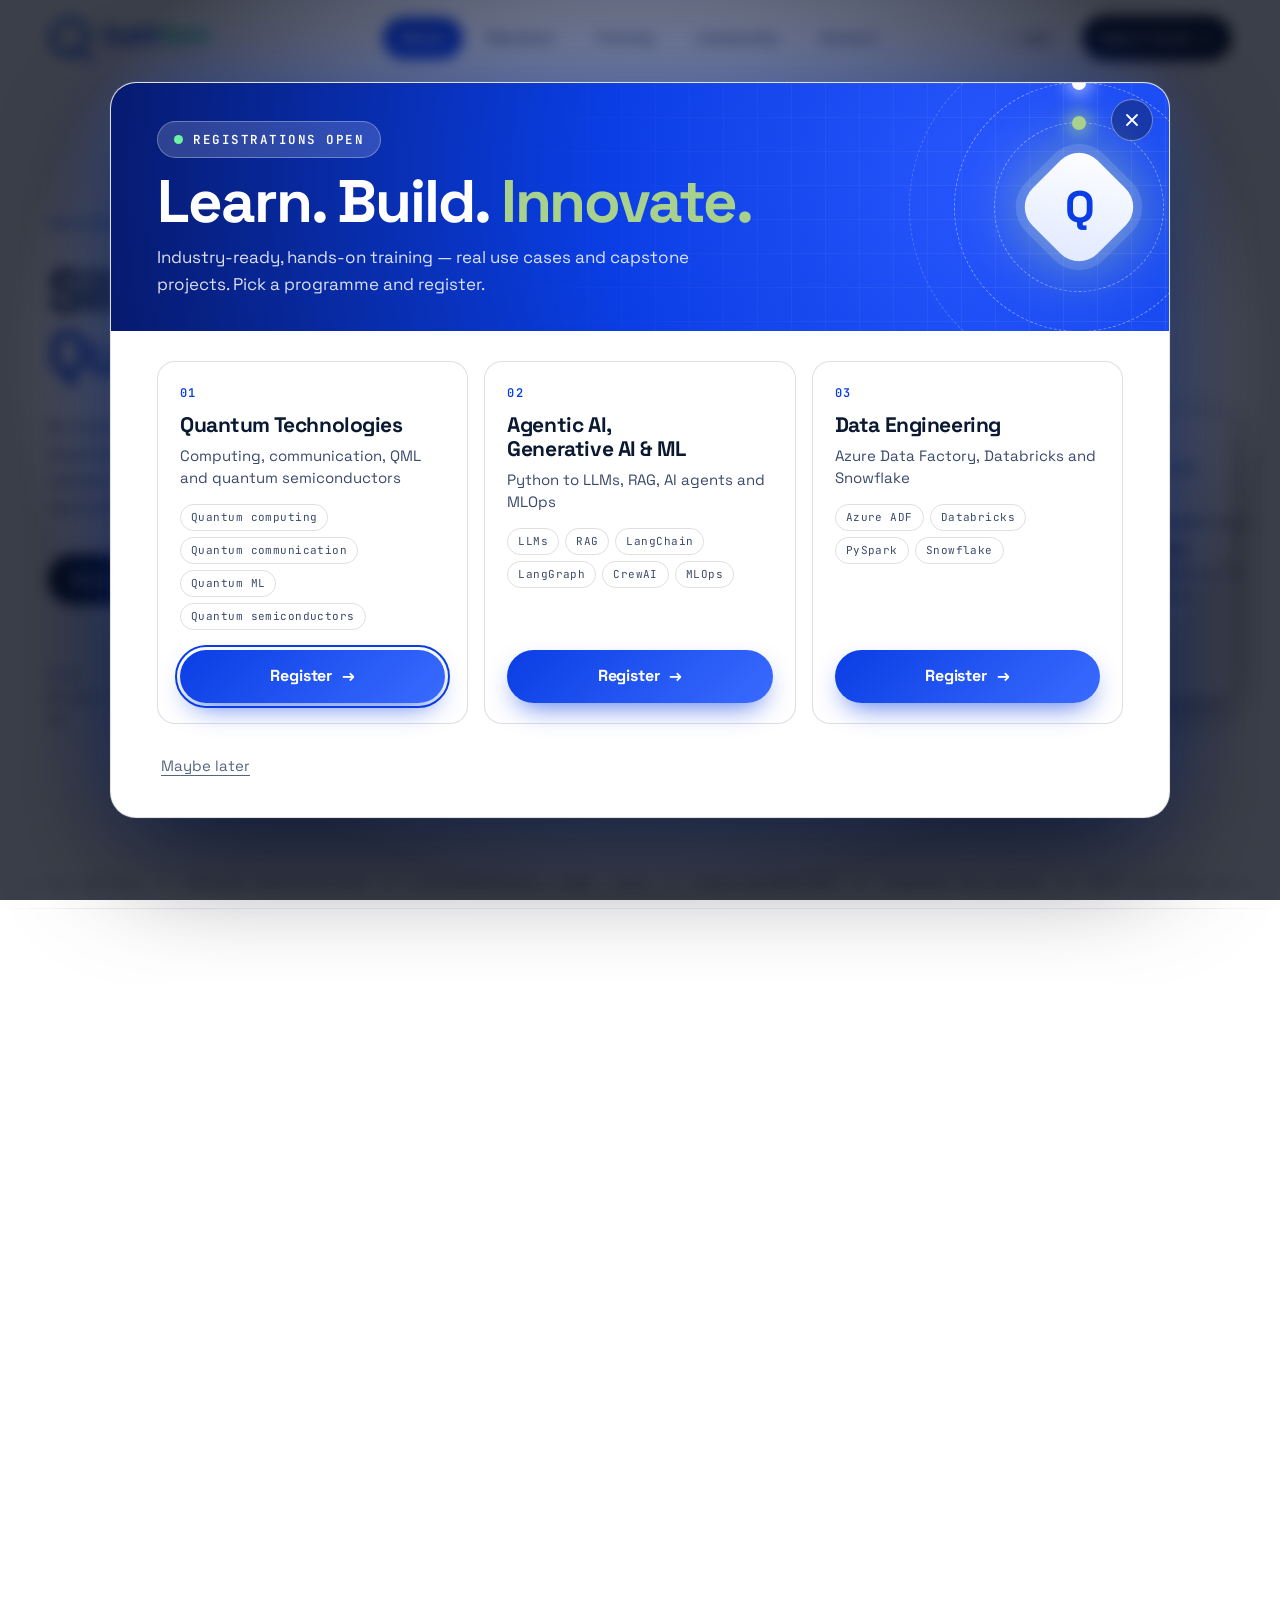
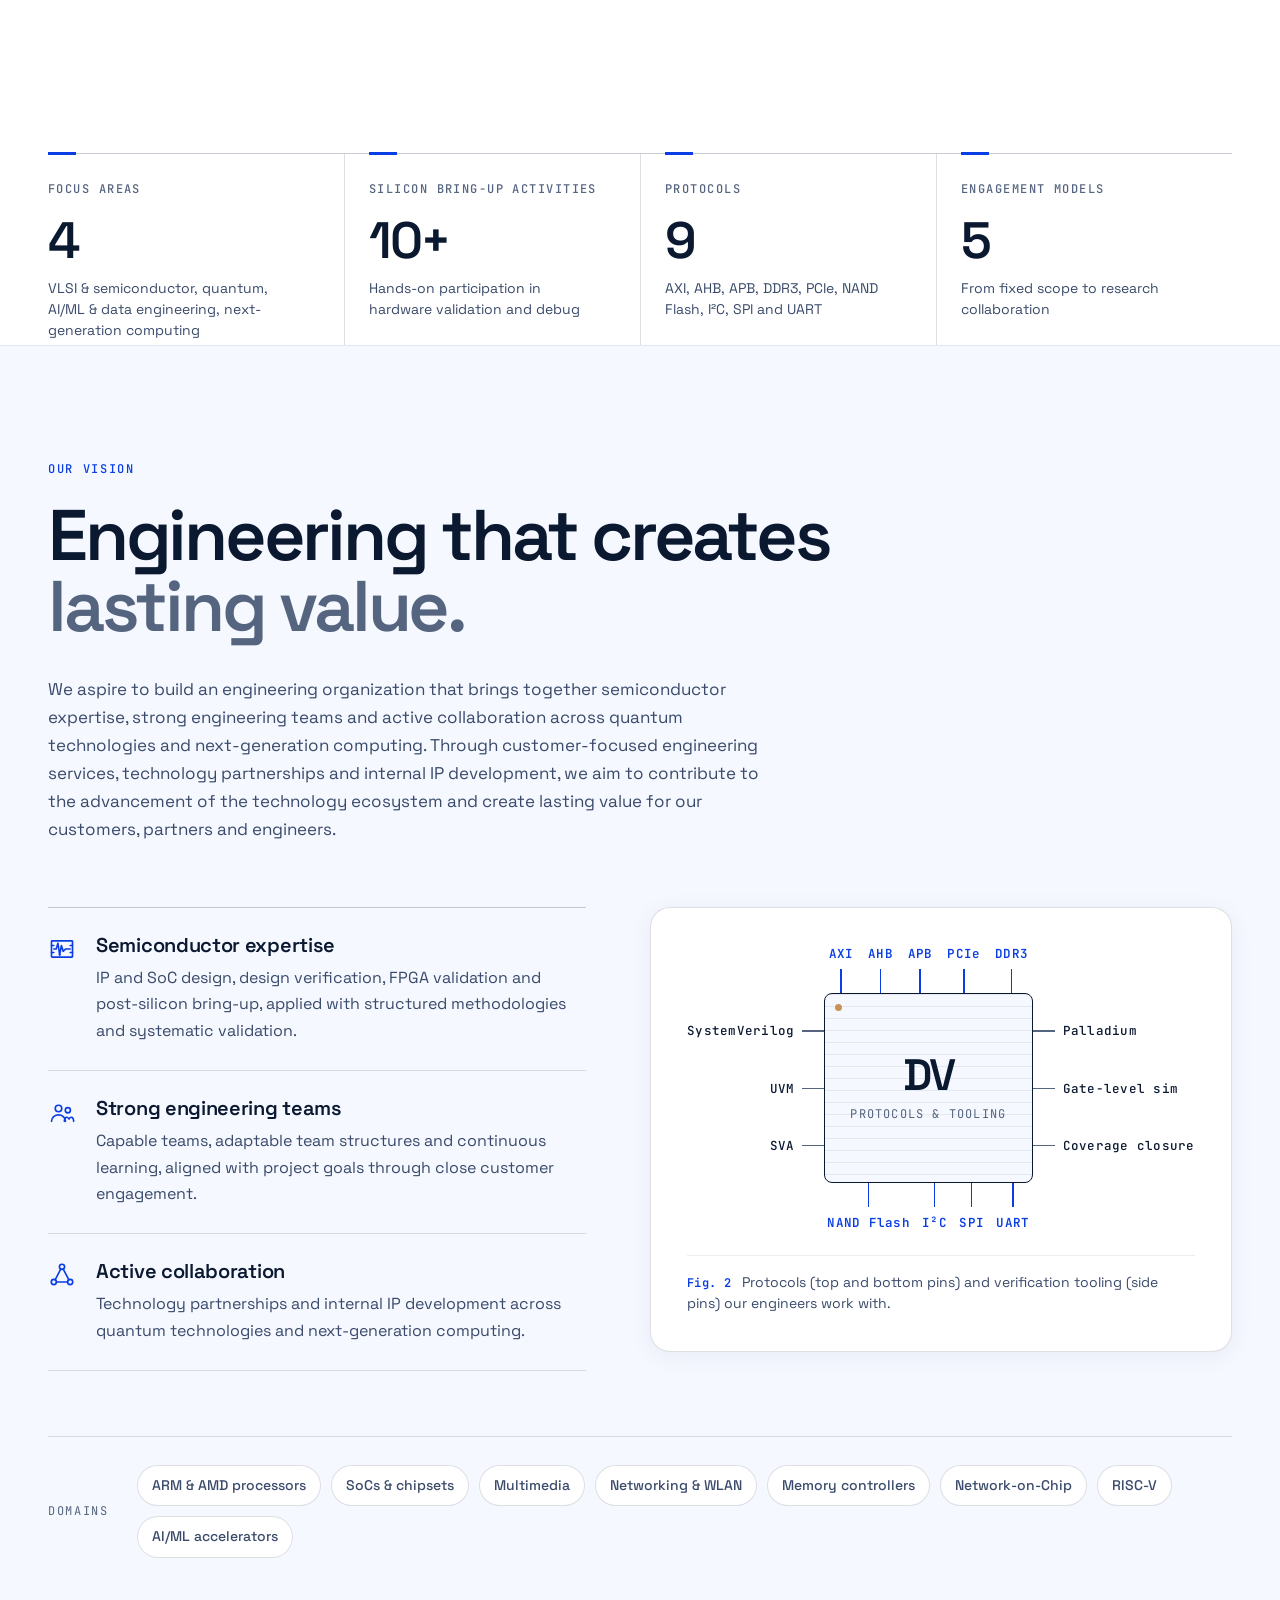
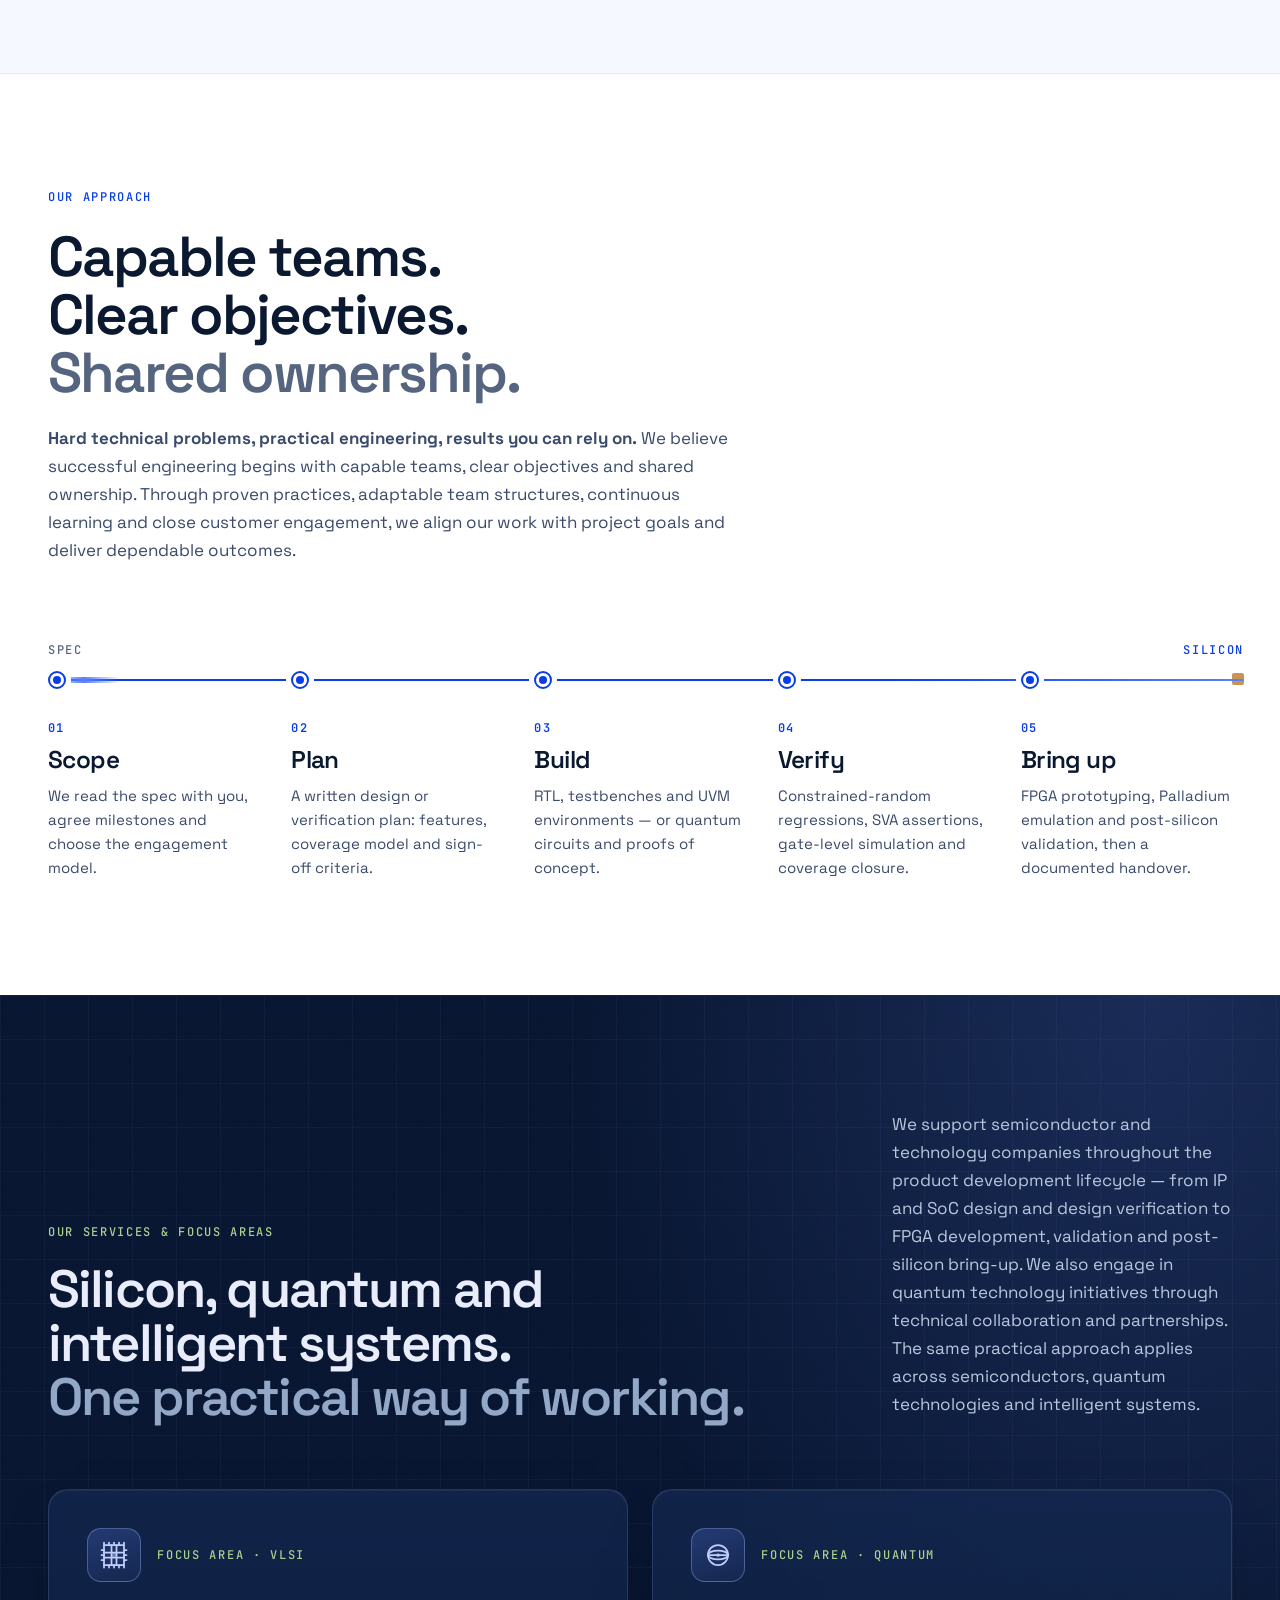
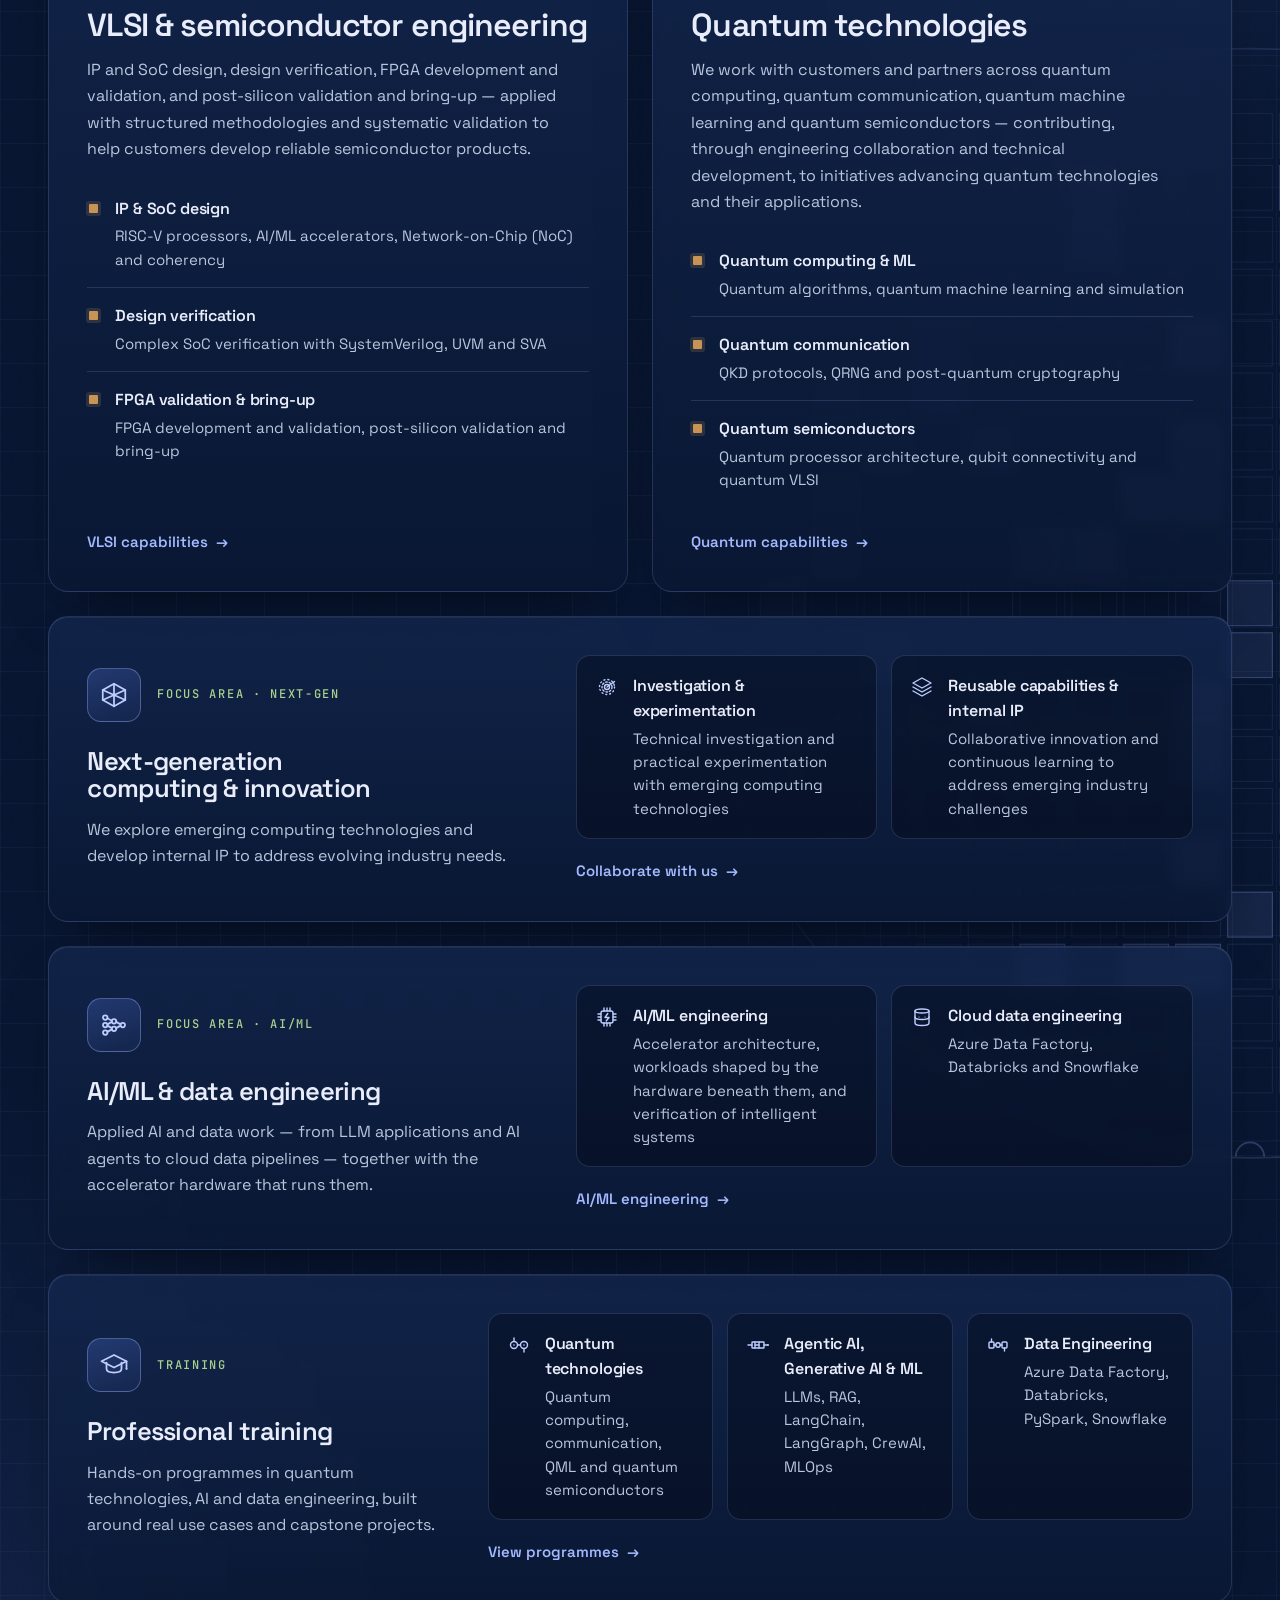
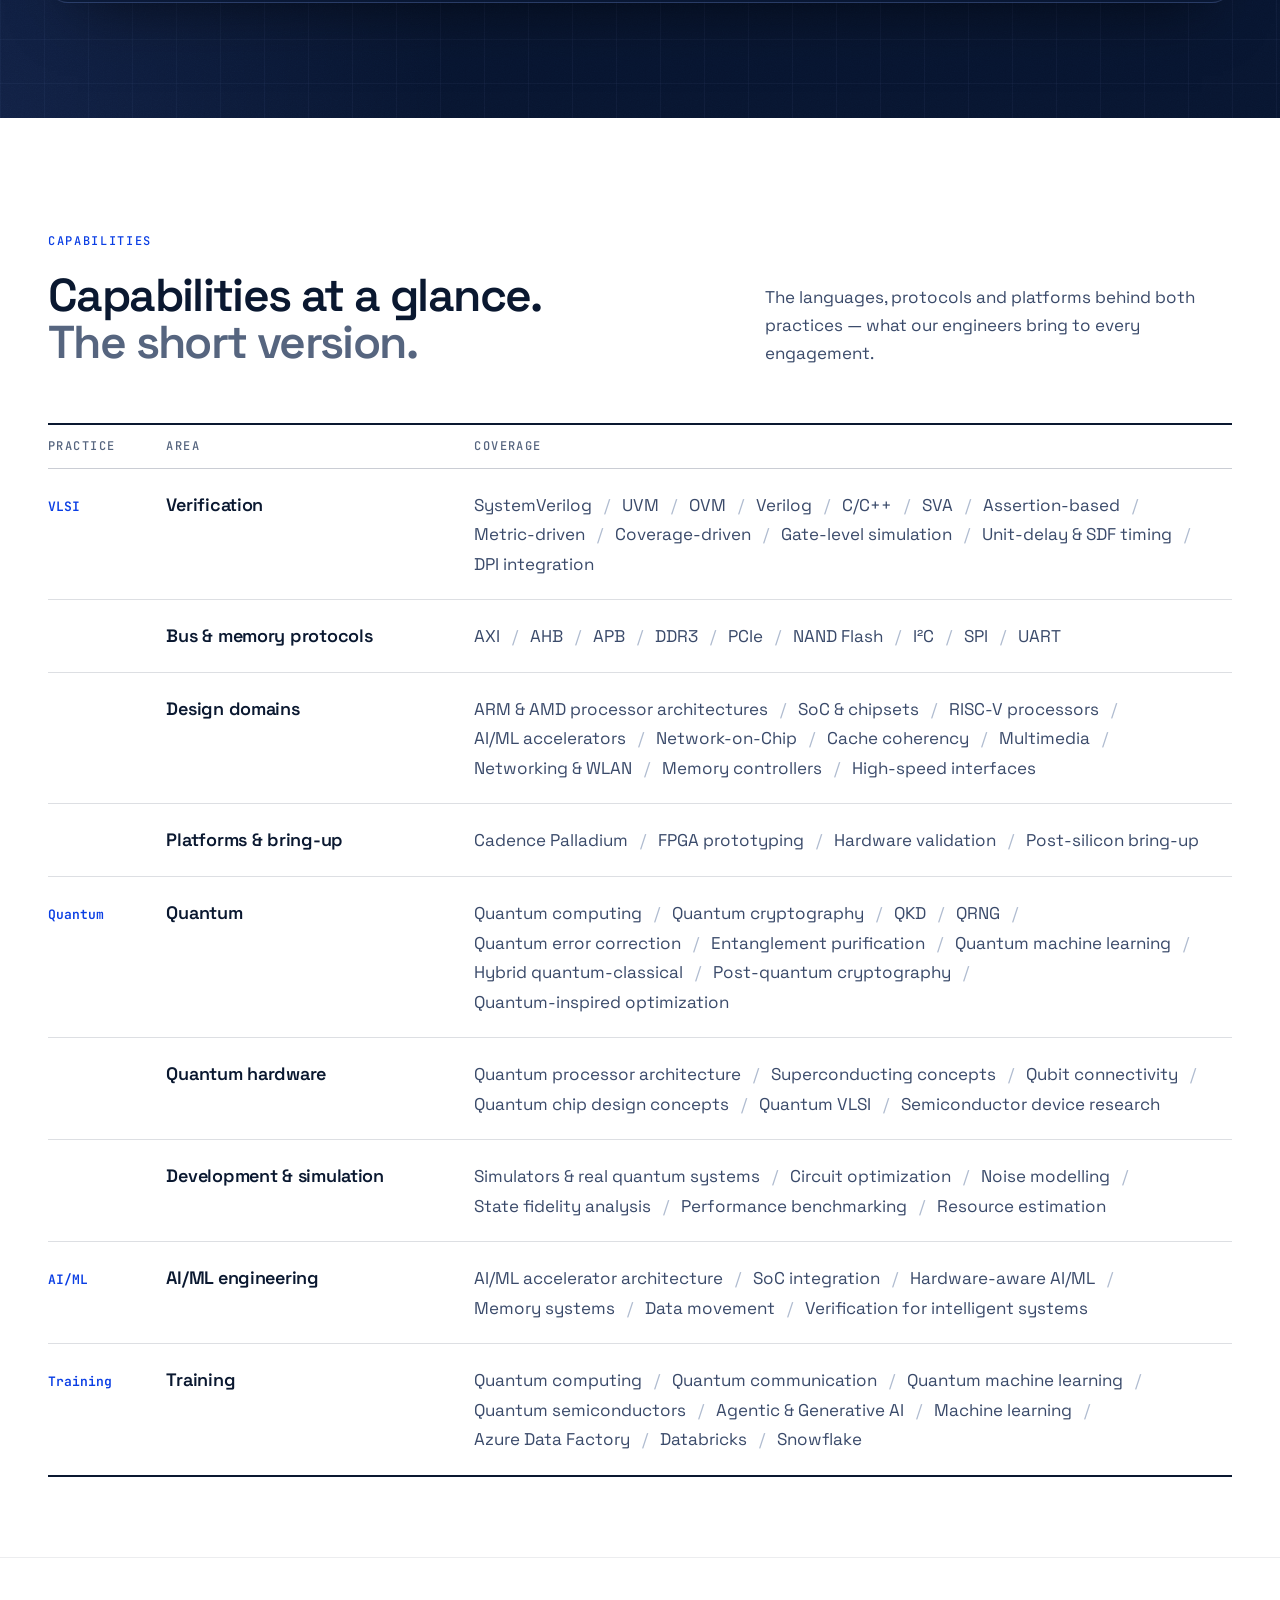
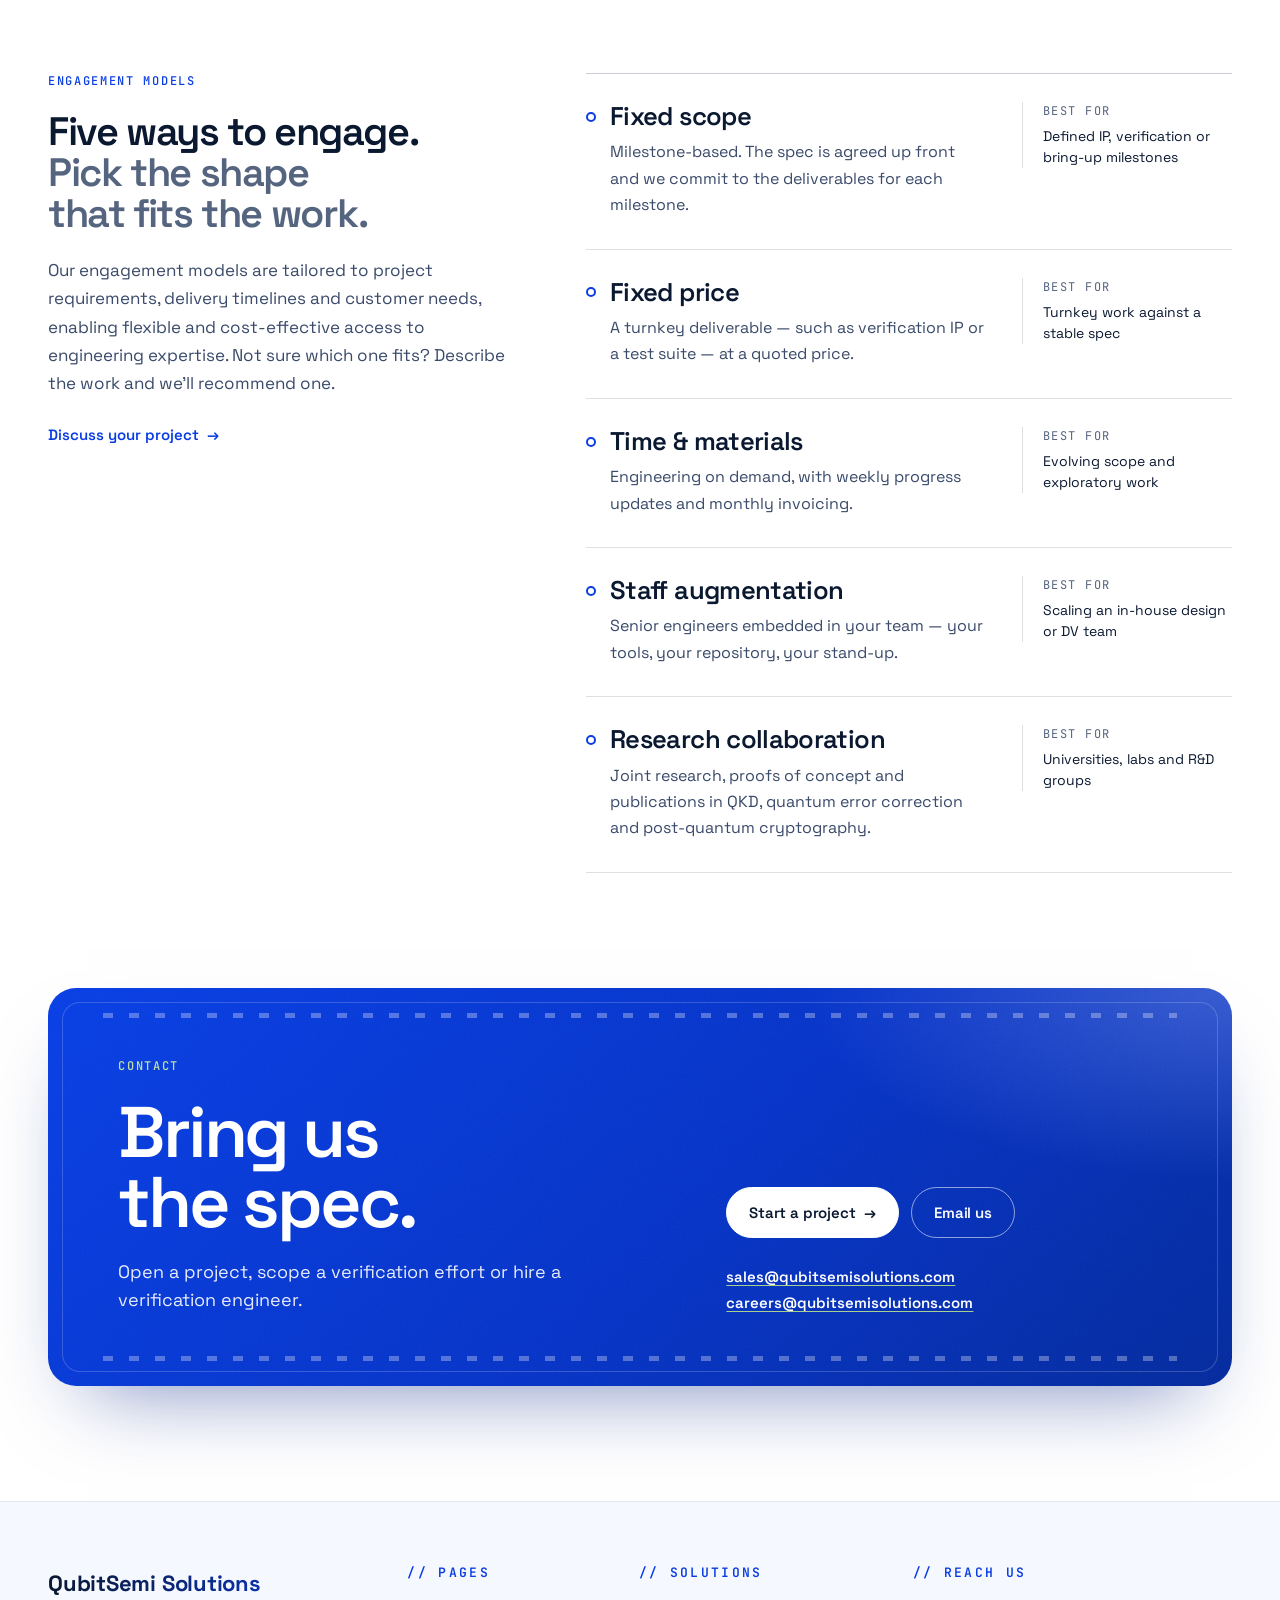
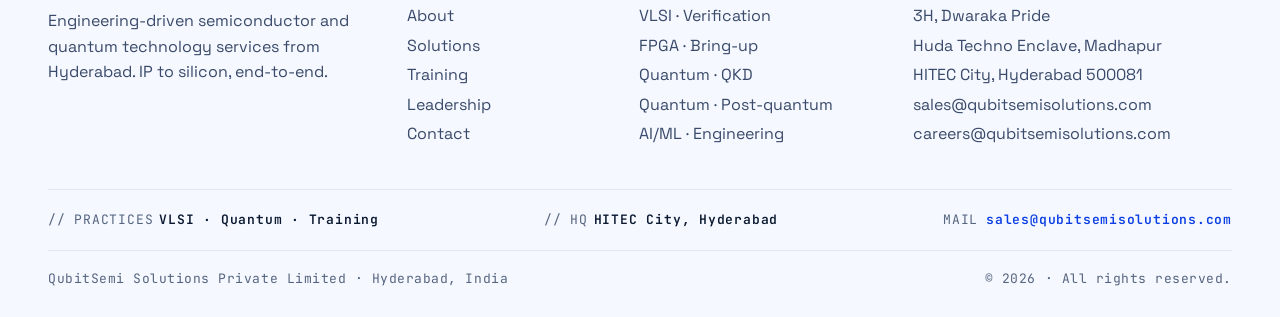
==== commit e2e0bc91: "Apply client review: plain labels, unique icons, working email, satellite map - Replace V·01-style c" ====
--- a/index.html
+++ b/index.html
@@ -52,7 +52,7 @@
     "postalCode": "500081",
     "addressCountry": "IN"
   },
-  "geo": { "@type": "GeoCoordinates", "latitude": 17.44496, "longitude": 78.38548 },
+  "geo": { "@type": "GeoCoordinates", "latitude": 17.44491, "longitude": 78.38545 },
   "areaServed": "IN",
   "knowsAbout": [
     "VLSI Design", "Design Verification", "SystemVerilog", "UVM", "FPGA",
@@ -64,7 +64,7 @@
 </script>
 <script>/* runs before first paint: theme, js flag, page-transition support and the once-per-visit opening scene */
 (function(d){d.classList.add('js');if('CSSViewTransitionRule' in window)d.classList.add('vt');try{if(!sessionStorage.getItem('qsmi-intro')&&!(window.matchMedia&&matchMedia('(prefers-reduced-motion: reduce)').matches)){sessionStorage.setItem('qsmi-intro','1');d.classList.add('intro','intro-wait');var go=function(){d.classList.remove('intro-wait')};document.addEventListener('DOMContentLoaded',function(){try{document.fonts.load('600 1em "Space Grotesk"').then(go,go)}catch(e){go()}});setTimeout(go,1100);setTimeout(function(){d.classList.remove('intro')},4200)}}catch(e){}var t=null;try{t=localStorage.getItem('qsmi-theme')}catch(e){}if(t!=='light'&&t!=='dark'){t=(window.matchMedia&&matchMedia('(prefers-color-scheme: dark)').matches)?'dark':'light'}d.setAttribute('data-theme',t);var m=document.querySelector('meta[name="theme-color"]');if(m)m.setAttribute('content',t==='dark'?'#060c1a':'#ffffff')})(document.documentElement);</script>
-<link rel="stylesheet" href="styles.css?v=20261104f" />
+<link rel="stylesheet" href="styles.css?v=20261108b" />
 </head>
 <body>
 <a class="skip-link" href="#main">Skip to content</a>
@@ -116,7 +116,6 @@
   </nav>
   <a href="contact.html" class="btn-cta nav-drawer-cta">Get in Touch <span aria-hidden="true">→</span></a>
   <p class="nav-drawer-meta">
-    3H, Dwaraka Pride<br>Huda Techno Enclave, Madhapur<br>HITEC City, Hyderabad 500081<br>
     <a href="mailto:sales@qubitsemisolutions.com">sales@qubitsemisolutions.com</a><br>
     <a href="mailto:careers@qubitsemisolutions.com">careers@qubitsemisolutions.com</a>
   </p>
@@ -131,7 +130,7 @@
   <div class="container hv2-railed">
     <div class="hv2-hero-grid">
       <div class="hv2-hero-main">
-        <p class="hv2-net hv2-hero-net"><span class="hv2-via" aria-hidden="true"></span>Semiconductors · Quantum · Beyond</p>
+        <p class="hv2-net hv2-hero-net">Semiconductors · Quantum · Beyond</p>
 
         <h1 class="hv2-title" id="hv2-title">
           <span class="hv2-title-line">Silicon, verified.</span>
@@ -334,7 +333,7 @@
   <div class="hv2-story-stage" data-story-stage></div>
   <div class="container hv2-railed hv2-story-inner">
     <header class="hv2-story-head">
-      <p class="hv2-net"><span class="hv2-via" aria-hidden="true"></span>Inside the stack</p>
+      <p class="hv2-net">Inside the stack</p>
       <h2 class="hv2-h2" id="hv2-story-title">Four layers. <span class="hv2-mute">One engineering team.</span></h2>
       <p class="hv2-lede hv2-story-lede">Each layer of the chip maps to work our engineers do — from the qubits on top to the board underneath.</p>
       <div class="hv2-story-dots" aria-hidden="true"><span></span><span></span><span></span><span></span></div>
@@ -390,184 +389,7 @@
         <dt>Engagement models</dt>
         <dd><span class="hv2-fact-num">5</span><span class="hv2-fact-note">From fixed scope to research collaboration</span></dd>
       </div>
-      <div class="hv2-fact">
-        <dt>First reply</dt>
-        <dd><span class="hv2-fact-num">1<small> day</small></span><span class="hv2-fact-note">Within one business day, IST</span></dd>
-      </div>
     </dl>
-  </div>
-</section>
-
-<!-- ─── PRACTICES · full-bleed dark band (dark in both themes) ─── -->
-<section class="hv2-band" id="practices" aria-labelledby="hv2-practices-title">
-  <div class="hv2-band-bg" aria-hidden="true">
-    <svg class="hv2-wafer" viewBox="0 0 1000 1000" aria-hidden="true" focusable="false"><circle cx="500" cy="500" r="470" fill="none" stroke="#94adff" stroke-opacity=".22" stroke-width="1.5"/><circle cx="500" cy="500" r="456" fill="none" stroke="#94adff" stroke-opacity=".08"/><g fill="none" stroke="#94adff" stroke-opacity=".13"><rect x="85" y="349" width="38" height="38"/><rect x="85" y="393" width="38" height="38"/><rect x="85" y="437" width="38" height="38"/><rect x="85" y="525" width="38" height="38"/><rect x="85" y="569" width="38" height="38"/><rect x="129" y="261" width="38" height="38"/><rect x="129" y="349" width="38" height="38"/><rect x="129" y="481" width="38" height="38"/><rect x="129" y="525" width="38" height="38"/><rect x="129" y="569" width="38" height="38"/><rect x="129" y="613" width="38" height="38"/><rect x="129" y="657" width="38" height="38"/><rect x="129" y="701" width="38" height="38"/><rect x="173" y="217" width="38" height="38"/><rect x="173" y="261" width="38" height="38"/><rect x="173" y="305" width="38" height="38"/><rect x="173" y="393" width="38" height="38"/><rect x="173" y="437" width="38" height="38"/><rect x="173" y="481" width="38" height="38"/><rect x="173" y="569" width="38" height="38"/><rect x="173" y="613" width="38" height="38"/><rect x="173" y="657" width="38" height="38"/><rect x="173" y="701" width="38" height="38"/><rect x="173" y="745" width="38" height="38"/><rect x="217" y="173" width="38" height="38"/><rect x="217" y="217" width="38" height="38"/><rect x="217" y="349" width="38" height="38"/><rect x="217" y="393" width="38" height="38"/><rect x="217" y="437" width="38" height="38"/><rect x="217" y="481" width="38" height="38"/><rect x="217" y="525" width="38" height="38"/><rect x="217" y="569" width="38" height="38"/><rect x="217" y="613" width="38" height="38"/><rect x="217" y="657" width="38" height="38"/><rect x="217" y="701" width="38" height="38"/><rect x="217" y="745" width="38" height="38"/><rect x="217" y="789" width="38" height="38"/><rect x="261" y="129" width="38" height="38"/><rect x="261" y="173" width="38" height="38"/><rect x="261" y="217" width="38" height="38"/><rect x="261" y="261" width="38" height="38"/><rect x="261" y="305" width="38" height="38"/><rect x="261" y="393" width="38" height="38"/><rect x="261" y="437" width="38" height="38"/><rect x="261" y="481" width="38" height="38"/><rect x="261" y="525" width="38" height="38"/><rect x="261" y="613" width="38" height="38"/><rect x="261" y="657" width="38" height="38"/><rect x="261" y="701" width="38" height="38"/><rect x="261" y="745" width="38" height="38"/><rect x="261" y="789" width="38" height="38"/><rect x="261" y="833" width="38" height="38"/><rect x="305" y="129" width="38" height="38"/><rect x="305" y="173" width="38" height="38"/><rect x="305" y="217" width="38" height="38"/><rect x="305" y="261" width="38" height="38"/><rect x="305" y="305" width="38" height="38"/><rect x="305" y="349" width="38" height="38"/><rect x="305" y="393" width="38" height="38"/><rect x="305" y="481" width="38" height="38"/><rect x="305" y="525" width="38" height="38"/><rect x="305" y="569" width="38" height="38"/><rect x="305" y="613" width="38" height="38"/><rect x="305" y="657" width="38" height="38"/><rect x="305" y="701" width="38" height="38"/><rect x="305" y="745" width="38" height="38"/><rect x="305" y="833" width="38" height="38"/><rect x="349" y="85" width="38" height="38"/><rect x="349" y="217" width="38" height="38"/><rect x="349" y="261" width="38" height="38"/><rect x="349" y="305" width="38" height="38"/><rect x="349" y="349" width="38" height="38"/><rect x="349" y="393" width="38" height="38"/><rect x="349" y="481" width="38" height="38"/><rect x="349" y="525" width="38" height="38"/><rect x="349" y="569" width="38" height="38"/><rect x="349" y="613" width="38" height="38"/><rect x="349" y="657" width="38" height="38"/><rect x="349" y="701" width="38" height="38"/><rect x="349" y="745" width="38" height="38"/><rect x="349" y="789" width="38" height="38"/><rect x="349" y="833" width="38" height="38"/><rect x="349" y="877" width="38" height="38"/><rect x="393" y="85" width="38" height="38"/><rect x="393" y="129" width="38" height="38"/><rect x="393" y="173" width="38" height="38"/><rect x="393" y="217" width="38" height="38"/><rect x="393" y="261" width="38" height="38"/><rect x="393" y="305" width="38" height="38"/><rect x="393" y="349" width="38" height="38"/><rect x="393" y="437" width="38" height="38"/><rect x="393" y="481" width="38" height="38"/><rect x="393" y="525" width="38" height="38"/><rect x="393" y="569" width="38" height="38"/><rect x="393" y="613" width="38" height="38"/><rect x="393" y="657" width="38" height="38"/><rect x="393" y="701" width="38" height="38"/><rect x="393" y="745" width="38" height="38"/><rect x="393" y="833" width="38" height="38"/><rect x="393" y="877" width="38" height="38"/><rect x="437" y="85" width="38" height="38"/><rect x="437" y="129" width="38" height="38"/><rect x="437" y="173" width="38" height="38"/><rect x="437" y="217" width="38" height="38"/><rect x="437" y="305" width="38" height="38"/><rect x="437" y="437" width="38" height="38"/><rect x="437" y="481" width="38" height="38"/><rect x="437" y="525" width="38" height="38"/><rect x="437" y="657" width="38" height="38"/><rect x="437" y="745" width="38" height="38"/><rect x="437" y="833" width="38" height="38"/><rect x="437" y="877" width="38" height="38"/><rect x="481" y="85" width="38" height="38"/><rect x="481" y="129" width="38" height="38"/><rect x="481" y="173" width="38" height="38"/><rect x="481" y="217" width="38" height="38"/><rect x="481" y="261" width="38" height="38"/><rect x="481" y="305" width="38" height="38"/><rect x="481" y="349" width="38" height="38"/><rect x="481" y="393" width="38" height="38"/><rect x="481" y="437" width="38" height="38"/><rect x="481" y="569" width="38" height="38"/><rect x="481" y="613" width="38" height="38"/><rect x="481" y="657" width="38" height="38"/><rect x="481" y="701" width="38" height="38"/><rect x="481" y="789" width="38" height="38"/><rect x="481" y="833" width="38" height="38"/><rect x="481" y="877" width="38" height="38"/><rect x="525" y="85" width="38" height="38"/><rect x="525" y="173" width="38" height="38"/><rect x="525" y="217" width="38" height="38"/><rect x="525" y="261" width="38" height="38"/><rect x="525" y="305" width="38" height="38"/><rect x="525" y="349" width="38" height="38"/><rect x="525" y="393" width="38" height="38"/><rect x="525" y="437" width="38" height="38"/><rect x="525" y="481" width="38" height="38"/><rect x="525" y="525" width="38" height="38"/><rect x="525" y="569" width="38" height="38"/><rect x="525" y="613" width="38" height="38"/><rect x="525" y="657" width="38" height="38"/><rect x="525" y="701" width="38" height="38"/><rect x="525" y="745" width="38" height="38"/><rect x="525" y="789" width="38" height="38"/><rect x="525" y="833" width="38" height="38"/><rect x="525" y="877" width="38" height="38"/><rect x="569" y="85" width="38" height="38"/><rect x="569" y="129" width="38" height="38"/><rect x="569" y="173" width="38" height="38"/><rect x="569" y="217" width="38" height="38"/><rect x="569" y="349" width="38" height="38"/><rect x="569" y="393" width="38" height="38"/><rect x="569" y="437" width="38" height="38"/><rect x="569" y="481" width="38" height="38"/><rect x="569" y="525" width="38" height="38"/><rect x="569" y="569" width="38" height="38"/><rect x="569" y="613" width="38" height="38"/><rect x="569" y="657" width="38" height="38"/><rect x="569" y="701" width="38" height="38"/><rect x="569" y="745" width="38" height="38"/><rect x="569" y="789" width="38" height="38"/><rect x="569" y="833" width="38" height="38"/><rect x="569" y="877" width="38" height="38"/><rect x="613" y="85" width="38" height="38"/><rect x="613" y="129" width="38" height="38"/><rect x="613" y="173" width="38" height="38"/><rect x="613" y="217" width="38" height="38"/><rect x="613" y="261" width="38" height="38"/><rect x="613" y="305" width="38" height="38"/><rect x="613" y="393" width="38" height="38"/><rect x="613" y="437" width="38" height="38"/><rect x="613" y="481" width="38" height="38"/><rect x="613" y="525" width="38" height="38"/><rect x="613" y="569" width="38" height="38"/><rect x="613" y="613" width="38" height="38"/><rect x="613" y="657" width="38" height="38"/><rect x="613" y="701" width="38" height="38"/><rect x="613" y="745" width="38" height="38"/><rect x="613" y="789" width="38" height="38"/><rect x="613" y="833" width="38" height="38"/><rect x="613" y="877" width="38" height="38"/><rect x="657" y="129" width="38" height="38"/><rect x="657" y="173" width="38" height="38"/><rect x="657" y="217" width="38" height="38"/><rect x="657" y="261" width="38" height="38"/><rect x="657" y="305" width="38" height="38"/><rect x="657" y="349" width="38" height="38"/><rect x="657" y="393" width="38" height="38"/><rect x="657" y="437" width="38" height="38"/><rect x="657" y="481" width="38" height="38"/><rect x="657" y="525" width="38" height="38"/><rect x="657" y="569" width="38" height="38"/><rect x="657" y="613" width="38" height="38"/><rect x="657" y="657" width="38" height="38"/><rect x="657" y="701" width="38" height="38"/><rect x="657" y="789" width="38" height="38"/><rect x="657" y="833" width="38" height="38"/><rect x="701" y="129" width="38" height="38"/><rect x="701" y="173" width="38" height="38"/><rect x="701" y="217" width="38" height="38"/><rect x="701" y="261" width="38" height="38"/><rect x="701" y="305" width="38" height="38"/><rect x="701" y="349" width="38" height="38"/><rect x="701" y="393" width="38" height="38"/><rect x="701" y="437" width="38" height="38"/><rect x="701" y="481" width="38" height="38"/><rect x="701" y="525" width="38" height="38"/><rect x="701" y="569" width="38" height="38"/><rect x="701" y="613" width="38" height="38"/><rect x="701" y="657" width="38" height="38"/><rect x="701" y="701" width="38" height="38"/><rect x="701" y="745" width="38" height="38"/><rect x="701" y="789" width="38" height="38"/><rect x="701" y="833" width="38" height="38"/><rect x="745" y="173" width="38" height="38"/><rect x="745" y="217" width="38" height="38"/><rect x="745" y="261" width="38" height="38"/><rect x="745" y="305" width="38" height="38"/><rect x="745" y="349" width="38" height="38"/><rect x="745" y="393" width="38" height="38"/><rect x="745" y="481" width="38" height="38"/><rect x="745" y="525" width="38" height="38"/><rect x="745" y="613" width="38" height="38"/><rect x="745" y="657" width="38" height="38"/><rect x="745" y="701" width="38" height="38"/><rect x="745" y="745" width="38" height="38"/><rect x="745" y="789" width="38" height="38"/><rect x="789" y="217" width="38" height="38"/><rect x="789" y="261" width="38" height="38"/><rect x="789" y="305" width="38" height="38"/><rect x="789" y="349" width="38" height="38"/><rect x="789" y="437" width="38" height="38"/><rect x="789" y="481" width="38" height="38"/><rect x="789" y="525" width="38" height="38"/><rect x="789" y="569" width="38" height="38"/><rect x="789" y="613" width="38" height="38"/><rect x="789" y="657" width="38" height="38"/><rect x="789" y="701" width="38" height="38"/><rect x="789" y="745" width="38" height="38"/><rect x="833" y="261" width="38" height="38"/><rect x="833" y="305" width="38" height="38"/><rect x="833" y="349" width="38" height="38"/><rect x="833" y="393" width="38" height="38"/><rect x="833" y="437" width="38" height="38"/><rect x="833" y="481" width="38" height="38"/><rect x="833" y="525" width="38" height="38"/><rect x="833" y="569" width="38" height="38"/><rect x="833" y="613" width="38" height="38"/><rect x="833" y="657" width="38" height="38"/><rect x="833" y="701" width="38" height="38"/><rect x="877" y="349" width="38" height="38"/><rect x="877" y="393" width="38" height="38"/><rect x="877" y="437" width="38" height="38"/><rect x="877" y="481" width="38" height="38"/><rect x="877" y="525" width="38" height="38"/><rect x="877" y="569" width="38" height="38"/><rect x="877" y="613" width="38" height="38"/></g><g fill="#91abff" fill-opacity=".13" stroke="#92acff" stroke-opacity=".38"><rect x="85" y="481" width="38" height="38"/><rect x="85" y="613" width="38" height="38"/><rect x="129" y="305" width="38" height="38"/><rect x="129" y="393" width="38" height="38"/><rect x="129" y="437" width="38" height="38"/><rect x="173" y="349" width="38" height="38"/><rect x="173" y="525" width="38" height="38"/><rect x="217" y="261" width="38" height="38"/><rect x="217" y="305" width="38" height="38"/><rect x="261" y="349" width="38" height="38"/><rect x="261" y="569" width="38" height="38"/><rect x="305" y="437" width="38" height="38"/><rect x="305" y="789" width="38" height="38"/><rect x="349" y="129" width="38" height="38"/><rect x="349" y="173" width="38" height="38"/><rect x="349" y="437" width="38" height="38"/><rect x="393" y="393" width="38" height="38"/><rect x="393" y="789" width="38" height="38"/><rect x="437" y="261" width="38" height="38"/><rect x="437" y="349" width="38" height="38"/><rect x="437" y="393" width="38" height="38"/><rect x="437" y="569" width="38" height="38"/><rect x="437" y="613" width="38" height="38"/><rect x="437" y="701" width="38" height="38"/><rect x="437" y="789" width="38" height="38"/><rect x="481" y="481" width="38" height="38"/><rect x="481" y="525" width="38" height="38"/><rect x="481" y="745" width="38" height="38"/><rect x="525" y="129" width="38" height="38"/><rect x="569" y="261" width="38" height="38"/><rect x="569" y="305" width="38" height="38"/><rect x="613" y="349" width="38" height="38"/><rect x="657" y="745" width="38" height="38"/><rect x="745" y="437" width="38" height="38"/><rect x="745" y="569" width="38" height="38"/><rect x="789" y="393" width="38" height="38"/></g><path d="M488 969 A12 12 0 0 1 512 969" fill="none" stroke="#94adff" stroke-opacity=".35" stroke-width="1.5"/></svg>
-  </div>
-  <div class="container hv2-railed">
-    <div class="hv2-band-head reveal">
-      <div>
-        <p class="hv2-net"><span class="hv2-via" aria-hidden="true"></span>Our services &amp; focus areas</p>
-        <h2 class="hv2-h2" id="hv2-practices-title">Silicon, quantum and intelligent systems. <span class="hv2-mute">One practical way of working.</span></h2>
-      </div>
-      <p class="hv2-band-lede">We support semiconductor and technology companies throughout the product development lifecycle — from IP and SoC design and design verification to FPGA development, validation and post-silicon bring-up. We also engage in quantum technology initiatives through technical collaboration and partnerships. The same practical approach applies across semiconductors, quantum technologies and intelligent systems.</p>
-    </div>
-
-    <div class="hv2-practices">
-      <article class="hv2-practice reveal">
-        <div class="hv2-practice-head">
-          <span class="hv2-icon" aria-hidden="true"><svg viewBox="0 0 24 24"><use href="#i-vlsi"/></svg></span>
-          <p class="hv2-practice-tag">Focus area · VLSI</p>
-        </div>
-        <h3>VLSI &amp; semiconductor engineering</h3>
-        <p class="hv2-practice-text">IP and SoC design, design verification, FPGA development and validation, and post-silicon validation and bring-up — applied with structured methodologies and systematic validation to help customers develop reliable semiconductor products.</p>
-        <figure class="hv2-specimen">
-          <svg viewBox="0 0 460 172" aria-hidden="true" focusable="false"><text class="hv2-spec-lbl" x="0" y="22">ACLK</text><path d="M92 18H452" stroke="#9eb0e9" stroke-opacity=".12"/><text class="hv2-spec-lbl" x="0" y="58">AWVALID</text><path d="M92 54H452" stroke="#9eb0e9" stroke-opacity=".12"/><text class="hv2-spec-lbl" x="0" y="94">AWREADY</text><path d="M92 90H452" stroke="#9eb0e9" stroke-opacity=".12"/><text class="hv2-spec-lbl" x="0" y="130">WDATA</text><path d="M92 126H452" stroke="#9eb0e9" stroke-opacity=".12"/><text class="hv2-spec-lbl" x="0" y="164">BRESP</text><path d="M92 160H452" stroke="#9eb0e9" stroke-opacity=".12"/><path d="M92 26 V10 H112 V26 H132 V10 H152 V26 H172 V10 H192 V26 H212 V10 H232 V26 H252 V10 H272 V26 H292 V10 H312 V26 H332 V10 H352 V26 H372 V10 H392 V26 H412 V10 H432 V26 H452" stroke="#7d9cc9" stroke-width="1.4" fill="none"/><path d="M212 4V104" stroke="#d9a866" stroke-width="1.2" stroke-dasharray="3 3"/><path d="M92 62H136V46H216V62H452" stroke="#a0b6ff" stroke-width="1.8" fill="none"/><path d="M92 98H176V82H216V98H452" stroke="#a0b6ff" stroke-width="1.8" fill="none"/><circle cx="212" cy="46" r="3" fill="#d9a866"/><circle cx="212" cy="82" r="3" fill="#d9a866"/><path d="M92 126H216M376 126H452" stroke="#9eb0e9" stroke-opacity=".7" stroke-width="1.4" stroke-dasharray="4 3"/><path d="M216 126L221 118H251L256 126L251 134H221Z" fill="#a0b6ff" fill-opacity=".12" stroke="#bdccff" stroke-width="1.3"/><text class="hv2-spec-val" x="236.0" y="130" text-anchor="middle">D0</text><path d="M256 126L261 118H291L296 126L291 134H261Z" fill="#a0b6ff" fill-opacity=".12" stroke="#bdccff" stroke-width="1.3"/><text class="hv2-spec-val" x="276.0" y="130" text-anchor="middle">D1</text><path d="M296 126L301 118H331L336 126L331 134H301Z" fill="#a0b6ff" fill-opacity=".12" stroke="#bdccff" stroke-width="1.3"/><text class="hv2-spec-val" x="316.0" y="130" text-anchor="middle">D2</text><path d="M336 126L341 118H371L376 126L371 134H341Z" fill="#a0b6ff" fill-opacity=".12" stroke="#bdccff" stroke-width="1.3"/><text class="hv2-spec-val" x="356.0" y="130" text-anchor="middle">D3</text><path d="M92 160H392" stroke="#9eb0e9" stroke-opacity=".7" stroke-width="1.4" stroke-dasharray="4 3"/><path d="M392 160L397 152H452M392 160L397 168H452" fill="none" stroke="#5fe39a" stroke-width="1.3"/><rect x="397" y="152" width="55" height="16" fill="#5fe39a" fill-opacity=".10"/><text class="hv2-spec-val" x="424" y="164" text-anchor="middle">OKAY</text></svg>
-          <figcaption>Example · AXI write: address handshake, 4-beat burst, OKAY response</figcaption>
-        </figure>
-        <ul class="hv2-services">
-          <li><strong>IP &amp; SoC design</strong><span>RISC-V processors, AI/ML accelerators, Network-on-Chip (NoC) and coherency</span></li>
-          <li><strong>Design verification</strong><span>Complex SoC verification with SystemVerilog, UVM and SVA</span></li>
-          <li><strong>FPGA validation &amp; bring-up</strong><span>FPGA development and validation, post-silicon validation and bring-up</span></li>
-        </ul>
-        <a class="hv2-link" href="solutions.html#vlsi">VLSI capabilities <span aria-hidden="true">→</span></a>
-      </article>
-
-      <article class="hv2-practice reveal" data-reveal-delay="1">
-        <div class="hv2-practice-head">
-          <span class="hv2-icon" aria-hidden="true"><svg viewBox="0 0 24 24"><use href="#i-quantum"/></svg></span>
-          <p class="hv2-practice-tag">Focus area · Quantum</p>
-        </div>
-        <h3>Quantum technologies</h3>
-        <p class="hv2-practice-text">We work with customers and partners across quantum computing, quantum communication, quantum machine learning and quantum semiconductors — contributing, through engineering collaboration and technical development, to initiatives advancing quantum technologies and their applications.</p>
-        <figure class="hv2-specimen">
-          <svg viewBox="0 0 460 172" aria-hidden="true" focusable="false"><text class="hv2-spec-lbl" x="0" y="40">q0</text><path d="M36 36H340" stroke="#9eb0e9" stroke-opacity=".75" stroke-width="1.3"/><path d="M372 34H452M372 38H452" stroke="#9eb0e9" stroke-opacity=".55" stroke-width="1"/><text class="hv2-spec-lbl" x="0" y="90">q1</text><path d="M36 86H340" stroke="#9eb0e9" stroke-opacity=".75" stroke-width="1.3"/><path d="M372 84H452M372 88H452" stroke="#9eb0e9" stroke-opacity=".55" stroke-width="1"/><text class="hv2-spec-lbl" x="0" y="140">q2</text><path d="M36 136H340" stroke="#9eb0e9" stroke-opacity=".75" stroke-width="1.3"/><path d="M372 134H452M372 138H452" stroke="#9eb0e9" stroke-opacity=".55" stroke-width="1"/><rect x="78" y="22" width="30" height="28" rx="3" fill="#0d2147" stroke="#a0b6ff" stroke-width="1.5"/><text class="hv2-spec-gate" x="93" y="41" text-anchor="middle">H</text><path d="M166 36V98" stroke="#a0b6ff" stroke-width="1.5"/><circle cx="166" cy="36" r="5" fill="#a0b6ff"/><circle cx="166" cy="86" r="12" fill="#0d2147" stroke="#a0b6ff" stroke-width="1.5"/><path d="M154 86H178M166 74V98" stroke="#a0b6ff" stroke-width="1.5"/><path d="M240 86V148" stroke="#a0b6ff" stroke-width="1.5"/><circle cx="240" cy="86" r="5" fill="#a0b6ff"/><circle cx="240" cy="136" r="12" fill="#0d2147" stroke="#a0b6ff" stroke-width="1.5"/><path d="M228 136H252M240 124V148" stroke="#a0b6ff" stroke-width="1.5"/><path d="M296 16V156" stroke="#9eb0e9" stroke-opacity=".45" stroke-dasharray="3 4"/><rect x="340" y="22" width="32" height="28" rx="3" fill="#0d2147" stroke="#d9a866" stroke-width="1.4"/><path d="M346 43A10 10 0 0 1 366 43M356 43L364 29" fill="none" stroke="#d9a866" stroke-width="1.4"/><rect x="340" y="72" width="32" height="28" rx="3" fill="#0d2147" stroke="#d9a866" stroke-width="1.4"/><path d="M346 93A10 10 0 0 1 366 93M356 93L364 79" fill="none" stroke="#d9a866" stroke-width="1.4"/><rect x="340" y="122" width="32" height="28" rx="3" fill="#0d2147" stroke="#d9a866" stroke-width="1.4"/><path d="M346 143A10 10 0 0 1 366 143M356 143L364 129" fill="none" stroke="#d9a866" stroke-width="1.4"/></svg>
-          <figcaption>Example · 3-qubit GHZ circuit: H, two CNOTs, measure</figcaption>
-        </figure>
-        <ul class="hv2-services">
-          <li><strong>Quantum computing &amp; ML</strong><span>Quantum algorithms, quantum machine learning and simulation</span></li>
-          <li><strong>Quantum communication</strong><span>QKD protocols, QRNG and post-quantum cryptography</span></li>
-          <li><strong>Quantum semiconductors</strong><span>Quantum processor architecture, qubit connectivity and quantum VLSI</span></li>
-        </ul>
-        <a class="hv2-link" href="solutions.html#quantum">Quantum capabilities <span aria-hidden="true">→</span></a>
-      </article>
-    </div>
-
-    <article class="hv2-training hv2-nextgen reveal">
-      <div class="hv2-training-main">
-        <div class="hv2-practice-head">
-          <span class="hv2-icon" aria-hidden="true"><svg viewBox="0 0 24 24"><use href="#i-nextgen"/></svg></span>
-          <p class="hv2-practice-tag">Focus area · Next-gen</p>
-        </div>
-        <h3>Next-generation computing &amp; innovation</h3>
-        <p class="hv2-practice-text">We explore emerging computing technologies and develop internal IP to address evolving industry needs.</p>
-      </div>
-      <ul class="hv2-tracks">
-        <li class="hv2-track">
-          <svg class="hv2-track-icon" viewBox="0 0 24 24" aria-hidden="true"><use href="#i-algorithms"/></svg>
-          <div><strong>Investigation &amp; experimentation</strong><span>Technical investigation and practical experimentation with emerging computing technologies</span></div>
-        </li>
-        <li class="hv2-track">
-          <svg class="hv2-track-icon" viewBox="0 0 24 24" aria-hidden="true"><use href="#i-nextgen"/></svg>
-          <div><strong>Reusable capabilities &amp; internal IP</strong><span>Collaborative innovation and continuous learning to address emerging industry challenges</span></div>
-        </li>
-      </ul>
-      <a class="hv2-link" href="contact.html">Collaborate with us <span aria-hidden="true">→</span></a>
-    </article>
-
-    <article class="hv2-training hv2-nextgen reveal">
-      <div class="hv2-training-main">
-        <div class="hv2-practice-head">
-          <span class="hv2-icon" aria-hidden="true"><svg viewBox="0 0 24 24"><use href="#i-algorithms"/></svg></span>
-          <p class="hv2-practice-tag">Focus area · AI/ML</p>
-        </div>
-        <h3>AI/ML &amp; data engineering</h3>
-        <p class="hv2-practice-text">Applied AI and data work — from LLM applications and AI agents to cloud data pipelines — together with the accelerator hardware that runs them.</p>
-      </div>
-      <ul class="hv2-tracks">
-        <li class="hv2-track">
-          <svg class="hv2-track-icon" viewBox="0 0 24 24" aria-hidden="true"><use href="#i-vlsi"/></svg>
-          <div><strong>AI/ML engineering</strong><span>Accelerator architecture, workloads shaped by the hardware beneath them, and verification of intelligent systems</span></div>
-        </li>
-        <li class="hv2-track">
-          <svg class="hv2-track-icon" viewBox="0 0 24 24" aria-hidden="true"><use href="#i-data"/></svg>
-          <div><strong>Cloud data engineering</strong><span>Azure Data Factory, Databricks and Snowflake</span></div>
-        </li>
-      </ul>
-      <a class="hv2-link" href="solutions.html#ai-ml">AI/ML engineering <span aria-hidden="true">→</span></a>
-    </article>
-
-    <article class="hv2-training reveal">
-      <div class="hv2-training-main">
-        <div class="hv2-practice-head">
-          <span class="hv2-icon" aria-hidden="true"><svg viewBox="0 0 24 24"><use href="#i-training"/></svg></span>
-          <p class="hv2-practice-tag">Training</p>
-        </div>
-        <h3>Professional training</h3>
-        <p class="hv2-practice-text">Hands-on programmes in quantum technologies, AI and data engineering, built around real use cases and capstone projects.</p>
-      </div>
-      <ul class="hv2-tracks hv2-tracks--3">
-        <li class="hv2-track">
-          <svg class="hv2-track-icon" viewBox="0 0 24 24" aria-hidden="true"><use href="#i-quantum"/></svg>
-          <div><strong>Quantum technologies</strong><span>Quantum computing, communication, QML and quantum semiconductors</span></div>
-        </li>
-        <li class="hv2-track">
-          <svg class="hv2-track-icon" viewBox="0 0 24 24" aria-hidden="true"><use href="#i-algorithms"/></svg>
-          <div><strong>Agentic AI, Generative AI &amp; ML</strong><span>LLMs, RAG, LangChain, LangGraph, CrewAI, MLOps</span></div>
-        </li>
-        <li class="hv2-track">
-          <svg class="hv2-track-icon" viewBox="0 0 24 24" aria-hidden="true"><use href="#i-data"/></svg>
-          <div><strong>Data Engineering</strong><span>Azure Data Factory, Databricks, PySpark, Snowflake</span></div>
-        </li>
-      </ul>
-      <a class="hv2-link" href="training.html">View programmes <span aria-hidden="true">→</span></a>
-    </article>
-  </div>
-</section>
-
-<!-- ─── HOW WE WORK · the process drawn as a signal path ─── -->
-<section class="hv2-sec hv2-process" id="process" aria-labelledby="hv2-process-title">
-  <div class="container hv2-railed">
-    <div class="hv2-process-head reveal">
-      <p class="hv2-net"><span class="hv2-via" aria-hidden="true"></span>Our approach</p>
-      <h2 class="hv2-h2" id="hv2-process-title">Capable teams. Clear objectives. <span class="hv2-mute">Shared ownership.</span></h2>
-      <p class="hv2-lede"><strong>Hard technical problems, practical engineering, results you can rely on.</strong> We believe successful engineering begins with capable teams, clear objectives and shared ownership. Through proven practices, adaptable team structures, continuous learning and close customer engagement, we align our work with project goals and deliver dependable outcomes.</p>
-    </div>
-    <div class="hv2-path-wrap reveal">
-      <span class="hv2-term hv2-term--in" aria-hidden="true">Spec</span>
-      <span class="hv2-term hv2-term--out" aria-hidden="true">Silicon</span>
-      <ol class="hv2-path">
-        <li class="hv2-step">
-          <span class="hv2-step-via" aria-hidden="true"></span>
-          <span class="hv2-step-num" aria-hidden="true">01</span>
-          <h3>Scope</h3>
-          <p>We read the spec with you, agree milestones and choose the engagement model.</p>
-        </li>
-        <li class="hv2-step">
-          <span class="hv2-step-via" aria-hidden="true"></span>
-          <span class="hv2-step-num" aria-hidden="true">02</span>
-          <h3>Plan</h3>
-          <p>A written design or verification plan: features, coverage model and sign-off criteria.</p>
-        </li>
-        <li class="hv2-step">
-          <span class="hv2-step-via" aria-hidden="true"></span>
-          <span class="hv2-step-num" aria-hidden="true">03</span>
-          <h3>Build</h3>
-          <p>RTL, testbenches and UVM environments — or quantum circuits and proofs of concept.</p>
-        </li>
-        <li class="hv2-step">
-          <span class="hv2-step-via" aria-hidden="true"></span>
-          <span class="hv2-step-num" aria-hidden="true">04</span>
-          <h3>Verify</h3>
-          <p>Constrained-random regressions, SVA assertions, gate-level simulation and coverage closure.</p>
-        </li>
-        <li class="hv2-step">
-          <span class="hv2-step-via" aria-hidden="true"></span>
-          <span class="hv2-step-num" aria-hidden="true">05</span>
-          <h3>Bring up</h3>
-          <p>FPGA prototyping, Palladium emulation and post-silicon validation, then a documented handover.</p>
-        </li>
-      </ol>
-    </div>
   </div>
 </section>
 
@@ -575,7 +397,7 @@
 <section class="hv2-sec hv2-why" id="why" aria-labelledby="hv2-why-title">
   <div class="container hv2-railed">
     <div class="reveal">
-      <p class="hv2-net"><span class="hv2-via" aria-hidden="true"></span>Our vision</p>
+      <p class="hv2-net">Our vision</p>
       <h2 class="hv2-statement" id="hv2-why-title">Engineering that creates <span class="hv2-mute">lasting value.</span></h2>
       <p class="hv2-lede hv2-vision-text">We aspire to build an engineering organization that brings together semiconductor expertise, strong engineering teams and active collaboration across quantum technologies and next-generation computing. Through customer-focused engineering services, technology partnerships and internal IP development, we aim to contribute to the advancement of the technology ecosystem and create lasting value for our customers, partners and engineers.</p>
     </div>
@@ -590,14 +412,14 @@
           </div>
         </li>
         <li>
-          <svg class="hv2-reason-icon" viewBox="0 0 24 24" aria-hidden="true"><use href="#i-vlsi"/></svg>
+          <svg class="hv2-reason-icon" viewBox="0 0 24 24" aria-hidden="true"><use href="#i-team"/></svg>
           <div>
             <h3>Strong engineering teams</h3>
             <p>Capable teams, adaptable team structures and continuous learning, aligned with project goals through close customer engagement.</p>
           </div>
         </li>
         <li>
-          <svg class="hv2-reason-icon" viewBox="0 0 24 24" aria-hidden="true"><use href="#i-quantum"/></svg>
+          <svg class="hv2-reason-icon" viewBox="0 0 24 24" aria-hidden="true"><use href="#i-network"/></svg>
           <div>
             <h3>Active collaboration</h3>
             <p>Technology partnerships and internal IP development across quantum technologies and next-generation computing.</p>
@@ -638,12 +460,177 @@
   </div>
 </section>
 
+<!-- ─── HOW WE WORK · the process drawn as a signal path ─── -->
+<section class="hv2-sec hv2-process" id="process" aria-labelledby="hv2-process-title">
+  <div class="container hv2-railed">
+    <div class="hv2-process-head reveal">
+      <p class="hv2-net">Our approach</p>
+      <h2 class="hv2-h2" id="hv2-process-title">Capable teams. Clear objectives. <span class="hv2-mute">Shared ownership.</span></h2>
+      <p class="hv2-lede"><strong>Hard technical problems, practical engineering, results you can rely on.</strong> We believe successful engineering begins with capable teams, clear objectives and shared ownership. Through proven practices, adaptable team structures, continuous learning and close customer engagement, we align our work with project goals and deliver dependable outcomes.</p>
+    </div>
+    <div class="hv2-path-wrap reveal">
+      <span class="hv2-term hv2-term--in" aria-hidden="true">Spec</span>
+      <span class="hv2-term hv2-term--out" aria-hidden="true">Silicon</span>
+      <ol class="hv2-path">
+        <li class="hv2-step">
+          <span class="hv2-step-via" aria-hidden="true"></span>
+          <span class="hv2-step-num" aria-hidden="true">01</span>
+          <h3>Scope</h3>
+          <p>We read the spec with you, agree milestones and choose the engagement model.</p>
+        </li>
+        <li class="hv2-step">
+          <span class="hv2-step-via" aria-hidden="true"></span>
+          <span class="hv2-step-num" aria-hidden="true">02</span>
+          <h3>Plan</h3>
+          <p>A written design or verification plan: features, coverage model and sign-off criteria.</p>
+        </li>
+        <li class="hv2-step">
+          <span class="hv2-step-via" aria-hidden="true"></span>
+          <span class="hv2-step-num" aria-hidden="true">03</span>
+          <h3>Build</h3>
+          <p>RTL, testbenches and UVM environments — or quantum circuits and proofs of concept.</p>
+        </li>
+        <li class="hv2-step">
+          <span class="hv2-step-via" aria-hidden="true"></span>
+          <span class="hv2-step-num" aria-hidden="true">04</span>
+          <h3>Verify</h3>
+          <p>Constrained-random regressions, SVA assertions, gate-level simulation and coverage closure.</p>
+        </li>
+        <li class="hv2-step">
+          <span class="hv2-step-via" aria-hidden="true"></span>
+          <span class="hv2-step-num" aria-hidden="true">05</span>
+          <h3>Bring up</h3>
+          <p>FPGA prototyping, Palladium emulation and post-silicon validation, then a documented handover.</p>
+        </li>
+      </ol>
+    </div>
+  </div>
+</section>
+
+<!-- ─── PRACTICES · full-bleed dark band (dark in both themes) ─── -->
+<section class="hv2-band" id="practices" aria-labelledby="hv2-practices-title">
+  <div class="hv2-band-bg" aria-hidden="true">
+    <svg class="hv2-wafer" viewBox="0 0 1000 1000" aria-hidden="true" focusable="false"><circle cx="500" cy="500" r="470" fill="none" stroke="#94adff" stroke-opacity=".22" stroke-width="1.5"/><circle cx="500" cy="500" r="456" fill="none" stroke="#94adff" stroke-opacity=".08"/><g fill="none" stroke="#94adff" stroke-opacity=".13"><rect x="85" y="349" width="38" height="38"/><rect x="85" y="393" width="38" height="38"/><rect x="85" y="437" width="38" height="38"/><rect x="85" y="525" width="38" height="38"/><rect x="85" y="569" width="38" height="38"/><rect x="129" y="261" width="38" height="38"/><rect x="129" y="349" width="38" height="38"/><rect x="129" y="481" width="38" height="38"/><rect x="129" y="525" width="38" height="38"/><rect x="129" y="569" width="38" height="38"/><rect x="129" y="613" width="38" height="38"/><rect x="129" y="657" width="38" height="38"/><rect x="129" y="701" width="38" height="38"/><rect x="173" y="217" width="38" height="38"/><rect x="173" y="261" width="38" height="38"/><rect x="173" y="305" width="38" height="38"/><rect x="173" y="393" width="38" height="38"/><rect x="173" y="437" width="38" height="38"/><rect x="173" y="481" width="38" height="38"/><rect x="173" y="569" width="38" height="38"/><rect x="173" y="613" width="38" height="38"/><rect x="173" y="657" width="38" height="38"/><rect x="173" y="701" width="38" height="38"/><rect x="173" y="745" width="38" height="38"/><rect x="217" y="173" width="38" height="38"/><rect x="217" y="217" width="38" height="38"/><rect x="217" y="349" width="38" height="38"/><rect x="217" y="393" width="38" height="38"/><rect x="217" y="437" width="38" height="38"/><rect x="217" y="481" width="38" height="38"/><rect x="217" y="525" width="38" height="38"/><rect x="217" y="569" width="38" height="38"/><rect x="217" y="613" width="38" height="38"/><rect x="217" y="657" width="38" height="38"/><rect x="217" y="701" width="38" height="38"/><rect x="217" y="745" width="38" height="38"/><rect x="217" y="789" width="38" height="38"/><rect x="261" y="129" width="38" height="38"/><rect x="261" y="173" width="38" height="38"/><rect x="261" y="217" width="38" height="38"/><rect x="261" y="261" width="38" height="38"/><rect x="261" y="305" width="38" height="38"/><rect x="261" y="393" width="38" height="38"/><rect x="261" y="437" width="38" height="38"/><rect x="261" y="481" width="38" height="38"/><rect x="261" y="525" width="38" height="38"/><rect x="261" y="613" width="38" height="38"/><rect x="261" y="657" width="38" height="38"/><rect x="261" y="701" width="38" height="38"/><rect x="261" y="745" width="38" height="38"/><rect x="261" y="789" width="38" height="38"/><rect x="261" y="833" width="38" height="38"/><rect x="305" y="129" width="38" height="38"/><rect x="305" y="173" width="38" height="38"/><rect x="305" y="217" width="38" height="38"/><rect x="305" y="261" width="38" height="38"/><rect x="305" y="305" width="38" height="38"/><rect x="305" y="349" width="38" height="38"/><rect x="305" y="393" width="38" height="38"/><rect x="305" y="481" width="38" height="38"/><rect x="305" y="525" width="38" height="38"/><rect x="305" y="569" width="38" height="38"/><rect x="305" y="613" width="38" height="38"/><rect x="305" y="657" width="38" height="38"/><rect x="305" y="701" width="38" height="38"/><rect x="305" y="745" width="38" height="38"/><rect x="305" y="833" width="38" height="38"/><rect x="349" y="85" width="38" height="38"/><rect x="349" y="217" width="38" height="38"/><rect x="349" y="261" width="38" height="38"/><rect x="349" y="305" width="38" height="38"/><rect x="349" y="349" width="38" height="38"/><rect x="349" y="393" width="38" height="38"/><rect x="349" y="481" width="38" height="38"/><rect x="349" y="525" width="38" height="38"/><rect x="349" y="569" width="38" height="38"/><rect x="349" y="613" width="38" height="38"/><rect x="349" y="657" width="38" height="38"/><rect x="349" y="701" width="38" height="38"/><rect x="349" y="745" width="38" height="38"/><rect x="349" y="789" width="38" height="38"/><rect x="349" y="833" width="38" height="38"/><rect x="349" y="877" width="38" height="38"/><rect x="393" y="85" width="38" height="38"/><rect x="393" y="129" width="38" height="38"/><rect x="393" y="173" width="38" height="38"/><rect x="393" y="217" width="38" height="38"/><rect x="393" y="261" width="38" height="38"/><rect x="393" y="305" width="38" height="38"/><rect x="393" y="349" width="38" height="38"/><rect x="393" y="437" width="38" height="38"/><rect x="393" y="481" width="38" height="38"/><rect x="393" y="525" width="38" height="38"/><rect x="393" y="569" width="38" height="38"/><rect x="393" y="613" width="38" height="38"/><rect x="393" y="657" width="38" height="38"/><rect x="393" y="701" width="38" height="38"/><rect x="393" y="745" width="38" height="38"/><rect x="393" y="833" width="38" height="38"/><rect x="393" y="877" width="38" height="38"/><rect x="437" y="85" width="38" height="38"/><rect x="437" y="129" width="38" height="38"/><rect x="437" y="173" width="38" height="38"/><rect x="437" y="217" width="38" height="38"/><rect x="437" y="305" width="38" height="38"/><rect x="437" y="437" width="38" height="38"/><rect x="437" y="481" width="38" height="38"/><rect x="437" y="525" width="38" height="38"/><rect x="437" y="657" width="38" height="38"/><rect x="437" y="745" width="38" height="38"/><rect x="437" y="833" width="38" height="38"/><rect x="437" y="877" width="38" height="38"/><rect x="481" y="85" width="38" height="38"/><rect x="481" y="129" width="38" height="38"/><rect x="481" y="173" width="38" height="38"/><rect x="481" y="217" width="38" height="38"/><rect x="481" y="261" width="38" height="38"/><rect x="481" y="305" width="38" height="38"/><rect x="481" y="349" width="38" height="38"/><rect x="481" y="393" width="38" height="38"/><rect x="481" y="437" width="38" height="38"/><rect x="481" y="569" width="38" height="38"/><rect x="481" y="613" width="38" height="38"/><rect x="481" y="657" width="38" height="38"/><rect x="481" y="701" width="38" height="38"/><rect x="481" y="789" width="38" height="38"/><rect x="481" y="833" width="38" height="38"/><rect x="481" y="877" width="38" height="38"/><rect x="525" y="85" width="38" height="38"/><rect x="525" y="173" width="38" height="38"/><rect x="525" y="217" width="38" height="38"/><rect x="525" y="261" width="38" height="38"/><rect x="525" y="305" width="38" height="38"/><rect x="525" y="349" width="38" height="38"/><rect x="525" y="393" width="38" height="38"/><rect x="525" y="437" width="38" height="38"/><rect x="525" y="481" width="38" height="38"/><rect x="525" y="525" width="38" height="38"/><rect x="525" y="569" width="38" height="38"/><rect x="525" y="613" width="38" height="38"/><rect x="525" y="657" width="38" height="38"/><rect x="525" y="701" width="38" height="38"/><rect x="525" y="745" width="38" height="38"/><rect x="525" y="789" width="38" height="38"/><rect x="525" y="833" width="38" height="38"/><rect x="525" y="877" width="38" height="38"/><rect x="569" y="85" width="38" height="38"/><rect x="569" y="129" width="38" height="38"/><rect x="569" y="173" width="38" height="38"/><rect x="569" y="217" width="38" height="38"/><rect x="569" y="349" width="38" height="38"/><rect x="569" y="393" width="38" height="38"/><rect x="569" y="437" width="38" height="38"/><rect x="569" y="481" width="38" height="38"/><rect x="569" y="525" width="38" height="38"/><rect x="569" y="569" width="38" height="38"/><rect x="569" y="613" width="38" height="38"/><rect x="569" y="657" width="38" height="38"/><rect x="569" y="701" width="38" height="38"/><rect x="569" y="745" width="38" height="38"/><rect x="569" y="789" width="38" height="38"/><rect x="569" y="833" width="38" height="38"/><rect x="569" y="877" width="38" height="38"/><rect x="613" y="85" width="38" height="38"/><rect x="613" y="129" width="38" height="38"/><rect x="613" y="173" width="38" height="38"/><rect x="613" y="217" width="38" height="38"/><rect x="613" y="261" width="38" height="38"/><rect x="613" y="305" width="38" height="38"/><rect x="613" y="393" width="38" height="38"/><rect x="613" y="437" width="38" height="38"/><rect x="613" y="481" width="38" height="38"/><rect x="613" y="525" width="38" height="38"/><rect x="613" y="569" width="38" height="38"/><rect x="613" y="613" width="38" height="38"/><rect x="613" y="657" width="38" height="38"/><rect x="613" y="701" width="38" height="38"/><rect x="613" y="745" width="38" height="38"/><rect x="613" y="789" width="38" height="38"/><rect x="613" y="833" width="38" height="38"/><rect x="613" y="877" width="38" height="38"/><rect x="657" y="129" width="38" height="38"/><rect x="657" y="173" width="38" height="38"/><rect x="657" y="217" width="38" height="38"/><rect x="657" y="261" width="38" height="38"/><rect x="657" y="305" width="38" height="38"/><rect x="657" y="349" width="38" height="38"/><rect x="657" y="393" width="38" height="38"/><rect x="657" y="437" width="38" height="38"/><rect x="657" y="481" width="38" height="38"/><rect x="657" y="525" width="38" height="38"/><rect x="657" y="569" width="38" height="38"/><rect x="657" y="613" width="38" height="38"/><rect x="657" y="657" width="38" height="38"/><rect x="657" y="701" width="38" height="38"/><rect x="657" y="789" width="38" height="38"/><rect x="657" y="833" width="38" height="38"/><rect x="701" y="129" width="38" height="38"/><rect x="701" y="173" width="38" height="38"/><rect x="701" y="217" width="38" height="38"/><rect x="701" y="261" width="38" height="38"/><rect x="701" y="305" width="38" height="38"/><rect x="701" y="349" width="38" height="38"/><rect x="701" y="393" width="38" height="38"/><rect x="701" y="437" width="38" height="38"/><rect x="701" y="481" width="38" height="38"/><rect x="701" y="525" width="38" height="38"/><rect x="701" y="569" width="38" height="38"/><rect x="701" y="613" width="38" height="38"/><rect x="701" y="657" width="38" height="38"/><rect x="701" y="701" width="38" height="38"/><rect x="701" y="745" width="38" height="38"/><rect x="701" y="789" width="38" height="38"/><rect x="701" y="833" width="38" height="38"/><rect x="745" y="173" width="38" height="38"/><rect x="745" y="217" width="38" height="38"/><rect x="745" y="261" width="38" height="38"/><rect x="745" y="305" width="38" height="38"/><rect x="745" y="349" width="38" height="38"/><rect x="745" y="393" width="38" height="38"/><rect x="745" y="481" width="38" height="38"/><rect x="745" y="525" width="38" height="38"/><rect x="745" y="613" width="38" height="38"/><rect x="745" y="657" width="38" height="38"/><rect x="745" y="701" width="38" height="38"/><rect x="745" y="745" width="38" height="38"/><rect x="745" y="789" width="38" height="38"/><rect x="789" y="217" width="38" height="38"/><rect x="789" y="261" width="38" height="38"/><rect x="789" y="305" width="38" height="38"/><rect x="789" y="349" width="38" height="38"/><rect x="789" y="437" width="38" height="38"/><rect x="789" y="481" width="38" height="38"/><rect x="789" y="525" width="38" height="38"/><rect x="789" y="569" width="38" height="38"/><rect x="789" y="613" width="38" height="38"/><rect x="789" y="657" width="38" height="38"/><rect x="789" y="701" width="38" height="38"/><rect x="789" y="745" width="38" height="38"/><rect x="833" y="261" width="38" height="38"/><rect x="833" y="305" width="38" height="38"/><rect x="833" y="349" width="38" height="38"/><rect x="833" y="393" width="38" height="38"/><rect x="833" y="437" width="38" height="38"/><rect x="833" y="481" width="38" height="38"/><rect x="833" y="525" width="38" height="38"/><rect x="833" y="569" width="38" height="38"/><rect x="833" y="613" width="38" height="38"/><rect x="833" y="657" width="38" height="38"/><rect x="833" y="701" width="38" height="38"/><rect x="877" y="349" width="38" height="38"/><rect x="877" y="393" width="38" height="38"/><rect x="877" y="437" width="38" height="38"/><rect x="877" y="481" width="38" height="38"/><rect x="877" y="525" width="38" height="38"/><rect x="877" y="569" width="38" height="38"/><rect x="877" y="613" width="38" height="38"/></g><g fill="#91abff" fill-opacity=".13" stroke="#92acff" stroke-opacity=".38"><rect x="85" y="481" width="38" height="38"/><rect x="85" y="613" width="38" height="38"/><rect x="129" y="305" width="38" height="38"/><rect x="129" y="393" width="38" height="38"/><rect x="129" y="437" width="38" height="38"/><rect x="173" y="349" width="38" height="38"/><rect x="173" y="525" width="38" height="38"/><rect x="217" y="261" width="38" height="38"/><rect x="217" y="305" width="38" height="38"/><rect x="261" y="349" width="38" height="38"/><rect x="261" y="569" width="38" height="38"/><rect x="305" y="437" width="38" height="38"/><rect x="305" y="789" width="38" height="38"/><rect x="349" y="129" width="38" height="38"/><rect x="349" y="173" width="38" height="38"/><rect x="349" y="437" width="38" height="38"/><rect x="393" y="393" width="38" height="38"/><rect x="393" y="789" width="38" height="38"/><rect x="437" y="261" width="38" height="38"/><rect x="437" y="349" width="38" height="38"/><rect x="437" y="393" width="38" height="38"/><rect x="437" y="569" width="38" height="38"/><rect x="437" y="613" width="38" height="38"/><rect x="437" y="701" width="38" height="38"/><rect x="437" y="789" width="38" height="38"/><rect x="481" y="481" width="38" height="38"/><rect x="481" y="525" width="38" height="38"/><rect x="481" y="745" width="38" height="38"/><rect x="525" y="129" width="38" height="38"/><rect x="569" y="261" width="38" height="38"/><rect x="569" y="305" width="38" height="38"/><rect x="613" y="349" width="38" height="38"/><rect x="657" y="745" width="38" height="38"/><rect x="745" y="437" width="38" height="38"/><rect x="745" y="569" width="38" height="38"/><rect x="789" y="393" width="38" height="38"/></g><path d="M488 969 A12 12 0 0 1 512 969" fill="none" stroke="#94adff" stroke-opacity=".35" stroke-width="1.5"/></svg>
+  </div>
+  <div class="container hv2-railed">
+    <div class="hv2-band-head reveal">
+      <div>
+        <p class="hv2-net">Our services &amp; focus areas</p>
+        <h2 class="hv2-h2" id="hv2-practices-title">Silicon, quantum and intelligent systems. <span class="hv2-mute">One practical way of working.</span></h2>
+      </div>
+      <p class="hv2-band-lede">We support semiconductor and technology companies throughout the product development lifecycle — from IP and SoC design and design verification to FPGA development, validation and post-silicon bring-up. We also engage in quantum technology initiatives through technical collaboration and partnerships. The same practical approach applies across semiconductors, quantum technologies and intelligent systems.</p>
+    </div>
+
+    <div class="hv2-practices">
+      <article class="hv2-practice reveal">
+        <div class="hv2-practice-head">
+          <span class="hv2-icon" aria-hidden="true"><svg viewBox="0 0 24 24"><use href="#i-vlsi"/></svg></span>
+          <p class="hv2-practice-tag">Focus area · VLSI</p>
+        </div>
+        <h3>VLSI &amp; semiconductor engineering</h3>
+        <p class="hv2-practice-text">IP and SoC design, design verification, FPGA development and validation, and post-silicon validation and bring-up — applied with structured methodologies and systematic validation to help customers develop reliable semiconductor products.</p>
+        <ul class="hv2-services">
+          <li><strong>IP &amp; SoC design</strong><span>RISC-V processors, AI/ML accelerators, Network-on-Chip (NoC) and coherency</span></li>
+          <li><strong>Design verification</strong><span>Complex SoC verification with SystemVerilog, UVM and SVA</span></li>
+          <li><strong>FPGA validation &amp; bring-up</strong><span>FPGA development and validation, post-silicon validation and bring-up</span></li>
+        </ul>
+        <a class="hv2-link" href="solutions.html#vlsi">VLSI capabilities <span aria-hidden="true">→</span></a>
+      </article>
+
+      <article class="hv2-practice reveal" data-reveal-delay="1">
+        <div class="hv2-practice-head">
+          <span class="hv2-icon" aria-hidden="true"><svg viewBox="0 0 24 24"><use href="#i-quantum"/></svg></span>
+          <p class="hv2-practice-tag">Focus area · Quantum</p>
+        </div>
+        <h3>Quantum technologies</h3>
+        <p class="hv2-practice-text">We work with customers and partners across quantum computing, quantum communication, quantum machine learning and quantum semiconductors — contributing, through engineering collaboration and technical development, to initiatives advancing quantum technologies and their applications.</p>
+        <ul class="hv2-services">
+          <li><strong>Quantum computing &amp; ML</strong><span>Quantum algorithms, quantum machine learning and simulation</span></li>
+          <li><strong>Quantum communication</strong><span>QKD protocols, QRNG and post-quantum cryptography</span></li>
+          <li><strong>Quantum semiconductors</strong><span>Quantum processor architecture, qubit connectivity and quantum VLSI</span></li>
+        </ul>
+        <a class="hv2-link" href="solutions.html#quantum">Quantum capabilities <span aria-hidden="true">→</span></a>
+      </article>
+    </div>
+
+    <article class="hv2-training hv2-nextgen reveal">
+      <div class="hv2-training-main">
+        <div class="hv2-practice-head">
+          <span class="hv2-icon" aria-hidden="true"><svg viewBox="0 0 24 24"><use href="#i-nextgen"/></svg></span>
+          <p class="hv2-practice-tag">Focus area · Next-gen</p>
+        </div>
+        <h3>Next-generation computing &amp; innovation</h3>
+        <p class="hv2-practice-text">We explore emerging computing technologies and develop internal IP to address evolving industry needs.</p>
+      </div>
+      <ul class="hv2-tracks">
+        <li class="hv2-track">
+          <svg class="hv2-track-icon" viewBox="0 0 24 24" aria-hidden="true"><use href="#i-simulation"/></svg>
+          <div><strong>Investigation &amp; experimentation</strong><span>Technical investigation and practical experimentation with emerging computing technologies</span></div>
+        </li>
+        <li class="hv2-track">
+          <svg class="hv2-track-icon" viewBox="0 0 24 24" aria-hidden="true"><use href="#i-layers"/></svg>
+          <div><strong>Reusable capabilities &amp; internal IP</strong><span>Collaborative innovation and continuous learning to address emerging industry challenges</span></div>
+        </li>
+      </ul>
+      <a class="hv2-link" href="contact.html">Collaborate with us <span aria-hidden="true">→</span></a>
+    </article>
+
+    <article class="hv2-training hv2-nextgen reveal">
+      <div class="hv2-training-main">
+        <div class="hv2-practice-head">
+          <span class="hv2-icon" aria-hidden="true"><svg viewBox="0 0 24 24"><use href="#i-neural"/></svg></span>
+          <p class="hv2-practice-tag">Focus area · AI/ML</p>
+        </div>
+        <h3>AI/ML &amp; data engineering</h3>
+        <p class="hv2-practice-text">Applied AI and data work — from LLM applications and AI agents to cloud data pipelines — together with the accelerator hardware that runs them.</p>
+      </div>
+      <ul class="hv2-tracks">
+        <li class="hv2-track">
+          <svg class="hv2-track-icon" viewBox="0 0 24 24" aria-hidden="true"><use href="#i-accel"/></svg>
+          <div><strong>AI/ML engineering</strong><span>Accelerator architecture, workloads shaped by the hardware beneath them, and verification of intelligent systems</span></div>
+        </li>
+        <li class="hv2-track">
+          <svg class="hv2-track-icon" viewBox="0 0 24 24" aria-hidden="true"><use href="#i-data"/></svg>
+          <div><strong>Cloud data engineering</strong><span>Azure Data Factory, Databricks and Snowflake</span></div>
+        </li>
+      </ul>
+      <a class="hv2-link" href="solutions.html#ai-ml">AI/ML engineering <span aria-hidden="true">→</span></a>
+    </article>
+
+    <article class="hv2-training reveal">
+      <div class="hv2-training-main">
+        <div class="hv2-practice-head">
+          <span class="hv2-icon" aria-hidden="true"><svg viewBox="0 0 24 24"><use href="#i-training"/></svg></span>
+          <p class="hv2-practice-tag">Training</p>
+        </div>
+        <h3>Professional training</h3>
+        <p class="hv2-practice-text">Hands-on programmes in quantum technologies, AI and data engineering, built around real use cases and capstone projects.</p>
+      </div>
+      <ul class="hv2-tracks hv2-tracks--3">
+        <li class="hv2-track">
+          <svg class="hv2-track-icon" viewBox="0 0 24 24" aria-hidden="true"><use href="#i-qubits"/></svg>
+          <div><strong>Quantum technologies</strong><span>Quantum computing, communication, QML and quantum semiconductors</span></div>
+        </li>
+        <li class="hv2-track">
+          <svg class="hv2-track-icon" viewBox="0 0 24 24" aria-hidden="true"><use href="#i-algorithms"/></svg>
+          <div><strong>Agentic AI, Generative AI &amp; ML</strong><span>LLMs, RAG, LangChain, LangGraph, CrewAI, MLOps</span></div>
+        </li>
+        <li class="hv2-track">
+          <svg class="hv2-track-icon" viewBox="0 0 24 24" aria-hidden="true"><use href="#i-pipeline"/></svg>
+          <div><strong>Data Engineering</strong><span>Azure Data Factory, Databricks, PySpark, Snowflake</span></div>
+        </li>
+      </ul>
+      <a class="hv2-link" href="training.html">View programmes <span aria-hidden="true">→</span></a>
+    </article>
+  </div>
+</section>
+
 <!-- ─── CAPABILITIES · datasheet table ─── -->
 <section class="hv2-sec hv2-caps" id="capabilities" aria-labelledby="hv2-caps-title">
   <div class="container hv2-railed">
     <div class="hv2-caps-head reveal">
       <div>
-        <p class="hv2-net"><span class="hv2-via" aria-hidden="true"></span>Capabilities</p>
+        <p class="hv2-net">Capabilities</p>
         <h2 class="hv2-h2" id="hv2-caps-title">Capabilities at a glance. <span class="hv2-mute">The short version.</span></h2>
       </div>
       <p class="hv2-lede">The languages, protocols and platforms behind both practices — what our engineers bring to every engagement.</p>
@@ -651,28 +638,28 @@
 
     <div class="hv2-caps-table reveal" data-reveal-delay="1">
       <table class="hv2-spec">
-        <caption><span class="hv2-spec-n">Table 1</span> Engineering capabilities by area</caption>
+        <caption class="sr-only">Engineering capabilities by area</caption>
         <thead>
-          <tr><th scope="col" class="hv2-c-ref">Ref.</th><th scope="col" class="hv2-c-area">Area</th><th scope="col">Coverage</th></tr>
+          <tr><th scope="col" class="hv2-c-ref">Practice</th><th scope="col" class="hv2-c-area">Area</th><th scope="col">Coverage</th></tr>
         </thead>
         <tbody>
-          <tr><td class="hv2-c-ref">V·01</td><th scope="row" class="hv2-c-area">Verification</th>
+          <tr><td class="hv2-c-ref">VLSI</td><th scope="row" class="hv2-c-area">Verification</th>
             <td><ul class="hv2-inline"><li>SystemVerilog</li><li>UVM</li><li>OVM</li><li>Verilog</li><li>C/C++</li><li>SVA</li><li>Assertion-based</li><li>Metric-driven</li><li>Coverage-driven</li><li>Gate-level simulation</li><li>Unit-delay &amp; SDF timing</li><li>DPI integration</li></ul></td></tr>
-          <tr><td class="hv2-c-ref">V·02</td><th scope="row" class="hv2-c-area">Bus &amp; memory protocols</th>
+          <tr><td class="hv2-c-ref"><span class="sr-only">VLSI</span></td><th scope="row" class="hv2-c-area">Bus &amp; memory protocols</th>
             <td><ul class="hv2-inline"><li>AXI</li><li>AHB</li><li>APB</li><li>DDR3</li><li>PCIe</li><li>NAND Flash</li><li>I²C</li><li>SPI</li><li>UART</li></ul></td></tr>
-          <tr><td class="hv2-c-ref">V·03</td><th scope="row" class="hv2-c-area">Design domains</th>
+          <tr><td class="hv2-c-ref"><span class="sr-only">VLSI</span></td><th scope="row" class="hv2-c-area">Design domains</th>
             <td><ul class="hv2-inline"><li>ARM &amp; AMD processor architectures</li><li>SoC &amp; chipsets</li><li>RISC-V processors</li><li>AI/ML accelerators</li><li>Network-on-Chip</li><li>Cache coherency</li><li>Multimedia</li><li>Networking &amp; WLAN</li><li>Memory controllers</li><li>High-speed interfaces</li></ul></td></tr>
-          <tr><td class="hv2-c-ref">V·04</td><th scope="row" class="hv2-c-area">Platforms &amp; bring-up</th>
+          <tr><td class="hv2-c-ref"><span class="sr-only">VLSI</span></td><th scope="row" class="hv2-c-area">Platforms &amp; bring-up</th>
             <td><ul class="hv2-inline"><li>Cadence Palladium</li><li>FPGA prototyping</li><li>Hardware validation</li><li>Post-silicon bring-up</li></ul></td></tr>
-          <tr><td class="hv2-c-ref">Q·01</td><th scope="row" class="hv2-c-area">Quantum</th>
+          <tr><td class="hv2-c-ref">Quantum</td><th scope="row" class="hv2-c-area">Quantum</th>
             <td><ul class="hv2-inline"><li>Quantum computing</li><li>Quantum cryptography</li><li>QKD</li><li>QRNG</li><li>Quantum error correction</li><li>Entanglement purification</li><li>Quantum machine learning</li><li>Hybrid quantum-classical</li><li>Post-quantum cryptography</li><li>Quantum-inspired optimization</li></ul></td></tr>
-          <tr><td class="hv2-c-ref">Q·02</td><th scope="row" class="hv2-c-area">Quantum hardware</th>
+          <tr><td class="hv2-c-ref"><span class="sr-only">Quantum</span></td><th scope="row" class="hv2-c-area">Quantum hardware</th>
             <td><ul class="hv2-inline"><li>Quantum processor architecture</li><li>Superconducting concepts</li><li>Qubit connectivity</li><li>Quantum chip design concepts</li><li>Quantum VLSI</li><li>Semiconductor device research</li></ul></td></tr>
-          <tr><td class="hv2-c-ref">Q·03</td><th scope="row" class="hv2-c-area">Development &amp; simulation</th>
+          <tr><td class="hv2-c-ref"><span class="sr-only">Quantum</span></td><th scope="row" class="hv2-c-area">Development &amp; simulation</th>
             <td><ul class="hv2-inline"><li>Simulators &amp; real quantum systems</li><li>Circuit optimization</li><li>Noise modelling</li><li>State fidelity analysis</li><li>Performance benchmarking</li><li>Resource estimation</li></ul></td></tr>
-          <tr><td class="hv2-c-ref">A·01</td><th scope="row" class="hv2-c-area">AI/ML engineering</th>
+          <tr><td class="hv2-c-ref">AI/ML</td><th scope="row" class="hv2-c-area">AI/ML engineering</th>
             <td><ul class="hv2-inline"><li>AI/ML accelerator architecture</li><li>SoC integration</li><li>Hardware-aware AI/ML</li><li>Memory systems</li><li>Data movement</li><li>Verification for intelligent systems</li></ul></td></tr>
-          <tr><td class="hv2-c-ref">T·01</td><th scope="row" class="hv2-c-area">Training</th>
+          <tr><td class="hv2-c-ref">Training</td><th scope="row" class="hv2-c-area">Training</th>
             <td><ul class="hv2-inline"><li>Quantum computing</li><li>Quantum communication</li><li>Quantum machine learning</li><li>Quantum semiconductors</li><li>Agentic &amp; Generative AI</li><li>Machine learning</li><li>Azure Data Factory</li><li>Databricks</li><li>Snowflake</li></ul></td></tr>
         </tbody>
       </table>
@@ -685,7 +672,7 @@
   <div class="container hv2-railed">
     <div class="hv2-engage-grid">
       <div class="hv2-engage-head reveal">
-        <p class="hv2-net"><span class="hv2-via" aria-hidden="true"></span>Engagement models</p>
+        <p class="hv2-net">Engagement models</p>
         <h2 class="hv2-h2" id="hv2-engage-title">Five ways to engage. <span class="hv2-mute">Pick the shape that fits the work.</span></h2>
         <p class="hv2-lede">Our engagement models are tailored to project requirements, delivery timelines and customer needs, enabling flexible and cost-effective access to engineering expertise. Not sure which one fits? Describe the work and we’ll recommend one.</p>
         <a class="hv2-link hv2-link--ink" href="contact.html">Discuss your project <span aria-hidden="true">→</span></a>
@@ -728,9 +715,9 @@
     <div class="hv2-cta reveal">
       <span class="hv2-cta-pads" aria-hidden="true"></span>
       <div class="hv2-cta-body">
-        <p class="hv2-net hv2-net--inline"><span class="hv2-via" aria-hidden="true"></span>Contact</p>
+        <p class="hv2-net hv2-net--inline">Contact</p>
         <h2 id="hv2-cta-title">Bring us the spec.</h2>
-        <p>Open a project, scope a verification effort or hire a verification engineer. We reply within one business day, IST.</p>
+        <p>Open a project, scope a verification effort or hire a verification engineer.</p>
       </div>
       <div class="hv2-cta-side">
         <div class="hv2-cta-actions">
@@ -738,7 +725,6 @@
           <a class="btn-cta-outline" href="mailto:sales@qubitsemisolutions.com">Email us</a>
         </div>
         <address class="hv2-cta-addr">
-          3H, Dwaraka Pride, Plot No. 4/1, Survey No. 64<br>Huda Techno Enclave, Madhapur, HITEC City<br>Hyderabad, Telangana 500081<br>
           <a href="mailto:sales@qubitsemisolutions.com">sales@qubitsemisolutions.com</a><br>
           <a href="mailto:careers@qubitsemisolutions.com">careers@qubitsemisolutions.com</a>
         </address>
@@ -794,7 +780,6 @@
     <div class="colophon">
       <div class="colophon-cell"><span class="ck">// PRACTICES</span><span class="cv">VLSI · Quantum · Training</span></div>
       <div class="colophon-cell"><span class="ck">// HQ</span><span class="cv">HITEC City, Hyderabad</span></div>
-      <div class="colophon-cell"><span class="ck">// REPLY</span><span class="cv">1 business day · IST</span></div>
       <div class="colophon-sig">
         <span class="sig-k">MAIL</span><a class="sig-v" href="mailto:sales@qubitsemisolutions.com">sales@qubitsemisolutions.com</a>
       </div>
@@ -813,7 +798,18 @@
   <a href="contact.html" class="btn-cta">Get in Touch <span aria-hidden="true">→</span></a>
 </div>
 
-<svg class="hv2-sprite" style="position:absolute;width:0;height:0;overflow:hidden" width="0" height="0" aria-hidden="true" focusable="false"><defs><symbol id="i-vlsi" viewBox="0 0 24 24" fill="none" stroke="currentColor" stroke-width="1.4" stroke-linecap="round" stroke-linejoin="round"><line x1="4"  y1="2"  x2="4"  y2="4"/><line x1="8"  y1="2"  x2="8"  y2="4"/><line x1="12" y1="2"  x2="12" y2="4"/><line x1="16" y1="2"  x2="16" y2="4"/><line x1="20" y1="2"  x2="20" y2="4"/><line x1="4"  y1="20" x2="4"  y2="22"/><line x1="8"  y1="20" x2="8"  y2="22"/><line x1="12" y1="20" x2="12" y2="22"/><line x1="16" y1="20" x2="16" y2="22"/><line x1="20" y1="20" x2="20" y2="22"/><line x1="2"  y1="8"  x2="4"  y2="8"/><line x1="2"  y1="12" x2="4"  y2="12"/><line x1="2"  y1="16" x2="4"  y2="16"/><line x1="20" y1="8"  x2="22" y2="8"/><line x1="20" y1="12" x2="22" y2="12"/><line x1="20" y1="16" x2="22" y2="16"/><rect x="4" y="4" width="16" height="16" rx="0.5"/><line x1="4"  y1="10" x2="20" y2="10"/><line x1="4"  y1="14" x2="20" y2="14"/><line x1="10" y1="4"  x2="10" y2="20"/><line x1="14" y1="4"  x2="14" y2="20"/><rect x="10" y="10" width="4" height="4" fill="currentColor" fill-opacity="0.45" stroke="none"/></symbol><symbol id="i-nextgen" viewBox="0 0 24 24" fill="none" stroke="currentColor" stroke-width="1.4" stroke-linecap="round" stroke-linejoin="round"><polygon points="12,3 21,8 21,16 12,21 3,16 3,8"/><line x1="12" y1="3" x2="12" y2="21"/><line x1="3" y1="8" x2="21" y2="16"/><line x1="21" y1="8" x2="3" y2="16"/><circle cx="12" cy="12" r="1.4" fill="currentColor" fill-opacity="0.5" stroke="none"/></symbol><symbol id="i-quantum" viewBox="0 0 24 24" fill="none" stroke="currentColor" stroke-width="1.4" stroke-linecap="round" stroke-linejoin="round"><circle cx="12" cy="12" r="8"/><ellipse cx="12" cy="12" rx="8" ry="3.5"/><line x1="4" y1="12" x2="20" y2="12"/><circle cx="12" cy="12" r="1.5" fill="currentColor" fill-opacity="0.7" stroke="none"/></symbol><symbol id="i-verification" viewBox="0 0 24 24" fill="none" stroke="currentColor" stroke-width="1.4" stroke-linecap="round" stroke-linejoin="round"><rect x="3" y="5" width="18" height="14" rx="0.5"/><line x1="3"  y1="9"  x2="5"  y2="9"/><line x1="3"  y1="15" x2="5"  y2="15"/><line x1="19" y1="9"  x2="21" y2="9"/><line x1="19" y1="15" x2="21" y2="15"/><path d="M5 12 L7 12 L8.5 7 L10 17 L11.5 9 L13 14 L15 12 L19 12"/><circle cx="10" cy="17" r="0.9" fill="currentColor" stroke="none"/></symbol><symbol id="i-training" viewBox="0 0 24 24" fill="none" stroke="currentColor" stroke-width="1.4" stroke-linecap="round" stroke-linejoin="round"><polygon points="12,4 22,9 12,14 2,9"/><path d="M6 10 L6 15 C6 17 9 18 12 18 C15 18 18 17 18 15 L18 10"/><line x1="22" y1="9" x2="22" y2="14"/><circle cx="22" cy="15" r="0.9" fill="currentColor" stroke="none"/></symbol><symbol id="i-algorithms" viewBox="0 0 24 24" fill="none" stroke="currentColor" stroke-width="1.4" stroke-linecap="round" stroke-linejoin="round"><line x1="2"  y1="12" x2="6"  y2="12"/><rect x="6" y="9" width="12" height="6" rx="0.5"/><line x1="18" y1="12" x2="22" y2="12"/><line x1="9"  y1="9"  x2="9"  y2="15"/><line x1="13" y1="9"  x2="13" y2="15"/><line x1="9"  y1="12" x2="13" y2="12"/><circle cx="22" cy="12" r="0.9" fill="currentColor" stroke="none"/></symbol><symbol id="i-data" viewBox="0 0 24 24" fill="none" stroke="currentColor" stroke-width="1.4" stroke-linecap="round" stroke-linejoin="round"><ellipse cx="12" cy="6" rx="7" ry="2"/><path d="M5 6 L5 18 C5 19.5 8.2 20.5 12 20.5 C15.8 20.5 19 19.5 19 18 L19 6"/><path d="M5 12 C5 13.5 8.2 14.5 12 14.5 C15.8 14.5 19 13.5 19 12"/><circle cx="9"  cy="12" r="0.6" fill="currentColor" stroke="none"/><circle cx="15" cy="12" r="0.6" fill="currentColor" stroke="none"/></symbol></defs></svg>
-<script src="script.js?v=20261104f" defer></script>
+<svg class="hv2-sprite" style="position:absolute;width:0;height:0;overflow:hidden" width="0" height="0" aria-hidden="true" focusable="false"><defs><symbol id="i-vlsi" viewBox="0 0 24 24" fill="none" stroke="currentColor" stroke-width="1.4" stroke-linecap="round" stroke-linejoin="round"><line x1="4"  y1="2"  x2="4"  y2="4"/><line x1="8"  y1="2"  x2="8"  y2="4"/><line x1="12" y1="2"  x2="12" y2="4"/><line x1="16" y1="2"  x2="16" y2="4"/><line x1="20" y1="2"  x2="20" y2="4"/><line x1="4"  y1="20" x2="4"  y2="22"/><line x1="8"  y1="20" x2="8"  y2="22"/><line x1="12" y1="20" x2="12" y2="22"/><line x1="16" y1="20" x2="16" y2="22"/><line x1="20" y1="20" x2="20" y2="22"/><line x1="2"  y1="8"  x2="4"  y2="8"/><line x1="2"  y1="12" x2="4"  y2="12"/><line x1="2"  y1="16" x2="4"  y2="16"/><line x1="20" y1="8"  x2="22" y2="8"/><line x1="20" y1="12" x2="22" y2="12"/><line x1="20" y1="16" x2="22" y2="16"/><rect x="4" y="4" width="16" height="16" rx="0.5"/><line x1="4"  y1="10" x2="20" y2="10"/><line x1="4"  y1="14" x2="20" y2="14"/><line x1="10" y1="4"  x2="10" y2="20"/><line x1="14" y1="4"  x2="14" y2="20"/><rect x="10" y="10" width="4" height="4" fill="currentColor" fill-opacity="0.45" stroke="none"/></symbol><symbol id="i-nextgen" viewBox="0 0 24 24" fill="none" stroke="currentColor" stroke-width="1.4" stroke-linecap="round" stroke-linejoin="round"><polygon points="12,3 21,8 21,16 12,21 3,16 3,8"/><line x1="12" y1="3" x2="12" y2="21"/><line x1="3" y1="8" x2="21" y2="16"/><line x1="21" y1="8" x2="3" y2="16"/><circle cx="12" cy="12" r="1.4" fill="currentColor" fill-opacity="0.5" stroke="none"/></symbol><symbol id="i-quantum" viewBox="0 0 24 24" fill="none" stroke="currentColor" stroke-width="1.4" stroke-linecap="round" stroke-linejoin="round"><circle cx="12" cy="12" r="8"/><ellipse cx="12" cy="12" rx="8" ry="3.5"/><line x1="4" y1="12" x2="20" y2="12"/><circle cx="12" cy="12" r="1.5" fill="currentColor" fill-opacity="0.7" stroke="none"/></symbol><symbol id="i-verification" viewBox="0 0 24 24" fill="none" stroke="currentColor" stroke-width="1.4" stroke-linecap="round" stroke-linejoin="round"><rect x="3" y="5" width="18" height="14" rx="0.5"/><line x1="3"  y1="9"  x2="5"  y2="9"/><line x1="3"  y1="15" x2="5"  y2="15"/><line x1="19" y1="9"  x2="21" y2="9"/><line x1="19" y1="15" x2="21" y2="15"/><path d="M5 12 L7 12 L8.5 7 L10 17 L11.5 9 L13 14 L15 12 L19 12"/><circle cx="10" cy="17" r="0.9" fill="currentColor" stroke="none"/></symbol><symbol id="i-training" viewBox="0 0 24 24" fill="none" stroke="currentColor" stroke-width="1.4" stroke-linecap="round" stroke-linejoin="round"><polygon points="12,4 22,9 12,14 2,9"/><path d="M6 10 L6 15 C6 17 9 18 12 18 C15 18 18 17 18 15 L18 10"/><line x1="22" y1="9" x2="22" y2="14"/><circle cx="22" cy="15" r="0.9" fill="currentColor" stroke="none"/></symbol><symbol id="i-algorithms" viewBox="0 0 24 24" fill="none" stroke="currentColor" stroke-width="1.4" stroke-linecap="round" stroke-linejoin="round"><line x1="2"  y1="12" x2="6"  y2="12"/><rect x="6" y="9" width="12" height="6" rx="0.5"/><line x1="18" y1="12" x2="22" y2="12"/><line x1="9"  y1="9"  x2="9"  y2="15"/><line x1="13" y1="9"  x2="13" y2="15"/><line x1="9"  y1="12" x2="13" y2="12"/><circle cx="22" cy="12" r="0.9" fill="currentColor" stroke="none"/></symbol><symbol id="i-data" viewBox="0 0 24 24" fill="none" stroke="currentColor" stroke-width="1.4" stroke-linecap="round" stroke-linejoin="round"><ellipse cx="12" cy="6" rx="7" ry="2"/><path d="M5 6 L5 18 C5 19.5 8.2 20.5 12 20.5 C15.8 20.5 19 19.5 19 18 L19 6"/><path d="M5 12 C5 13.5 8.2 14.5 12 14.5 C15.8 14.5 19 13.5 19 12"/><circle cx="9"  cy="12" r="0.6" fill="currentColor" stroke="none"/><circle cx="15" cy="12" r="0.6" fill="currentColor" stroke="none"/></symbol></defs><symbol id="i-accel" viewBox="0 0 24 24" fill="none" stroke="currentColor" stroke-width="1.4" stroke-linecap="round" stroke-linejoin="round"><rect x="6" y="6" width="12" height="12" rx="2"/><path d="M9 3v3M12 3v3M15 3v3M9 18v3M12 18v3M15 18v3M3 9h3M3 12h3M3 15h3M18 9h3M18 12h3M18 15h3"/><path d="M12.8 8.5L10 12.5h4l-2.8 3.5"/></symbol><symbol id="i-layers" viewBox="0 0 24 24" fill="none" stroke="currentColor" stroke-width="1.4" stroke-linecap="round" stroke-linejoin="round"><polygon points="12,3 21,8 12,13 3,8"/><polyline points="3,12 12,17 21,12"/><polyline points="3,16 12,21 21,16"/></symbol><symbol id="i-network" viewBox="0 0 24 24" fill="none" stroke="currentColor" stroke-width="1.4" stroke-linecap="round" stroke-linejoin="round"><circle cx="12" cy="5" r="2.2"/><circle cx="5" cy="18" r="2.2"/><circle cx="19" cy="18" r="2.2"/><path d="M10.9 6.9L6.1 16.1M13.1 6.9l4.8 9.2M7.2 18h9.6"/></symbol><symbol id="i-neural" viewBox="0 0 24 24" fill="none" stroke="currentColor" stroke-width="1.4" stroke-linecap="round" stroke-linejoin="round"><circle cx="5" cy="6" r="1.8"/><circle cx="5" cy="12" r="1.8"/><circle cx="5" cy="18" r="1.8"/><circle cx="12" cy="9" r="1.8"/><circle cx="12" cy="15" r="1.8"/><circle cx="19" cy="12" r="1.8"/><path d="M6.7 6.5l3.6 2.2M6.7 11.5l3.6-2M6.7 12.5l3.6 2M6.7 17.5l3.6-2M13.7 9.5l3.6 2M13.7 14.5l3.6-2"/></symbol><symbol id="i-pipeline" viewBox="0 0 24 24" fill="none" stroke="currentColor" stroke-width="1.4" stroke-linecap="round" stroke-linejoin="round"><rect x="3" y="9" width="5" height="6" rx="1"/><rect x="16" y="9" width="5" height="6" rx="1"/><circle cx="12" cy="12" r="2.2"/><path d="M8 12h1.8M14.2 12H16"/><path d="M5.5 9V6M18.5 15v3"/></symbol><symbol id="i-qubits" viewBox="0 0 24 24" fill="none" stroke="currentColor" stroke-width="1.4" stroke-linecap="round" stroke-linejoin="round"><circle cx="7" cy="12" r="3.5"/><circle cx="17" cy="12" r="3.5"/><path d="M10.5 12h3"/><path d="M7 5v2.5M17 16.5V19"/><circle cx="7" cy="12" r="1" fill="currentColor" fill-opacity="0.6" stroke="none"/><circle cx="17" cy="12" r="1" fill="currentColor" fill-opacity="0.6" stroke="none"/></symbol><symbol id="i-simulation" viewBox="0 0 24 24" fill="none" stroke="currentColor" stroke-width="1.4" stroke-linecap="round" stroke-linejoin="round">
+      <circle cx="12" cy="12" r="2.5"/>
+      <circle cx="12" cy="12" r="5"   stroke-dasharray="1.6 2"/>
+      <circle cx="12" cy="12" r="7.5" stroke-dasharray="1 3"/>
+      <line x1="12" y1="12" x2="19.5" y2="6.5"/>
+      <polygon points="19.5,6.5 17.4,7.5 18.7,9.3" stroke="none" fill="currentColor"/>
+    </symbol><symbol id="i-team" viewBox="0 0 24 24" fill="none" stroke="currentColor" stroke-width="1.4" stroke-linecap="round" stroke-linejoin="round">
+      <circle cx="9"  cy="9"    r="2.8"/>
+      <circle cx="17" cy="10.5" r="2.2"/>
+      <path d="M3 20 C3 16.5 6 14.5 9 14.5 C12 14.5 15 16.5 15 20"/>
+      <path d="M14 20 C14 17 16 15 18 18 C20 15 22 17 22 20"/>
+    </symbol></svg>
+<script src="script.js?v=20261108b" defer></script>
 </body>
 </html>
--- a/styles.css
+++ b/styles.css
@@ -2289,7 +2289,7 @@
   .hv2-spec thead { position: absolute; width: 1px; height: 1px; overflow: hidden; clip: rect(0 0 0 0); }
   .hv2-spec, .hv2-spec tbody, .hv2-spec tr, .hv2-spec td, .hv2-spec th { display: block; width: auto; }
   .hv2-spec tbody { border-top: 2px solid var(--text); }
-  .hv2-spec tbody tr { display: grid; grid-template-columns: 52px minmax(0, 1fr); padding: 18px 0; border-bottom: 1px solid var(--line-mid); }
+  .hv2-spec tbody tr { display: grid; grid-template-columns: 84px minmax(0, 1fr); padding: 18px 0; border-bottom: 1px solid var(--line-mid); }
   .hv2-spec tbody tr:last-child { border-bottom: 2px solid var(--text); }
   .hv2-spec tbody td, .hv2-spec tbody th,
   .hv2-spec tbody tr:last-child td, .hv2-spec tbody tr:last-child th { padding: 0; border: 0; }
@@ -2583,7 +2583,7 @@
   color: var(--accent-text);
 }
 .hv2-card-icon svg { width: 26px; height: 26px; }
-.hv2-ref {                        /* part-number badge: V·01, Q·02, T·01 … */
+.hv2-ref {                        /* item-number badge: 01, 02 … */
   flex: none;
   padding: 4px 9px;
   border: 1px solid var(--line-mid);
@@ -5415,3 +5415,66 @@
 .hv2-railed::before, .hv2-railed::after { display: none !important; }
 .hv2-net .hv2-via { display: none; }
 /* ══ /SITE · plainer labels ══ */
+
+/* ══ SITE · larger footer type (client review points 4 & 24) ══ */
+.footprint { padding-block: 64px 28px; }
+.footprint h2 { font-size: 13px; letter-spacing: 0.18em; margin-bottom: 20px; }
+.footprint li { font-size: 16px; line-height: 1.85; overflow-wrap: anywhere; }
+.footprint-brand .brand-name { font-size: 22px; }
+.footprint-brand p { font-size: 16px; max-width: 40ch; }
+.colophon { font-size: 13px; letter-spacing: 0.06em; }
+.footprint-base { font-size: 13px; }
+@media (min-width: 981px) {
+  .footprint-grid { grid-template-columns: 1.5fr 0.9fr 1.1fr 1.5fr; }
+}
+/* ══ /SITE · larger footer type ══ */
+
+/* ══ SITE · contact satellite map (Google Maps embed, replaces the schematic) ══ */
+.conv2-map-frame-wrap { position: relative; height: clamp(400px, 42vw, 540px); background: var(--hv2-sk-sub); }
+.conv2-map-frame { display: block; width: 100%; height: 100%; border: 0; pointer-events: none; }   /* wheel/touch scroll the page until the map is clicked */
+.conv2-map-frame-wrap.is-active .conv2-map-frame { pointer-events: auto; }
+.conv2-map-hint {
+  position: absolute; right: 14px; bottom: 14px; padding: 7px 14px; border-radius: 999px;
+  background: rgba(6, 12, 26, .72); color: #fff; font-size: 13px; letter-spacing: .02em; pointer-events: none;
+  transition: opacity .2s ease;
+}
+.conv2-map-frame-wrap.is-active .conv2-map-hint { opacity: 0; }
+@media (max-width: 860px) {
+  .conv2-map-frame-wrap { height: clamp(300px, 70vw, 420px); border: 1px solid var(--line-mid); border-radius: 14px; overflow: hidden; }
+}
+@media print { .conv2-map-frame-wrap { display: none; } }
+/* ══ /SITE · contact satellite map ══ */
+
+/* ══ SITE · facts strip is four tiles now ══ */
+@media (min-width: 1181px) {
+  .hv2-facts { grid-template-columns: repeat(4, minmax(0, 1fr)); }
+}
+@media (min-width: 641px) and (max-width: 1180px) {
+  .hv2-facts { grid-template-columns: repeat(2, minmax(0, 1fr)); }
+  .hv2-facts .hv2-fact:nth-child(odd)  { padding-left: 0; border-left: 0; }
+  .hv2-facts .hv2-fact:nth-child(odd)::before  { left: 0; }
+  .hv2-facts .hv2-fact:nth-child(even) { padding-left: 24px; border-left: 1px solid var(--line-mid); }
+  .hv2-facts .hv2-fact:nth-child(even)::before { left: 24px; }
+  .hv2-facts .hv2-fact:nth-child(n + 3) { border-top: 1px solid var(--line-mid); }
+}
+/* ══ /SITE · facts strip ══ */
+
+/* ══ SITE · mail chooser (shown instead of a dead mailto: link) ══ */
+.mailpick {
+  position: fixed; z-index: 300; width: min(340px, calc(100vw - 16px)); padding: 16px 18px 18px;
+  background: var(--bg); color: var(--text); border: 1px solid var(--line-strong); border-radius: 14px;
+  box-shadow: 0 24px 60px -16px rgba(4, 9, 22, .6);
+}
+.mailpick.is-center { top: 50%; left: 50%; transform: translate(-50%, -50%); width: min(380px, calc(100vw - 24px)); }
+.mailpick-t { margin: 0 28px 4px 0; font-size: 14px; color: var(--text-soft); }
+.mailpick-to { margin: 0 0 14px; font-weight: 600; font-size: 16px; word-break: break-all; }
+.mailpick-row { display: flex; flex-wrap: wrap; gap: 8px; }
+.mailpick-b {
+  display: inline-flex; align-items: center; padding: 9px 14px; border: 1px solid var(--line-strong); border-radius: 999px;
+  background: transparent; color: var(--text); font: inherit; font-size: 14px; font-weight: 600; cursor: pointer; text-decoration: none;
+}
+.mailpick-b:hover, .mailpick-b:focus-visible { background: var(--accent-soft); border-color: var(--accent); }
+.mailpick-x { position: absolute; top: 8px; right: 10px; width: 30px; height: 30px; border: 0; border-radius: 50%; background: none; color: var(--text-soft); font-size: 22px; line-height: 1; cursor: pointer; }
+.mailpick-x:hover { color: var(--text); background: var(--accent-soft); }
+@media print { .mailpick { display: none; } }
+/* ══ /SITE · mail chooser ══ */
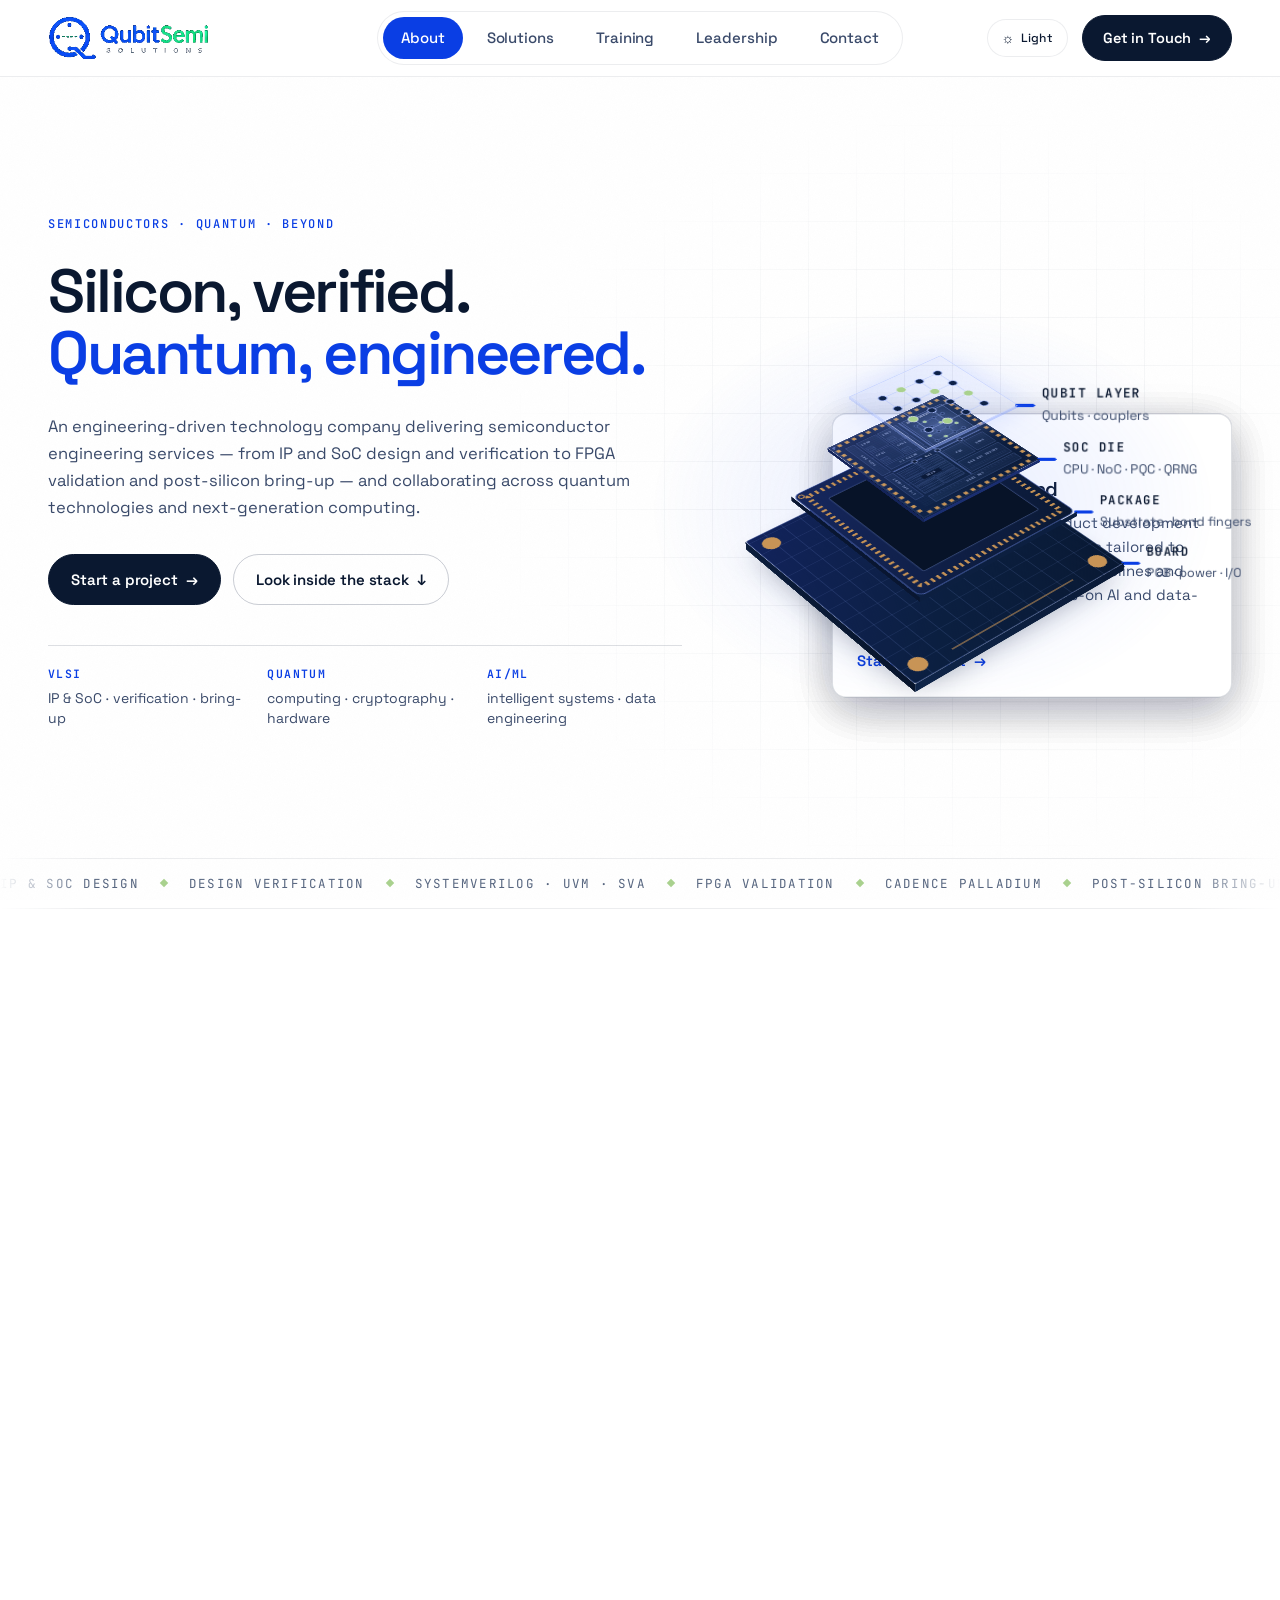
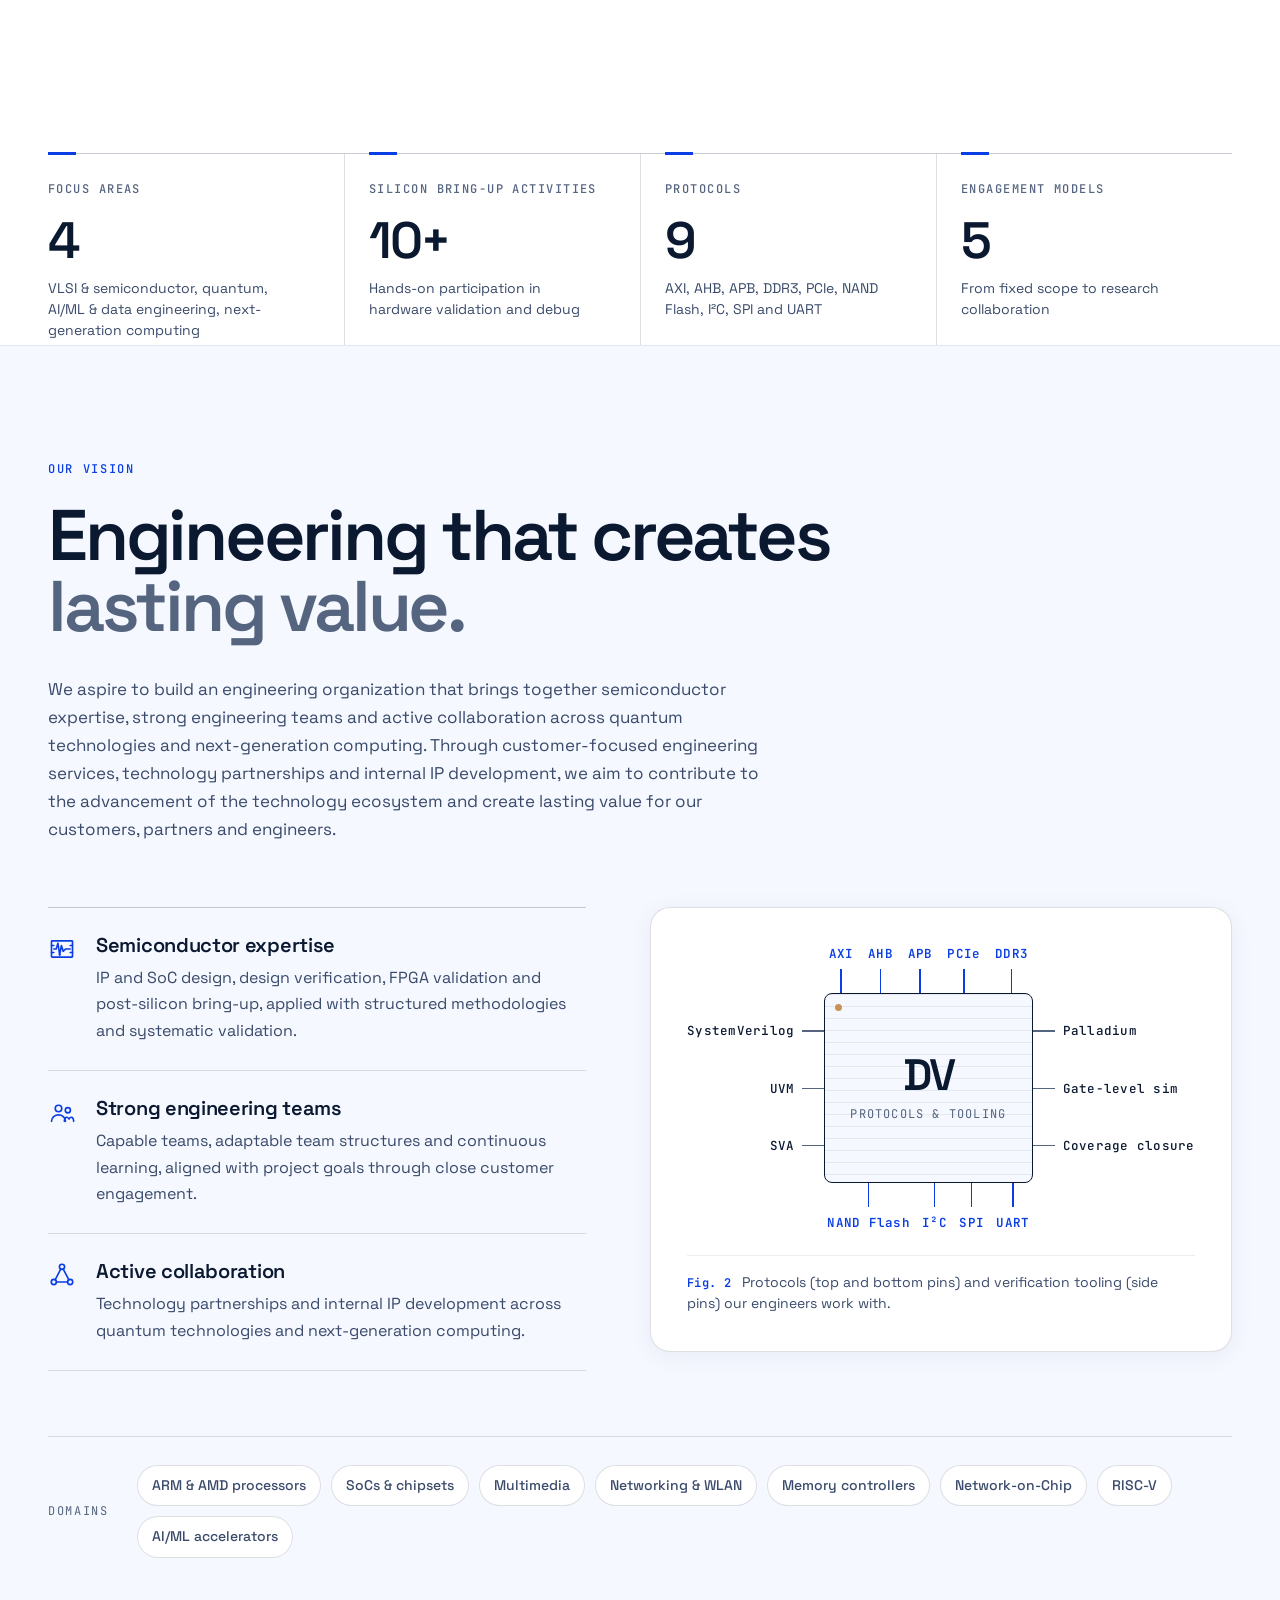
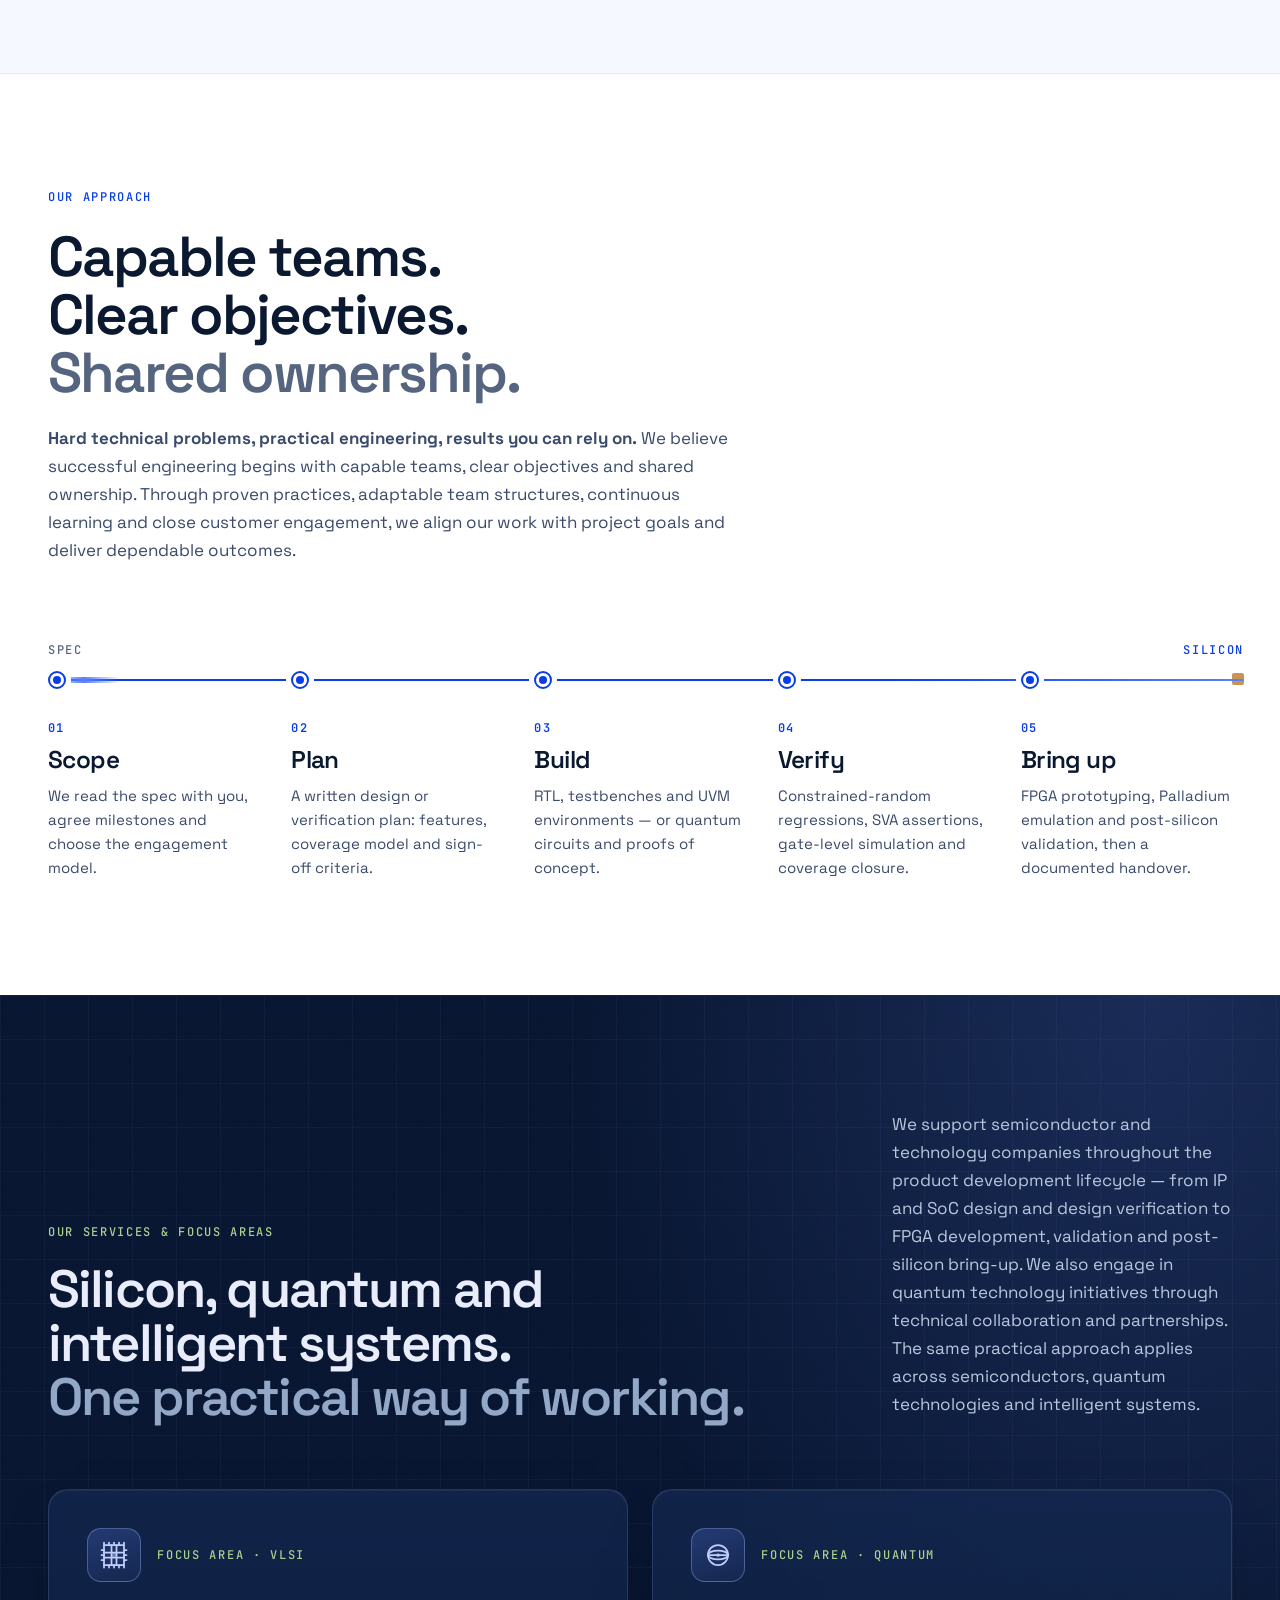
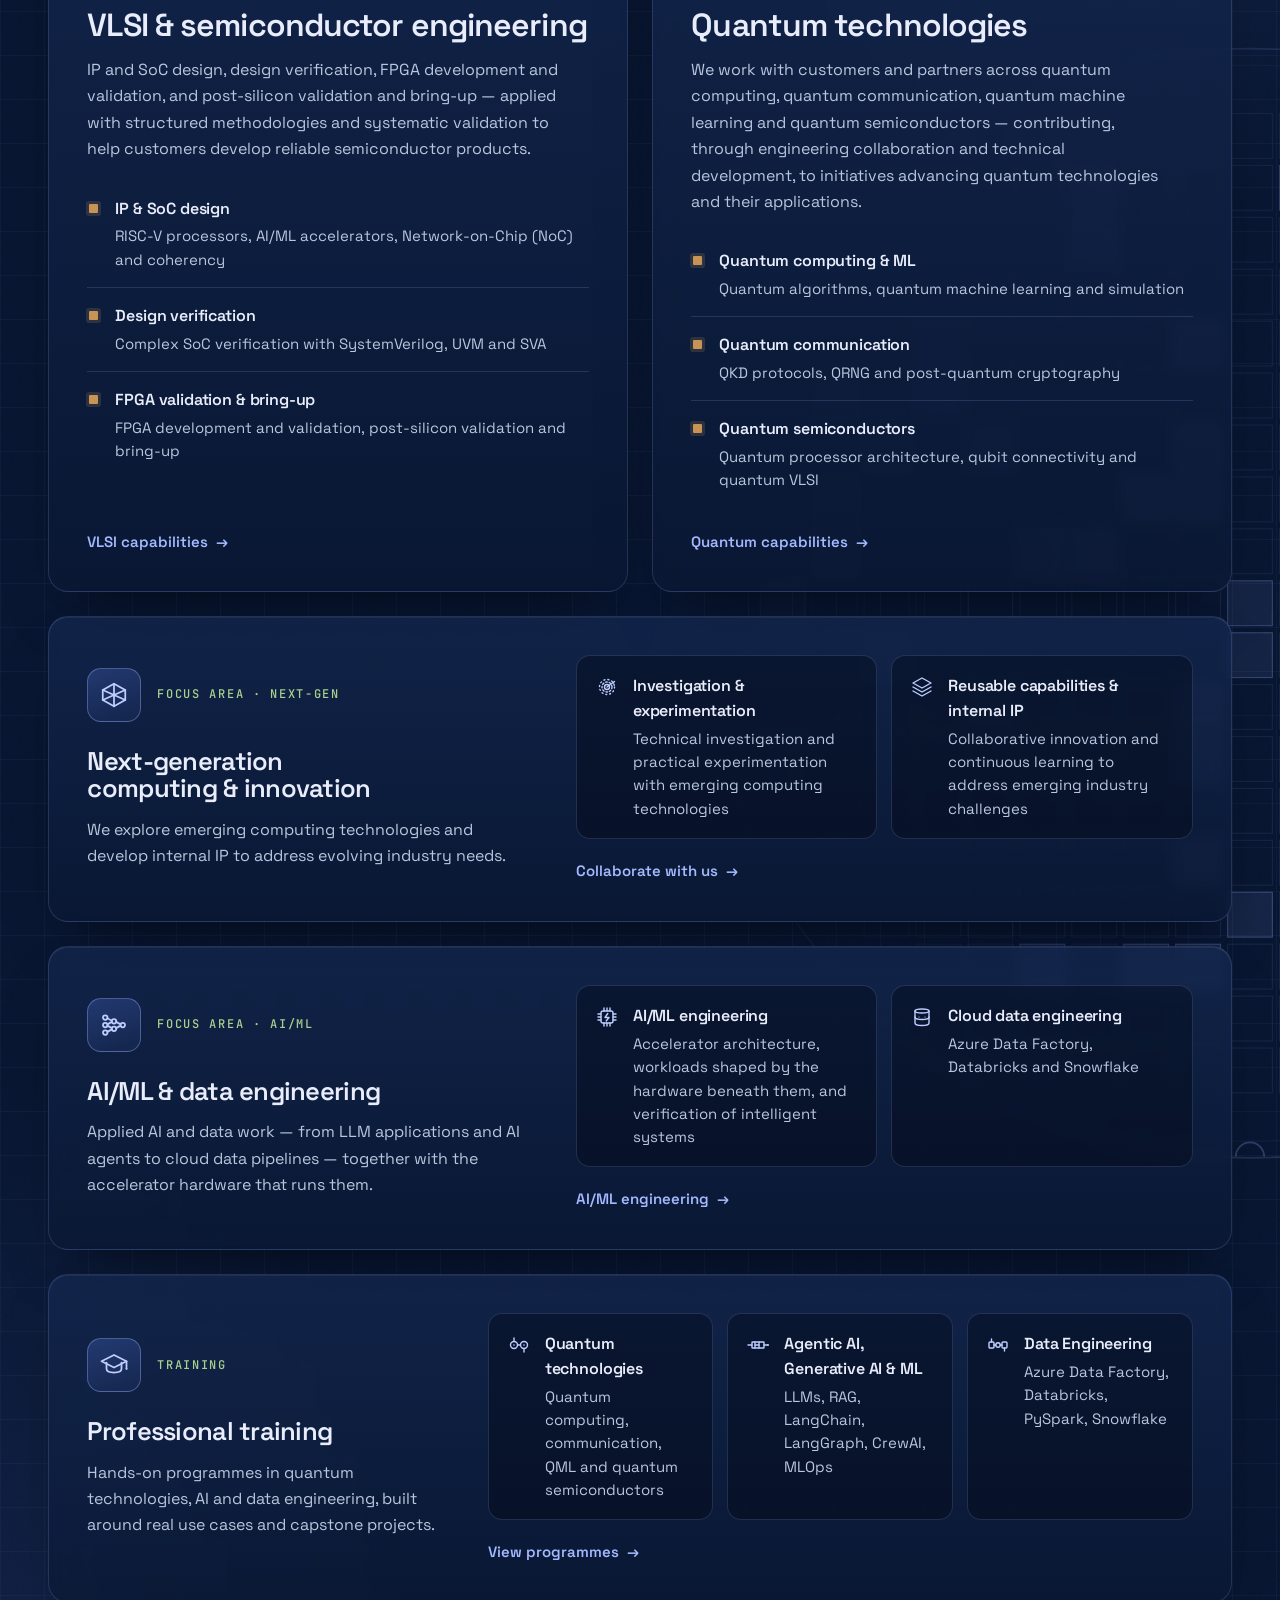
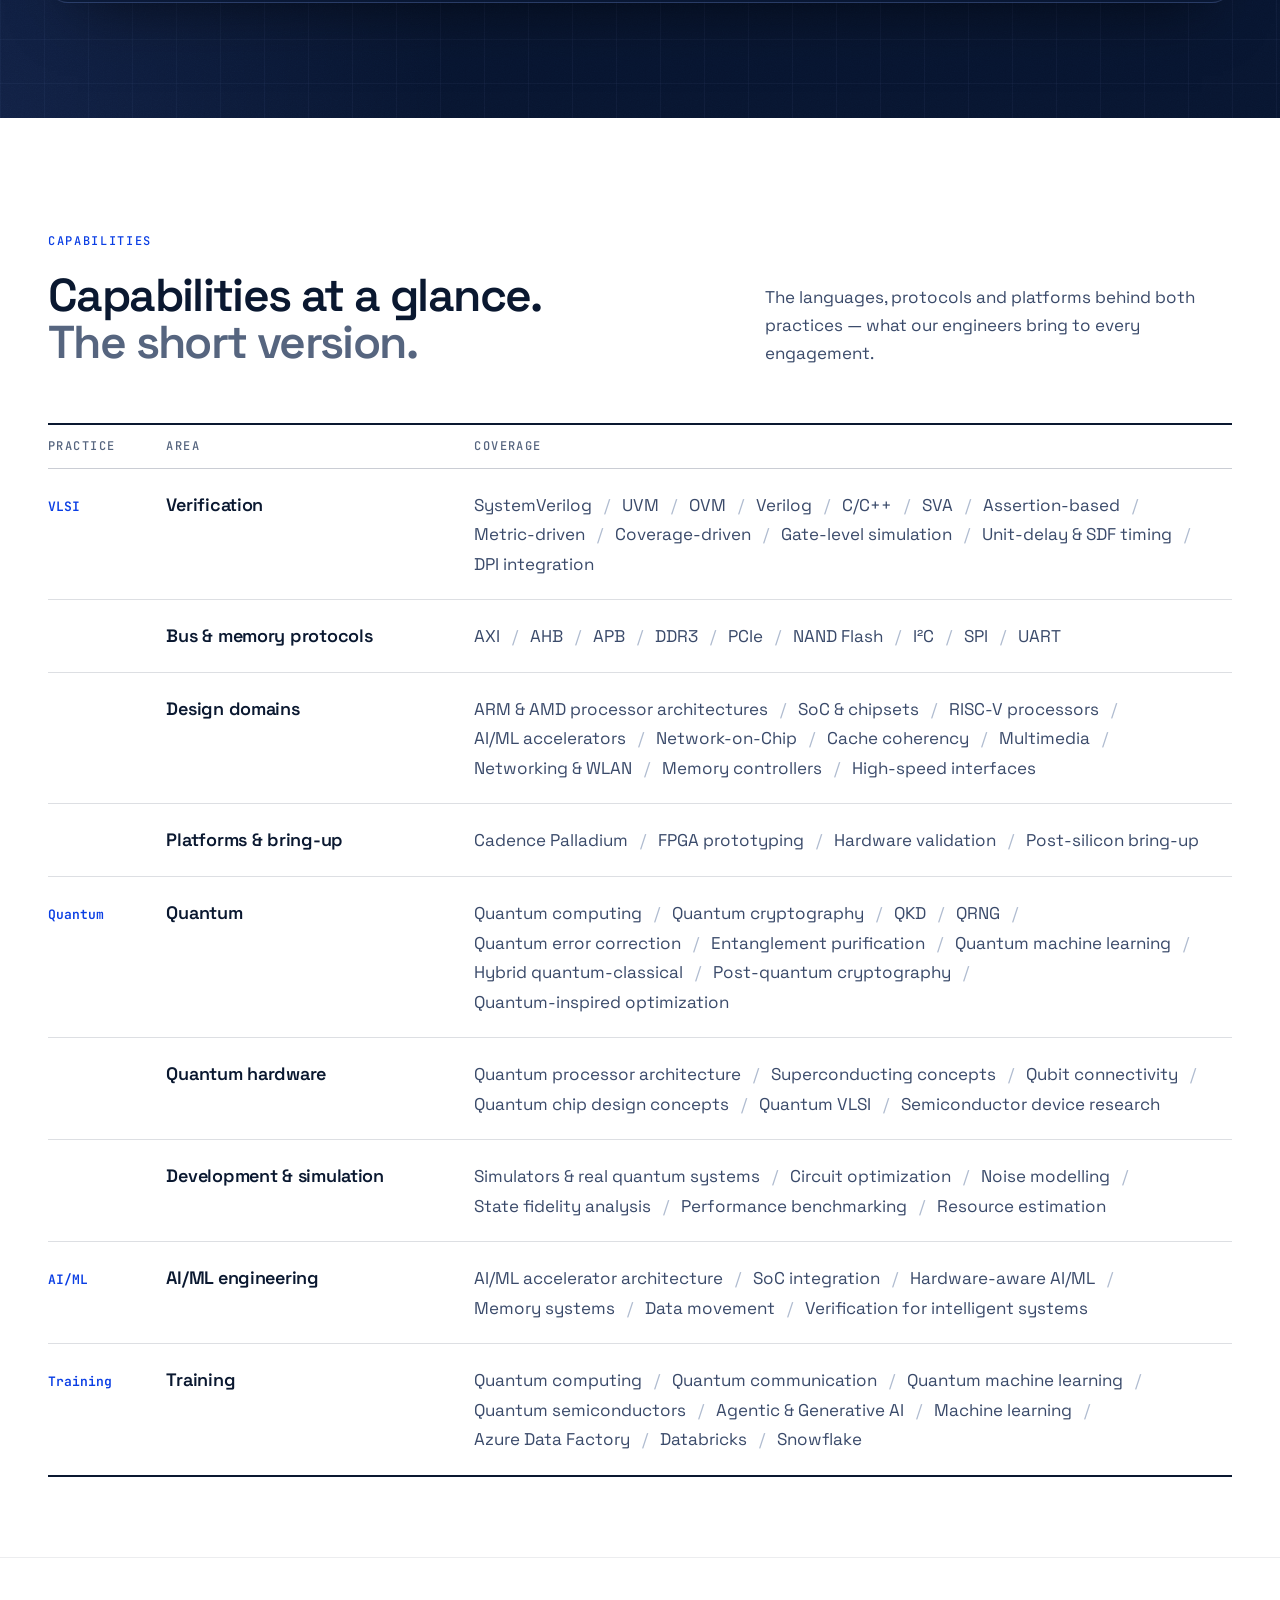
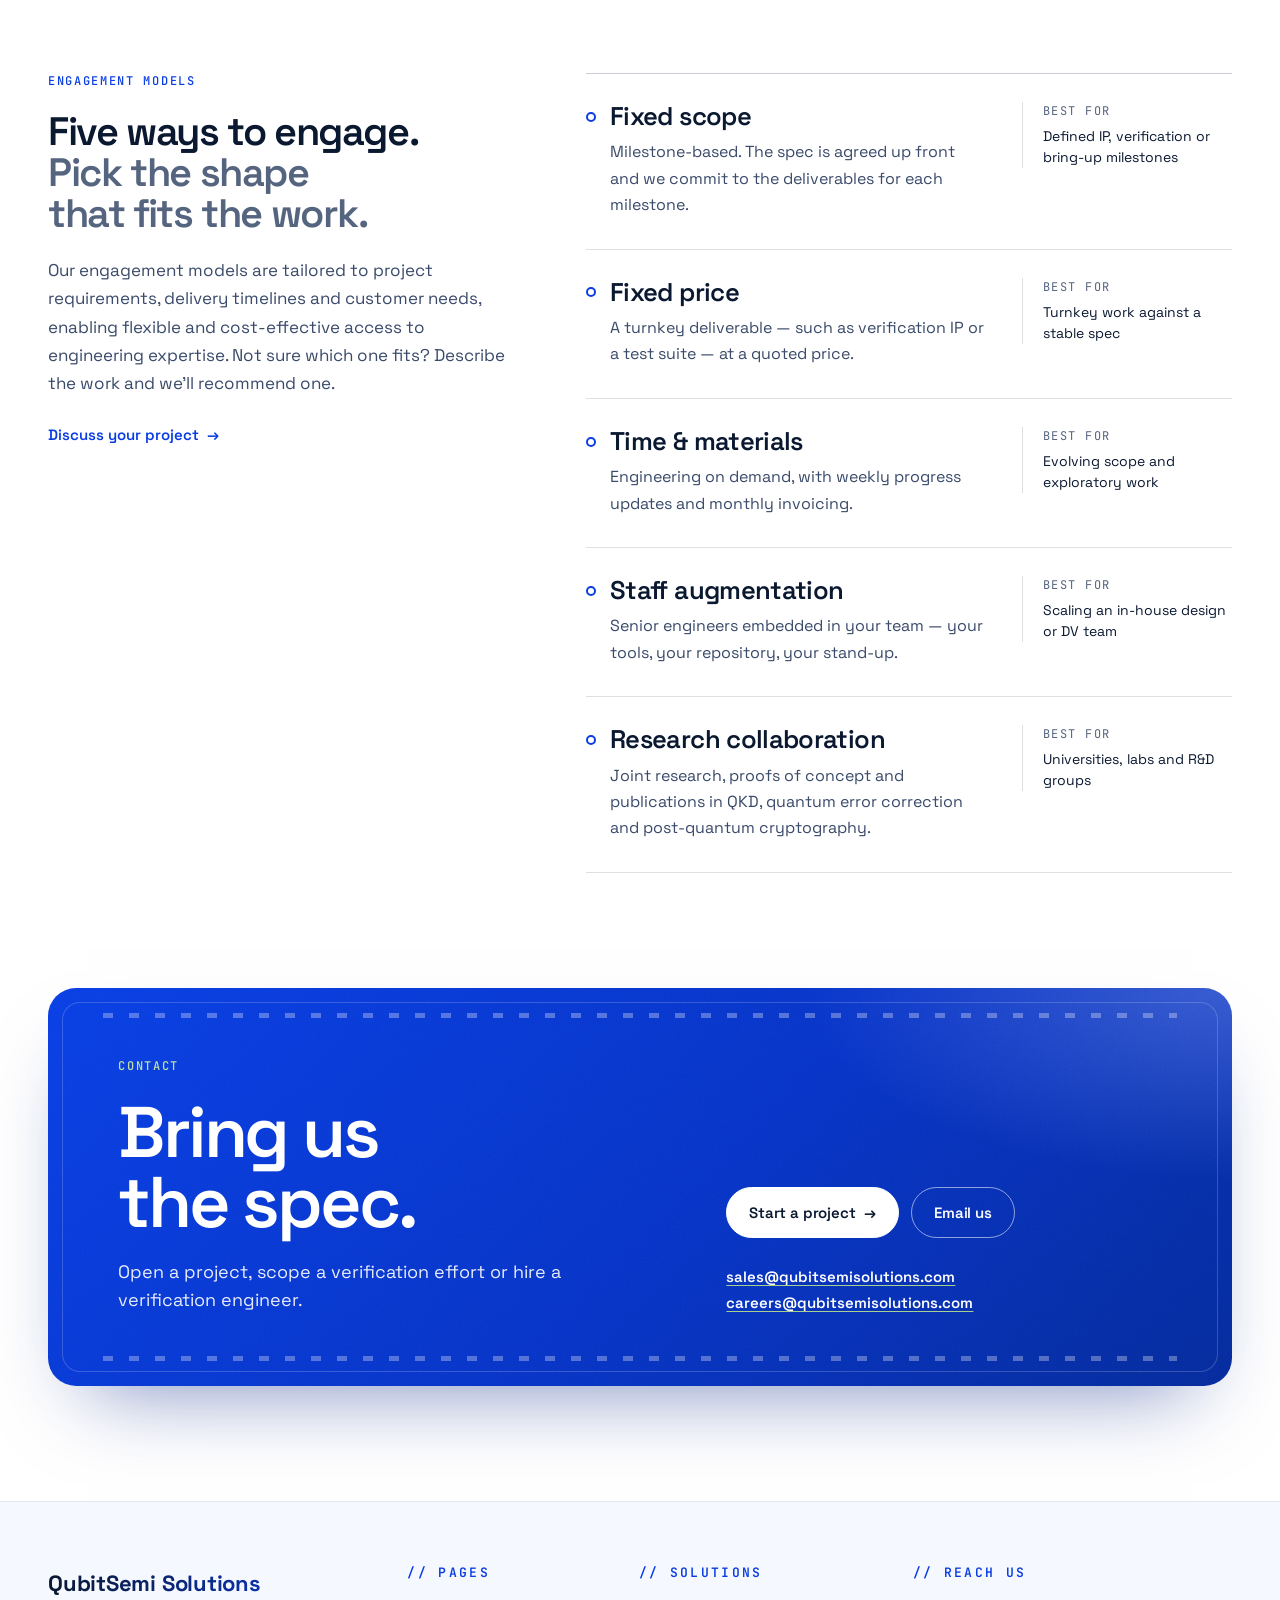
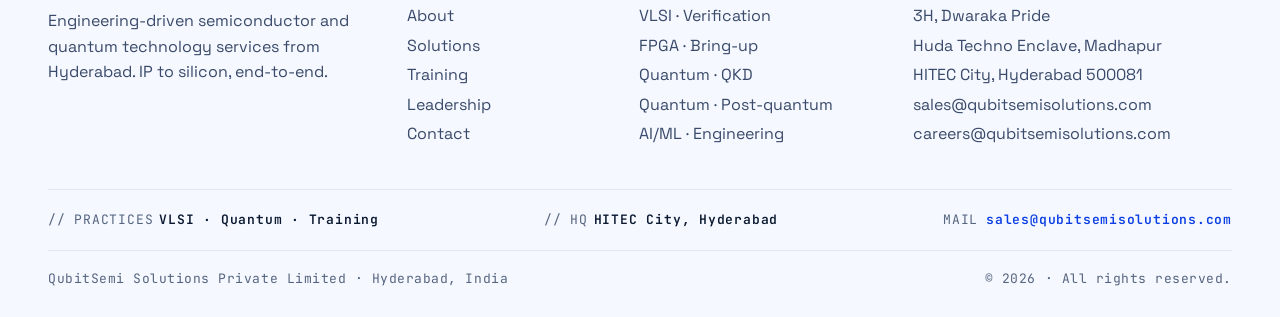
==== commit 3ae5af2b: "Accessibility and speed pass - Put the sticky quick-contact bar inside a landmark (axe: region) - Re" ====
--- a/index.html
+++ b/index.html
@@ -64,7 +64,7 @@
 </script>
 <script>/* runs before first paint: theme, js flag, page-transition support and the once-per-visit opening scene */
 (function(d){d.classList.add('js');if('CSSViewTransitionRule' in window)d.classList.add('vt');try{if(!sessionStorage.getItem('qsmi-intro')&&!(window.matchMedia&&matchMedia('(prefers-reduced-motion: reduce)').matches)){sessionStorage.setItem('qsmi-intro','1');d.classList.add('intro','intro-wait');var go=function(){d.classList.remove('intro-wait')};document.addEventListener('DOMContentLoaded',function(){try{document.fonts.load('600 1em "Space Grotesk"').then(go,go)}catch(e){go()}});setTimeout(go,1100);setTimeout(function(){d.classList.remove('intro')},4200)}}catch(e){}var t=null;try{t=localStorage.getItem('qsmi-theme')}catch(e){}if(t!=='light'&&t!=='dark'){t=(window.matchMedia&&matchMedia('(prefers-color-scheme: dark)').matches)?'dark':'light'}d.setAttribute('data-theme',t);var m=document.querySelector('meta[name="theme-color"]');if(m)m.setAttribute('content',t==='dark'?'#060c1a':'#ffffff')})(document.documentElement);</script>
-<link rel="stylesheet" href="styles.css?v=20261108b" />
+<link rel="stylesheet" href="styles.css?v=20261108f" />
 </head>
 <body>
 <a class="skip-link" href="#main">Skip to content</a>
@@ -76,8 +76,8 @@
   <div class="container masthead-inner">
 
     <a href="index.html" class="masthead-logo" aria-label="QubitSemi Solutions — home">
-      <img class="masthead-logo-img logo-light" src="logo.png" alt="QubitSemi Solutions" width="297" height="81" />
-      <img class="masthead-logo-img logo-dark" src="logo-dark.png" alt="" width="297" height="81" aria-hidden="true" />
+      <img class="masthead-logo-img logo-light" src="logo.png" alt="QubitSemi Solutions" width="297" height="81" loading="lazy" decoding="async" />
+      <img class="masthead-logo-img logo-dark" src="logo-dark.png" alt="" width="297" height="81" aria-hidden="true" loading="lazy" decoding="async" />
     </a>
 
     <nav class="masthead-nav" aria-label="Primary">
@@ -793,7 +793,7 @@
   </div>
 </footer>
 
-<div class="sticky-cta" data-sticky-cta>
+<div class="sticky-cta" data-sticky-cta role="complementary" aria-label="Quick contact">
   <span class="sticky-cta-label">VLSI · Quantum · Training</span>
   <a href="contact.html" class="btn-cta">Get in Touch <span aria-hidden="true">→</span></a>
 </div>
@@ -810,6 +810,6 @@
       <path d="M3 20 C3 16.5 6 14.5 9 14.5 C12 14.5 15 16.5 15 20"/>
       <path d="M14 20 C14 17 16 15 18 18 C20 15 22 17 22 20"/>
     </symbol></svg>
-<script src="script.js?v=20261108b" defer></script>
+<script src="script.js?v=20261108f" defer></script>
 </body>
 </html>
--- a/styles.css
+++ b/styles.css
@@ -5478,3 +5478,8 @@
 .mailpick-x:hover { color: var(--text); background: var(--accent-soft); }
 @media print { .mailpick { display: none; } }
 /* ══ /SITE · mail chooser ══ */
+
+/* ══ SITE · readability — small utility text (accessibility pass) ══ */
+.nav-drawer-meta { font-size: 14px; line-height: 1.8; }
+.sticky-cta-label { font-size: 12px; letter-spacing: 0.1em; }
+/* ══ /SITE · readability ══ */
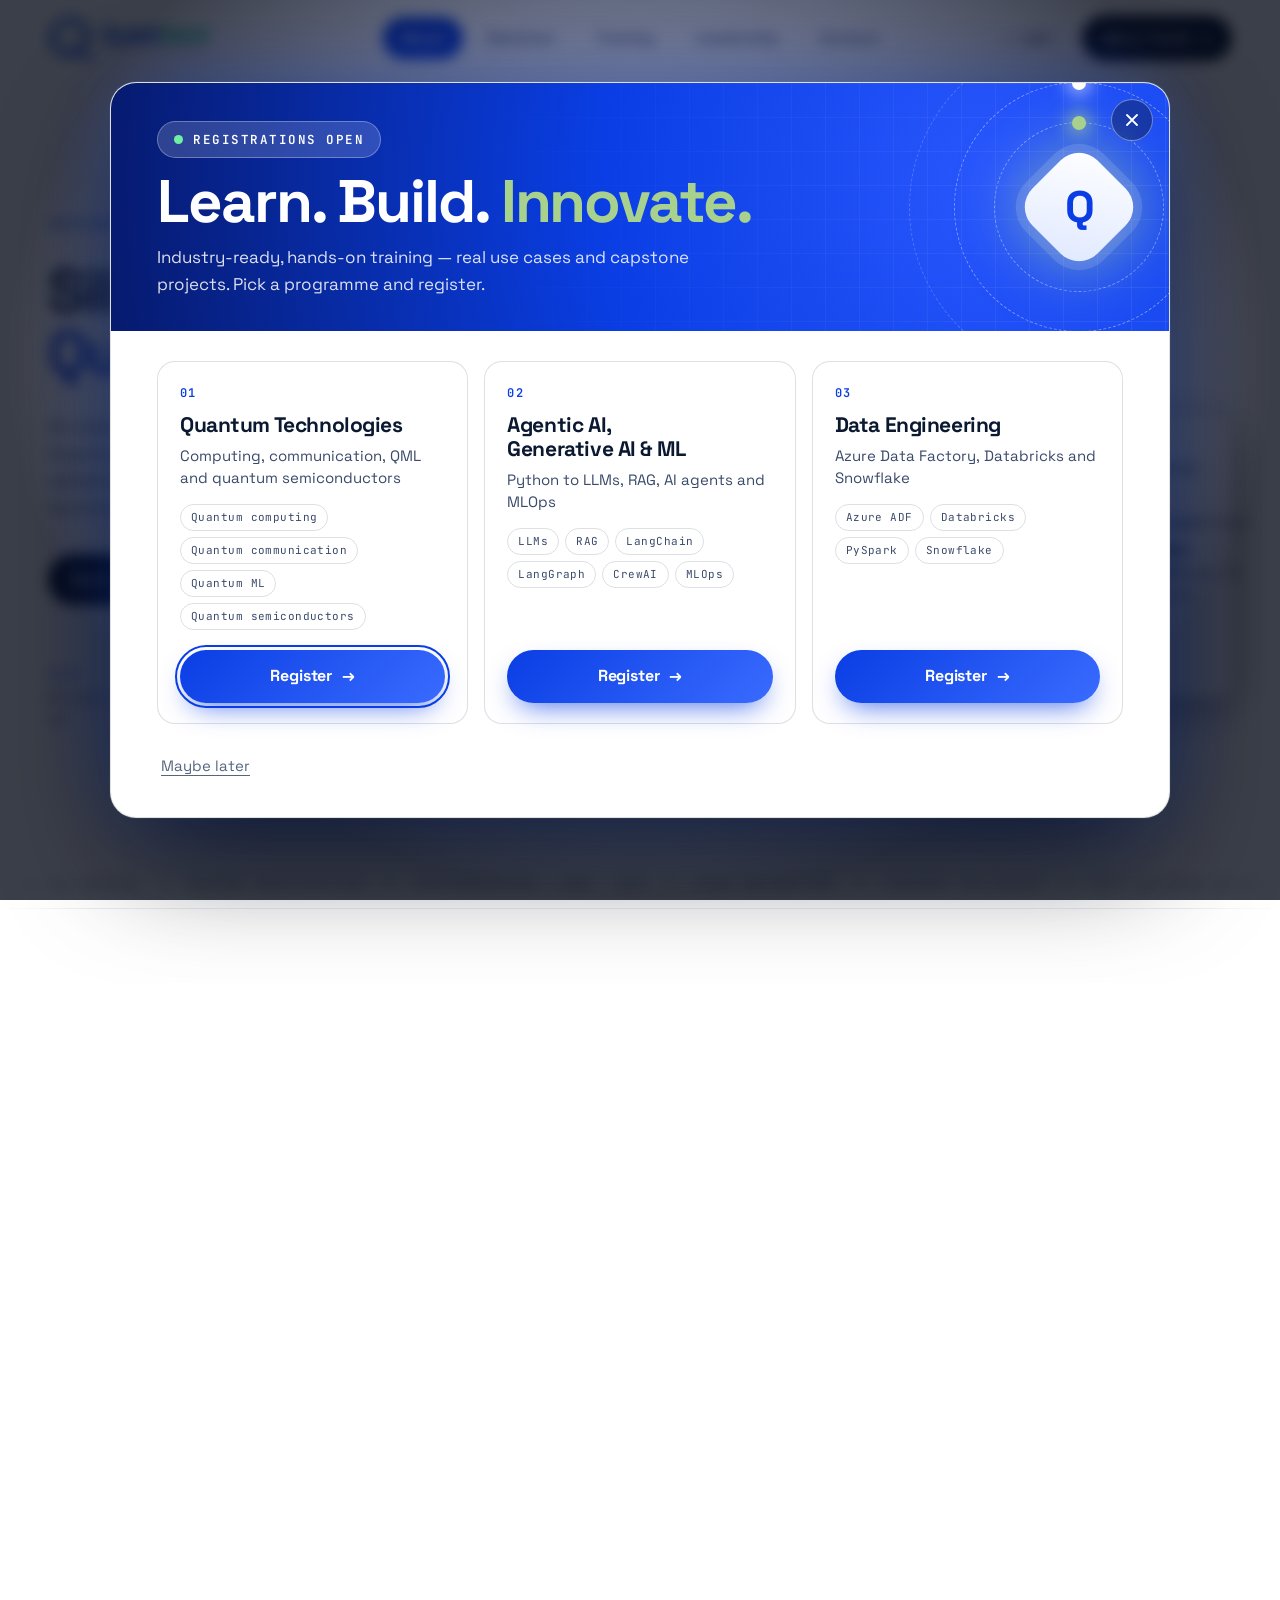
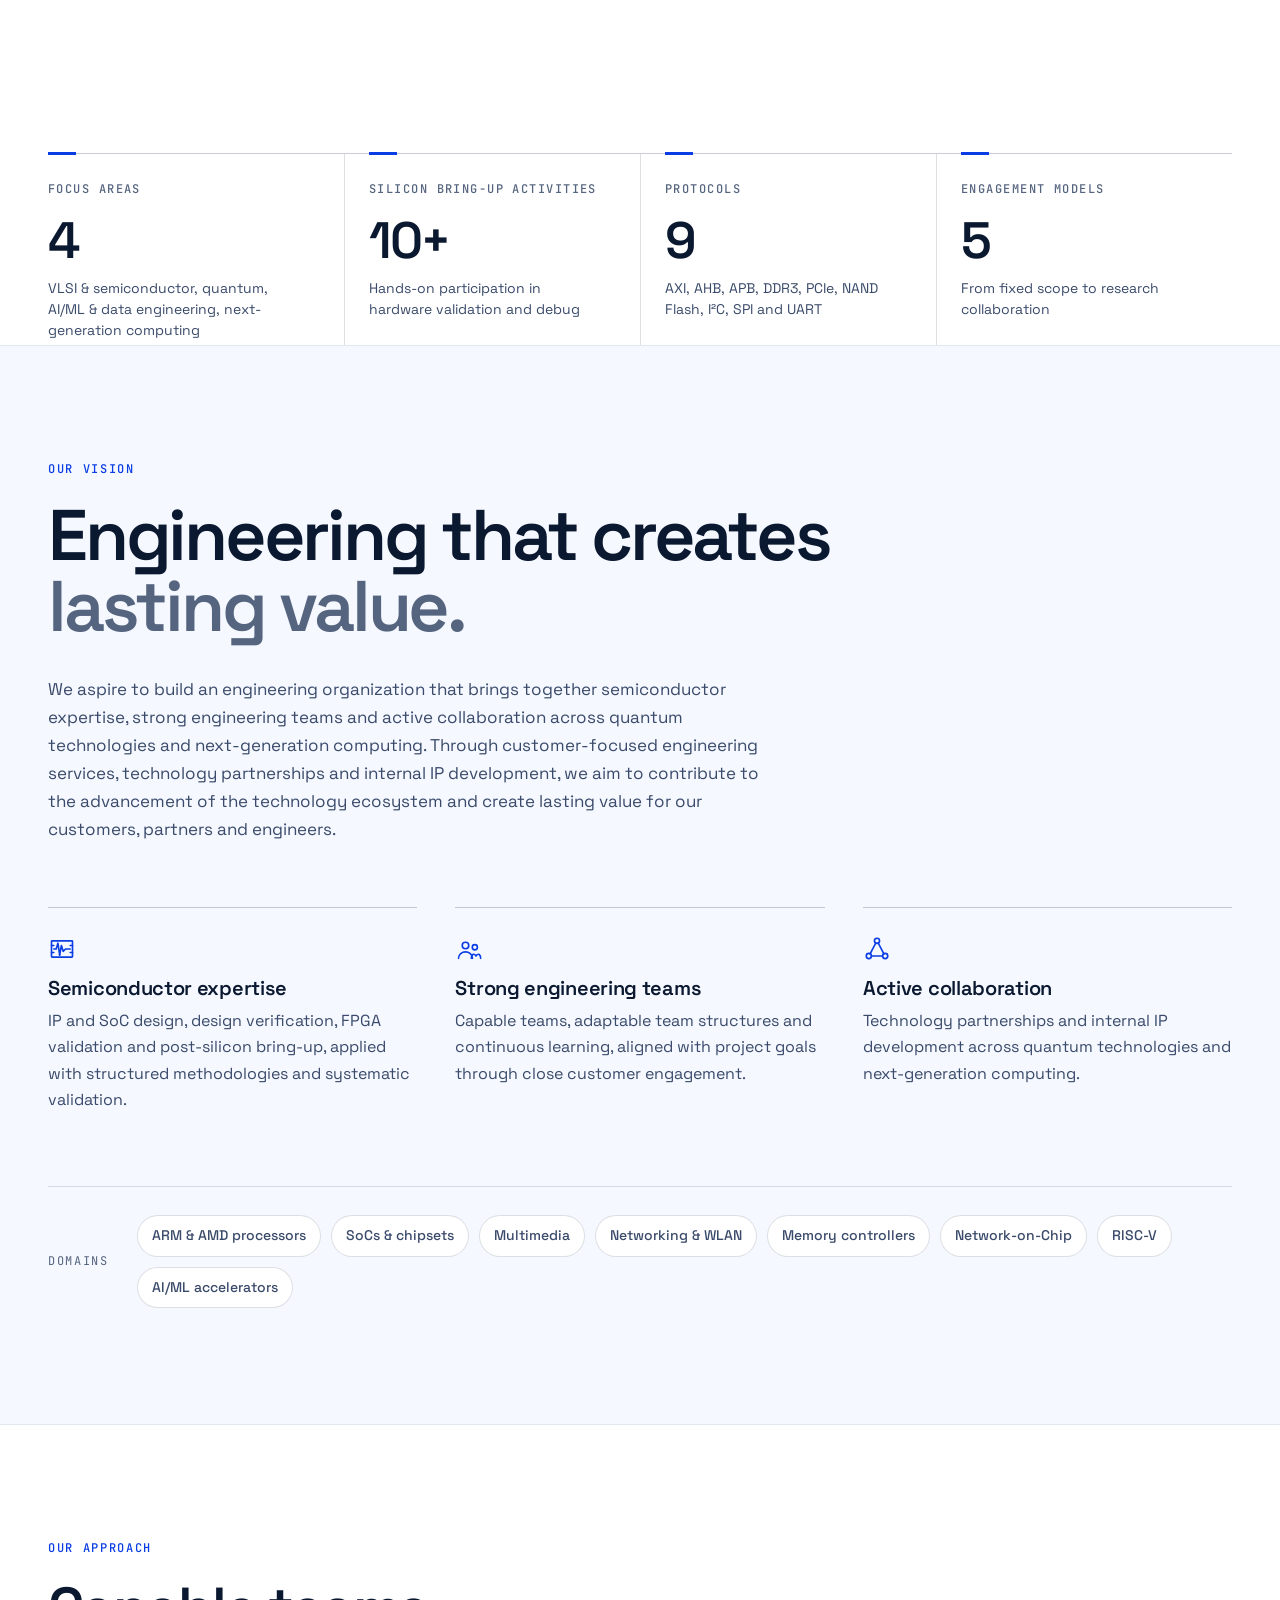
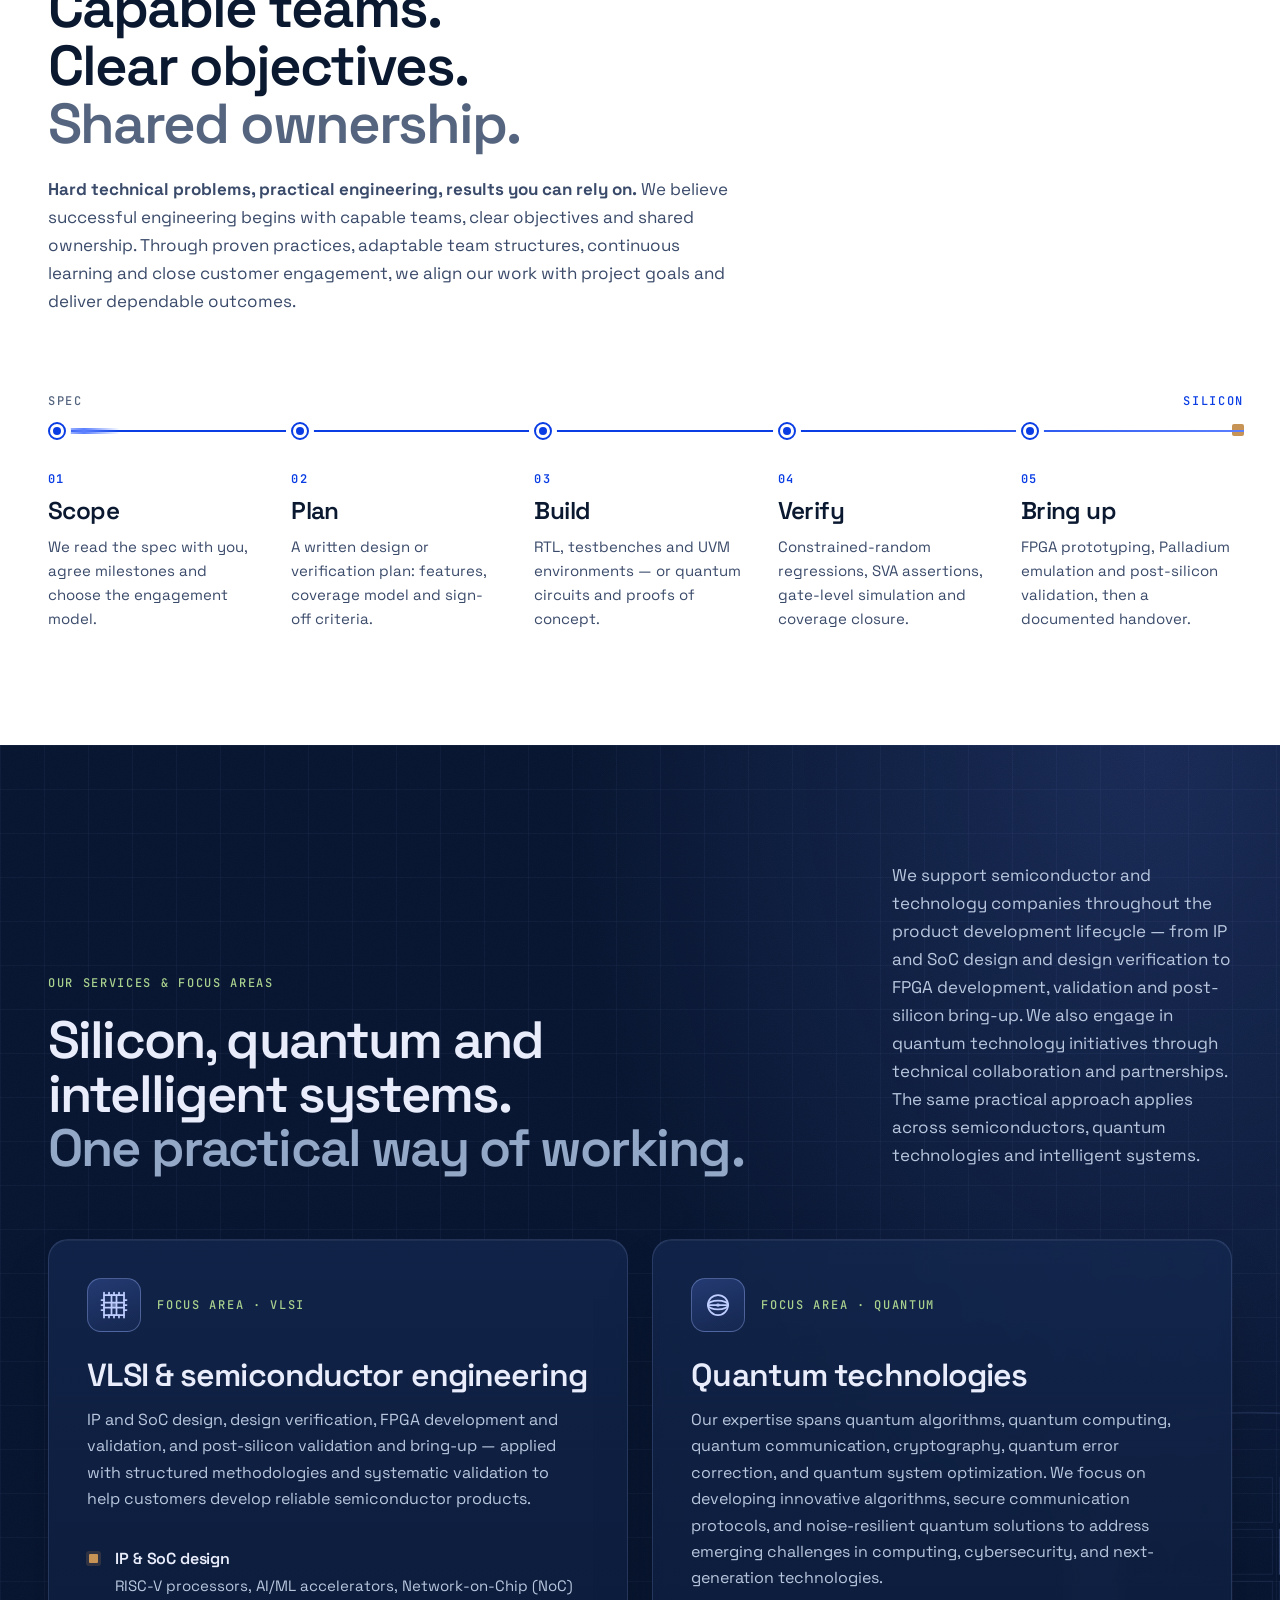
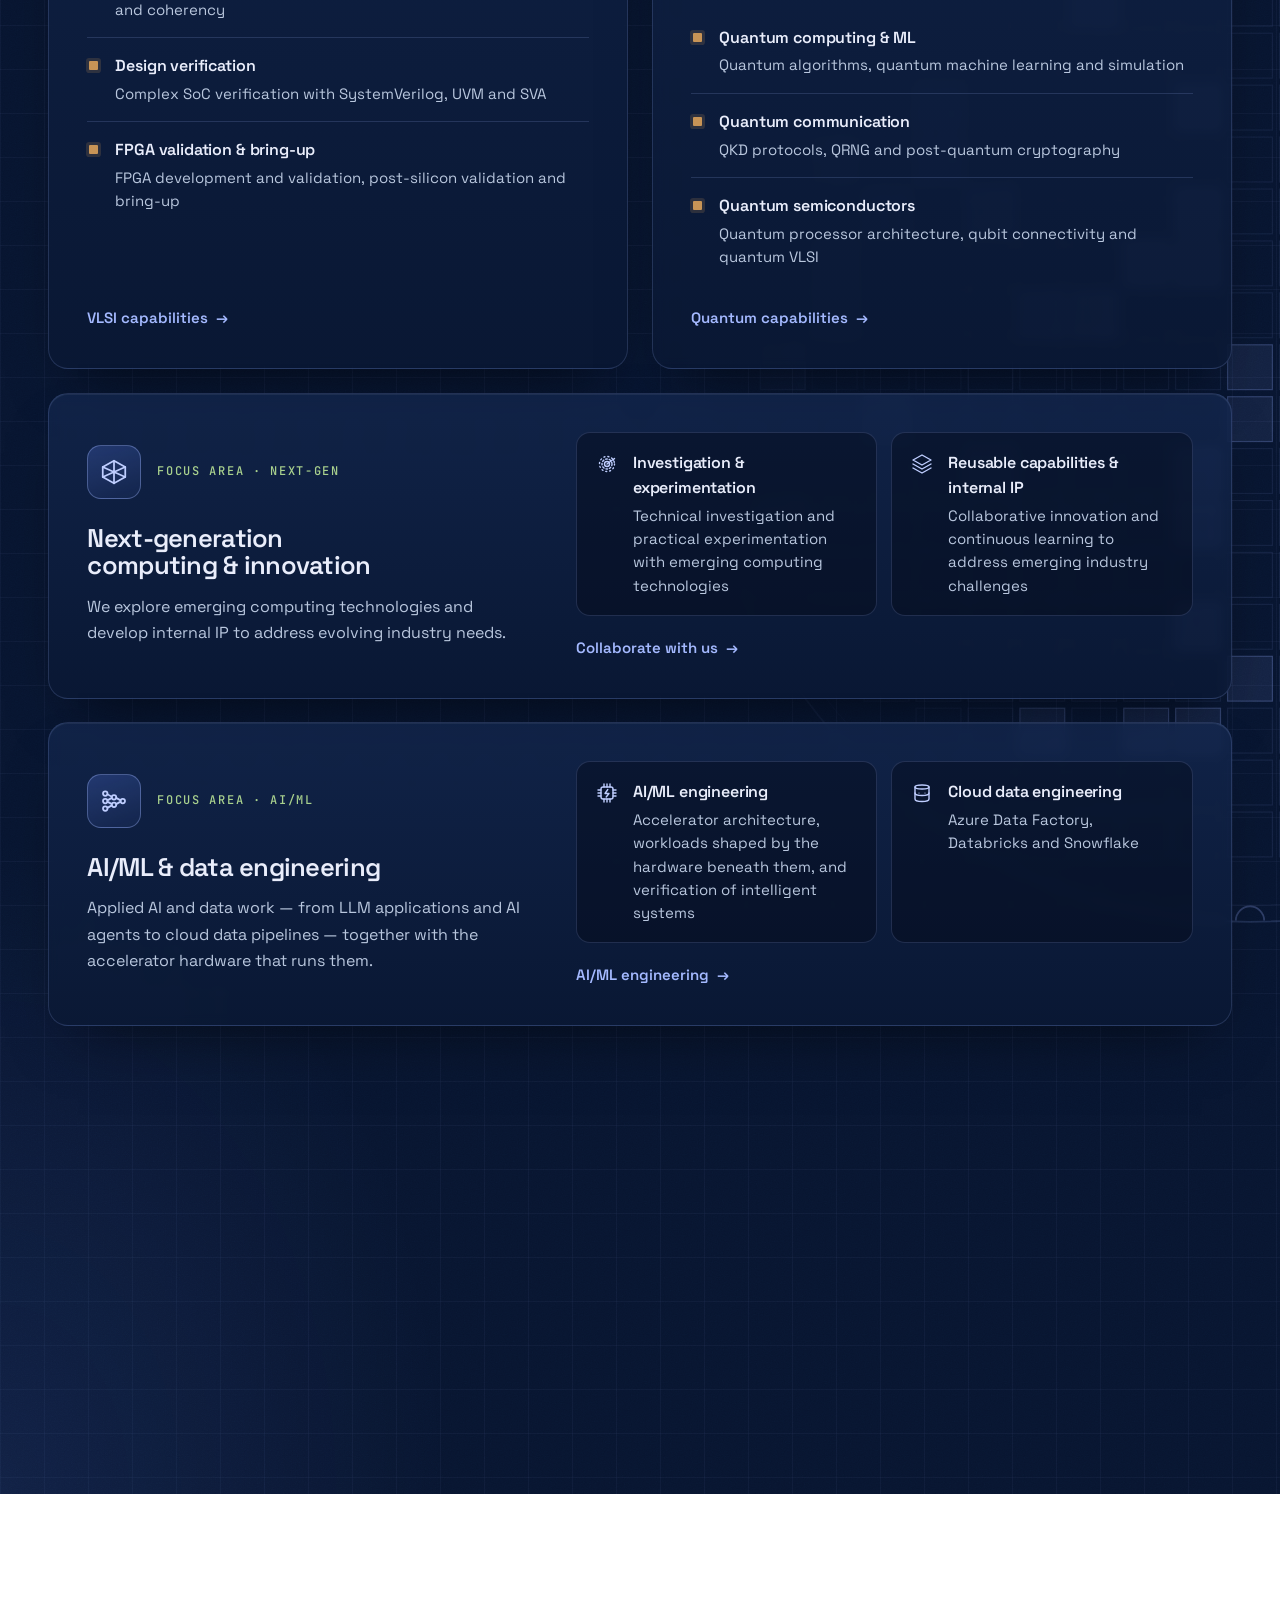
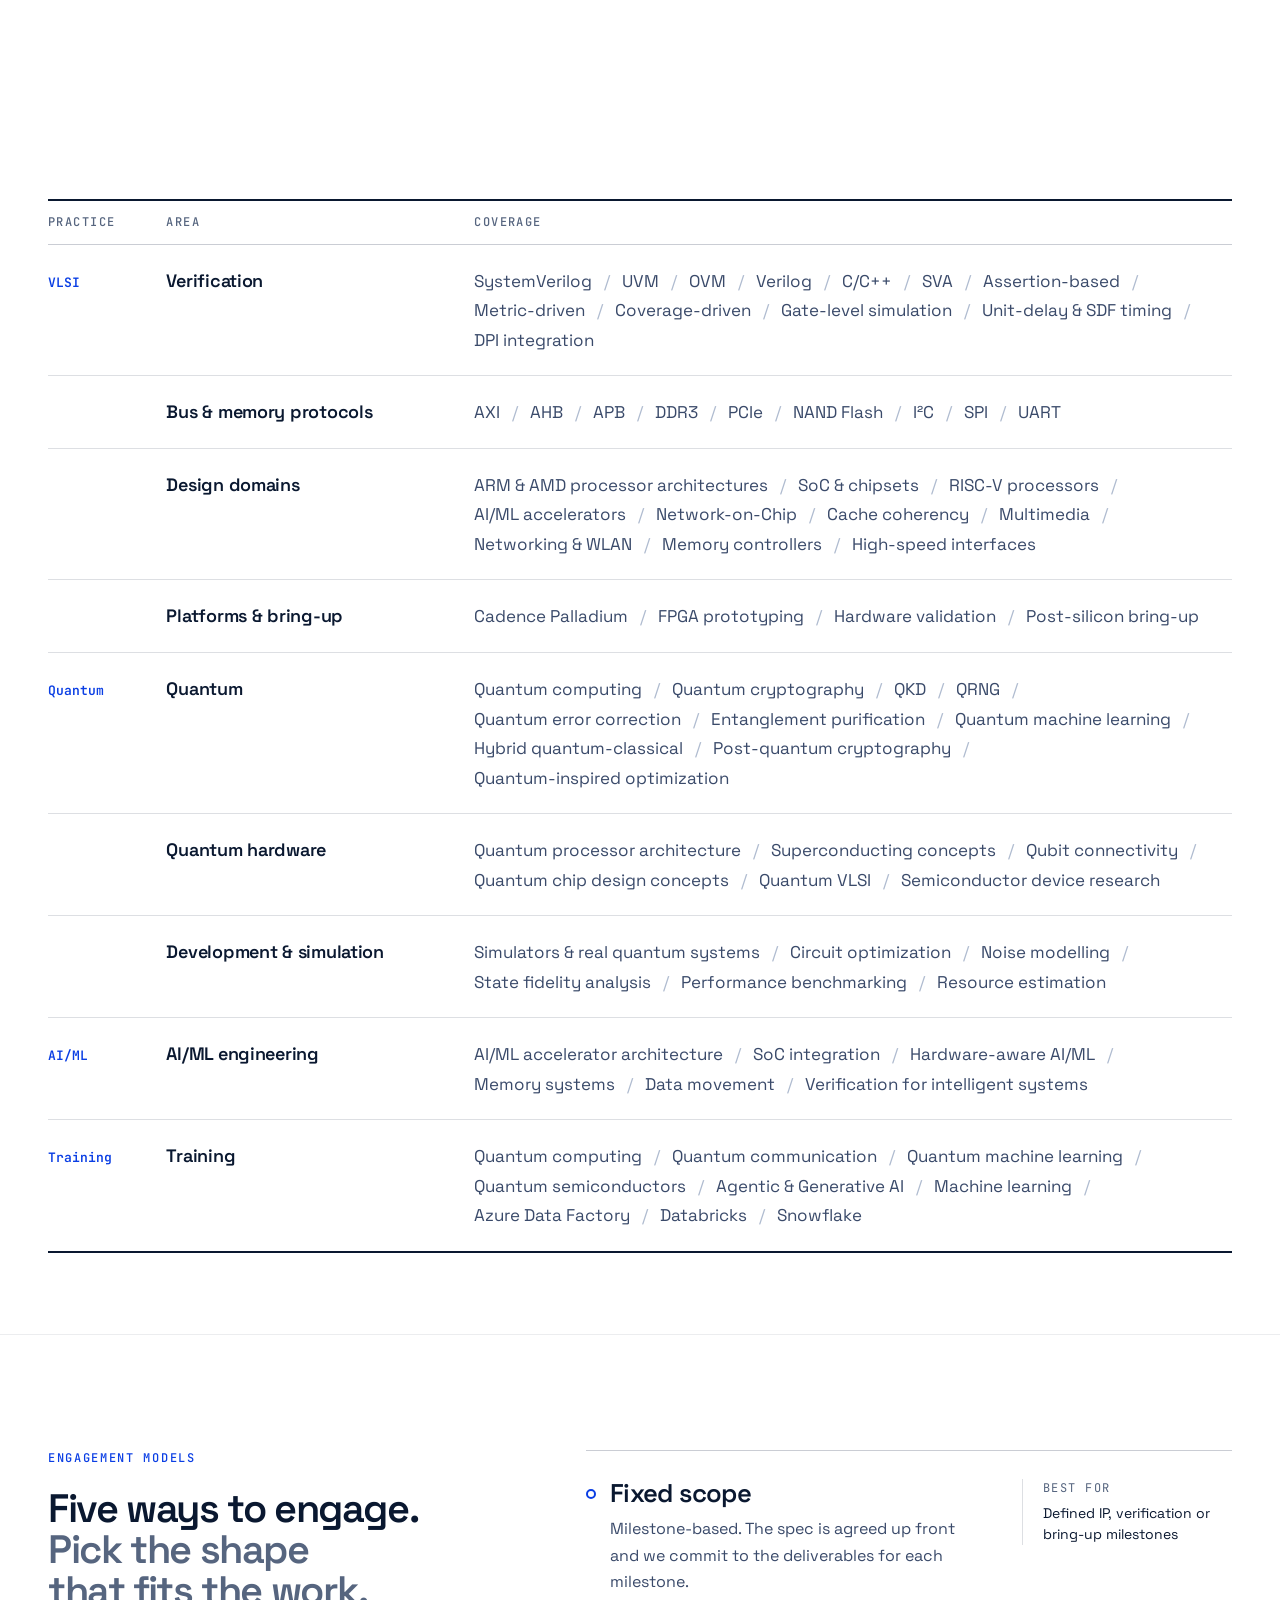
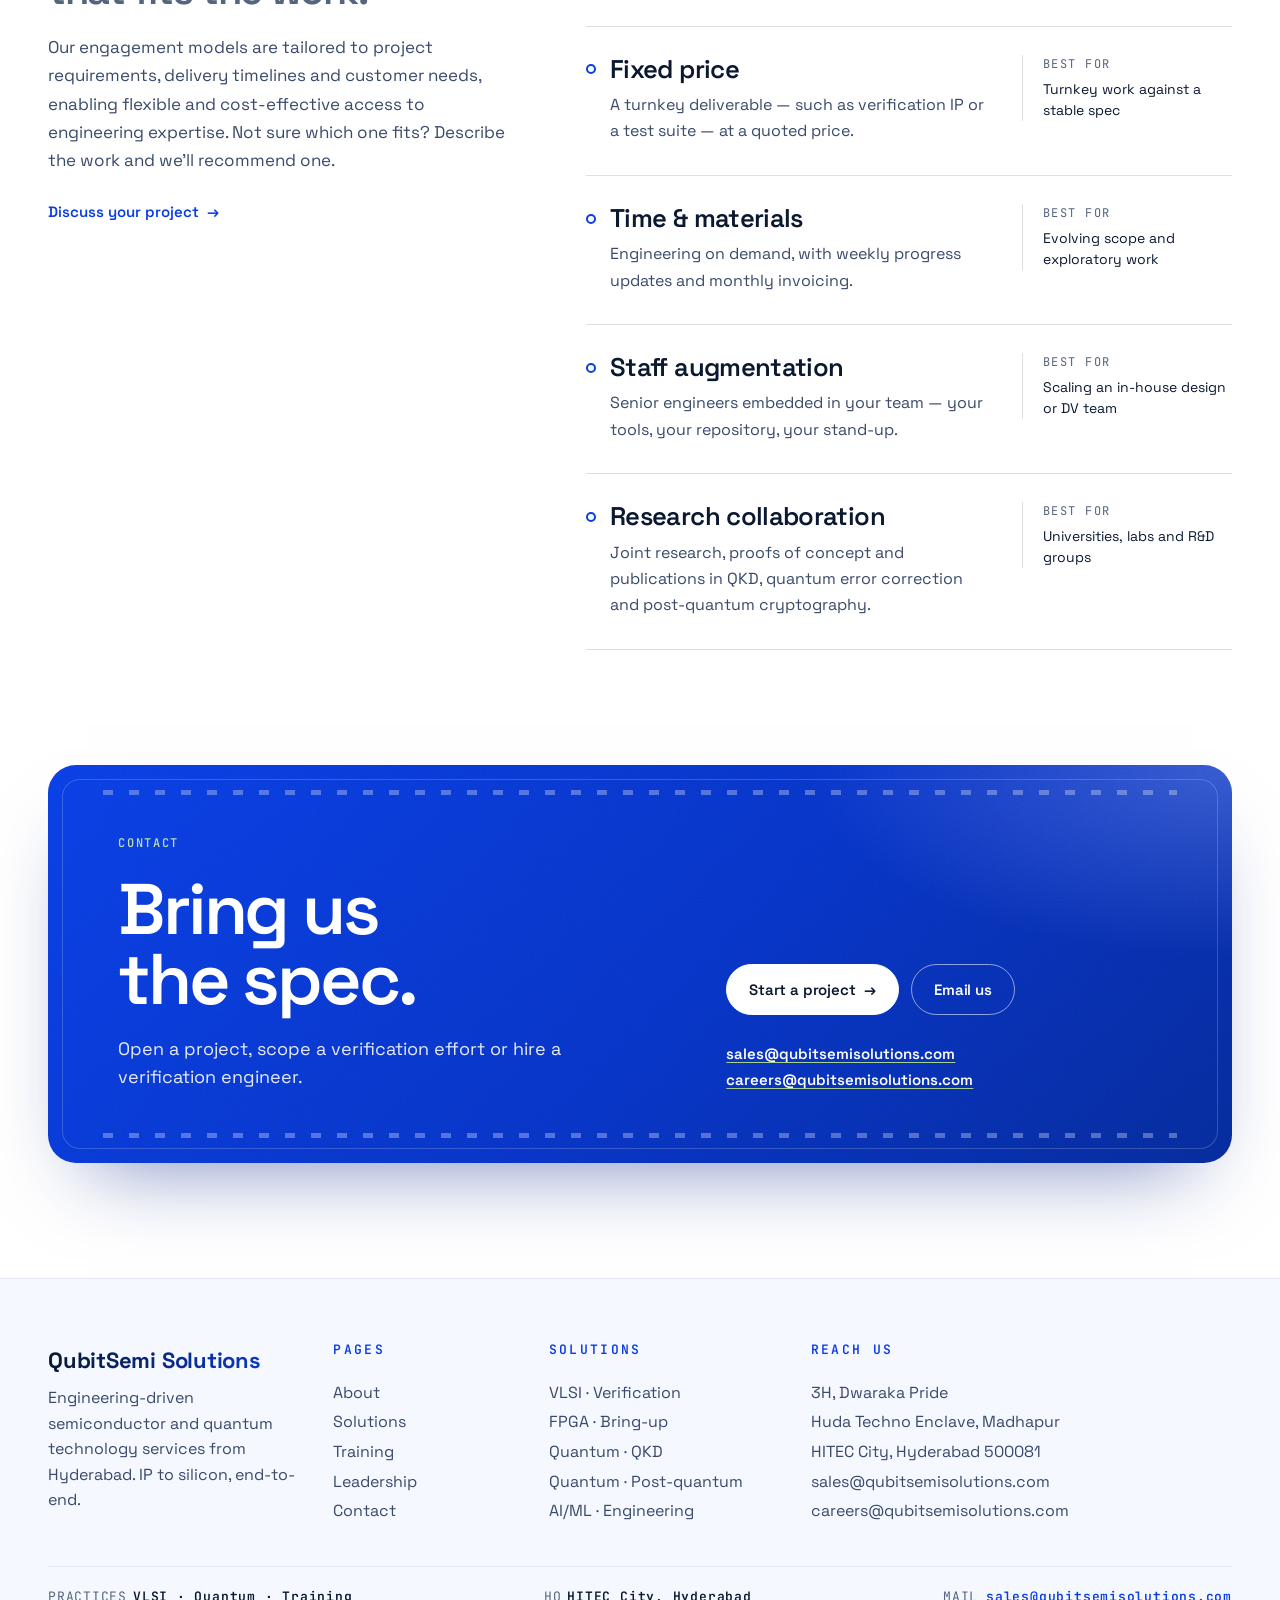
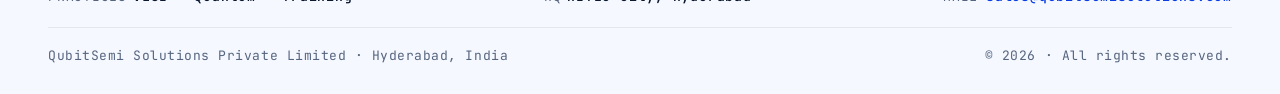
==== commit 0cf98ff8: "Client review round 2: remove diagrams/examples/comments, new quantum copy, older-device fixes - Rem" ====
--- a/index.html
+++ b/index.html
@@ -63,8 +63,8 @@
 }
 </script>
 <script>/* runs before first paint: theme, js flag, page-transition support and the once-per-visit opening scene */
-(function(d){d.classList.add('js');if('CSSViewTransitionRule' in window)d.classList.add('vt');try{if(!sessionStorage.getItem('qsmi-intro')&&!(window.matchMedia&&matchMedia('(prefers-reduced-motion: reduce)').matches)){sessionStorage.setItem('qsmi-intro','1');d.classList.add('intro','intro-wait');var go=function(){d.classList.remove('intro-wait')};document.addEventListener('DOMContentLoaded',function(){try{document.fonts.load('600 1em "Space Grotesk"').then(go,go)}catch(e){go()}});setTimeout(go,1100);setTimeout(function(){d.classList.remove('intro')},4200)}}catch(e){}var t=null;try{t=localStorage.getItem('qsmi-theme')}catch(e){}if(t!=='light'&&t!=='dark'){t=(window.matchMedia&&matchMedia('(prefers-color-scheme: dark)').matches)?'dark':'light'}d.setAttribute('data-theme',t);var m=document.querySelector('meta[name="theme-color"]');if(m)m.setAttribute('content',t==='dark'?'#060c1a':'#ffffff')})(document.documentElement);</script>
-<link rel="stylesheet" href="styles.css?v=20261108f" />
+(function(d){d.classList.add('js');if(!(window.CSS&&CSS.registerProperty))d.classList.add('no-prop');if('CSSViewTransitionRule' in window)d.classList.add('vt');try{if(!sessionStorage.getItem('qsmi-intro')&&!(window.matchMedia&&matchMedia('(prefers-reduced-motion: reduce)').matches)){sessionStorage.setItem('qsmi-intro','1');d.classList.add('intro','intro-wait');var go=function(){d.classList.remove('intro-wait')};document.addEventListener('DOMContentLoaded',function(){try{document.fonts.load('600 1em "Space Grotesk"').then(go,go)}catch(e){go()}});setTimeout(go,1100);setTimeout(function(){d.classList.remove('intro')},4200)}}catch(e){}var t=null;try{t=localStorage.getItem('qsmi-theme')}catch(e){}if(t!=='light'&&t!=='dark'){t=(window.matchMedia&&matchMedia('(prefers-color-scheme: dark)').matches)?'dark':'light'}d.setAttribute('data-theme',t);var m=document.querySelector('meta[name="theme-color"]');if(m)m.setAttribute('content',t==='dark'?'#060c1a':'#ffffff')})(document.documentElement);</script>
+<link rel="stylesheet" href="styles.css?v=20261108p" />
 </head>
 <body>
 <a class="skip-link" href="#main">Skip to content</a>
@@ -426,28 +426,6 @@
           </div>
         </li>
       </ul>
-
-      <figure class="hv2-pinout reveal" data-reveal-delay="1">
-        <div class="hv2-pinout-grid">
-          <ul class="hv2-pins hv2-pins--top" aria-label="Bus and interconnect protocols">
-            <li>AXI</li><li>AHB</li><li>APB</li><li>PCIe</li><li>DDR3</li>
-          </ul>
-          <ul class="hv2-pins hv2-pins--left" aria-label="Verification languages and methodology">
-            <li>SystemVerilog</li><li>UVM</li><li>SVA</li>
-          </ul>
-          <div class="hv2-chip">
-            <span class="hv2-chip-big">DV</span>
-            <span class="hv2-chip-sub">Protocols &amp; tooling</span>
-          </div>
-          <ul class="hv2-pins hv2-pins--right" aria-label="Verification platforms and sign-off">
-            <li>Palladium</li><li>Gate-level sim</li><li>Coverage closure</li>
-          </ul>
-          <ul class="hv2-pins hv2-pins--bot" aria-label="Memory and peripheral protocols">
-            <li>NAND Flash</li><li>I²C</li><li>SPI</li><li>UART</li>
-          </ul>
-        </div>
-        <figcaption><b>Fig. 2</b> Protocols (top and bottom pins) and verification tooling (side pins) our engineers work with.</figcaption>
-      </figure>
     </div>
 
     <!-- PLACEHOLDER: client logos. Domains below come from the client's Solutions content (Domain Expertise); add approved client names/logos here when available. Do not invent names. -->
@@ -543,7 +521,7 @@
           <p class="hv2-practice-tag">Focus area · Quantum</p>
         </div>
         <h3>Quantum technologies</h3>
-        <p class="hv2-practice-text">We work with customers and partners across quantum computing, quantum communication, quantum machine learning and quantum semiconductors — contributing, through engineering collaboration and technical development, to initiatives advancing quantum technologies and their applications.</p>
+        <p class="hv2-practice-text">Our expertise spans quantum algorithms, quantum computing, quantum communication, cryptography, quantum error correction, and quantum system optimization. We focus on developing innovative algorithms, secure communication protocols, and noise-resilient quantum solutions to address emerging challenges in computing, cybersecurity, and next-generation technologies.</p>
         <ul class="hv2-services">
           <li><strong>Quantum computing &amp; ML</strong><span>Quantum algorithms, quantum machine learning and simulation</span></li>
           <li><strong>Quantum communication</strong><span>QKD protocols, QRNG and post-quantum cryptography</span></li>
@@ -745,7 +723,7 @@
       </div>
 
       <div>
-        <h2>// PAGES</h2>
+        <h2>Pages</h2>
         <ul>
           <li><a href="index.html">About</a></li>
           <li><a href="solutions.html">Solutions</a></li>
@@ -756,7 +734,7 @@
       </div>
 
       <div>
-        <h2>// SOLUTIONS</h2>
+        <h2>Solutions</h2>
         <ul>
           <li><a href="solutions.html#vlsi">VLSI · Verification</a></li>
           <li><a href="solutions.html#vlsi">FPGA · Bring-up</a></li>
@@ -766,7 +744,7 @@
       </div>
 
       <div>
-        <h2>// REACH US</h2>
+        <h2>Reach us</h2>
         <ul>
           <li>3H, Dwaraka Pride</li>
           <li>Huda Techno Enclave, Madhapur</li>
@@ -778,8 +756,8 @@
     </div>
 
     <div class="colophon">
-      <div class="colophon-cell"><span class="ck">// PRACTICES</span><span class="cv">VLSI · Quantum · Training</span></div>
-      <div class="colophon-cell"><span class="ck">// HQ</span><span class="cv">HITEC City, Hyderabad</span></div>
+      <div class="colophon-cell"><span class="ck">Practices</span><span class="cv">VLSI · Quantum · Training</span></div>
+      <div class="colophon-cell"><span class="ck">HQ</span><span class="cv">HITEC City, Hyderabad</span></div>
       <div class="colophon-sig">
         <span class="sig-k">MAIL</span><a class="sig-v" href="mailto:sales@qubitsemisolutions.com">sales@qubitsemisolutions.com</a>
       </div>
@@ -810,6 +788,6 @@
       <path d="M3 20 C3 16.5 6 14.5 9 14.5 C12 14.5 15 16.5 15 20"/>
       <path d="M14 20 C14 17 16 15 18 18 C20 15 22 17 22 20"/>
     </symbol></svg>
-<script src="script.js?v=20261108f" defer></script>
+<script src="script.js?v=20261108p" defer></script>
 </body>
 </html>
--- a/styles.css
+++ b/styles.css
@@ -4073,6 +4073,7 @@
 .hv2 .conv2-form input[aria-invalid="true"]:focus,
 .hv2 .conv2-form select[aria-invalid="true"]:focus,
 .hv2 .conv2-form textarea[aria-invalid="true"]:focus {
+  box-shadow: 0 0 0 1px var(--err);   /* fallback for browsers without color-mix() */
   box-shadow: 0 0 0 4px color-mix(in srgb, var(--err) 18%, transparent), 0 0 0 1px var(--err);
 }
 .hv2 .conv2-form .field-error {
@@ -5483,3 +5484,27 @@
 .nav-drawer-meta { font-size: 14px; line-height: 1.8; }
 .sticky-cta-label { font-size: 12px; letter-spacing: 0.1em; }
 /* ══ /SITE · readability ══ */
+
+/* ══ SITE · footer strip labels keep their uppercase look now the "//" prefixes are gone ══ */
+.colophon-cell .ck, .colophon-sig .sig-k { text-transform: uppercase; }
+/* ══ /SITE · footer strip labels ══ */
+
+/* ══ SITE · footer columns: keep the longer email address on one line on mid-width desktops ══ */
+@media (min-width: 981px) and (max-width: 1280px) {
+  .footprint-grid { grid-template-columns: 1.1fr 0.8fr 1fr 1.8fr; gap: 28px; }
+}
+/* ══ /SITE · footer columns ══ */
+
+/* ══ SITE · Home vision: the three reasons run across the full width now the pin-out figure is gone ══ */
+@media (min-width: 981px) {
+  .hv2-why-grid { grid-template-columns: minmax(0, 1fr); }
+  .hv2-why .hv2-reasons { display: grid; grid-template-columns: repeat(3, minmax(0, 1fr)); gap: 0 clamp(24px, 3vw, 56px); border-top: 0; }
+  .hv2-why .hv2-reasons > li { grid-template-columns: minmax(0, 1fr); gap: 14px; align-content: start; padding: 26px 0 8px; border-top: 1px solid var(--line-strong); border-bottom: 0; }
+}
+/* ══ /SITE · Home vision reasons ══ */
+
+/* ══ SITE · older-device hardening (client review #12) ══
+   Browsers without @property (Safari < 16.4, Firefox < 128) cannot animate --hv2-intro, so the 3D chip
+   layers would sit on one plane for a second and flicker. Skip the assemble animation there. */
+.no-prop .hv2-3d { animation: none; }
+/* ══ /SITE · older-device hardening ══ */
